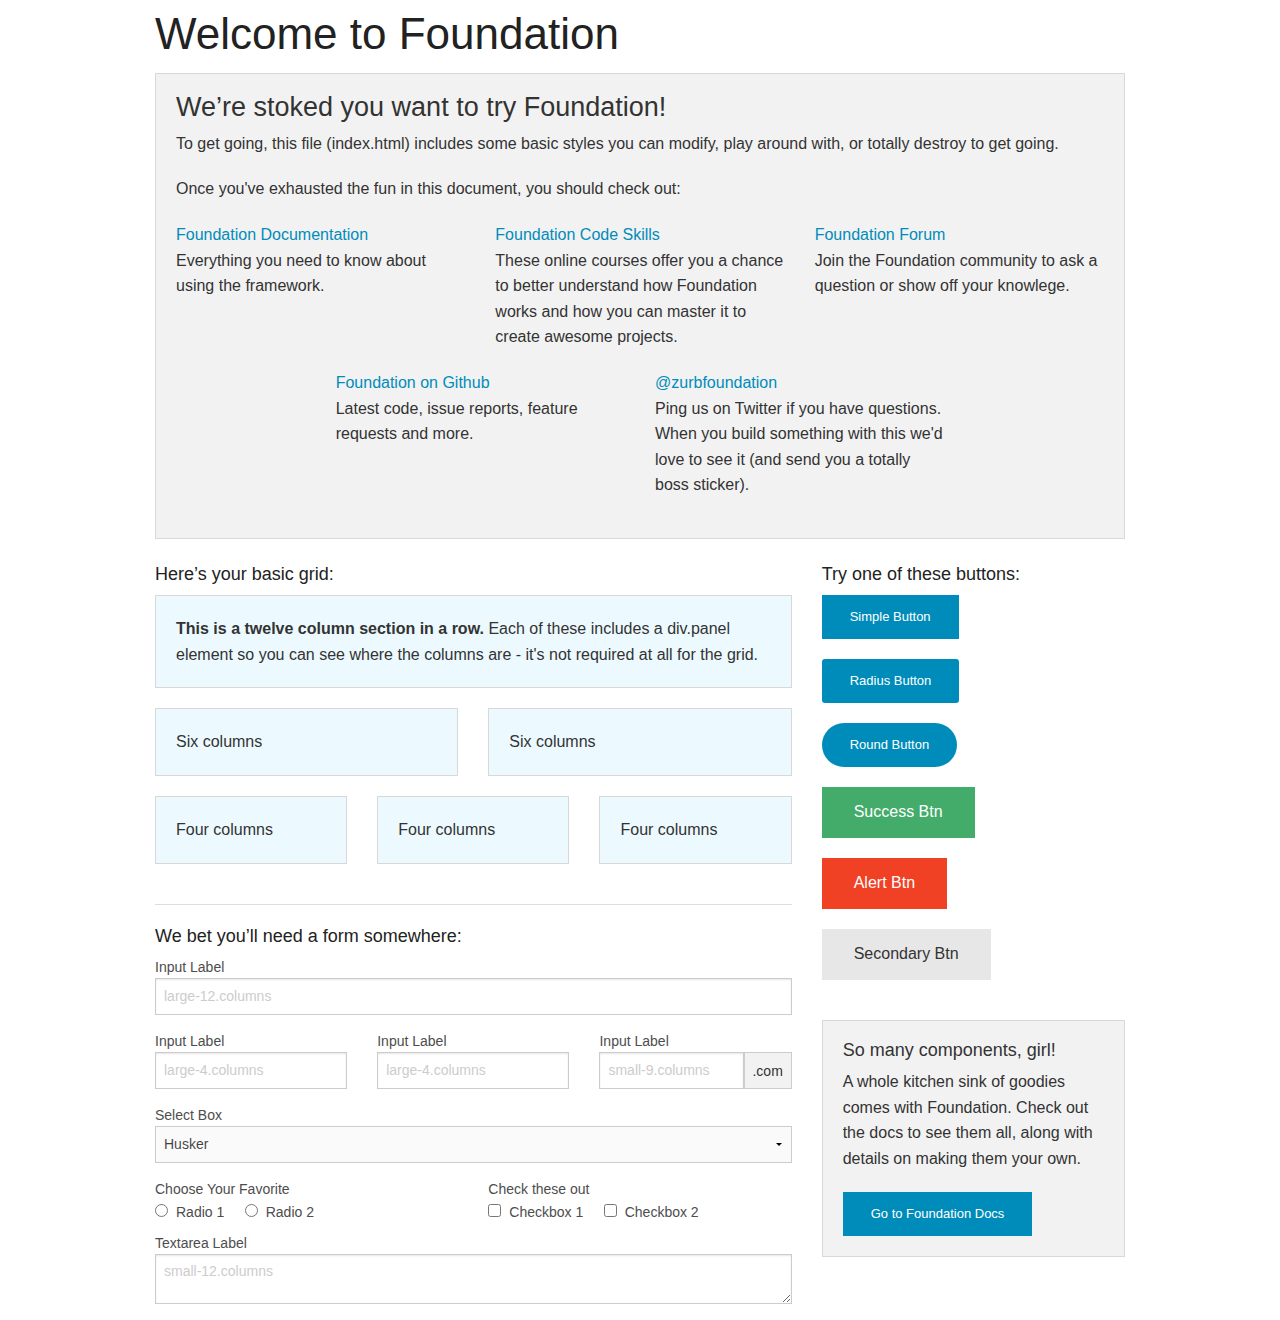
==== index.html @ 177cce9c "Generated based on abcced89edb61156fd3d760d5219ce9671f75e89" ====
<!doctype html>
<html class="no-js" lang="en">
  <head>
    <meta charset="utf-8" />
    <meta name="viewport" content="width=device-width, initial-scale=1.0" />
    <title>Foundation</title>
    <link rel="stylesheet" href="stylesheets/app.css" />
    <script src="bower_components/modernizr/modernizr.js"></script>
  </head>
  <body>
    <div class="row">
      <div class="large-12 columns">
        <h1>Welcome to Foundation</h1>
      </div>
    </div>
    
    <div class="row">
      <div class="large-12 columns">
        <div class="panel">
          <h3>We&rsquo;re stoked you want to try Foundation! </h3>
          <p>To get going, this file (index.html) includes some basic styles you can modify, play around with, or totally destroy to get going.</p>
          <p>Once you've exhausted the fun in this document, you should check out:</p>
          <div class="row">
            <div class="large-4 medium-4 columns">
              <p><a href="http://foundation.zurb.com/docs">Foundation Documentation</a><br />Everything you need to know about using the framework.</p>
            </div>
            <div class="large-4 medium-4 columns">
              <p><a href="http://zurb.com/university/code-skills">Foundation Code Skills</a><br />These online courses offer you a chance to better understand how Foundation works and how you can master it to create awesome projects.</p>
            </div>
            <div class="large-4 medium-4 columns">
              <p><a href="http://foundation.zurb.com/forum">Foundation Forum</a><br />Join the Foundation community to ask a question or show off your knowlege.</p>
            </div>
          </div>
          <div class="row">
            <div class="large-4 medium-4 medium-push-2 columns">
              <p><a href="http://github.com/zurb/foundation">Foundation on Github</a><br />Latest code, issue reports, feature requests and more.</p>
            </div>
            <div class="large-4 medium-4 medium-pull-2 columns">
              <p><a href="https://twitter.com/ZURBfoundation">@zurbfoundation</a><br />Ping us on Twitter if you have questions. When you build something with this we'd love to see it (and send you a totally boss sticker).</p>
            </div>        
          </div>
        </div>
      </div>
    </div>

    <div class="row">
      <div class="large-8 medium-8 columns">
        <h5>Here&rsquo;s your basic grid:</h5>
        <!-- Grid Example -->

        <div class="row">
          <div class="large-12 columns">
            <div class="callout panel">
              <p><strong>This is a twelve column section in a row.</strong> Each of these includes a div.panel element so you can see where the columns are - it's not required at all for the grid.</p>
            </div>
          </div>
        </div>
        <div class="row">
          <div class="large-6 medium-6 columns">
            <div class="callout panel">
              <p>Six columns</p>
            </div>
          </div>
          <div class="large-6 medium-6 columns">
            <div class="callout panel">
              <p>Six columns</p>
            </div>
          </div>
        </div>
        <div class="row">
          <div class="large-4 medium-4 small-4 columns">
            <div class="callout panel">
              <p>Four columns</p>
            </div>
          </div>
          <div class="large-4 medium-4 small-4 columns">
            <div class="callout panel">
              <p>Four columns</p>
            </div>
          </div>
          <div class="large-4 medium-4 small-4 columns">
            <div class="callout panel">
              <p>Four columns</p>
            </div>
          </div>
        </div>
        
        <hr />
                
        <h5>We bet you&rsquo;ll need a form somewhere:</h5>
        <form>
          <div class="row">
            <div class="large-12 columns">
              <label>Input Label</label>
              <input type="text" placeholder="large-12.columns" />
            </div>
          </div>
          <div class="row">
            <div class="large-4 medium-4 columns">
              <label>Input Label</label>
              <input type="text" placeholder="large-4.columns" />
            </div>
            <div class="large-4 medium-4 columns">
              <label>Input Label</label>
              <input type="text" placeholder="large-4.columns" />
            </div>
            <div class="large-4 medium-4 columns">
              <div class="row collapse">
                <label>Input Label</label>
                <div class="small-9 columns">
                  <input type="text" placeholder="small-9.columns" />
                </div>
                <div class="small-3 columns">
                  <span class="postfix">.com</span>
                </div>
              </div>
            </div>
          </div>
          <div class="row">
            <div class="large-12 columns">
              <label>Select Box</label>
              <select>
                <option value="husker">Husker</option>
                <option value="starbuck">Starbuck</option>
                <option value="hotdog">Hot Dog</option>
                <option value="apollo">Apollo</option>
              </select>
            </div>
          </div>
          <div class="row">
            <div class="large-6 medium-6 columns">
              <label>Choose Your Favorite</label>
              <input type="radio" name="pokemon" value="Red" id="pokemonRed"><label for="pokemonRed">Radio 1</label>
              <input type="radio" name="pokemon" value="Blue" id="pokemonBlue"><label for="pokemonBlue">Radio 2</label>
            </div>
            <div class="large-6 medium-6 columns">
              <label>Check these out</label>
              <input id="checkbox1" type="checkbox"><label for="checkbox1">Checkbox 1</label>
              <input id="checkbox2" type="checkbox"><label for="checkbox2">Checkbox 2</label>
            </div>
          </div>
          <div class="row">
            <div class="large-12 columns">
              <label>Textarea Label</label>
              <textarea placeholder="small-12.columns"></textarea>
            </div>
          </div>
        </form>
      </div>     

      <div class="large-4 medium-4 columns">
        <h5>Try one of these buttons:</h5>
        <p><a href="#" class="small button">Simple Button</a><br/>
        <a href="#" class="small radius button">Radius Button</a><br/>
        <a href="#" class="small round button">Round Button</a><br/>            
        <a href="#" class="medium success button">Success Btn</a><br/>
        <a href="#" class="medium alert button">Alert Btn</a><br/>
        <a href="#" class="medium secondary button">Secondary Btn</a></p>           
        <div class="panel">
          <h5>So many components, girl!</h5>
          <p>A whole kitchen sink of goodies comes with Foundation. Check out the docs to see them all, along with details on making them your own.</p>
          <a href="http://foundation.zurb.com/docs/" class="small button">Go to Foundation Docs</a>          
        </div>
      </div>
    </div>

    <script src="bower_components/jquery/dist/jquery.min.js"></script>
    <script src="bower_components/foundation/js/foundation.min.js"></script>
    <script src="js/app.js"></script>
  </body>
</html>
---- stylesheets/app.css ----
/* line 364, ../bower_components/foundation/scss/foundation/components/_global.scss */
meta.foundation-version {
  font-family: "/5.5.2/";
}

/* line 368, ../bower_components/foundation/scss/foundation/components/_global.scss */
meta.foundation-mq-small {
  font-family: "/only screen/";
  width: 0;
}

/* line 373, ../bower_components/foundation/scss/foundation/components/_global.scss */
meta.foundation-mq-small-only {
  font-family: "/only screen and (max-width: 40em)/";
  width: 0;
}

/* line 378, ../bower_components/foundation/scss/foundation/components/_global.scss */
meta.foundation-mq-medium {
  font-family: "/only screen and (min-width:40.0625em)/";
  width: 40.0625em;
}

/* line 383, ../bower_components/foundation/scss/foundation/components/_global.scss */
meta.foundation-mq-medium-only {
  font-family: "/only screen and (min-width:40.0625em) and (max-width:64em)/";
  width: 40.0625em;
}

/* line 388, ../bower_components/foundation/scss/foundation/components/_global.scss */
meta.foundation-mq-large {
  font-family: "/only screen and (min-width:64.0625em)/";
  width: 64.0625em;
}

/* line 393, ../bower_components/foundation/scss/foundation/components/_global.scss */
meta.foundation-mq-large-only {
  font-family: "/only screen and (min-width:64.0625em) and (max-width:90em)/";
  width: 64.0625em;
}

/* line 398, ../bower_components/foundation/scss/foundation/components/_global.scss */
meta.foundation-mq-xlarge {
  font-family: "/only screen and (min-width:90.0625em)/";
  width: 90.0625em;
}

/* line 403, ../bower_components/foundation/scss/foundation/components/_global.scss */
meta.foundation-mq-xlarge-only {
  font-family: "/only screen and (min-width:90.0625em) and (max-width:120em)/";
  width: 90.0625em;
}

/* line 408, ../bower_components/foundation/scss/foundation/components/_global.scss */
meta.foundation-mq-xxlarge {
  font-family: "/only screen and (min-width:120.0625em)/";
  width: 120.0625em;
}

/* line 413, ../bower_components/foundation/scss/foundation/components/_global.scss */
meta.foundation-data-attribute-namespace {
  font-family: false;
}

/* line 422, ../bower_components/foundation/scss/foundation/components/_global.scss */
html, body {
  height: 100%;
}

/* line 425, ../bower_components/foundation/scss/foundation/components/_global.scss */
html {
  box-sizing: border-box;
}

/* line 428, ../bower_components/foundation/scss/foundation/components/_global.scss */
*,
*:before,
*:after {
  -webkit-box-sizing: inherit;
  -moz-box-sizing: inherit;
  box-sizing: inherit;
}

/* line 434, ../bower_components/foundation/scss/foundation/components/_global.scss */
html,
body {
  font-size: 100%;
}

/* line 438, ../bower_components/foundation/scss/foundation/components/_global.scss */
body {
  background: #fff;
  color: #222;
  cursor: auto;
  font-family: "Helvetica Neue", Helvetica, Roboto, Arial, sans-serif;
  font-style: normal;
  font-weight: normal;
  line-height: 1.5;
  margin: 0;
  padding: 0;
  position: relative;
}

/* line 451, ../bower_components/foundation/scss/foundation/components/_global.scss */
a:hover {
  cursor: pointer;
}

/* line 454, ../bower_components/foundation/scss/foundation/components/_global.scss */
img {
  max-width: 100%;
  height: auto;
}

/* line 456, ../bower_components/foundation/scss/foundation/components/_global.scss */
img {
  -ms-interpolation-mode: bicubic;
}

/* line 461, ../bower_components/foundation/scss/foundation/components/_global.scss */
#map_canvas img,
#map_canvas embed,
#map_canvas object,
.map_canvas img,
.map_canvas embed,
.map_canvas object,
.mqa-display img,
.mqa-display embed,
.mqa-display object {
  max-width: none !important;
}

/* line 468, ../bower_components/foundation/scss/foundation/components/_global.scss */
.left {
  float: left !important;
}

/* line 469, ../bower_components/foundation/scss/foundation/components/_global.scss */
.right {
  float: right !important;
}

/* line 172, ../bower_components/foundation/scss/foundation/components/_global.scss */
.clearfix:before, .clearfix:after {
  content: " ";
  display: table;
}
/* line 173, ../bower_components/foundation/scss/foundation/components/_global.scss */
.clearfix:after {
  clear: both;
}

/* line 473, ../bower_components/foundation/scss/foundation/components/_global.scss */
.hide {
  display: none;
}

/* line 478, ../bower_components/foundation/scss/foundation/components/_global.scss */
.invisible {
  visibility: hidden;
}

/* line 484, ../bower_components/foundation/scss/foundation/components/_global.scss */
.antialiased {
  -webkit-font-smoothing: antialiased;
  -moz-osx-font-smoothing: grayscale;
}

/* line 487, ../bower_components/foundation/scss/foundation/components/_global.scss */
img {
  display: inline-block;
  vertical-align: middle;
}

/* line 497, ../bower_components/foundation/scss/foundation/components/_global.scss */
textarea {
  height: auto;
  min-height: 50px;
}

/* line 500, ../bower_components/foundation/scss/foundation/components/_global.scss */
select {
  width: 100%;
}

/* line 228, ../bower_components/foundation/scss/foundation/components/_grid.scss */
.row {
  margin: 0 auto;
  max-width: 62.5rem;
  width: 100%;
}
/* line 172, ../bower_components/foundation/scss/foundation/components/_global.scss */
.row:before, .row:after {
  content: " ";
  display: table;
}
/* line 173, ../bower_components/foundation/scss/foundation/components/_global.scss */
.row:after {
  clear: both;
}
/* line 232, ../bower_components/foundation/scss/foundation/components/_grid.scss */
.row.collapse > .column,
.row.collapse > .columns {
  padding-left: 0;
  padding-right: 0;
}
/* line 235, ../bower_components/foundation/scss/foundation/components/_grid.scss */
.row.collapse .row {
  margin-left: 0;
  margin-right: 0;
}
/* line 238, ../bower_components/foundation/scss/foundation/components/_grid.scss */
.row .row {
  margin: 0 -0.9375rem;
  max-width: none;
  width: auto;
}
/* line 172, ../bower_components/foundation/scss/foundation/components/_global.scss */
.row .row:before, .row .row:after {
  content: " ";
  display: table;
}
/* line 173, ../bower_components/foundation/scss/foundation/components/_global.scss */
.row .row:after {
  clear: both;
}
/* line 239, ../bower_components/foundation/scss/foundation/components/_grid.scss */
.row .row.collapse {
  margin: 0;
  max-width: none;
  width: auto;
}
/* line 172, ../bower_components/foundation/scss/foundation/components/_global.scss */
.row .row.collapse:before, .row .row.collapse:after {
  content: " ";
  display: table;
}
/* line 173, ../bower_components/foundation/scss/foundation/components/_global.scss */
.row .row.collapse:after {
  clear: both;
}

/* line 243, ../bower_components/foundation/scss/foundation/components/_grid.scss */
.column,
.columns {
  padding-left: 0.9375rem;
  padding-right: 0.9375rem;
  width: 100%;
  float: left;
}

/* line 248, ../bower_components/foundation/scss/foundation/components/_grid.scss */
.column + .column:last-child,
.columns + .column:last-child, .column +
.columns:last-child,
.columns +
.columns:last-child {
  float: right;
}
/* line 251, ../bower_components/foundation/scss/foundation/components/_grid.scss */
.column + .column.end,
.columns + .column.end, .column +
.columns.end,
.columns +
.columns.end {
  float: left;
}

@media only screen {
  /* line 155, ../bower_components/foundation/scss/foundation/components/_grid.scss */
  .small-push-0 {
    position: relative;
    left: 0;
    right: auto;
  }

  /* line 158, ../bower_components/foundation/scss/foundation/components/_grid.scss */
  .small-pull-0 {
    position: relative;
    right: 0;
    left: auto;
  }

  /* line 155, ../bower_components/foundation/scss/foundation/components/_grid.scss */
  .small-push-1 {
    position: relative;
    left: 8.33333%;
    right: auto;
  }

  /* line 158, ../bower_components/foundation/scss/foundation/components/_grid.scss */
  .small-pull-1 {
    position: relative;
    right: 8.33333%;
    left: auto;
  }

  /* line 155, ../bower_components/foundation/scss/foundation/components/_grid.scss */
  .small-push-2 {
    position: relative;
    left: 16.66667%;
    right: auto;
  }

  /* line 158, ../bower_components/foundation/scss/foundation/components/_grid.scss */
  .small-pull-2 {
    position: relative;
    right: 16.66667%;
    left: auto;
  }

  /* line 155, ../bower_components/foundation/scss/foundation/components/_grid.scss */
  .small-push-3 {
    position: relative;
    left: 25%;
    right: auto;
  }

  /* line 158, ../bower_components/foundation/scss/foundation/components/_grid.scss */
  .small-pull-3 {
    position: relative;
    right: 25%;
    left: auto;
  }

  /* line 155, ../bower_components/foundation/scss/foundation/components/_grid.scss */
  .small-push-4 {
    position: relative;
    left: 33.33333%;
    right: auto;
  }

  /* line 158, ../bower_components/foundation/scss/foundation/components/_grid.scss */
  .small-pull-4 {
    position: relative;
    right: 33.33333%;
    left: auto;
  }

  /* line 155, ../bower_components/foundation/scss/foundation/components/_grid.scss */
  .small-push-5 {
    position: relative;
    left: 41.66667%;
    right: auto;
  }

  /* line 158, ../bower_components/foundation/scss/foundation/components/_grid.scss */
  .small-pull-5 {
    position: relative;
    right: 41.66667%;
    left: auto;
  }

  /* line 155, ../bower_components/foundation/scss/foundation/components/_grid.scss */
  .small-push-6 {
    position: relative;
    left: 50%;
    right: auto;
  }

  /* line 158, ../bower_components/foundation/scss/foundation/components/_grid.scss */
  .small-pull-6 {
    position: relative;
    right: 50%;
    left: auto;
  }

  /* line 155, ../bower_components/foundation/scss/foundation/components/_grid.scss */
  .small-push-7 {
    position: relative;
    left: 58.33333%;
    right: auto;
  }

  /* line 158, ../bower_components/foundation/scss/foundation/components/_grid.scss */
  .small-pull-7 {
    position: relative;
    right: 58.33333%;
    left: auto;
  }

  /* line 155, ../bower_components/foundation/scss/foundation/components/_grid.scss */
  .small-push-8 {
    position: relative;
    left: 66.66667%;
    right: auto;
  }

  /* line 158, ../bower_components/foundation/scss/foundation/components/_grid.scss */
  .small-pull-8 {
    position: relative;
    right: 66.66667%;
    left: auto;
  }

  /* line 155, ../bower_components/foundation/scss/foundation/components/_grid.scss */
  .small-push-9 {
    position: relative;
    left: 75%;
    right: auto;
  }

  /* line 158, ../bower_components/foundation/scss/foundation/components/_grid.scss */
  .small-pull-9 {
    position: relative;
    right: 75%;
    left: auto;
  }

  /* line 155, ../bower_components/foundation/scss/foundation/components/_grid.scss */
  .small-push-10 {
    position: relative;
    left: 83.33333%;
    right: auto;
  }

  /* line 158, ../bower_components/foundation/scss/foundation/components/_grid.scss */
  .small-pull-10 {
    position: relative;
    right: 83.33333%;
    left: auto;
  }

  /* line 155, ../bower_components/foundation/scss/foundation/components/_grid.scss */
  .small-push-11 {
    position: relative;
    left: 91.66667%;
    right: auto;
  }

  /* line 158, ../bower_components/foundation/scss/foundation/components/_grid.scss */
  .small-pull-11 {
    position: relative;
    right: 91.66667%;
    left: auto;
  }

  /* line 163, ../bower_components/foundation/scss/foundation/components/_grid.scss */
  .column,
  .columns {
    position: relative;
    padding-left: 0.9375rem;
    padding-right: 0.9375rem;
    float: left;
  }

  /* line 168, ../bower_components/foundation/scss/foundation/components/_grid.scss */
  .small-1 {
    width: 8.33333%;
  }

  /* line 168, ../bower_components/foundation/scss/foundation/components/_grid.scss */
  .small-2 {
    width: 16.66667%;
  }

  /* line 168, ../bower_components/foundation/scss/foundation/components/_grid.scss */
  .small-3 {
    width: 25%;
  }

  /* line 168, ../bower_components/foundation/scss/foundation/components/_grid.scss */
  .small-4 {
    width: 33.33333%;
  }

  /* line 168, ../bower_components/foundation/scss/foundation/components/_grid.scss */
  .small-5 {
    width: 41.66667%;
  }

  /* line 168, ../bower_components/foundation/scss/foundation/components/_grid.scss */
  .small-6 {
    width: 50%;
  }

  /* line 168, ../bower_components/foundation/scss/foundation/components/_grid.scss */
  .small-7 {
    width: 58.33333%;
  }

  /* line 168, ../bower_components/foundation/scss/foundation/components/_grid.scss */
  .small-8 {
    width: 66.66667%;
  }

  /* line 168, ../bower_components/foundation/scss/foundation/components/_grid.scss */
  .small-9 {
    width: 75%;
  }

  /* line 168, ../bower_components/foundation/scss/foundation/components/_grid.scss */
  .small-10 {
    width: 83.33333%;
  }

  /* line 168, ../bower_components/foundation/scss/foundation/components/_grid.scss */
  .small-11 {
    width: 91.66667%;
  }

  /* line 168, ../bower_components/foundation/scss/foundation/components/_grid.scss */
  .small-12 {
    width: 100%;
  }

  /* line 172, ../bower_components/foundation/scss/foundation/components/_grid.scss */
  .small-offset-0 {
    margin-left: 0 !important;
  }

  /* line 172, ../bower_components/foundation/scss/foundation/components/_grid.scss */
  .small-offset-1 {
    margin-left: 8.33333% !important;
  }

  /* line 172, ../bower_components/foundation/scss/foundation/components/_grid.scss */
  .small-offset-2 {
    margin-left: 16.66667% !important;
  }

  /* line 172, ../bower_components/foundation/scss/foundation/components/_grid.scss */
  .small-offset-3 {
    margin-left: 25% !important;
  }

  /* line 172, ../bower_components/foundation/scss/foundation/components/_grid.scss */
  .small-offset-4 {
    margin-left: 33.33333% !important;
  }

  /* line 172, ../bower_components/foundation/scss/foundation/components/_grid.scss */
  .small-offset-5 {
    margin-left: 41.66667% !important;
  }

  /* line 172, ../bower_components/foundation/scss/foundation/components/_grid.scss */
  .small-offset-6 {
    margin-left: 50% !important;
  }

  /* line 172, ../bower_components/foundation/scss/foundation/components/_grid.scss */
  .small-offset-7 {
    margin-left: 58.33333% !important;
  }

  /* line 172, ../bower_components/foundation/scss/foundation/components/_grid.scss */
  .small-offset-8 {
    margin-left: 66.66667% !important;
  }

  /* line 172, ../bower_components/foundation/scss/foundation/components/_grid.scss */
  .small-offset-9 {
    margin-left: 75% !important;
  }

  /* line 172, ../bower_components/foundation/scss/foundation/components/_grid.scss */
  .small-offset-10 {
    margin-left: 83.33333% !important;
  }

  /* line 172, ../bower_components/foundation/scss/foundation/components/_grid.scss */
  .small-offset-11 {
    margin-left: 91.66667% !important;
  }

  /* line 175, ../bower_components/foundation/scss/foundation/components/_grid.scss */
  .small-reset-order {
    float: left;
    left: auto;
    margin-left: 0;
    margin-right: 0;
    right: auto;
  }

  /* line 183, ../bower_components/foundation/scss/foundation/components/_grid.scss */
  .column.small-centered,
  .columns.small-centered {
    margin-left: auto;
    margin-right: auto;
    float: none;
  }

  /* line 186, ../bower_components/foundation/scss/foundation/components/_grid.scss */
  .column.small-uncentered,
  .columns.small-uncentered {
    float: left;
    margin-left: 0;
    margin-right: 0;
  }

  /* line 194, ../bower_components/foundation/scss/foundation/components/_grid.scss */
  .column.small-centered:last-child,
  .columns.small-centered:last-child {
    float: none;
  }

  /* line 200, ../bower_components/foundation/scss/foundation/components/_grid.scss */
  .column.small-uncentered:last-child,
  .columns.small-uncentered:last-child {
    float: left;
  }

  /* line 205, ../bower_components/foundation/scss/foundation/components/_grid.scss */
  .column.small-uncentered.opposite,
  .columns.small-uncentered.opposite {
    float: right;
  }

  /* line 212, ../bower_components/foundation/scss/foundation/components/_grid.scss */
  .row.small-collapse > .column,
  .row.small-collapse > .columns {
    padding-left: 0;
    padding-right: 0;
  }
  /* line 215, ../bower_components/foundation/scss/foundation/components/_grid.scss */
  .row.small-collapse .row {
    margin-left: 0;
    margin-right: 0;
  }
  /* line 218, ../bower_components/foundation/scss/foundation/components/_grid.scss */
  .row.small-uncollapse > .column,
  .row.small-uncollapse > .columns {
    padding-left: 0.9375rem;
    padding-right: 0.9375rem;
    float: left;
  }
}
@media only screen and (min-width: 40.0625em) {
  /* line 155, ../bower_components/foundation/scss/foundation/components/_grid.scss */
  .medium-push-0 {
    position: relative;
    left: 0;
    right: auto;
  }

  /* line 158, ../bower_components/foundation/scss/foundation/components/_grid.scss */
  .medium-pull-0 {
    position: relative;
    right: 0;
    left: auto;
  }

  /* line 155, ../bower_components/foundation/scss/foundation/components/_grid.scss */
  .medium-push-1 {
    position: relative;
    left: 8.33333%;
    right: auto;
  }

  /* line 158, ../bower_components/foundation/scss/foundation/components/_grid.scss */
  .medium-pull-1 {
    position: relative;
    right: 8.33333%;
    left: auto;
  }

  /* line 155, ../bower_components/foundation/scss/foundation/components/_grid.scss */
  .medium-push-2 {
    position: relative;
    left: 16.66667%;
    right: auto;
  }

  /* line 158, ../bower_components/foundation/scss/foundation/components/_grid.scss */
  .medium-pull-2 {
    position: relative;
    right: 16.66667%;
    left: auto;
  }

  /* line 155, ../bower_components/foundation/scss/foundation/components/_grid.scss */
  .medium-push-3 {
    position: relative;
    left: 25%;
    right: auto;
  }

  /* line 158, ../bower_components/foundation/scss/foundation/components/_grid.scss */
  .medium-pull-3 {
    position: relative;
    right: 25%;
    left: auto;
  }

  /* line 155, ../bower_components/foundation/scss/foundation/components/_grid.scss */
  .medium-push-4 {
    position: relative;
    left: 33.33333%;
    right: auto;
  }

  /* line 158, ../bower_components/foundation/scss/foundation/components/_grid.scss */
  .medium-pull-4 {
    position: relative;
    right: 33.33333%;
    left: auto;
  }

  /* line 155, ../bower_components/foundation/scss/foundation/components/_grid.scss */
  .medium-push-5 {
    position: relative;
    left: 41.66667%;
    right: auto;
  }

  /* line 158, ../bower_components/foundation/scss/foundation/components/_grid.scss */
  .medium-pull-5 {
    position: relative;
    right: 41.66667%;
    left: auto;
  }

  /* line 155, ../bower_components/foundation/scss/foundation/components/_grid.scss */
  .medium-push-6 {
    position: relative;
    left: 50%;
    right: auto;
  }

  /* line 158, ../bower_components/foundation/scss/foundation/components/_grid.scss */
  .medium-pull-6 {
    position: relative;
    right: 50%;
    left: auto;
  }

  /* line 155, ../bower_components/foundation/scss/foundation/components/_grid.scss */
  .medium-push-7 {
    position: relative;
    left: 58.33333%;
    right: auto;
  }

  /* line 158, ../bower_components/foundation/scss/foundation/components/_grid.scss */
  .medium-pull-7 {
    position: relative;
    right: 58.33333%;
    left: auto;
  }

  /* line 155, ../bower_components/foundation/scss/foundation/components/_grid.scss */
  .medium-push-8 {
    position: relative;
    left: 66.66667%;
    right: auto;
  }

  /* line 158, ../bower_components/foundation/scss/foundation/components/_grid.scss */
  .medium-pull-8 {
    position: relative;
    right: 66.66667%;
    left: auto;
  }

  /* line 155, ../bower_components/foundation/scss/foundation/components/_grid.scss */
  .medium-push-9 {
    position: relative;
    left: 75%;
    right: auto;
  }

  /* line 158, ../bower_components/foundation/scss/foundation/components/_grid.scss */
  .medium-pull-9 {
    position: relative;
    right: 75%;
    left: auto;
  }

  /* line 155, ../bower_components/foundation/scss/foundation/components/_grid.scss */
  .medium-push-10 {
    position: relative;
    left: 83.33333%;
    right: auto;
  }

  /* line 158, ../bower_components/foundation/scss/foundation/components/_grid.scss */
  .medium-pull-10 {
    position: relative;
    right: 83.33333%;
    left: auto;
  }

  /* line 155, ../bower_components/foundation/scss/foundation/components/_grid.scss */
  .medium-push-11 {
    position: relative;
    left: 91.66667%;
    right: auto;
  }

  /* line 158, ../bower_components/foundation/scss/foundation/components/_grid.scss */
  .medium-pull-11 {
    position: relative;
    right: 91.66667%;
    left: auto;
  }

  /* line 163, ../bower_components/foundation/scss/foundation/components/_grid.scss */
  .column,
  .columns {
    position: relative;
    padding-left: 0.9375rem;
    padding-right: 0.9375rem;
    float: left;
  }

  /* line 168, ../bower_components/foundation/scss/foundation/components/_grid.scss */
  .medium-1 {
    width: 8.33333%;
  }

  /* line 168, ../bower_components/foundation/scss/foundation/components/_grid.scss */
  .medium-2 {
    width: 16.66667%;
  }

  /* line 168, ../bower_components/foundation/scss/foundation/components/_grid.scss */
  .medium-3 {
    width: 25%;
  }

  /* line 168, ../bower_components/foundation/scss/foundation/components/_grid.scss */
  .medium-4 {
    width: 33.33333%;
  }

  /* line 168, ../bower_components/foundation/scss/foundation/components/_grid.scss */
  .medium-5 {
    width: 41.66667%;
  }

  /* line 168, ../bower_components/foundation/scss/foundation/components/_grid.scss */
  .medium-6 {
    width: 50%;
  }

  /* line 168, ../bower_components/foundation/scss/foundation/components/_grid.scss */
  .medium-7 {
    width: 58.33333%;
  }

  /* line 168, ../bower_components/foundation/scss/foundation/components/_grid.scss */
  .medium-8 {
    width: 66.66667%;
  }

  /* line 168, ../bower_components/foundation/scss/foundation/components/_grid.scss */
  .medium-9 {
    width: 75%;
  }

  /* line 168, ../bower_components/foundation/scss/foundation/components/_grid.scss */
  .medium-10 {
    width: 83.33333%;
  }

  /* line 168, ../bower_components/foundation/scss/foundation/components/_grid.scss */
  .medium-11 {
    width: 91.66667%;
  }

  /* line 168, ../bower_components/foundation/scss/foundation/components/_grid.scss */
  .medium-12 {
    width: 100%;
  }

  /* line 172, ../bower_components/foundation/scss/foundation/components/_grid.scss */
  .medium-offset-0 {
    margin-left: 0 !important;
  }

  /* line 172, ../bower_components/foundation/scss/foundation/components/_grid.scss */
  .medium-offset-1 {
    margin-left: 8.33333% !important;
  }

  /* line 172, ../bower_components/foundation/scss/foundation/components/_grid.scss */
  .medium-offset-2 {
    margin-left: 16.66667% !important;
  }

  /* line 172, ../bower_components/foundation/scss/foundation/components/_grid.scss */
  .medium-offset-3 {
    margin-left: 25% !important;
  }

  /* line 172, ../bower_components/foundation/scss/foundation/components/_grid.scss */
  .medium-offset-4 {
    margin-left: 33.33333% !important;
  }

  /* line 172, ../bower_components/foundation/scss/foundation/components/_grid.scss */
  .medium-offset-5 {
    margin-left: 41.66667% !important;
  }

  /* line 172, ../bower_components/foundation/scss/foundation/components/_grid.scss */
  .medium-offset-6 {
    margin-left: 50% !important;
  }

  /* line 172, ../bower_components/foundation/scss/foundation/components/_grid.scss */
  .medium-offset-7 {
    margin-left: 58.33333% !important;
  }

  /* line 172, ../bower_components/foundation/scss/foundation/components/_grid.scss */
  .medium-offset-8 {
    margin-left: 66.66667% !important;
  }

  /* line 172, ../bower_components/foundation/scss/foundation/components/_grid.scss */
  .medium-offset-9 {
    margin-left: 75% !important;
  }

  /* line 172, ../bower_components/foundation/scss/foundation/components/_grid.scss */
  .medium-offset-10 {
    margin-left: 83.33333% !important;
  }

  /* line 172, ../bower_components/foundation/scss/foundation/components/_grid.scss */
  .medium-offset-11 {
    margin-left: 91.66667% !important;
  }

  /* line 175, ../bower_components/foundation/scss/foundation/components/_grid.scss */
  .medium-reset-order {
    float: left;
    left: auto;
    margin-left: 0;
    margin-right: 0;
    right: auto;
  }

  /* line 183, ../bower_components/foundation/scss/foundation/components/_grid.scss */
  .column.medium-centered,
  .columns.medium-centered {
    margin-left: auto;
    margin-right: auto;
    float: none;
  }

  /* line 186, ../bower_components/foundation/scss/foundation/components/_grid.scss */
  .column.medium-uncentered,
  .columns.medium-uncentered {
    float: left;
    margin-left: 0;
    margin-right: 0;
  }

  /* line 194, ../bower_components/foundation/scss/foundation/components/_grid.scss */
  .column.medium-centered:last-child,
  .columns.medium-centered:last-child {
    float: none;
  }

  /* line 200, ../bower_components/foundation/scss/foundation/components/_grid.scss */
  .column.medium-uncentered:last-child,
  .columns.medium-uncentered:last-child {
    float: left;
  }

  /* line 205, ../bower_components/foundation/scss/foundation/components/_grid.scss */
  .column.medium-uncentered.opposite,
  .columns.medium-uncentered.opposite {
    float: right;
  }

  /* line 212, ../bower_components/foundation/scss/foundation/components/_grid.scss */
  .row.medium-collapse > .column,
  .row.medium-collapse > .columns {
    padding-left: 0;
    padding-right: 0;
  }
  /* line 215, ../bower_components/foundation/scss/foundation/components/_grid.scss */
  .row.medium-collapse .row {
    margin-left: 0;
    margin-right: 0;
  }
  /* line 218, ../bower_components/foundation/scss/foundation/components/_grid.scss */
  .row.medium-uncollapse > .column,
  .row.medium-uncollapse > .columns {
    padding-left: 0.9375rem;
    padding-right: 0.9375rem;
    float: left;
  }

  /* line 264, ../bower_components/foundation/scss/foundation/components/_grid.scss */
  .push-0 {
    position: relative;
    left: 0;
    right: auto;
  }

  /* line 267, ../bower_components/foundation/scss/foundation/components/_grid.scss */
  .pull-0 {
    position: relative;
    right: 0;
    left: auto;
  }

  /* line 264, ../bower_components/foundation/scss/foundation/components/_grid.scss */
  .push-1 {
    position: relative;
    left: 8.33333%;
    right: auto;
  }

  /* line 267, ../bower_components/foundation/scss/foundation/components/_grid.scss */
  .pull-1 {
    position: relative;
    right: 8.33333%;
    left: auto;
  }

  /* line 264, ../bower_components/foundation/scss/foundation/components/_grid.scss */
  .push-2 {
    position: relative;
    left: 16.66667%;
    right: auto;
  }

  /* line 267, ../bower_components/foundation/scss/foundation/components/_grid.scss */
  .pull-2 {
    position: relative;
    right: 16.66667%;
    left: auto;
  }

  /* line 264, ../bower_components/foundation/scss/foundation/components/_grid.scss */
  .push-3 {
    position: relative;
    left: 25%;
    right: auto;
  }

  /* line 267, ../bower_components/foundation/scss/foundation/components/_grid.scss */
  .pull-3 {
    position: relative;
    right: 25%;
    left: auto;
  }

  /* line 264, ../bower_components/foundation/scss/foundation/components/_grid.scss */
  .push-4 {
    position: relative;
    left: 33.33333%;
    right: auto;
  }

  /* line 267, ../bower_components/foundation/scss/foundation/components/_grid.scss */
  .pull-4 {
    position: relative;
    right: 33.33333%;
    left: auto;
  }

  /* line 264, ../bower_components/foundation/scss/foundation/components/_grid.scss */
  .push-5 {
    position: relative;
    left: 41.66667%;
    right: auto;
  }

  /* line 267, ../bower_components/foundation/scss/foundation/components/_grid.scss */
  .pull-5 {
    position: relative;
    right: 41.66667%;
    left: auto;
  }

  /* line 264, ../bower_components/foundation/scss/foundation/components/_grid.scss */
  .push-6 {
    position: relative;
    left: 50%;
    right: auto;
  }

  /* line 267, ../bower_components/foundation/scss/foundation/components/_grid.scss */
  .pull-6 {
    position: relative;
    right: 50%;
    left: auto;
  }

  /* line 264, ../bower_components/foundation/scss/foundation/components/_grid.scss */
  .push-7 {
    position: relative;
    left: 58.33333%;
    right: auto;
  }

  /* line 267, ../bower_components/foundation/scss/foundation/components/_grid.scss */
  .pull-7 {
    position: relative;
    right: 58.33333%;
    left: auto;
  }

  /* line 264, ../bower_components/foundation/scss/foundation/components/_grid.scss */
  .push-8 {
    position: relative;
    left: 66.66667%;
    right: auto;
  }

  /* line 267, ../bower_components/foundation/scss/foundation/components/_grid.scss */
  .pull-8 {
    position: relative;
    right: 66.66667%;
    left: auto;
  }

  /* line 264, ../bower_components/foundation/scss/foundation/components/_grid.scss */
  .push-9 {
    position: relative;
    left: 75%;
    right: auto;
  }

  /* line 267, ../bower_components/foundation/scss/foundation/components/_grid.scss */
  .pull-9 {
    position: relative;
    right: 75%;
    left: auto;
  }

  /* line 264, ../bower_components/foundation/scss/foundation/components/_grid.scss */
  .push-10 {
    position: relative;
    left: 83.33333%;
    right: auto;
  }

  /* line 267, ../bower_components/foundation/scss/foundation/components/_grid.scss */
  .pull-10 {
    position: relative;
    right: 83.33333%;
    left: auto;
  }

  /* line 264, ../bower_components/foundation/scss/foundation/components/_grid.scss */
  .push-11 {
    position: relative;
    left: 91.66667%;
    right: auto;
  }

  /* line 267, ../bower_components/foundation/scss/foundation/components/_grid.scss */
  .pull-11 {
    position: relative;
    right: 91.66667%;
    left: auto;
  }
}
@media only screen and (min-width: 64.0625em) {
  /* line 155, ../bower_components/foundation/scss/foundation/components/_grid.scss */
  .large-push-0 {
    position: relative;
    left: 0;
    right: auto;
  }

  /* line 158, ../bower_components/foundation/scss/foundation/components/_grid.scss */
  .large-pull-0 {
    position: relative;
    right: 0;
    left: auto;
  }

  /* line 155, ../bower_components/foundation/scss/foundation/components/_grid.scss */
  .large-push-1 {
    position: relative;
    left: 8.33333%;
    right: auto;
  }

  /* line 158, ../bower_components/foundation/scss/foundation/components/_grid.scss */
  .large-pull-1 {
    position: relative;
    right: 8.33333%;
    left: auto;
  }

  /* line 155, ../bower_components/foundation/scss/foundation/components/_grid.scss */
  .large-push-2 {
    position: relative;
    left: 16.66667%;
    right: auto;
  }

  /* line 158, ../bower_components/foundation/scss/foundation/components/_grid.scss */
  .large-pull-2 {
    position: relative;
    right: 16.66667%;
    left: auto;
  }

  /* line 155, ../bower_components/foundation/scss/foundation/components/_grid.scss */
  .large-push-3 {
    position: relative;
    left: 25%;
    right: auto;
  }

  /* line 158, ../bower_components/foundation/scss/foundation/components/_grid.scss */
  .large-pull-3 {
    position: relative;
    right: 25%;
    left: auto;
  }

  /* line 155, ../bower_components/foundation/scss/foundation/components/_grid.scss */
  .large-push-4 {
    position: relative;
    left: 33.33333%;
    right: auto;
  }

  /* line 158, ../bower_components/foundation/scss/foundation/components/_grid.scss */
  .large-pull-4 {
    position: relative;
    right: 33.33333%;
    left: auto;
  }

  /* line 155, ../bower_components/foundation/scss/foundation/components/_grid.scss */
  .large-push-5 {
    position: relative;
    left: 41.66667%;
    right: auto;
  }

  /* line 158, ../bower_components/foundation/scss/foundation/components/_grid.scss */
  .large-pull-5 {
    position: relative;
    right: 41.66667%;
    left: auto;
  }

  /* line 155, ../bower_components/foundation/scss/foundation/components/_grid.scss */
  .large-push-6 {
    position: relative;
    left: 50%;
    right: auto;
  }

  /* line 158, ../bower_components/foundation/scss/foundation/components/_grid.scss */
  .large-pull-6 {
    position: relative;
    right: 50%;
    left: auto;
  }

  /* line 155, ../bower_components/foundation/scss/foundation/components/_grid.scss */
  .large-push-7 {
    position: relative;
    left: 58.33333%;
    right: auto;
  }

  /* line 158, ../bower_components/foundation/scss/foundation/components/_grid.scss */
  .large-pull-7 {
    position: relative;
    right: 58.33333%;
    left: auto;
  }

  /* line 155, ../bower_components/foundation/scss/foundation/components/_grid.scss */
  .large-push-8 {
    position: relative;
    left: 66.66667%;
    right: auto;
  }

  /* line 158, ../bower_components/foundation/scss/foundation/components/_grid.scss */
  .large-pull-8 {
    position: relative;
    right: 66.66667%;
    left: auto;
  }

  /* line 155, ../bower_components/foundation/scss/foundation/components/_grid.scss */
  .large-push-9 {
    position: relative;
    left: 75%;
    right: auto;
  }

  /* line 158, ../bower_components/foundation/scss/foundation/components/_grid.scss */
  .large-pull-9 {
    position: relative;
    right: 75%;
    left: auto;
  }

  /* line 155, ../bower_components/foundation/scss/foundation/components/_grid.scss */
  .large-push-10 {
    position: relative;
    left: 83.33333%;
    right: auto;
  }

  /* line 158, ../bower_components/foundation/scss/foundation/components/_grid.scss */
  .large-pull-10 {
    position: relative;
    right: 83.33333%;
    left: auto;
  }

  /* line 155, ../bower_components/foundation/scss/foundation/components/_grid.scss */
  .large-push-11 {
    position: relative;
    left: 91.66667%;
    right: auto;
  }

  /* line 158, ../bower_components/foundation/scss/foundation/components/_grid.scss */
  .large-pull-11 {
    position: relative;
    right: 91.66667%;
    left: auto;
  }

  /* line 163, ../bower_components/foundation/scss/foundation/components/_grid.scss */
  .column,
  .columns {
    position: relative;
    padding-left: 0.9375rem;
    padding-right: 0.9375rem;
    float: left;
  }

  /* line 168, ../bower_components/foundation/scss/foundation/components/_grid.scss */
  .large-1 {
    width: 8.33333%;
  }

  /* line 168, ../bower_components/foundation/scss/foundation/components/_grid.scss */
  .large-2 {
    width: 16.66667%;
  }

  /* line 168, ../bower_components/foundation/scss/foundation/components/_grid.scss */
  .large-3 {
    width: 25%;
  }

  /* line 168, ../bower_components/foundation/scss/foundation/components/_grid.scss */
  .large-4 {
    width: 33.33333%;
  }

  /* line 168, ../bower_components/foundation/scss/foundation/components/_grid.scss */
  .large-5 {
    width: 41.66667%;
  }

  /* line 168, ../bower_components/foundation/scss/foundation/components/_grid.scss */
  .large-6 {
    width: 50%;
  }

  /* line 168, ../bower_components/foundation/scss/foundation/components/_grid.scss */
  .large-7 {
    width: 58.33333%;
  }

  /* line 168, ../bower_components/foundation/scss/foundation/components/_grid.scss */
  .large-8 {
    width: 66.66667%;
  }

  /* line 168, ../bower_components/foundation/scss/foundation/components/_grid.scss */
  .large-9 {
    width: 75%;
  }

  /* line 168, ../bower_components/foundation/scss/foundation/components/_grid.scss */
  .large-10 {
    width: 83.33333%;
  }

  /* line 168, ../bower_components/foundation/scss/foundation/components/_grid.scss */
  .large-11 {
    width: 91.66667%;
  }

  /* line 168, ../bower_components/foundation/scss/foundation/components/_grid.scss */
  .large-12 {
    width: 100%;
  }

  /* line 172, ../bower_components/foundation/scss/foundation/components/_grid.scss */
  .large-offset-0 {
    margin-left: 0 !important;
  }

  /* line 172, ../bower_components/foundation/scss/foundation/components/_grid.scss */
  .large-offset-1 {
    margin-left: 8.33333% !important;
  }

  /* line 172, ../bower_components/foundation/scss/foundation/components/_grid.scss */
  .large-offset-2 {
    margin-left: 16.66667% !important;
  }

  /* line 172, ../bower_components/foundation/scss/foundation/components/_grid.scss */
  .large-offset-3 {
    margin-left: 25% !important;
  }

  /* line 172, ../bower_components/foundation/scss/foundation/components/_grid.scss */
  .large-offset-4 {
    margin-left: 33.33333% !important;
  }

  /* line 172, ../bower_components/foundation/scss/foundation/components/_grid.scss */
  .large-offset-5 {
    margin-left: 41.66667% !important;
  }

  /* line 172, ../bower_components/foundation/scss/foundation/components/_grid.scss */
  .large-offset-6 {
    margin-left: 50% !important;
  }

  /* line 172, ../bower_components/foundation/scss/foundation/components/_grid.scss */
  .large-offset-7 {
    margin-left: 58.33333% !important;
  }

  /* line 172, ../bower_components/foundation/scss/foundation/components/_grid.scss */
  .large-offset-8 {
    margin-left: 66.66667% !important;
  }

  /* line 172, ../bower_components/foundation/scss/foundation/components/_grid.scss */
  .large-offset-9 {
    margin-left: 75% !important;
  }

  /* line 172, ../bower_components/foundation/scss/foundation/components/_grid.scss */
  .large-offset-10 {
    margin-left: 83.33333% !important;
  }

  /* line 172, ../bower_components/foundation/scss/foundation/components/_grid.scss */
  .large-offset-11 {
    margin-left: 91.66667% !important;
  }

  /* line 175, ../bower_components/foundation/scss/foundation/components/_grid.scss */
  .large-reset-order {
    float: left;
    left: auto;
    margin-left: 0;
    margin-right: 0;
    right: auto;
  }

  /* line 183, ../bower_components/foundation/scss/foundation/components/_grid.scss */
  .column.large-centered,
  .columns.large-centered {
    margin-left: auto;
    margin-right: auto;
    float: none;
  }

  /* line 186, ../bower_components/foundation/scss/foundation/components/_grid.scss */
  .column.large-uncentered,
  .columns.large-uncentered {
    float: left;
    margin-left: 0;
    margin-right: 0;
  }

  /* line 194, ../bower_components/foundation/scss/foundation/components/_grid.scss */
  .column.large-centered:last-child,
  .columns.large-centered:last-child {
    float: none;
  }

  /* line 200, ../bower_components/foundation/scss/foundation/components/_grid.scss */
  .column.large-uncentered:last-child,
  .columns.large-uncentered:last-child {
    float: left;
  }

  /* line 205, ../bower_components/foundation/scss/foundation/components/_grid.scss */
  .column.large-uncentered.opposite,
  .columns.large-uncentered.opposite {
    float: right;
  }

  /* line 212, ../bower_components/foundation/scss/foundation/components/_grid.scss */
  .row.large-collapse > .column,
  .row.large-collapse > .columns {
    padding-left: 0;
    padding-right: 0;
  }
  /* line 215, ../bower_components/foundation/scss/foundation/components/_grid.scss */
  .row.large-collapse .row {
    margin-left: 0;
    margin-right: 0;
  }
  /* line 218, ../bower_components/foundation/scss/foundation/components/_grid.scss */
  .row.large-uncollapse > .column,
  .row.large-uncollapse > .columns {
    padding-left: 0.9375rem;
    padding-right: 0.9375rem;
    float: left;
  }

  /* line 275, ../bower_components/foundation/scss/foundation/components/_grid.scss */
  .push-0 {
    position: relative;
    left: 0;
    right: auto;
  }

  /* line 278, ../bower_components/foundation/scss/foundation/components/_grid.scss */
  .pull-0 {
    position: relative;
    right: 0;
    left: auto;
  }

  /* line 275, ../bower_components/foundation/scss/foundation/components/_grid.scss */
  .push-1 {
    position: relative;
    left: 8.33333%;
    right: auto;
  }

  /* line 278, ../bower_components/foundation/scss/foundation/components/_grid.scss */
  .pull-1 {
    position: relative;
    right: 8.33333%;
    left: auto;
  }

  /* line 275, ../bower_components/foundation/scss/foundation/components/_grid.scss */
  .push-2 {
    position: relative;
    left: 16.66667%;
    right: auto;
  }

  /* line 278, ../bower_components/foundation/scss/foundation/components/_grid.scss */
  .pull-2 {
    position: relative;
    right: 16.66667%;
    left: auto;
  }

  /* line 275, ../bower_components/foundation/scss/foundation/components/_grid.scss */
  .push-3 {
    position: relative;
    left: 25%;
    right: auto;
  }

  /* line 278, ../bower_components/foundation/scss/foundation/components/_grid.scss */
  .pull-3 {
    position: relative;
    right: 25%;
    left: auto;
  }

  /* line 275, ../bower_components/foundation/scss/foundation/components/_grid.scss */
  .push-4 {
    position: relative;
    left: 33.33333%;
    right: auto;
  }

  /* line 278, ../bower_components/foundation/scss/foundation/components/_grid.scss */
  .pull-4 {
    position: relative;
    right: 33.33333%;
    left: auto;
  }

  /* line 275, ../bower_components/foundation/scss/foundation/components/_grid.scss */
  .push-5 {
    position: relative;
    left: 41.66667%;
    right: auto;
  }

  /* line 278, ../bower_components/foundation/scss/foundation/components/_grid.scss */
  .pull-5 {
    position: relative;
    right: 41.66667%;
    left: auto;
  }

  /* line 275, ../bower_components/foundation/scss/foundation/components/_grid.scss */
  .push-6 {
    position: relative;
    left: 50%;
    right: auto;
  }

  /* line 278, ../bower_components/foundation/scss/foundation/components/_grid.scss */
  .pull-6 {
    position: relative;
    right: 50%;
    left: auto;
  }

  /* line 275, ../bower_components/foundation/scss/foundation/components/_grid.scss */
  .push-7 {
    position: relative;
    left: 58.33333%;
    right: auto;
  }

  /* line 278, ../bower_components/foundation/scss/foundation/components/_grid.scss */
  .pull-7 {
    position: relative;
    right: 58.33333%;
    left: auto;
  }

  /* line 275, ../bower_components/foundation/scss/foundation/components/_grid.scss */
  .push-8 {
    position: relative;
    left: 66.66667%;
    right: auto;
  }

  /* line 278, ../bower_components/foundation/scss/foundation/components/_grid.scss */
  .pull-8 {
    position: relative;
    right: 66.66667%;
    left: auto;
  }

  /* line 275, ../bower_components/foundation/scss/foundation/components/_grid.scss */
  .push-9 {
    position: relative;
    left: 75%;
    right: auto;
  }

  /* line 278, ../bower_components/foundation/scss/foundation/components/_grid.scss */
  .pull-9 {
    position: relative;
    right: 75%;
    left: auto;
  }

  /* line 275, ../bower_components/foundation/scss/foundation/components/_grid.scss */
  .push-10 {
    position: relative;
    left: 83.33333%;
    right: auto;
  }

  /* line 278, ../bower_components/foundation/scss/foundation/components/_grid.scss */
  .pull-10 {
    position: relative;
    right: 83.33333%;
    left: auto;
  }

  /* line 275, ../bower_components/foundation/scss/foundation/components/_grid.scss */
  .push-11 {
    position: relative;
    left: 91.66667%;
    right: auto;
  }

  /* line 278, ../bower_components/foundation/scss/foundation/components/_grid.scss */
  .pull-11 {
    position: relative;
    right: 91.66667%;
    left: auto;
  }
}
/* line 129, ../bower_components/foundation/scss/foundation/components/_accordion.scss */
.accordion {
  margin-bottom: 0;
}
/* line 172, ../bower_components/foundation/scss/foundation/components/_global.scss */
.accordion:before, .accordion:after {
  content: " ";
  display: table;
}
/* line 173, ../bower_components/foundation/scss/foundation/components/_global.scss */
.accordion:after {
  clear: both;
}
/* line 132, ../bower_components/foundation/scss/foundation/components/_accordion.scss */
.accordion .accordion-navigation, .accordion dd {
  display: block;
  margin-bottom: 0 !important;
}
/* line 135, ../bower_components/foundation/scss/foundation/components/_accordion.scss */
.accordion .accordion-navigation.active > a, .accordion dd.active > a {
  background: #e8e8e8;
}
/* line 136, ../bower_components/foundation/scss/foundation/components/_accordion.scss */
.accordion .accordion-navigation > a, .accordion dd > a {
  background: #EFEFEF;
  color: #222222;
  display: block;
  font-family: "Helvetica Neue", Helvetica, Roboto, Arial, sans-serif;
  font-size: 1rem;
  padding: 1rem;
}
/* line 143, ../bower_components/foundation/scss/foundation/components/_accordion.scss */
.accordion .accordion-navigation > a:hover, .accordion dd > a:hover {
  background: #e3e3e3;
}
/* line 146, ../bower_components/foundation/scss/foundation/components/_accordion.scss */
.accordion .accordion-navigation > .content, .accordion dd > .content {
  display: none;
  padding: 0.9375rem;
}
/* line 149, ../bower_components/foundation/scss/foundation/components/_accordion.scss */
.accordion .accordion-navigation > .content.active, .accordion dd > .content.active {
  background: #FFFFFF;
  display: block;
}

/* line 112, ../bower_components/foundation/scss/foundation/components/_alert-boxes.scss */
.alert-box {
  border-style: solid;
  border-width: 1px;
  display: block;
  font-size: 0.8125rem;
  font-weight: normal;
  margin-bottom: 1.25rem;
  padding: 0.875rem 1.5rem 0.875rem 0.875rem;
  position: relative;
  transition: opacity 300ms ease-out;
  background-color: #008CBA;
  border-color: #0078a0;
  color: #FFFFFF;
}
/* line 115, ../bower_components/foundation/scss/foundation/components/_alert-boxes.scss */
.alert-box .close {
  right: 0.25rem;
  background: inherit;
  color: #333333;
  font-size: 1.375rem;
  line-height: .9;
  margin-top: -0.6875rem;
  opacity: 0.3;
  padding: 0 6px 4px;
  position: absolute;
  top: 50%;
}
/* line 96, ../bower_components/foundation/scss/foundation/components/_alert-boxes.scss */
.alert-box .close:hover, .alert-box .close:focus {
  opacity: 0.5;
}
/* line 117, ../bower_components/foundation/scss/foundation/components/_alert-boxes.scss */
.alert-box.radius {
  border-radius: 3px;
}
/* line 118, ../bower_components/foundation/scss/foundation/components/_alert-boxes.scss */
.alert-box.round {
  border-radius: 1000px;
}
/* line 120, ../bower_components/foundation/scss/foundation/components/_alert-boxes.scss */
.alert-box.success {
  background-color: #43AC6A;
  border-color: #3a945b;
  color: #FFFFFF;
}
/* line 121, ../bower_components/foundation/scss/foundation/components/_alert-boxes.scss */
.alert-box.alert {
  background-color: #f04124;
  border-color: #de2d0f;
  color: #FFFFFF;
}
/* line 122, ../bower_components/foundation/scss/foundation/components/_alert-boxes.scss */
.alert-box.secondary {
  background-color: #e7e7e7;
  border-color: #c7c7c7;
  color: #4f4f4f;
}
/* line 123, ../bower_components/foundation/scss/foundation/components/_alert-boxes.scss */
.alert-box.warning {
  background-color: #f08a24;
  border-color: #de770f;
  color: #FFFFFF;
}
/* line 124, ../bower_components/foundation/scss/foundation/components/_alert-boxes.scss */
.alert-box.info {
  background-color: #a0d3e8;
  border-color: #74bfdd;
  color: #4f4f4f;
}
/* line 125, ../bower_components/foundation/scss/foundation/components/_alert-boxes.scss */
.alert-box.alert-close {
  opacity: 0;
}

/* line 107, ../bower_components/foundation/scss/foundation/components/_block-grid.scss */
[class*="block-grid-"] {
  display: block;
  padding: 0;
  margin: 0 -0.625rem;
}
/* line 172, ../bower_components/foundation/scss/foundation/components/_global.scss */
[class*="block-grid-"]:before, [class*="block-grid-"]:after {
  content: " ";
  display: table;
}
/* line 173, ../bower_components/foundation/scss/foundation/components/_global.scss */
[class*="block-grid-"]:after {
  clear: both;
}
/* line 51, ../bower_components/foundation/scss/foundation/components/_block-grid.scss */
[class*="block-grid-"] > li {
  display: block;
  float: left;
  height: auto;
  padding: 0 0.625rem 1.25rem;
}

@media only screen {
  /* line 62, ../bower_components/foundation/scss/foundation/components/_block-grid.scss */
  .small-block-grid-1 > li {
    list-style: none;
    width: 100%;
  }
  /* line 69, ../bower_components/foundation/scss/foundation/components/_block-grid.scss */
  .small-block-grid-1 > li:nth-of-type(1n) {
    clear: none;
  }
  /* line 70, ../bower_components/foundation/scss/foundation/components/_block-grid.scss */
  .small-block-grid-1 > li:nth-of-type(1n+1) {
    clear: both;
  }

  /* line 62, ../bower_components/foundation/scss/foundation/components/_block-grid.scss */
  .small-block-grid-2 > li {
    list-style: none;
    width: 50%;
  }
  /* line 69, ../bower_components/foundation/scss/foundation/components/_block-grid.scss */
  .small-block-grid-2 > li:nth-of-type(1n) {
    clear: none;
  }
  /* line 70, ../bower_components/foundation/scss/foundation/components/_block-grid.scss */
  .small-block-grid-2 > li:nth-of-type(2n+1) {
    clear: both;
  }

  /* line 62, ../bower_components/foundation/scss/foundation/components/_block-grid.scss */
  .small-block-grid-3 > li {
    list-style: none;
    width: 33.33333%;
  }
  /* line 69, ../bower_components/foundation/scss/foundation/components/_block-grid.scss */
  .small-block-grid-3 > li:nth-of-type(1n) {
    clear: none;
  }
  /* line 70, ../bower_components/foundation/scss/foundation/components/_block-grid.scss */
  .small-block-grid-3 > li:nth-of-type(3n+1) {
    clear: both;
  }

  /* line 62, ../bower_components/foundation/scss/foundation/components/_block-grid.scss */
  .small-block-grid-4 > li {
    list-style: none;
    width: 25%;
  }
  /* line 69, ../bower_components/foundation/scss/foundation/components/_block-grid.scss */
  .small-block-grid-4 > li:nth-of-type(1n) {
    clear: none;
  }
  /* line 70, ../bower_components/foundation/scss/foundation/components/_block-grid.scss */
  .small-block-grid-4 > li:nth-of-type(4n+1) {
    clear: both;
  }

  /* line 62, ../bower_components/foundation/scss/foundation/components/_block-grid.scss */
  .small-block-grid-5 > li {
    list-style: none;
    width: 20%;
  }
  /* line 69, ../bower_components/foundation/scss/foundation/components/_block-grid.scss */
  .small-block-grid-5 > li:nth-of-type(1n) {
    clear: none;
  }
  /* line 70, ../bower_components/foundation/scss/foundation/components/_block-grid.scss */
  .small-block-grid-5 > li:nth-of-type(5n+1) {
    clear: both;
  }

  /* line 62, ../bower_components/foundation/scss/foundation/components/_block-grid.scss */
  .small-block-grid-6 > li {
    list-style: none;
    width: 16.66667%;
  }
  /* line 69, ../bower_components/foundation/scss/foundation/components/_block-grid.scss */
  .small-block-grid-6 > li:nth-of-type(1n) {
    clear: none;
  }
  /* line 70, ../bower_components/foundation/scss/foundation/components/_block-grid.scss */
  .small-block-grid-6 > li:nth-of-type(6n+1) {
    clear: both;
  }

  /* line 62, ../bower_components/foundation/scss/foundation/components/_block-grid.scss */
  .small-block-grid-7 > li {
    list-style: none;
    width: 14.28571%;
  }
  /* line 69, ../bower_components/foundation/scss/foundation/components/_block-grid.scss */
  .small-block-grid-7 > li:nth-of-type(1n) {
    clear: none;
  }
  /* line 70, ../bower_components/foundation/scss/foundation/components/_block-grid.scss */
  .small-block-grid-7 > li:nth-of-type(7n+1) {
    clear: both;
  }

  /* line 62, ../bower_components/foundation/scss/foundation/components/_block-grid.scss */
  .small-block-grid-8 > li {
    list-style: none;
    width: 12.5%;
  }
  /* line 69, ../bower_components/foundation/scss/foundation/components/_block-grid.scss */
  .small-block-grid-8 > li:nth-of-type(1n) {
    clear: none;
  }
  /* line 70, ../bower_components/foundation/scss/foundation/components/_block-grid.scss */
  .small-block-grid-8 > li:nth-of-type(8n+1) {
    clear: both;
  }

  /* line 62, ../bower_components/foundation/scss/foundation/components/_block-grid.scss */
  .small-block-grid-9 > li {
    list-style: none;
    width: 11.11111%;
  }
  /* line 69, ../bower_components/foundation/scss/foundation/components/_block-grid.scss */
  .small-block-grid-9 > li:nth-of-type(1n) {
    clear: none;
  }
  /* line 70, ../bower_components/foundation/scss/foundation/components/_block-grid.scss */
  .small-block-grid-9 > li:nth-of-type(9n+1) {
    clear: both;
  }

  /* line 62, ../bower_components/foundation/scss/foundation/components/_block-grid.scss */
  .small-block-grid-10 > li {
    list-style: none;
    width: 10%;
  }
  /* line 69, ../bower_components/foundation/scss/foundation/components/_block-grid.scss */
  .small-block-grid-10 > li:nth-of-type(1n) {
    clear: none;
  }
  /* line 70, ../bower_components/foundation/scss/foundation/components/_block-grid.scss */
  .small-block-grid-10 > li:nth-of-type(10n+1) {
    clear: both;
  }

  /* line 62, ../bower_components/foundation/scss/foundation/components/_block-grid.scss */
  .small-block-grid-11 > li {
    list-style: none;
    width: 9.09091%;
  }
  /* line 69, ../bower_components/foundation/scss/foundation/components/_block-grid.scss */
  .small-block-grid-11 > li:nth-of-type(1n) {
    clear: none;
  }
  /* line 70, ../bower_components/foundation/scss/foundation/components/_block-grid.scss */
  .small-block-grid-11 > li:nth-of-type(11n+1) {
    clear: both;
  }

  /* line 62, ../bower_components/foundation/scss/foundation/components/_block-grid.scss */
  .small-block-grid-12 > li {
    list-style: none;
    width: 8.33333%;
  }
  /* line 69, ../bower_components/foundation/scss/foundation/components/_block-grid.scss */
  .small-block-grid-12 > li:nth-of-type(1n) {
    clear: none;
  }
  /* line 70, ../bower_components/foundation/scss/foundation/components/_block-grid.scss */
  .small-block-grid-12 > li:nth-of-type(12n+1) {
    clear: both;
  }
}
@media only screen and (min-width: 40.0625em) {
  /* line 62, ../bower_components/foundation/scss/foundation/components/_block-grid.scss */
  .medium-block-grid-1 > li {
    list-style: none;
    width: 100%;
  }
  /* line 69, ../bower_components/foundation/scss/foundation/components/_block-grid.scss */
  .medium-block-grid-1 > li:nth-of-type(1n) {
    clear: none;
  }
  /* line 70, ../bower_components/foundation/scss/foundation/components/_block-grid.scss */
  .medium-block-grid-1 > li:nth-of-type(1n+1) {
    clear: both;
  }

  /* line 62, ../bower_components/foundation/scss/foundation/components/_block-grid.scss */
  .medium-block-grid-2 > li {
    list-style: none;
    width: 50%;
  }
  /* line 69, ../bower_components/foundation/scss/foundation/components/_block-grid.scss */
  .medium-block-grid-2 > li:nth-of-type(1n) {
    clear: none;
  }
  /* line 70, ../bower_components/foundation/scss/foundation/components/_block-grid.scss */
  .medium-block-grid-2 > li:nth-of-type(2n+1) {
    clear: both;
  }

  /* line 62, ../bower_components/foundation/scss/foundation/components/_block-grid.scss */
  .medium-block-grid-3 > li {
    list-style: none;
    width: 33.33333%;
  }
  /* line 69, ../bower_components/foundation/scss/foundation/components/_block-grid.scss */
  .medium-block-grid-3 > li:nth-of-type(1n) {
    clear: none;
  }
  /* line 70, ../bower_components/foundation/scss/foundation/components/_block-grid.scss */
  .medium-block-grid-3 > li:nth-of-type(3n+1) {
    clear: both;
  }

  /* line 62, ../bower_components/foundation/scss/foundation/components/_block-grid.scss */
  .medium-block-grid-4 > li {
    list-style: none;
    width: 25%;
  }
  /* line 69, ../bower_components/foundation/scss/foundation/components/_block-grid.scss */
  .medium-block-grid-4 > li:nth-of-type(1n) {
    clear: none;
  }
  /* line 70, ../bower_components/foundation/scss/foundation/components/_block-grid.scss */
  .medium-block-grid-4 > li:nth-of-type(4n+1) {
    clear: both;
  }

  /* line 62, ../bower_components/foundation/scss/foundation/components/_block-grid.scss */
  .medium-block-grid-5 > li {
    list-style: none;
    width: 20%;
  }
  /* line 69, ../bower_components/foundation/scss/foundation/components/_block-grid.scss */
  .medium-block-grid-5 > li:nth-of-type(1n) {
    clear: none;
  }
  /* line 70, ../bower_components/foundation/scss/foundation/components/_block-grid.scss */
  .medium-block-grid-5 > li:nth-of-type(5n+1) {
    clear: both;
  }

  /* line 62, ../bower_components/foundation/scss/foundation/components/_block-grid.scss */
  .medium-block-grid-6 > li {
    list-style: none;
    width: 16.66667%;
  }
  /* line 69, ../bower_components/foundation/scss/foundation/components/_block-grid.scss */
  .medium-block-grid-6 > li:nth-of-type(1n) {
    clear: none;
  }
  /* line 70, ../bower_components/foundation/scss/foundation/components/_block-grid.scss */
  .medium-block-grid-6 > li:nth-of-type(6n+1) {
    clear: both;
  }

  /* line 62, ../bower_components/foundation/scss/foundation/components/_block-grid.scss */
  .medium-block-grid-7 > li {
    list-style: none;
    width: 14.28571%;
  }
  /* line 69, ../bower_components/foundation/scss/foundation/components/_block-grid.scss */
  .medium-block-grid-7 > li:nth-of-type(1n) {
    clear: none;
  }
  /* line 70, ../bower_components/foundation/scss/foundation/components/_block-grid.scss */
  .medium-block-grid-7 > li:nth-of-type(7n+1) {
    clear: both;
  }

  /* line 62, ../bower_components/foundation/scss/foundation/components/_block-grid.scss */
  .medium-block-grid-8 > li {
    list-style: none;
    width: 12.5%;
  }
  /* line 69, ../bower_components/foundation/scss/foundation/components/_block-grid.scss */
  .medium-block-grid-8 > li:nth-of-type(1n) {
    clear: none;
  }
  /* line 70, ../bower_components/foundation/scss/foundation/components/_block-grid.scss */
  .medium-block-grid-8 > li:nth-of-type(8n+1) {
    clear: both;
  }

  /* line 62, ../bower_components/foundation/scss/foundation/components/_block-grid.scss */
  .medium-block-grid-9 > li {
    list-style: none;
    width: 11.11111%;
  }
  /* line 69, ../bower_components/foundation/scss/foundation/components/_block-grid.scss */
  .medium-block-grid-9 > li:nth-of-type(1n) {
    clear: none;
  }
  /* line 70, ../bower_components/foundation/scss/foundation/components/_block-grid.scss */
  .medium-block-grid-9 > li:nth-of-type(9n+1) {
    clear: both;
  }

  /* line 62, ../bower_components/foundation/scss/foundation/components/_block-grid.scss */
  .medium-block-grid-10 > li {
    list-style: none;
    width: 10%;
  }
  /* line 69, ../bower_components/foundation/scss/foundation/components/_block-grid.scss */
  .medium-block-grid-10 > li:nth-of-type(1n) {
    clear: none;
  }
  /* line 70, ../bower_components/foundation/scss/foundation/components/_block-grid.scss */
  .medium-block-grid-10 > li:nth-of-type(10n+1) {
    clear: both;
  }

  /* line 62, ../bower_components/foundation/scss/foundation/components/_block-grid.scss */
  .medium-block-grid-11 > li {
    list-style: none;
    width: 9.09091%;
  }
  /* line 69, ../bower_components/foundation/scss/foundation/components/_block-grid.scss */
  .medium-block-grid-11 > li:nth-of-type(1n) {
    clear: none;
  }
  /* line 70, ../bower_components/foundation/scss/foundation/components/_block-grid.scss */
  .medium-block-grid-11 > li:nth-of-type(11n+1) {
    clear: both;
  }

  /* line 62, ../bower_components/foundation/scss/foundation/components/_block-grid.scss */
  .medium-block-grid-12 > li {
    list-style: none;
    width: 8.33333%;
  }
  /* line 69, ../bower_components/foundation/scss/foundation/components/_block-grid.scss */
  .medium-block-grid-12 > li:nth-of-type(1n) {
    clear: none;
  }
  /* line 70, ../bower_components/foundation/scss/foundation/components/_block-grid.scss */
  .medium-block-grid-12 > li:nth-of-type(12n+1) {
    clear: both;
  }
}
@media only screen and (min-width: 64.0625em) {
  /* line 62, ../bower_components/foundation/scss/foundation/components/_block-grid.scss */
  .large-block-grid-1 > li {
    list-style: none;
    width: 100%;
  }
  /* line 69, ../bower_components/foundation/scss/foundation/components/_block-grid.scss */
  .large-block-grid-1 > li:nth-of-type(1n) {
    clear: none;
  }
  /* line 70, ../bower_components/foundation/scss/foundation/components/_block-grid.scss */
  .large-block-grid-1 > li:nth-of-type(1n+1) {
    clear: both;
  }

  /* line 62, ../bower_components/foundation/scss/foundation/components/_block-grid.scss */
  .large-block-grid-2 > li {
    list-style: none;
    width: 50%;
  }
  /* line 69, ../bower_components/foundation/scss/foundation/components/_block-grid.scss */
  .large-block-grid-2 > li:nth-of-type(1n) {
    clear: none;
  }
  /* line 70, ../bower_components/foundation/scss/foundation/components/_block-grid.scss */
  .large-block-grid-2 > li:nth-of-type(2n+1) {
    clear: both;
  }

  /* line 62, ../bower_components/foundation/scss/foundation/components/_block-grid.scss */
  .large-block-grid-3 > li {
    list-style: none;
    width: 33.33333%;
  }
  /* line 69, ../bower_components/foundation/scss/foundation/components/_block-grid.scss */
  .large-block-grid-3 > li:nth-of-type(1n) {
    clear: none;
  }
  /* line 70, ../bower_components/foundation/scss/foundation/components/_block-grid.scss */
  .large-block-grid-3 > li:nth-of-type(3n+1) {
    clear: both;
  }

  /* line 62, ../bower_components/foundation/scss/foundation/components/_block-grid.scss */
  .large-block-grid-4 > li {
    list-style: none;
    width: 25%;
  }
  /* line 69, ../bower_components/foundation/scss/foundation/components/_block-grid.scss */
  .large-block-grid-4 > li:nth-of-type(1n) {
    clear: none;
  }
  /* line 70, ../bower_components/foundation/scss/foundation/components/_block-grid.scss */
  .large-block-grid-4 > li:nth-of-type(4n+1) {
    clear: both;
  }

  /* line 62, ../bower_components/foundation/scss/foundation/components/_block-grid.scss */
  .large-block-grid-5 > li {
    list-style: none;
    width: 20%;
  }
  /* line 69, ../bower_components/foundation/scss/foundation/components/_block-grid.scss */
  .large-block-grid-5 > li:nth-of-type(1n) {
    clear: none;
  }
  /* line 70, ../bower_components/foundation/scss/foundation/components/_block-grid.scss */
  .large-block-grid-5 > li:nth-of-type(5n+1) {
    clear: both;
  }

  /* line 62, ../bower_components/foundation/scss/foundation/components/_block-grid.scss */
  .large-block-grid-6 > li {
    list-style: none;
    width: 16.66667%;
  }
  /* line 69, ../bower_components/foundation/scss/foundation/components/_block-grid.scss */
  .large-block-grid-6 > li:nth-of-type(1n) {
    clear: none;
  }
  /* line 70, ../bower_components/foundation/scss/foundation/components/_block-grid.scss */
  .large-block-grid-6 > li:nth-of-type(6n+1) {
    clear: both;
  }

  /* line 62, ../bower_components/foundation/scss/foundation/components/_block-grid.scss */
  .large-block-grid-7 > li {
    list-style: none;
    width: 14.28571%;
  }
  /* line 69, ../bower_components/foundation/scss/foundation/components/_block-grid.scss */
  .large-block-grid-7 > li:nth-of-type(1n) {
    clear: none;
  }
  /* line 70, ../bower_components/foundation/scss/foundation/components/_block-grid.scss */
  .large-block-grid-7 > li:nth-of-type(7n+1) {
    clear: both;
  }

  /* line 62, ../bower_components/foundation/scss/foundation/components/_block-grid.scss */
  .large-block-grid-8 > li {
    list-style: none;
    width: 12.5%;
  }
  /* line 69, ../bower_components/foundation/scss/foundation/components/_block-grid.scss */
  .large-block-grid-8 > li:nth-of-type(1n) {
    clear: none;
  }
  /* line 70, ../bower_components/foundation/scss/foundation/components/_block-grid.scss */
  .large-block-grid-8 > li:nth-of-type(8n+1) {
    clear: both;
  }

  /* line 62, ../bower_components/foundation/scss/foundation/components/_block-grid.scss */
  .large-block-grid-9 > li {
    list-style: none;
    width: 11.11111%;
  }
  /* line 69, ../bower_components/foundation/scss/foundation/components/_block-grid.scss */
  .large-block-grid-9 > li:nth-of-type(1n) {
    clear: none;
  }
  /* line 70, ../bower_components/foundation/scss/foundation/components/_block-grid.scss */
  .large-block-grid-9 > li:nth-of-type(9n+1) {
    clear: both;
  }

  /* line 62, ../bower_components/foundation/scss/foundation/components/_block-grid.scss */
  .large-block-grid-10 > li {
    list-style: none;
    width: 10%;
  }
  /* line 69, ../bower_components/foundation/scss/foundation/components/_block-grid.scss */
  .large-block-grid-10 > li:nth-of-type(1n) {
    clear: none;
  }
  /* line 70, ../bower_components/foundation/scss/foundation/components/_block-grid.scss */
  .large-block-grid-10 > li:nth-of-type(10n+1) {
    clear: both;
  }

  /* line 62, ../bower_components/foundation/scss/foundation/components/_block-grid.scss */
  .large-block-grid-11 > li {
    list-style: none;
    width: 9.09091%;
  }
  /* line 69, ../bower_components/foundation/scss/foundation/components/_block-grid.scss */
  .large-block-grid-11 > li:nth-of-type(1n) {
    clear: none;
  }
  /* line 70, ../bower_components/foundation/scss/foundation/components/_block-grid.scss */
  .large-block-grid-11 > li:nth-of-type(11n+1) {
    clear: both;
  }

  /* line 62, ../bower_components/foundation/scss/foundation/components/_block-grid.scss */
  .large-block-grid-12 > li {
    list-style: none;
    width: 8.33333%;
  }
  /* line 69, ../bower_components/foundation/scss/foundation/components/_block-grid.scss */
  .large-block-grid-12 > li:nth-of-type(1n) {
    clear: none;
  }
  /* line 70, ../bower_components/foundation/scss/foundation/components/_block-grid.scss */
  .large-block-grid-12 > li:nth-of-type(12n+1) {
    clear: both;
  }
}
/* line 118, ../bower_components/foundation/scss/foundation/components/_breadcrumbs.scss */
.breadcrumbs {
  border-style: solid;
  border-width: 1px;
  display: block;
  list-style: none;
  margin-left: 0;
  overflow: hidden;
  padding: 0.5625rem 0.875rem 0.5625rem;
  background-color: #f4f4f4;
  border-color: gainsboro;
  border-radius: 3px;
}
/* line 122, ../bower_components/foundation/scss/foundation/components/_breadcrumbs.scss */
.breadcrumbs > * {
  color: #008CBA;
  float: left;
  font-size: 0.6875rem;
  line-height: 0.6875rem;
  margin: 0;
  text-transform: uppercase;
}
/* line 68, ../bower_components/foundation/scss/foundation/components/_breadcrumbs.scss */
.breadcrumbs > *:hover a, .breadcrumbs > *:focus a {
  text-decoration: underline;
}
/* line 70, ../bower_components/foundation/scss/foundation/components/_breadcrumbs.scss */
.breadcrumbs > * a {
  color: #008CBA;
}
/* line 75, ../bower_components/foundation/scss/foundation/components/_breadcrumbs.scss */
.breadcrumbs > *.current {
  color: #333333;
  cursor: default;
}
/* line 78, ../bower_components/foundation/scss/foundation/components/_breadcrumbs.scss */
.breadcrumbs > *.current a {
  color: #333333;
  cursor: default;
}
/* line 83, ../bower_components/foundation/scss/foundation/components/_breadcrumbs.scss */
.breadcrumbs > *.current:hover, .breadcrumbs > *.current:hover a, .breadcrumbs > *.current:focus, .breadcrumbs > *.current:focus a {
  text-decoration: none;
}
/* line 88, ../bower_components/foundation/scss/foundation/components/_breadcrumbs.scss */
.breadcrumbs > *.unavailable {
  color: #999999;
}
/* line 90, ../bower_components/foundation/scss/foundation/components/_breadcrumbs.scss */
.breadcrumbs > *.unavailable a {
  color: #999999;
}
/* line 92, ../bower_components/foundation/scss/foundation/components/_breadcrumbs.scss */
.breadcrumbs > *.unavailable:hover, .breadcrumbs > *.unavailable:hover a, .breadcrumbs > *.unavailable:focus,
.breadcrumbs > *.unavailable a:focus {
  color: #999999;
  cursor: not-allowed;
  text-decoration: none;
}
/* line 102, ../bower_components/foundation/scss/foundation/components/_breadcrumbs.scss */
.breadcrumbs > *:before {
  color: #AAAAAA;
  content: "/";
  margin: 0 0.75rem;
  position: relative;
  top: 1px;
}
/* line 110, ../bower_components/foundation/scss/foundation/components/_breadcrumbs.scss */
.breadcrumbs > *:first-child:before {
  content: " ";
  margin: 0;
}

/* Accessibility - hides the forward slash */
/* line 127, ../bower_components/foundation/scss/foundation/components/_breadcrumbs.scss */
[aria-label="breadcrumbs"] [aria-hidden="true"]:after {
  content: "/";
}

/* line 213, ../bower_components/foundation/scss/foundation/components/_buttons.scss */
button, .button {
  -webkit-appearance: none;
  -moz-appearance: none;
  border-radius: 0;
  border-style: solid;
  border-width: 0;
  cursor: pointer;
  font-family: "Helvetica Neue", Helvetica, Roboto, Arial, sans-serif;
  font-weight: normal;
  line-height: normal;
  margin: 0 0 1.25rem;
  position: relative;
  text-align: center;
  text-decoration: none;
  display: inline-block;
  padding: 1rem 2rem 1.0625rem 2rem;
  font-size: 1rem;
  background-color: #008CBA;
  border-color: #007095;
  color: #FFFFFF;
  transition: background-color 300ms ease-out;
}
/* line 158, ../bower_components/foundation/scss/foundation/components/_buttons.scss */
button:hover, button:focus, .button:hover, .button:focus {
  background-color: #007095;
}
/* line 164, ../bower_components/foundation/scss/foundation/components/_buttons.scss */
button:hover, button:focus, .button:hover, .button:focus {
  color: #FFFFFF;
}
/* line 220, ../bower_components/foundation/scss/foundation/components/_buttons.scss */
button.secondary, .button.secondary {
  background-color: #e7e7e7;
  border-color: #b9b9b9;
  color: #333333;
}
/* line 158, ../bower_components/foundation/scss/foundation/components/_buttons.scss */
button.secondary:hover, button.secondary:focus, .button.secondary:hover, .button.secondary:focus {
  background-color: #b9b9b9;
}
/* line 164, ../bower_components/foundation/scss/foundation/components/_buttons.scss */
button.secondary:hover, button.secondary:focus, .button.secondary:hover, .button.secondary:focus {
  color: #333333;
}
/* line 221, ../bower_components/foundation/scss/foundation/components/_buttons.scss */
button.success, .button.success {
  background-color: #43AC6A;
  border-color: #368a55;
  color: #FFFFFF;
}
/* line 158, ../bower_components/foundation/scss/foundation/components/_buttons.scss */
button.success:hover, button.success:focus, .button.success:hover, .button.success:focus {
  background-color: #368a55;
}
/* line 164, ../bower_components/foundation/scss/foundation/components/_buttons.scss */
button.success:hover, button.success:focus, .button.success:hover, .button.success:focus {
  color: #FFFFFF;
}
/* line 222, ../bower_components/foundation/scss/foundation/components/_buttons.scss */
button.alert, .button.alert {
  background-color: #f04124;
  border-color: #cf2a0e;
  color: #FFFFFF;
}
/* line 158, ../bower_components/foundation/scss/foundation/components/_buttons.scss */
button.alert:hover, button.alert:focus, .button.alert:hover, .button.alert:focus {
  background-color: #cf2a0e;
}
/* line 164, ../bower_components/foundation/scss/foundation/components/_buttons.scss */
button.alert:hover, button.alert:focus, .button.alert:hover, .button.alert:focus {
  color: #FFFFFF;
}
/* line 223, ../bower_components/foundation/scss/foundation/components/_buttons.scss */
button.warning, .button.warning {
  background-color: #f08a24;
  border-color: #cf6e0e;
  color: #FFFFFF;
}
/* line 158, ../bower_components/foundation/scss/foundation/components/_buttons.scss */
button.warning:hover, button.warning:focus, .button.warning:hover, .button.warning:focus {
  background-color: #cf6e0e;
}
/* line 164, ../bower_components/foundation/scss/foundation/components/_buttons.scss */
button.warning:hover, button.warning:focus, .button.warning:hover, .button.warning:focus {
  color: #FFFFFF;
}
/* line 224, ../bower_components/foundation/scss/foundation/components/_buttons.scss */
button.info, .button.info {
  background-color: #a0d3e8;
  border-color: #61b6d9;
  color: #333333;
}
/* line 158, ../bower_components/foundation/scss/foundation/components/_buttons.scss */
button.info:hover, button.info:focus, .button.info:hover, .button.info:focus {
  background-color: #61b6d9;
}
/* line 164, ../bower_components/foundation/scss/foundation/components/_buttons.scss */
button.info:hover, button.info:focus, .button.info:hover, .button.info:focus {
  color: #FFFFFF;
}
/* line 226, ../bower_components/foundation/scss/foundation/components/_buttons.scss */
button.large, .button.large {
  padding: 1.125rem 2.25rem 1.1875rem 2.25rem;
  font-size: 1.25rem;
}
/* line 227, ../bower_components/foundation/scss/foundation/components/_buttons.scss */
button.small, .button.small {
  padding: 0.875rem 1.75rem 0.9375rem 1.75rem;
  font-size: 0.8125rem;
}
/* line 228, ../bower_components/foundation/scss/foundation/components/_buttons.scss */
button.tiny, .button.tiny {
  padding: 0.625rem 1.25rem 0.6875rem 1.25rem;
  font-size: 0.6875rem;
}
/* line 229, ../bower_components/foundation/scss/foundation/components/_buttons.scss */
button.expand, .button.expand {
  padding-left: 0;
  padding-right: 0;
  width: 100%;
}
/* line 231, ../bower_components/foundation/scss/foundation/components/_buttons.scss */
button.left-align, .button.left-align {
  text-align: left;
  text-indent: 0.75rem;
}
/* line 232, ../bower_components/foundation/scss/foundation/components/_buttons.scss */
button.right-align, .button.right-align {
  text-align: right;
  padding-right: 0.75rem;
}
/* line 234, ../bower_components/foundation/scss/foundation/components/_buttons.scss */
button.radius, .button.radius {
  border-radius: 3px;
}
/* line 235, ../bower_components/foundation/scss/foundation/components/_buttons.scss */
button.round, .button.round {
  border-radius: 1000px;
}
/* line 237, ../bower_components/foundation/scss/foundation/components/_buttons.scss */
button.disabled, button[disabled], .button.disabled, .button[disabled] {
  background-color: #008CBA;
  border-color: #007095;
  color: #FFFFFF;
  box-shadow: none;
  cursor: default;
  opacity: 0.7;
}
/* line 158, ../bower_components/foundation/scss/foundation/components/_buttons.scss */
button.disabled:hover, button.disabled:focus, button[disabled]:hover, button[disabled]:focus, .button.disabled:hover, .button.disabled:focus, .button[disabled]:hover, .button[disabled]:focus {
  background-color: #007095;
}
/* line 164, ../bower_components/foundation/scss/foundation/components/_buttons.scss */
button.disabled:hover, button.disabled:focus, button[disabled]:hover, button[disabled]:focus, .button.disabled:hover, .button.disabled:focus, .button[disabled]:hover, .button[disabled]:focus {
  color: #FFFFFF;
}
/* line 175, ../bower_components/foundation/scss/foundation/components/_buttons.scss */
button.disabled:hover, button.disabled:focus, button[disabled]:hover, button[disabled]:focus, .button.disabled:hover, .button.disabled:focus, .button[disabled]:hover, .button[disabled]:focus {
  background-color: #008CBA;
}
/* line 238, ../bower_components/foundation/scss/foundation/components/_buttons.scss */
button.disabled.secondary, button[disabled].secondary, .button.disabled.secondary, .button[disabled].secondary {
  background-color: #e7e7e7;
  border-color: #b9b9b9;
  color: #333333;
  box-shadow: none;
  cursor: default;
  opacity: 0.7;
}
/* line 158, ../bower_components/foundation/scss/foundation/components/_buttons.scss */
button.disabled.secondary:hover, button.disabled.secondary:focus, button[disabled].secondary:hover, button[disabled].secondary:focus, .button.disabled.secondary:hover, .button.disabled.secondary:focus, .button[disabled].secondary:hover, .button[disabled].secondary:focus {
  background-color: #b9b9b9;
}
/* line 164, ../bower_components/foundation/scss/foundation/components/_buttons.scss */
button.disabled.secondary:hover, button.disabled.secondary:focus, button[disabled].secondary:hover, button[disabled].secondary:focus, .button.disabled.secondary:hover, .button.disabled.secondary:focus, .button[disabled].secondary:hover, .button[disabled].secondary:focus {
  color: #333333;
}
/* line 175, ../bower_components/foundation/scss/foundation/components/_buttons.scss */
button.disabled.secondary:hover, button.disabled.secondary:focus, button[disabled].secondary:hover, button[disabled].secondary:focus, .button.disabled.secondary:hover, .button.disabled.secondary:focus, .button[disabled].secondary:hover, .button[disabled].secondary:focus {
  background-color: #e7e7e7;
}
/* line 239, ../bower_components/foundation/scss/foundation/components/_buttons.scss */
button.disabled.success, button[disabled].success, .button.disabled.success, .button[disabled].success {
  background-color: #43AC6A;
  border-color: #368a55;
  color: #FFFFFF;
  box-shadow: none;
  cursor: default;
  opacity: 0.7;
}
/* line 158, ../bower_components/foundation/scss/foundation/components/_buttons.scss */
button.disabled.success:hover, button.disabled.success:focus, button[disabled].success:hover, button[disabled].success:focus, .button.disabled.success:hover, .button.disabled.success:focus, .button[disabled].success:hover, .button[disabled].success:focus {
  background-color: #368a55;
}
/* line 164, ../bower_components/foundation/scss/foundation/components/_buttons.scss */
button.disabled.success:hover, button.disabled.success:focus, button[disabled].success:hover, button[disabled].success:focus, .button.disabled.success:hover, .button.disabled.success:focus, .button[disabled].success:hover, .button[disabled].success:focus {
  color: #FFFFFF;
}
/* line 175, ../bower_components/foundation/scss/foundation/components/_buttons.scss */
button.disabled.success:hover, button.disabled.success:focus, button[disabled].success:hover, button[disabled].success:focus, .button.disabled.success:hover, .button.disabled.success:focus, .button[disabled].success:hover, .button[disabled].success:focus {
  background-color: #43AC6A;
}
/* line 240, ../bower_components/foundation/scss/foundation/components/_buttons.scss */
button.disabled.alert, button[disabled].alert, .button.disabled.alert, .button[disabled].alert {
  background-color: #f04124;
  border-color: #cf2a0e;
  color: #FFFFFF;
  box-shadow: none;
  cursor: default;
  opacity: 0.7;
}
/* line 158, ../bower_components/foundation/scss/foundation/components/_buttons.scss */
button.disabled.alert:hover, button.disabled.alert:focus, button[disabled].alert:hover, button[disabled].alert:focus, .button.disabled.alert:hover, .button.disabled.alert:focus, .button[disabled].alert:hover, .button[disabled].alert:focus {
  background-color: #cf2a0e;
}
/* line 164, ../bower_components/foundation/scss/foundation/components/_buttons.scss */
button.disabled.alert:hover, button.disabled.alert:focus, button[disabled].alert:hover, button[disabled].alert:focus, .button.disabled.alert:hover, .button.disabled.alert:focus, .button[disabled].alert:hover, .button[disabled].alert:focus {
  color: #FFFFFF;
}
/* line 175, ../bower_components/foundation/scss/foundation/components/_buttons.scss */
button.disabled.alert:hover, button.disabled.alert:focus, button[disabled].alert:hover, button[disabled].alert:focus, .button.disabled.alert:hover, .button.disabled.alert:focus, .button[disabled].alert:hover, .button[disabled].alert:focus {
  background-color: #f04124;
}
/* line 241, ../bower_components/foundation/scss/foundation/components/_buttons.scss */
button.disabled.warning, button[disabled].warning, .button.disabled.warning, .button[disabled].warning {
  background-color: #f08a24;
  border-color: #cf6e0e;
  color: #FFFFFF;
  box-shadow: none;
  cursor: default;
  opacity: 0.7;
}
/* line 158, ../bower_components/foundation/scss/foundation/components/_buttons.scss */
button.disabled.warning:hover, button.disabled.warning:focus, button[disabled].warning:hover, button[disabled].warning:focus, .button.disabled.warning:hover, .button.disabled.warning:focus, .button[disabled].warning:hover, .button[disabled].warning:focus {
  background-color: #cf6e0e;
}
/* line 164, ../bower_components/foundation/scss/foundation/components/_buttons.scss */
button.disabled.warning:hover, button.disabled.warning:focus, button[disabled].warning:hover, button[disabled].warning:focus, .button.disabled.warning:hover, .button.disabled.warning:focus, .button[disabled].warning:hover, .button[disabled].warning:focus {
  color: #FFFFFF;
}
/* line 175, ../bower_components/foundation/scss/foundation/components/_buttons.scss */
button.disabled.warning:hover, button.disabled.warning:focus, button[disabled].warning:hover, button[disabled].warning:focus, .button.disabled.warning:hover, .button.disabled.warning:focus, .button[disabled].warning:hover, .button[disabled].warning:focus {
  background-color: #f08a24;
}
/* line 242, ../bower_components/foundation/scss/foundation/components/_buttons.scss */
button.disabled.info, button[disabled].info, .button.disabled.info, .button[disabled].info {
  background-color: #a0d3e8;
  border-color: #61b6d9;
  color: #333333;
  box-shadow: none;
  cursor: default;
  opacity: 0.7;
}
/* line 158, ../bower_components/foundation/scss/foundation/components/_buttons.scss */
button.disabled.info:hover, button.disabled.info:focus, button[disabled].info:hover, button[disabled].info:focus, .button.disabled.info:hover, .button.disabled.info:focus, .button[disabled].info:hover, .button[disabled].info:focus {
  background-color: #61b6d9;
}
/* line 164, ../bower_components/foundation/scss/foundation/components/_buttons.scss */
button.disabled.info:hover, button.disabled.info:focus, button[disabled].info:hover, button[disabled].info:focus, .button.disabled.info:hover, .button.disabled.info:focus, .button[disabled].info:hover, .button[disabled].info:focus {
  color: #FFFFFF;
}
/* line 175, ../bower_components/foundation/scss/foundation/components/_buttons.scss */
button.disabled.info:hover, button.disabled.info:focus, button[disabled].info:hover, button[disabled].info:focus, .button.disabled.info:hover, .button.disabled.info:focus, .button[disabled].info:hover, .button[disabled].info:focus {
  background-color: #a0d3e8;
}

/* line 247, ../bower_components/foundation/scss/foundation/components/_buttons.scss */
button::-moz-focus-inner {
  border: 0;
  padding: 0;
}

@media only screen and (min-width: 40.0625em) {
  /* line 250, ../bower_components/foundation/scss/foundation/components/_buttons.scss */
  button, .button {
    display: inline-block;
  }
}
/* line 158, ../bower_components/foundation/scss/foundation/components/_button-groups.scss */
.button-group {
  list-style: none;
  margin: 0;
  left: 0;
}
/* line 172, ../bower_components/foundation/scss/foundation/components/_global.scss */
.button-group:before, .button-group:after {
  content: " ";
  display: table;
}
/* line 173, ../bower_components/foundation/scss/foundation/components/_global.scss */
.button-group:after {
  clear: both;
}
/* line 161, ../bower_components/foundation/scss/foundation/components/_button-groups.scss */
.button-group.even-2 li {
  display: inline-block;
  margin: 0 -2px;
  width: 50%;
}
/* line 39, ../bower_components/foundation/scss/foundation/components/_button-groups.scss */
.button-group.even-2 li > button, .button-group.even-2 li .button {
  border-left: 1px solid;
  border-color: rgba(255, 255, 255, 0.5);
}
/* line 45, ../bower_components/foundation/scss/foundation/components/_button-groups.scss */
.button-group.even-2 li:first-child button, .button-group.even-2 li:first-child .button {
  border-left: 0;
}
/* line 152, ../bower_components/foundation/scss/foundation/components/_button-groups.scss */
.button-group.even-2 li button, .button-group.even-2 li .button {
  width: 100%;
}
/* line 161, ../bower_components/foundation/scss/foundation/components/_button-groups.scss */
.button-group.even-3 li {
  display: inline-block;
  margin: 0 -2px;
  width: 33.33333%;
}
/* line 39, ../bower_components/foundation/scss/foundation/components/_button-groups.scss */
.button-group.even-3 li > button, .button-group.even-3 li .button {
  border-left: 1px solid;
  border-color: rgba(255, 255, 255, 0.5);
}
/* line 45, ../bower_components/foundation/scss/foundation/components/_button-groups.scss */
.button-group.even-3 li:first-child button, .button-group.even-3 li:first-child .button {
  border-left: 0;
}
/* line 152, ../bower_components/foundation/scss/foundation/components/_button-groups.scss */
.button-group.even-3 li button, .button-group.even-3 li .button {
  width: 100%;
}
/* line 161, ../bower_components/foundation/scss/foundation/components/_button-groups.scss */
.button-group.even-4 li {
  display: inline-block;
  margin: 0 -2px;
  width: 25%;
}
/* line 39, ../bower_components/foundation/scss/foundation/components/_button-groups.scss */
.button-group.even-4 li > button, .button-group.even-4 li .button {
  border-left: 1px solid;
  border-color: rgba(255, 255, 255, 0.5);
}
/* line 45, ../bower_components/foundation/scss/foundation/components/_button-groups.scss */
.button-group.even-4 li:first-child button, .button-group.even-4 li:first-child .button {
  border-left: 0;
}
/* line 152, ../bower_components/foundation/scss/foundation/components/_button-groups.scss */
.button-group.even-4 li button, .button-group.even-4 li .button {
  width: 100%;
}
/* line 161, ../bower_components/foundation/scss/foundation/components/_button-groups.scss */
.button-group.even-5 li {
  display: inline-block;
  margin: 0 -2px;
  width: 20%;
}
/* line 39, ../bower_components/foundation/scss/foundation/components/_button-groups.scss */
.button-group.even-5 li > button, .button-group.even-5 li .button {
  border-left: 1px solid;
  border-color: rgba(255, 255, 255, 0.5);
}
/* line 45, ../bower_components/foundation/scss/foundation/components/_button-groups.scss */
.button-group.even-5 li:first-child button, .button-group.even-5 li:first-child .button {
  border-left: 0;
}
/* line 152, ../bower_components/foundation/scss/foundation/components/_button-groups.scss */
.button-group.even-5 li button, .button-group.even-5 li .button {
  width: 100%;
}
/* line 161, ../bower_components/foundation/scss/foundation/components/_button-groups.scss */
.button-group.even-6 li {
  display: inline-block;
  margin: 0 -2px;
  width: 16.66667%;
}
/* line 39, ../bower_components/foundation/scss/foundation/components/_button-groups.scss */
.button-group.even-6 li > button, .button-group.even-6 li .button {
  border-left: 1px solid;
  border-color: rgba(255, 255, 255, 0.5);
}
/* line 45, ../bower_components/foundation/scss/foundation/components/_button-groups.scss */
.button-group.even-6 li:first-child button, .button-group.even-6 li:first-child .button {
  border-left: 0;
}
/* line 152, ../bower_components/foundation/scss/foundation/components/_button-groups.scss */
.button-group.even-6 li button, .button-group.even-6 li .button {
  width: 100%;
}
/* line 161, ../bower_components/foundation/scss/foundation/components/_button-groups.scss */
.button-group.even-7 li {
  display: inline-block;
  margin: 0 -2px;
  width: 14.28571%;
}
/* line 39, ../bower_components/foundation/scss/foundation/components/_button-groups.scss */
.button-group.even-7 li > button, .button-group.even-7 li .button {
  border-left: 1px solid;
  border-color: rgba(255, 255, 255, 0.5);
}
/* line 45, ../bower_components/foundation/scss/foundation/components/_button-groups.scss */
.button-group.even-7 li:first-child button, .button-group.even-7 li:first-child .button {
  border-left: 0;
}
/* line 152, ../bower_components/foundation/scss/foundation/components/_button-groups.scss */
.button-group.even-7 li button, .button-group.even-7 li .button {
  width: 100%;
}
/* line 161, ../bower_components/foundation/scss/foundation/components/_button-groups.scss */
.button-group.even-8 li {
  display: inline-block;
  margin: 0 -2px;
  width: 12.5%;
}
/* line 39, ../bower_components/foundation/scss/foundation/components/_button-groups.scss */
.button-group.even-8 li > button, .button-group.even-8 li .button {
  border-left: 1px solid;
  border-color: rgba(255, 255, 255, 0.5);
}
/* line 45, ../bower_components/foundation/scss/foundation/components/_button-groups.scss */
.button-group.even-8 li:first-child button, .button-group.even-8 li:first-child .button {
  border-left: 0;
}
/* line 152, ../bower_components/foundation/scss/foundation/components/_button-groups.scss */
.button-group.even-8 li button, .button-group.even-8 li .button {
  width: 100%;
}
/* line 164, ../bower_components/foundation/scss/foundation/components/_button-groups.scss */
.button-group > li {
  display: inline-block;
  margin: 0 -2px;
}
/* line 39, ../bower_components/foundation/scss/foundation/components/_button-groups.scss */
.button-group > li > button, .button-group > li .button {
  border-left: 1px solid;
  border-color: rgba(255, 255, 255, 0.5);
}
/* line 45, ../bower_components/foundation/scss/foundation/components/_button-groups.scss */
.button-group > li:first-child button, .button-group > li:first-child .button {
  border-left: 0;
}
/* line 167, ../bower_components/foundation/scss/foundation/components/_button-groups.scss */
.button-group.stack > li {
  display: block;
  margin: 0;
  float: none;
}
/* line 39, ../bower_components/foundation/scss/foundation/components/_button-groups.scss */
.button-group.stack > li > button, .button-group.stack > li .button {
  border-left: 1px solid;
  border-color: rgba(255, 255, 255, 0.5);
}
/* line 45, ../bower_components/foundation/scss/foundation/components/_button-groups.scss */
.button-group.stack > li:first-child button, .button-group.stack > li:first-child .button {
  border-left: 0;
}
/* line 69, ../bower_components/foundation/scss/foundation/components/_button-groups.scss */
.button-group.stack > li > button, .button-group.stack > li .button {
  border-color: rgba(255, 255, 255, 0.5);
  border-left-width: 0;
  border-top: 1px solid;
  display: block;
  margin: 0;
}
/* line 76, ../bower_components/foundation/scss/foundation/components/_button-groups.scss */
.button-group.stack > li > button {
  width: 100%;
}
/* line 81, ../bower_components/foundation/scss/foundation/components/_button-groups.scss */
.button-group.stack > li:first-child button, .button-group.stack > li:first-child .button {
  border-top: 0;
}
/* line 171, ../bower_components/foundation/scss/foundation/components/_button-groups.scss */
.button-group.stack-for-small > li {
  display: inline-block;
  margin: 0 -2px;
}
/* line 39, ../bower_components/foundation/scss/foundation/components/_button-groups.scss */
.button-group.stack-for-small > li > button, .button-group.stack-for-small > li .button {
  border-left: 1px solid;
  border-color: rgba(255, 255, 255, 0.5);
}
/* line 45, ../bower_components/foundation/scss/foundation/components/_button-groups.scss */
.button-group.stack-for-small > li:first-child button, .button-group.stack-for-small > li:first-child .button {
  border-left: 0;
}
@media only screen and (max-width: 40em) {
  /* line 171, ../bower_components/foundation/scss/foundation/components/_button-groups.scss */
  .button-group.stack-for-small > li {
    display: block;
    margin: 0;
  }
  /* line 39, ../bower_components/foundation/scss/foundation/components/_button-groups.scss */
  .button-group.stack-for-small > li > button, .button-group.stack-for-small > li .button {
    border-left: 1px solid;
    border-color: rgba(255, 255, 255, 0.5);
  }
  /* line 45, ../bower_components/foundation/scss/foundation/components/_button-groups.scss */
  .button-group.stack-for-small > li:first-child button, .button-group.stack-for-small > li:first-child .button {
    border-left: 0;
  }
  /* line 69, ../bower_components/foundation/scss/foundation/components/_button-groups.scss */
  .button-group.stack-for-small > li > button, .button-group.stack-for-small > li .button {
    border-color: rgba(255, 255, 255, 0.5);
    border-left-width: 0;
    border-top: 1px solid;
    display: block;
    margin: 0;
  }
  /* line 76, ../bower_components/foundation/scss/foundation/components/_button-groups.scss */
  .button-group.stack-for-small > li > button {
    width: 100%;
  }
  /* line 81, ../bower_components/foundation/scss/foundation/components/_button-groups.scss */
  .button-group.stack-for-small > li:first-child button, .button-group.stack-for-small > li:first-child .button {
    border-top: 0;
  }
}
/* line 179, ../bower_components/foundation/scss/foundation/components/_button-groups.scss */
.button-group.radius > * {
  display: inline-block;
  margin: 0 -2px;
}
/* line 39, ../bower_components/foundation/scss/foundation/components/_button-groups.scss */
.button-group.radius > * > button, .button-group.radius > * .button {
  border-left: 1px solid;
  border-color: rgba(255, 255, 255, 0.5);
}
/* line 45, ../bower_components/foundation/scss/foundation/components/_button-groups.scss */
.button-group.radius > *:first-child button, .button-group.radius > *:first-child .button {
  border-left: 0;
}
/* line 121, ../bower_components/foundation/scss/foundation/components/_button-groups.scss */
.button-group.radius > *,
.button-group.radius > * > a,
.button-group.radius > * > button,
.button-group.radius > * > .button {
  border-radius: 0;
}
/* line 125, ../bower_components/foundation/scss/foundation/components/_button-groups.scss */
.button-group.radius > *:first-child, .button-group.radius > *:first-child > a, .button-group.radius > *:first-child > button, .button-group.radius > *:first-child > .button {
  -webkit-border-bottom-left-radius: 3px;
  -webkit-border-top-left-radius: 3px;
  border-bottom-left-radius: 3px;
  border-top-left-radius: 3px;
}
/* line 136, ../bower_components/foundation/scss/foundation/components/_button-groups.scss */
.button-group.radius > *:last-child, .button-group.radius > *:last-child > a, .button-group.radius > *:last-child > button, .button-group.radius > *:last-child > .button {
  -webkit-border-bottom-right-radius: 3px;
  -webkit-border-top-right-radius: 3px;
  border-bottom-right-radius: 3px;
  border-top-right-radius: 3px;
}
/* line 180, ../bower_components/foundation/scss/foundation/components/_button-groups.scss */
.button-group.radius.stack > * {
  display: block;
  margin: 0;
}
/* line 39, ../bower_components/foundation/scss/foundation/components/_button-groups.scss */
.button-group.radius.stack > * > button, .button-group.radius.stack > * .button {
  border-left: 1px solid;
  border-color: rgba(255, 255, 255, 0.5);
}
/* line 45, ../bower_components/foundation/scss/foundation/components/_button-groups.scss */
.button-group.radius.stack > *:first-child button, .button-group.radius.stack > *:first-child .button {
  border-left: 0;
}
/* line 69, ../bower_components/foundation/scss/foundation/components/_button-groups.scss */
.button-group.radius.stack > * > button, .button-group.radius.stack > * .button {
  border-color: rgba(255, 255, 255, 0.5);
  border-left-width: 0;
  border-top: 1px solid;
  display: block;
  margin: 0;
}
/* line 76, ../bower_components/foundation/scss/foundation/components/_button-groups.scss */
.button-group.radius.stack > * > button {
  width: 100%;
}
/* line 81, ../bower_components/foundation/scss/foundation/components/_button-groups.scss */
.button-group.radius.stack > *:first-child button, .button-group.radius.stack > *:first-child .button {
  border-top: 0;
}
/* line 121, ../bower_components/foundation/scss/foundation/components/_button-groups.scss */
.button-group.radius.stack > *,
.button-group.radius.stack > * > a,
.button-group.radius.stack > * > button,
.button-group.radius.stack > * > .button {
  border-radius: 0;
}
/* line 125, ../bower_components/foundation/scss/foundation/components/_button-groups.scss */
.button-group.radius.stack > *:first-child, .button-group.radius.stack > *:first-child > a, .button-group.radius.stack > *:first-child > button, .button-group.radius.stack > *:first-child > .button {
  -webkit-top-left-radius: 3px;
  -webkit-top-right-radius: 3px;
  border-top-left-radius: 3px;
  border-top-right-radius: 3px;
}
/* line 136, ../bower_components/foundation/scss/foundation/components/_button-groups.scss */
.button-group.radius.stack > *:last-child, .button-group.radius.stack > *:last-child > a, .button-group.radius.stack > *:last-child > button, .button-group.radius.stack > *:last-child > .button {
  -webkit-bottom-left-radius: 3px;
  -webkit-bottom-right-radius: 3px;
  border-bottom-left-radius: 3px;
  border-bottom-right-radius: 3px;
}
@media only screen and (min-width: 40.0625em) {
  /* line 181, ../bower_components/foundation/scss/foundation/components/_button-groups.scss */
  .button-group.radius.stack-for-small > * {
    display: inline-block;
    margin: 0 -2px;
  }
  /* line 39, ../bower_components/foundation/scss/foundation/components/_button-groups.scss */
  .button-group.radius.stack-for-small > * > button, .button-group.radius.stack-for-small > * .button {
    border-left: 1px solid;
    border-color: rgba(255, 255, 255, 0.5);
  }
  /* line 45, ../bower_components/foundation/scss/foundation/components/_button-groups.scss */
  .button-group.radius.stack-for-small > *:first-child button, .button-group.radius.stack-for-small > *:first-child .button {
    border-left: 0;
  }
  /* line 121, ../bower_components/foundation/scss/foundation/components/_button-groups.scss */
  .button-group.radius.stack-for-small > *,
  .button-group.radius.stack-for-small > * > a,
  .button-group.radius.stack-for-small > * > button,
  .button-group.radius.stack-for-small > * > .button {
    border-radius: 0;
  }
  /* line 125, ../bower_components/foundation/scss/foundation/components/_button-groups.scss */
  .button-group.radius.stack-for-small > *:first-child, .button-group.radius.stack-for-small > *:first-child > a, .button-group.radius.stack-for-small > *:first-child > button, .button-group.radius.stack-for-small > *:first-child > .button {
    -webkit-border-bottom-left-radius: 3px;
    -webkit-border-top-left-radius: 3px;
    border-bottom-left-radius: 3px;
    border-top-left-radius: 3px;
  }
  /* line 136, ../bower_components/foundation/scss/foundation/components/_button-groups.scss */
  .button-group.radius.stack-for-small > *:last-child, .button-group.radius.stack-for-small > *:last-child > a, .button-group.radius.stack-for-small > *:last-child > button, .button-group.radius.stack-for-small > *:last-child > .button {
    -webkit-border-bottom-right-radius: 3px;
    -webkit-border-top-right-radius: 3px;
    border-bottom-right-radius: 3px;
    border-top-right-radius: 3px;
  }
}
@media only screen and (max-width: 40em) {
  /* line 181, ../bower_components/foundation/scss/foundation/components/_button-groups.scss */
  .button-group.radius.stack-for-small > * {
    display: block;
    margin: 0;
  }
  /* line 39, ../bower_components/foundation/scss/foundation/components/_button-groups.scss */
  .button-group.radius.stack-for-small > * > button, .button-group.radius.stack-for-small > * .button {
    border-left: 1px solid;
    border-color: rgba(255, 255, 255, 0.5);
  }
  /* line 45, ../bower_components/foundation/scss/foundation/components/_button-groups.scss */
  .button-group.radius.stack-for-small > *:first-child button, .button-group.radius.stack-for-small > *:first-child .button {
    border-left: 0;
  }
  /* line 69, ../bower_components/foundation/scss/foundation/components/_button-groups.scss */
  .button-group.radius.stack-for-small > * > button, .button-group.radius.stack-for-small > * .button {
    border-color: rgba(255, 255, 255, 0.5);
    border-left-width: 0;
    border-top: 1px solid;
    display: block;
    margin: 0;
  }
  /* line 76, ../bower_components/foundation/scss/foundation/components/_button-groups.scss */
  .button-group.radius.stack-for-small > * > button {
    width: 100%;
  }
  /* line 81, ../bower_components/foundation/scss/foundation/components/_button-groups.scss */
  .button-group.radius.stack-for-small > *:first-child button, .button-group.radius.stack-for-small > *:first-child .button {
    border-top: 0;
  }
  /* line 121, ../bower_components/foundation/scss/foundation/components/_button-groups.scss */
  .button-group.radius.stack-for-small > *,
  .button-group.radius.stack-for-small > * > a,
  .button-group.radius.stack-for-small > * > button,
  .button-group.radius.stack-for-small > * > .button {
    border-radius: 0;
  }
  /* line 125, ../bower_components/foundation/scss/foundation/components/_button-groups.scss */
  .button-group.radius.stack-for-small > *:first-child, .button-group.radius.stack-for-small > *:first-child > a, .button-group.radius.stack-for-small > *:first-child > button, .button-group.radius.stack-for-small > *:first-child > .button {
    -webkit-top-left-radius: 3px;
    -webkit-top-right-radius: 3px;
    border-top-left-radius: 3px;
    border-top-right-radius: 3px;
  }
  /* line 136, ../bower_components/foundation/scss/foundation/components/_button-groups.scss */
  .button-group.radius.stack-for-small > *:last-child, .button-group.radius.stack-for-small > *:last-child > a, .button-group.radius.stack-for-small > *:last-child > button, .button-group.radius.stack-for-small > *:last-child > .button {
    -webkit-bottom-left-radius: 3px;
    -webkit-bottom-right-radius: 3px;
    border-bottom-left-radius: 3px;
    border-bottom-right-radius: 3px;
  }
}
/* line 190, ../bower_components/foundation/scss/foundation/components/_button-groups.scss */
.button-group.round > * {
  display: inline-block;
  margin: 0 -2px;
}
/* line 39, ../bower_components/foundation/scss/foundation/components/_button-groups.scss */
.button-group.round > * > button, .button-group.round > * .button {
  border-left: 1px solid;
  border-color: rgba(255, 255, 255, 0.5);
}
/* line 45, ../bower_components/foundation/scss/foundation/components/_button-groups.scss */
.button-group.round > *:first-child button, .button-group.round > *:first-child .button {
  border-left: 0;
}
/* line 121, ../bower_components/foundation/scss/foundation/components/_button-groups.scss */
.button-group.round > *,
.button-group.round > * > a,
.button-group.round > * > button,
.button-group.round > * > .button {
  border-radius: 0;
}
/* line 125, ../bower_components/foundation/scss/foundation/components/_button-groups.scss */
.button-group.round > *:first-child, .button-group.round > *:first-child > a, .button-group.round > *:first-child > button, .button-group.round > *:first-child > .button {
  -webkit-border-bottom-left-radius: 1000px;
  -webkit-border-top-left-radius: 1000px;
  border-bottom-left-radius: 1000px;
  border-top-left-radius: 1000px;
}
/* line 136, ../bower_components/foundation/scss/foundation/components/_button-groups.scss */
.button-group.round > *:last-child, .button-group.round > *:last-child > a, .button-group.round > *:last-child > button, .button-group.round > *:last-child > .button {
  -webkit-border-bottom-right-radius: 1000px;
  -webkit-border-top-right-radius: 1000px;
  border-bottom-right-radius: 1000px;
  border-top-right-radius: 1000px;
}
/* line 191, ../bower_components/foundation/scss/foundation/components/_button-groups.scss */
.button-group.round.stack > * {
  display: block;
  margin: 0;
}
/* line 39, ../bower_components/foundation/scss/foundation/components/_button-groups.scss */
.button-group.round.stack > * > button, .button-group.round.stack > * .button {
  border-left: 1px solid;
  border-color: rgba(255, 255, 255, 0.5);
}
/* line 45, ../bower_components/foundation/scss/foundation/components/_button-groups.scss */
.button-group.round.stack > *:first-child button, .button-group.round.stack > *:first-child .button {
  border-left: 0;
}
/* line 69, ../bower_components/foundation/scss/foundation/components/_button-groups.scss */
.button-group.round.stack > * > button, .button-group.round.stack > * .button {
  border-color: rgba(255, 255, 255, 0.5);
  border-left-width: 0;
  border-top: 1px solid;
  display: block;
  margin: 0;
}
/* line 76, ../bower_components/foundation/scss/foundation/components/_button-groups.scss */
.button-group.round.stack > * > button {
  width: 100%;
}
/* line 81, ../bower_components/foundation/scss/foundation/components/_button-groups.scss */
.button-group.round.stack > *:first-child button, .button-group.round.stack > *:first-child .button {
  border-top: 0;
}
/* line 121, ../bower_components/foundation/scss/foundation/components/_button-groups.scss */
.button-group.round.stack > *,
.button-group.round.stack > * > a,
.button-group.round.stack > * > button,
.button-group.round.stack > * > .button {
  border-radius: 0;
}
/* line 125, ../bower_components/foundation/scss/foundation/components/_button-groups.scss */
.button-group.round.stack > *:first-child, .button-group.round.stack > *:first-child > a, .button-group.round.stack > *:first-child > button, .button-group.round.stack > *:first-child > .button {
  -webkit-top-left-radius: 1rem;
  -webkit-top-right-radius: 1rem;
  border-top-left-radius: 1rem;
  border-top-right-radius: 1rem;
}
/* line 136, ../bower_components/foundation/scss/foundation/components/_button-groups.scss */
.button-group.round.stack > *:last-child, .button-group.round.stack > *:last-child > a, .button-group.round.stack > *:last-child > button, .button-group.round.stack > *:last-child > .button {
  -webkit-bottom-left-radius: 1rem;
  -webkit-bottom-right-radius: 1rem;
  border-bottom-left-radius: 1rem;
  border-bottom-right-radius: 1rem;
}
@media only screen and (min-width: 40.0625em) {
  /* line 192, ../bower_components/foundation/scss/foundation/components/_button-groups.scss */
  .button-group.round.stack-for-small > * {
    display: inline-block;
    margin: 0 -2px;
  }
  /* line 39, ../bower_components/foundation/scss/foundation/components/_button-groups.scss */
  .button-group.round.stack-for-small > * > button, .button-group.round.stack-for-small > * .button {
    border-left: 1px solid;
    border-color: rgba(255, 255, 255, 0.5);
  }
  /* line 45, ../bower_components/foundation/scss/foundation/components/_button-groups.scss */
  .button-group.round.stack-for-small > *:first-child button, .button-group.round.stack-for-small > *:first-child .button {
    border-left: 0;
  }
  /* line 121, ../bower_components/foundation/scss/foundation/components/_button-groups.scss */
  .button-group.round.stack-for-small > *,
  .button-group.round.stack-for-small > * > a,
  .button-group.round.stack-for-small > * > button,
  .button-group.round.stack-for-small > * > .button {
    border-radius: 0;
  }
  /* line 125, ../bower_components/foundation/scss/foundation/components/_button-groups.scss */
  .button-group.round.stack-for-small > *:first-child, .button-group.round.stack-for-small > *:first-child > a, .button-group.round.stack-for-small > *:first-child > button, .button-group.round.stack-for-small > *:first-child > .button {
    -webkit-border-bottom-left-radius: 1000px;
    -webkit-border-top-left-radius: 1000px;
    border-bottom-left-radius: 1000px;
    border-top-left-radius: 1000px;
  }
  /* line 136, ../bower_components/foundation/scss/foundation/components/_button-groups.scss */
  .button-group.round.stack-for-small > *:last-child, .button-group.round.stack-for-small > *:last-child > a, .button-group.round.stack-for-small > *:last-child > button, .button-group.round.stack-for-small > *:last-child > .button {
    -webkit-border-bottom-right-radius: 1000px;
    -webkit-border-top-right-radius: 1000px;
    border-bottom-right-radius: 1000px;
    border-top-right-radius: 1000px;
  }
}
@media only screen and (max-width: 40em) {
  /* line 192, ../bower_components/foundation/scss/foundation/components/_button-groups.scss */
  .button-group.round.stack-for-small > * {
    display: block;
    margin: 0;
  }
  /* line 39, ../bower_components/foundation/scss/foundation/components/_button-groups.scss */
  .button-group.round.stack-for-small > * > button, .button-group.round.stack-for-small > * .button {
    border-left: 1px solid;
    border-color: rgba(255, 255, 255, 0.5);
  }
  /* line 45, ../bower_components/foundation/scss/foundation/components/_button-groups.scss */
  .button-group.round.stack-for-small > *:first-child button, .button-group.round.stack-for-small > *:first-child .button {
    border-left: 0;
  }
  /* line 69, ../bower_components/foundation/scss/foundation/components/_button-groups.scss */
  .button-group.round.stack-for-small > * > button, .button-group.round.stack-for-small > * .button {
    border-color: rgba(255, 255, 255, 0.5);
    border-left-width: 0;
    border-top: 1px solid;
    display: block;
    margin: 0;
  }
  /* line 76, ../bower_components/foundation/scss/foundation/components/_button-groups.scss */
  .button-group.round.stack-for-small > * > button {
    width: 100%;
  }
  /* line 81, ../bower_components/foundation/scss/foundation/components/_button-groups.scss */
  .button-group.round.stack-for-small > *:first-child button, .button-group.round.stack-for-small > *:first-child .button {
    border-top: 0;
  }
  /* line 121, ../bower_components/foundation/scss/foundation/components/_button-groups.scss */
  .button-group.round.stack-for-small > *,
  .button-group.round.stack-for-small > * > a,
  .button-group.round.stack-for-small > * > button,
  .button-group.round.stack-for-small > * > .button {
    border-radius: 0;
  }
  /* line 125, ../bower_components/foundation/scss/foundation/components/_button-groups.scss */
  .button-group.round.stack-for-small > *:first-child, .button-group.round.stack-for-small > *:first-child > a, .button-group.round.stack-for-small > *:first-child > button, .button-group.round.stack-for-small > *:first-child > .button {
    -webkit-top-left-radius: 1rem;
    -webkit-top-right-radius: 1rem;
    border-top-left-radius: 1rem;
    border-top-right-radius: 1rem;
  }
  /* line 136, ../bower_components/foundation/scss/foundation/components/_button-groups.scss */
  .button-group.round.stack-for-small > *:last-child, .button-group.round.stack-for-small > *:last-child > a, .button-group.round.stack-for-small > *:last-child > button, .button-group.round.stack-for-small > *:last-child > .button {
    -webkit-bottom-left-radius: 1rem;
    -webkit-bottom-right-radius: 1rem;
    border-bottom-left-radius: 1rem;
    border-bottom-right-radius: 1rem;
  }
}

/* line 172, ../bower_components/foundation/scss/foundation/components/_global.scss */
.button-bar:before, .button-bar:after {
  content: " ";
  display: table;
}
/* line 173, ../bower_components/foundation/scss/foundation/components/_global.scss */
.button-bar:after {
  clear: both;
}
/* line 204, ../bower_components/foundation/scss/foundation/components/_button-groups.scss */
.button-bar .button-group {
  float: left;
  margin-right: 0.625rem;
}
/* line 32, ../bower_components/foundation/scss/foundation/components/_button-groups.scss */
.button-bar .button-group div {
  overflow: hidden;
}

/* Clearing Styles */
/* line 44, ../bower_components/foundation/scss/foundation/components/_clearing.scss */
.clearing-thumbs, [data-clearing] {
  list-style: none;
  margin-left: 0;
  margin-bottom: 0;
}
/* line 172, ../bower_components/foundation/scss/foundation/components/_global.scss */
.clearing-thumbs:before, .clearing-thumbs:after, [data-clearing]:before, [data-clearing]:after {
  content: " ";
  display: table;
}
/* line 173, ../bower_components/foundation/scss/foundation/components/_global.scss */
.clearing-thumbs:after, [data-clearing]:after {
  clear: both;
}
/* line 50, ../bower_components/foundation/scss/foundation/components/_clearing.scss */
.clearing-thumbs li, [data-clearing] li {
  float: left;
  margin-right: 10px;
}
/* line 55, ../bower_components/foundation/scss/foundation/components/_clearing.scss */
.clearing-thumbs[class*="block-grid-"] li, [data-clearing][class*="block-grid-"] li {
  margin-right: 0;
}

/* line 60, ../bower_components/foundation/scss/foundation/components/_clearing.scss */
.clearing-blackout {
  background: #333333;
  height: 100%;
  position: fixed;
  top: 0;
  width: 100%;
  z-index: 998;
  left: 0;
}
/* line 69, ../bower_components/foundation/scss/foundation/components/_clearing.scss */
.clearing-blackout .clearing-close {
  display: block;
}

/* line 72, ../bower_components/foundation/scss/foundation/components/_clearing.scss */
.clearing-container {
  height: 100%;
  margin: 0;
  overflow: hidden;
  position: relative;
  z-index: 998;
}

/* line 80, ../bower_components/foundation/scss/foundation/components/_clearing.scss */
.clearing-touch-label {
  color: #AAAAAA;
  font-size: .6em;
  left: 50%;
  position: absolute;
  top: 50%;
}

/* line 88, ../bower_components/foundation/scss/foundation/components/_clearing.scss */
.visible-img {
  height: 95%;
  position: relative;
}
/* line 92, ../bower_components/foundation/scss/foundation/components/_clearing.scss */
.visible-img img {
  position: absolute;
  left: 50%;
  top: 50%;
  -webkit-transform: translateY(-50%) translateX(-50%);
  -moz-transform: translateY(-50%) translateX(-50%);
  -ms-transform: translateY(-50%) translateX(-50%);
  -o-transform: translateY(-50%) translateX(-50%);
  transform: translateY(-50%) translateX(-50%);
  max-height: 100%;
  max-width: 100%;
}

/* line 115, ../bower_components/foundation/scss/foundation/components/_clearing.scss */
.clearing-caption {
  background: #333333;
  bottom: 0;
  color: #CCCCCC;
  font-size: 0.875em;
  line-height: 1.3;
  margin-bottom: 0;
  padding: 10px 30px 20px;
  position: absolute;
  text-align: center;
  width: 100%;
  left: 0;
}

/* line 129, ../bower_components/foundation/scss/foundation/components/_clearing.scss */
.clearing-close {
  color: #CCCCCC;
  display: none;
  font-size: 30px;
  line-height: 1;
  padding-left: 20px;
  padding-top: 10px;
  z-index: 999;
}
/* line 138, ../bower_components/foundation/scss/foundation/components/_clearing.scss */
.clearing-close:hover, .clearing-close:focus {
  color: #CCCCCC;
}

/* line 142, ../bower_components/foundation/scss/foundation/components/_clearing.scss */
.clearing-assembled .clearing-container {
  height: 100%;
}
/* line 143, ../bower_components/foundation/scss/foundation/components/_clearing.scss */
.clearing-assembled .clearing-container .carousel > ul {
  display: none;
}

/* line 147, ../bower_components/foundation/scss/foundation/components/_clearing.scss */
.clearing-feature li {
  display: none;
}
/* line 149, ../bower_components/foundation/scss/foundation/components/_clearing.scss */
.clearing-feature li.clearing-featured-img {
  display: block;
}

@media only screen and (min-width: 40.0625em) {
  /* line 156, ../bower_components/foundation/scss/foundation/components/_clearing.scss */
  .clearing-main-prev,
  .clearing-main-next {
    height: 100%;
    position: absolute;
    top: 0;
    width: 40px;
  }
  /* line 162, ../bower_components/foundation/scss/foundation/components/_clearing.scss */
  .clearing-main-prev > span,
  .clearing-main-next > span {
    border: solid 12px;
    display: block;
    height: 0;
    position: absolute;
    top: 50%;
    width: 0;
  }
  /* line 169, ../bower_components/foundation/scss/foundation/components/_clearing.scss */
  .clearing-main-prev > span:hover,
  .clearing-main-next > span:hover {
    opacity: .8;
  }

  /* line 172, ../bower_components/foundation/scss/foundation/components/_clearing.scss */
  .clearing-main-prev {
    left: 0;
  }
  /* line 174, ../bower_components/foundation/scss/foundation/components/_clearing.scss */
  .clearing-main-prev > span {
    left: 5px;
    border-color: transparent;
    border-right-color: #CCCCCC;
  }

  /* line 180, ../bower_components/foundation/scss/foundation/components/_clearing.scss */
  .clearing-main-next {
    right: 0;
  }
  /* line 182, ../bower_components/foundation/scss/foundation/components/_clearing.scss */
  .clearing-main-next > span {
    border-color: transparent;
    border-left-color: #CCCCCC;
  }

  /* line 188, ../bower_components/foundation/scss/foundation/components/_clearing.scss */
  .clearing-main-prev.disabled,
  .clearing-main-next.disabled {
    opacity: .3;
  }

  /* line 193, ../bower_components/foundation/scss/foundation/components/_clearing.scss */
  .clearing-assembled .clearing-container .carousel {
    background: rgba(51, 51, 51, 0.8);
    height: 120px;
    margin-top: 10px;
    text-align: center;
  }
  /* line 199, ../bower_components/foundation/scss/foundation/components/_clearing.scss */
  .clearing-assembled .clearing-container .carousel > ul {
    display: inline-block;
    z-index: 999;
    height: 100%;
    position: relative;
    float: none;
  }
  /* line 206, ../bower_components/foundation/scss/foundation/components/_clearing.scss */
  .clearing-assembled .clearing-container .carousel > ul li {
    clear: none;
    cursor: pointer;
    display: block;
    float: left;
    margin-right: 0;
    min-height: inherit;
    opacity: .4;
    overflow: hidden;
    padding: 0;
    position: relative;
    width: 120px;
  }
  /* line 220, ../bower_components/foundation/scss/foundation/components/_clearing.scss */
  .clearing-assembled .clearing-container .carousel > ul li.fix-height img {
    height: 100%;
    max-width: none;
  }
  /* line 226, ../bower_components/foundation/scss/foundation/components/_clearing.scss */
  .clearing-assembled .clearing-container .carousel > ul li a.th {
    border: none;
    box-shadow: none;
    display: block;
  }
  /* line 232, ../bower_components/foundation/scss/foundation/components/_clearing.scss */
  .clearing-assembled .clearing-container .carousel > ul li img {
    cursor: pointer !important;
    width: 100% !important;
  }
  /* line 237, ../bower_components/foundation/scss/foundation/components/_clearing.scss */
  .clearing-assembled .clearing-container .carousel > ul li.visible {
    opacity: 1;
  }
  /* line 238, ../bower_components/foundation/scss/foundation/components/_clearing.scss */
  .clearing-assembled .clearing-container .carousel > ul li:hover {
    opacity: .8;
  }
  /* line 243, ../bower_components/foundation/scss/foundation/components/_clearing.scss */
  .clearing-assembled .clearing-container .visible-img {
    background: #333333;
    height: 85%;
    overflow: hidden;
  }

  /* line 250, ../bower_components/foundation/scss/foundation/components/_clearing.scss */
  .clearing-close {
    padding-left: 0;
    padding-top: 0;
    position: absolute;
    top: 10px;
    right: 20px;
  }
}
/* Foundation Dropdowns */
/* line 231, ../bower_components/foundation/scss/foundation/components/_dropdown.scss */
.f-dropdown {
  display: none;
  left: -9999px;
  list-style: none;
  margin-left: 0;
  position: absolute;
  background: #FFFFFF;
  border: solid 1px #cccccc;
  font-size: 0.875rem;
  height: auto;
  max-height: none;
  width: 100%;
  z-index: 89;
  margin-top: 2px;
  max-width: 200px;
}
/* line 73, ../bower_components/foundation/scss/foundation/components/_dropdown.scss */
.f-dropdown.open {
  display: block;
}
/* line 77, ../bower_components/foundation/scss/foundation/components/_dropdown.scss */
.f-dropdown > *:first-child {
  margin-top: 0;
}
/* line 78, ../bower_components/foundation/scss/foundation/components/_dropdown.scss */
.f-dropdown > *:last-child {
  margin-bottom: 0;
}
/* line 105, ../bower_components/foundation/scss/foundation/components/_dropdown.scss */
.f-dropdown:before {
  border: inset 6px;
  content: "";
  display: block;
  height: 0;
  width: 0;
  border-color: transparent transparent #FFFFFF transparent;
  border-bottom-style: solid;
  position: absolute;
  top: -12px;
  left: 10px;
  z-index: 89;
}
/* line 112, ../bower_components/foundation/scss/foundation/components/_dropdown.scss */
.f-dropdown:after {
  border: inset 7px;
  content: "";
  display: block;
  height: 0;
  width: 0;
  border-color: transparent transparent #cccccc transparent;
  border-bottom-style: solid;
  position: absolute;
  top: -14px;
  left: 9px;
  z-index: 88;
}
/* line 120, ../bower_components/foundation/scss/foundation/components/_dropdown.scss */
.f-dropdown.right:before {
  left: auto;
  right: 10px;
}
/* line 124, ../bower_components/foundation/scss/foundation/components/_dropdown.scss */
.f-dropdown.right:after {
  left: auto;
  right: 9px;
}
/* line 234, ../bower_components/foundation/scss/foundation/components/_dropdown.scss */
.f-dropdown.drop-right {
  display: none;
  left: -9999px;
  list-style: none;
  margin-left: 0;
  position: absolute;
  background: #FFFFFF;
  border: solid 1px #cccccc;
  font-size: 0.875rem;
  height: auto;
  max-height: none;
  width: 100%;
  z-index: 89;
  margin-top: 0;
  margin-left: 2px;
  max-width: 200px;
}
/* line 73, ../bower_components/foundation/scss/foundation/components/_dropdown.scss */
.f-dropdown.drop-right.open {
  display: block;
}
/* line 77, ../bower_components/foundation/scss/foundation/components/_dropdown.scss */
.f-dropdown.drop-right > *:first-child {
  margin-top: 0;
}
/* line 78, ../bower_components/foundation/scss/foundation/components/_dropdown.scss */
.f-dropdown.drop-right > *:last-child {
  margin-bottom: 0;
}
/* line 135, ../bower_components/foundation/scss/foundation/components/_dropdown.scss */
.f-dropdown.drop-right:before {
  border: inset 6px;
  content: "";
  display: block;
  height: 0;
  width: 0;
  border-color: transparent #FFFFFF transparent transparent;
  border-right-style: solid;
  position: absolute;
  top: 10px;
  left: -12px;
  z-index: 89;
}
/* line 142, ../bower_components/foundation/scss/foundation/components/_dropdown.scss */
.f-dropdown.drop-right:after {
  border: inset 7px;
  content: "";
  display: block;
  height: 0;
  width: 0;
  border-color: transparent #cccccc transparent transparent;
  border-right-style: solid;
  position: absolute;
  top: 9px;
  left: -14px;
  z-index: 88;
}
/* line 238, ../bower_components/foundation/scss/foundation/components/_dropdown.scss */
.f-dropdown.drop-left {
  display: none;
  left: -9999px;
  list-style: none;
  margin-left: 0;
  position: absolute;
  background: #FFFFFF;
  border: solid 1px #cccccc;
  font-size: 0.875rem;
  height: auto;
  max-height: none;
  width: 100%;
  z-index: 89;
  margin-top: 0;
  margin-left: -2px;
  max-width: 200px;
}
/* line 73, ../bower_components/foundation/scss/foundation/components/_dropdown.scss */
.f-dropdown.drop-left.open {
  display: block;
}
/* line 77, ../bower_components/foundation/scss/foundation/components/_dropdown.scss */
.f-dropdown.drop-left > *:first-child {
  margin-top: 0;
}
/* line 78, ../bower_components/foundation/scss/foundation/components/_dropdown.scss */
.f-dropdown.drop-left > *:last-child {
  margin-bottom: 0;
}
/* line 156, ../bower_components/foundation/scss/foundation/components/_dropdown.scss */
.f-dropdown.drop-left:before {
  border: inset 6px;
  content: "";
  display: block;
  height: 0;
  width: 0;
  border-color: transparent transparent transparent #FFFFFF;
  border-left-style: solid;
  position: absolute;
  top: 10px;
  right: -12px;
  left: auto;
  z-index: 89;
}
/* line 164, ../bower_components/foundation/scss/foundation/components/_dropdown.scss */
.f-dropdown.drop-left:after {
  border: inset 7px;
  content: "";
  display: block;
  height: 0;
  width: 0;
  border-color: transparent transparent transparent #cccccc;
  border-left-style: solid;
  position: absolute;
  top: 9px;
  right: -14px;
  left: auto;
  z-index: 88;
}
/* line 242, ../bower_components/foundation/scss/foundation/components/_dropdown.scss */
.f-dropdown.drop-top {
  display: none;
  left: -9999px;
  list-style: none;
  margin-left: 0;
  position: absolute;
  background: #FFFFFF;
  border: solid 1px #cccccc;
  font-size: 0.875rem;
  height: auto;
  max-height: none;
  width: 100%;
  z-index: 89;
  margin-left: 0;
  margin-top: -2px;
  max-width: 200px;
}
/* line 73, ../bower_components/foundation/scss/foundation/components/_dropdown.scss */
.f-dropdown.drop-top.open {
  display: block;
}
/* line 77, ../bower_components/foundation/scss/foundation/components/_dropdown.scss */
.f-dropdown.drop-top > *:first-child {
  margin-top: 0;
}
/* line 78, ../bower_components/foundation/scss/foundation/components/_dropdown.scss */
.f-dropdown.drop-top > *:last-child {
  margin-bottom: 0;
}
/* line 179, ../bower_components/foundation/scss/foundation/components/_dropdown.scss */
.f-dropdown.drop-top:before {
  border: inset 6px;
  content: "";
  display: block;
  height: 0;
  width: 0;
  border-color: #FFFFFF transparent transparent transparent;
  border-top-style: solid;
  bottom: -12px;
  position: absolute;
  top: auto;
  left: 10px;
  right: auto;
  z-index: 89;
}
/* line 188, ../bower_components/foundation/scss/foundation/components/_dropdown.scss */
.f-dropdown.drop-top:after {
  border: inset 7px;
  content: "";
  display: block;
  height: 0;
  width: 0;
  border-color: #cccccc transparent transparent transparent;
  border-top-style: solid;
  bottom: -14px;
  position: absolute;
  top: auto;
  left: 9px;
  right: auto;
  z-index: 88;
}
/* line 247, ../bower_components/foundation/scss/foundation/components/_dropdown.scss */
.f-dropdown li {
  cursor: pointer;
  font-size: 0.875rem;
  line-height: 1.125rem;
  margin: 0;
}
/* line 215, ../bower_components/foundation/scss/foundation/components/_dropdown.scss */
.f-dropdown li:hover, .f-dropdown li:focus {
  background: #EEEEEE;
}
/* line 218, ../bower_components/foundation/scss/foundation/components/_dropdown.scss */
.f-dropdown li.radius {
  border-radius: 3px;
}
/* line 220, ../bower_components/foundation/scss/foundation/components/_dropdown.scss */
.f-dropdown li a {
  display: block;
  padding: 0.5rem;
  color: #555555;
}
/* line 250, ../bower_components/foundation/scss/foundation/components/_dropdown.scss */
.f-dropdown.content {
  display: none;
  left: -9999px;
  list-style: none;
  margin-left: 0;
  position: absolute;
  background: #FFFFFF;
  border: solid 1px #cccccc;
  font-size: 0.875rem;
  height: auto;
  max-height: none;
  padding: 1.25rem;
  width: 100%;
  z-index: 89;
  max-width: 200px;
}
/* line 73, ../bower_components/foundation/scss/foundation/components/_dropdown.scss */
.f-dropdown.content.open {
  display: block;
}
/* line 77, ../bower_components/foundation/scss/foundation/components/_dropdown.scss */
.f-dropdown.content > *:first-child {
  margin-top: 0;
}
/* line 78, ../bower_components/foundation/scss/foundation/components/_dropdown.scss */
.f-dropdown.content > *:last-child {
  margin-bottom: 0;
}
/* line 253, ../bower_components/foundation/scss/foundation/components/_dropdown.scss */
.f-dropdown.tiny {
  max-width: 200px;
}
/* line 254, ../bower_components/foundation/scss/foundation/components/_dropdown.scss */
.f-dropdown.small {
  max-width: 300px;
}
/* line 255, ../bower_components/foundation/scss/foundation/components/_dropdown.scss */
.f-dropdown.medium {
  max-width: 500px;
}
/* line 256, ../bower_components/foundation/scss/foundation/components/_dropdown.scss */
.f-dropdown.large {
  max-width: 800px;
}
/* line 257, ../bower_components/foundation/scss/foundation/components/_dropdown.scss */
.f-dropdown.mega {
  width: 100% !important;
  max-width: 100% !important;
}
/* line 261, ../bower_components/foundation/scss/foundation/components/_dropdown.scss */
.f-dropdown.mega.open {
  left: 0 !important;
}

/* line 123, ../bower_components/foundation/scss/foundation/components/_dropdown-buttons.scss */
.dropdown.button, button.dropdown {
  position: relative;
  padding-right: 3.5625rem;
}
/* line 63, ../bower_components/foundation/scss/foundation/components/_dropdown-buttons.scss */
.dropdown.button::after, button.dropdown::after {
  border-color: #FFFFFF transparent transparent transparent;
  border-style: solid;
  content: "";
  display: block;
  height: 0;
  position: absolute;
  top: 50%;
  width: 0;
}
/* line 98, ../bower_components/foundation/scss/foundation/components/_dropdown-buttons.scss */
.dropdown.button::after, button.dropdown::after {
  border-width: 0.375rem;
  right: 1.40625rem;
  margin-top: -0.15625rem;
}
/* line 117, ../bower_components/foundation/scss/foundation/components/_dropdown-buttons.scss */
.dropdown.button::after, button.dropdown::after {
  border-color: #FFFFFF transparent transparent transparent;
}
/* line 124, ../bower_components/foundation/scss/foundation/components/_dropdown-buttons.scss */
.dropdown.button.tiny, button.dropdown.tiny {
  padding-right: 2.625rem;
}
/* line 78, ../bower_components/foundation/scss/foundation/components/_dropdown-buttons.scss */
.dropdown.button.tiny:after, button.dropdown.tiny:after {
  border-width: 0.375rem;
  right: 1.125rem;
  margin-top: -0.125rem;
}
/* line 117, ../bower_components/foundation/scss/foundation/components/_dropdown-buttons.scss */
.dropdown.button.tiny::after, button.dropdown.tiny::after {
  border-color: #FFFFFF transparent transparent transparent;
}
/* line 125, ../bower_components/foundation/scss/foundation/components/_dropdown-buttons.scss */
.dropdown.button.small, button.dropdown.small {
  padding-right: 3.0625rem;
}
/* line 88, ../bower_components/foundation/scss/foundation/components/_dropdown-buttons.scss */
.dropdown.button.small::after, button.dropdown.small::after {
  border-width: 0.4375rem;
  right: 1.3125rem;
  margin-top: -0.15625rem;
}
/* line 117, ../bower_components/foundation/scss/foundation/components/_dropdown-buttons.scss */
.dropdown.button.small::after, button.dropdown.small::after {
  border-color: #FFFFFF transparent transparent transparent;
}
/* line 126, ../bower_components/foundation/scss/foundation/components/_dropdown-buttons.scss */
.dropdown.button.large, button.dropdown.large {
  padding-right: 3.625rem;
}
/* line 108, ../bower_components/foundation/scss/foundation/components/_dropdown-buttons.scss */
.dropdown.button.large::after, button.dropdown.large::after {
  border-width: 0.3125rem;
  right: 1.71875rem;
  margin-top: -0.15625rem;
}
/* line 117, ../bower_components/foundation/scss/foundation/components/_dropdown-buttons.scss */
.dropdown.button.large::after, button.dropdown.large::after {
  border-color: #FFFFFF transparent transparent transparent;
}
/* line 127, ../bower_components/foundation/scss/foundation/components/_dropdown-buttons.scss */
.dropdown.button.secondary:after, button.dropdown.secondary:after {
  border-color: #333333 transparent transparent transparent;
}

/* line 49, ../bower_components/foundation/scss/foundation/components/_flex-video.scss */
.flex-video {
  height: 0;
  margin-bottom: 1rem;
  overflow: hidden;
  padding-bottom: 67.5%;
  padding-top: 1.5625rem;
  position: relative;
}
/* line 32, ../bower_components/foundation/scss/foundation/components/_flex-video.scss */
.flex-video.widescreen {
  padding-bottom: 56.34%;
}
/* line 33, ../bower_components/foundation/scss/foundation/components/_flex-video.scss */
.flex-video.vimeo {
  padding-top: 0;
}
/* line 35, ../bower_components/foundation/scss/foundation/components/_flex-video.scss */
.flex-video iframe,
.flex-video object,
.flex-video embed,
.flex-video video {
  height: 100%;
  position: absolute;
  top: 0;
  width: 100%;
  left: 0;
}

/* Standard Forms */
/* line 387, ../bower_components/foundation/scss/foundation/components/_forms.scss */
form {
  margin: 0 0 1rem;
}

/* Using forms within rows, we need to set some defaults */
/* line 92, ../bower_components/foundation/scss/foundation/components/_forms.scss */
form .row .row {
  margin: 0 -0.5rem;
}
/* line 94, ../bower_components/foundation/scss/foundation/components/_forms.scss */
form .row .row .column,
form .row .row .columns {
  padding: 0 0.5rem;
}
/* line 98, ../bower_components/foundation/scss/foundation/components/_forms.scss */
form .row .row.collapse {
  margin: 0;
}
/* line 100, ../bower_components/foundation/scss/foundation/components/_forms.scss */
form .row .row.collapse .column,
form .row .row.collapse .columns {
  padding: 0;
}
/* line 102, ../bower_components/foundation/scss/foundation/components/_forms.scss */
form .row .row.collapse input {
  -webkit-border-bottom-right-radius: 0;
  -webkit-border-top-right-radius: 0;
  border-bottom-right-radius: 0;
  border-top-right-radius: 0;
}
/* line 108, ../bower_components/foundation/scss/foundation/components/_forms.scss */
form .row input.column,
form .row input.columns,
form .row textarea.column,
form .row textarea.columns {
  padding-left: 0.5rem;
}

/* Label Styles */
/* line 393, ../bower_components/foundation/scss/foundation/components/_forms.scss */
label {
  color: #4d4d4d;
  cursor: pointer;
  display: block;
  font-size: 0.875rem;
  font-weight: normal;
  line-height: 1.5;
  margin-bottom: 0;
  /* Styles for required inputs */
}
/* line 394, ../bower_components/foundation/scss/foundation/components/_forms.scss */
label.right {
  float: none !important;
  text-align: right;
}
/* line 395, ../bower_components/foundation/scss/foundation/components/_forms.scss */
label.inline {
  margin: 0 0 1rem 0;
  padding: 0.5625rem 0;
}
/* line 397, ../bower_components/foundation/scss/foundation/components/_forms.scss */
label small {
  text-transform: capitalize;
  color: #676767;
}

/* Attach elements to the beginning or end of an input */
/* line 404, ../bower_components/foundation/scss/foundation/components/_forms.scss */
.prefix,
.postfix {
  border-style: solid;
  border-width: 1px;
  display: block;
  font-size: 0.875rem;
  height: 2.3125rem;
  line-height: 2.3125rem;
  overflow: visible;
  padding-bottom: 0;
  padding-top: 0;
  position: relative;
  text-align: center;
  width: 100%;
  z-index: 2;
}

/* Adjust padding, alignment and radius if pre/post element is a button */
/* line 408, ../bower_components/foundation/scss/foundation/components/_forms.scss */
.postfix.button {
  border-color: true;
}

/* line 409, ../bower_components/foundation/scss/foundation/components/_forms.scss */
.prefix.button {
  border: none;
  padding-left: 0;
  padding-right: 0;
  padding-bottom: 0;
  padding-top: 0;
  text-align: center;
}

/* line 411, ../bower_components/foundation/scss/foundation/components/_forms.scss */
.prefix.button.radius {
  border-radius: 0;
  -webkit-border-bottom-left-radius: 3px;
  -webkit-border-top-left-radius: 3px;
  border-bottom-left-radius: 3px;
  border-top-left-radius: 3px;
}

/* line 412, ../bower_components/foundation/scss/foundation/components/_forms.scss */
.postfix.button.radius {
  border-radius: 0;
  -webkit-border-bottom-right-radius: 3px;
  -webkit-border-top-right-radius: 3px;
  border-bottom-right-radius: 3px;
  border-top-right-radius: 3px;
}

/* line 413, ../bower_components/foundation/scss/foundation/components/_forms.scss */
.prefix.button.round {
  border-radius: 0;
  -webkit-border-bottom-left-radius: 1000px;
  -webkit-border-top-left-radius: 1000px;
  border-bottom-left-radius: 1000px;
  border-top-left-radius: 1000px;
}

/* line 414, ../bower_components/foundation/scss/foundation/components/_forms.scss */
.postfix.button.round {
  border-radius: 0;
  -webkit-border-bottom-right-radius: 1000px;
  -webkit-border-top-right-radius: 1000px;
  border-bottom-right-radius: 1000px;
  border-top-right-radius: 1000px;
}

/* Separate prefix and postfix styles when on span or label so buttons keep their own */
/* line 417, ../bower_components/foundation/scss/foundation/components/_forms.scss */
span.prefix, label.prefix {
  background: #f2f2f2;
  border-right: none;
  color: #333333;
  border-color: #cccccc;
}

/* line 418, ../bower_components/foundation/scss/foundation/components/_forms.scss */
span.postfix, label.postfix {
  background: #f2f2f2;
  color: #333333;
  border-color: #cccccc;
}

/* We use this to get basic styling on all basic form elements */
/* line 421, ../bower_components/foundation/scss/foundation/components/_forms.scss */
input[type="text"], input[type="password"], input[type="date"], input[type="datetime"], input[type="datetime-local"], input[type="month"], input[type="week"], input[type="email"], input[type="number"], input[type="search"], input[type="tel"], input[type="time"], input[type="url"], input[type="color"], textarea {
  -webkit-appearance: none;
  -moz-appearance: none;
  border-radius: 0;
  background-color: #FFFFFF;
  border-style: solid;
  border-width: 1px;
  border-color: #cccccc;
  box-shadow: inset 0 1px 2px rgba(0, 0, 0, 0.1);
  color: rgba(0, 0, 0, 0.75);
  display: block;
  font-family: inherit;
  font-size: 0.875rem;
  height: 2.3125rem;
  margin: 0 0 1rem 0;
  padding: 0.5rem;
  width: 100%;
  -webkit-box-sizing: border-box;
  -moz-box-sizing: border-box;
  box-sizing: border-box;
  -webkit-transition: border-color 0.15s linear, background 0.15s linear;
  -moz-transition: border-color 0.15s linear, background 0.15s linear;
  -ms-transition: border-color 0.15s linear, background 0.15s linear;
  -o-transition: border-color 0.15s linear, background 0.15s linear;
  transition: border-color 0.15s linear, background 0.15s linear;
}
/* line 138, ../bower_components/foundation/scss/foundation/components/_forms.scss */
input[type="text"]:focus, input[type="password"]:focus, input[type="date"]:focus, input[type="datetime"]:focus, input[type="datetime-local"]:focus, input[type="month"]:focus, input[type="week"]:focus, input[type="email"]:focus, input[type="number"]:focus, input[type="search"]:focus, input[type="tel"]:focus, input[type="time"]:focus, input[type="url"]:focus, input[type="color"]:focus, textarea:focus {
  background: #fafafa;
  border-color: #999999;
  outline: none;
}
/* line 144, ../bower_components/foundation/scss/foundation/components/_forms.scss */
input[type="text"]:disabled, input[type="password"]:disabled, input[type="date"]:disabled, input[type="datetime"]:disabled, input[type="datetime-local"]:disabled, input[type="month"]:disabled, input[type="week"]:disabled, input[type="email"]:disabled, input[type="number"]:disabled, input[type="search"]:disabled, input[type="tel"]:disabled, input[type="time"]:disabled, input[type="url"]:disabled, input[type="color"]:disabled, textarea:disabled {
  background-color: #DDDDDD;
  cursor: default;
}
/* line 150, ../bower_components/foundation/scss/foundation/components/_forms.scss */
input[type="text"][disabled], input[type="text"][readonly], fieldset[disabled] input[type="text"], input[type="password"][disabled], input[type="password"][readonly], fieldset[disabled] input[type="password"], input[type="date"][disabled], input[type="date"][readonly], fieldset[disabled] input[type="date"], input[type="datetime"][disabled], input[type="datetime"][readonly], fieldset[disabled] input[type="datetime"], input[type="datetime-local"][disabled], input[type="datetime-local"][readonly], fieldset[disabled] input[type="datetime-local"], input[type="month"][disabled], input[type="month"][readonly], fieldset[disabled] input[type="month"], input[type="week"][disabled], input[type="week"][readonly], fieldset[disabled] input[type="week"], input[type="email"][disabled], input[type="email"][readonly], fieldset[disabled] input[type="email"], input[type="number"][disabled], input[type="number"][readonly], fieldset[disabled] input[type="number"], input[type="search"][disabled], input[type="search"][readonly], fieldset[disabled] input[type="search"], input[type="tel"][disabled], input[type="tel"][readonly], fieldset[disabled] input[type="tel"], input[type="time"][disabled], input[type="time"][readonly], fieldset[disabled] input[type="time"], input[type="url"][disabled], input[type="url"][readonly], fieldset[disabled] input[type="url"], input[type="color"][disabled], input[type="color"][readonly], fieldset[disabled] input[type="color"], textarea[disabled], textarea[readonly], fieldset[disabled] textarea {
  background-color: #DDDDDD;
  cursor: default;
}
/* line 433, ../bower_components/foundation/scss/foundation/components/_forms.scss */
input[type="text"].radius, input[type="password"].radius, input[type="date"].radius, input[type="datetime"].radius, input[type="datetime-local"].radius, input[type="month"].radius, input[type="week"].radius, input[type="email"].radius, input[type="number"].radius, input[type="search"].radius, input[type="tel"].radius, input[type="time"].radius, input[type="url"].radius, input[type="color"].radius, textarea.radius {
  border-radius: 3px;
}

/* line 441, ../bower_components/foundation/scss/foundation/components/_forms.scss */
form .row .prefix-radius.row.collapse input,
form .row .prefix-radius.row.collapse textarea,
form .row .prefix-radius.row.collapse select,
form .row .prefix-radius.row.collapse button {
  border-radius: 0;
  -webkit-border-bottom-right-radius: 3px;
  -webkit-border-top-right-radius: 3px;
  border-bottom-right-radius: 3px;
  border-top-right-radius: 3px;
}
/* line 445, ../bower_components/foundation/scss/foundation/components/_forms.scss */
form .row .prefix-radius.row.collapse .prefix {
  border-radius: 0;
  -webkit-border-bottom-left-radius: 3px;
  -webkit-border-top-left-radius: 3px;
  border-bottom-left-radius: 3px;
  border-top-left-radius: 3px;
}
/* line 448, ../bower_components/foundation/scss/foundation/components/_forms.scss */
form .row .postfix-radius.row.collapse input,
form .row .postfix-radius.row.collapse textarea,
form .row .postfix-radius.row.collapse select,
form .row .postfix-radius.row.collapse button {
  border-radius: 0;
  -webkit-border-bottom-left-radius: 3px;
  -webkit-border-top-left-radius: 3px;
  border-bottom-left-radius: 3px;
  border-top-left-radius: 3px;
}
/* line 452, ../bower_components/foundation/scss/foundation/components/_forms.scss */
form .row .postfix-radius.row.collapse .postfix {
  border-radius: 0;
  -webkit-border-bottom-right-radius: 3px;
  -webkit-border-top-right-radius: 3px;
  border-bottom-right-radius: 3px;
  border-top-right-radius: 3px;
}
/* line 455, ../bower_components/foundation/scss/foundation/components/_forms.scss */
form .row .prefix-round.row.collapse input,
form .row .prefix-round.row.collapse textarea,
form .row .prefix-round.row.collapse select,
form .row .prefix-round.row.collapse button {
  border-radius: 0;
  -webkit-border-bottom-right-radius: 1000px;
  -webkit-border-top-right-radius: 1000px;
  border-bottom-right-radius: 1000px;
  border-top-right-radius: 1000px;
}
/* line 459, ../bower_components/foundation/scss/foundation/components/_forms.scss */
form .row .prefix-round.row.collapse .prefix {
  border-radius: 0;
  -webkit-border-bottom-left-radius: 1000px;
  -webkit-border-top-left-radius: 1000px;
  border-bottom-left-radius: 1000px;
  border-top-left-radius: 1000px;
}
/* line 462, ../bower_components/foundation/scss/foundation/components/_forms.scss */
form .row .postfix-round.row.collapse input,
form .row .postfix-round.row.collapse textarea,
form .row .postfix-round.row.collapse select,
form .row .postfix-round.row.collapse button {
  border-radius: 0;
  -webkit-border-bottom-left-radius: 1000px;
  -webkit-border-top-left-radius: 1000px;
  border-bottom-left-radius: 1000px;
  border-top-left-radius: 1000px;
}
/* line 466, ../bower_components/foundation/scss/foundation/components/_forms.scss */
form .row .postfix-round.row.collapse .postfix {
  border-radius: 0;
  -webkit-border-bottom-right-radius: 1000px;
  -webkit-border-top-right-radius: 1000px;
  border-bottom-right-radius: 1000px;
  border-top-right-radius: 1000px;
}

/* line 471, ../bower_components/foundation/scss/foundation/components/_forms.scss */
input[type="submit"] {
  -webkit-appearance: none;
  -moz-appearance: none;
  border-radius: 0;
}

/* Respect enforced amount of rows for textarea */
/* line 478, ../bower_components/foundation/scss/foundation/components/_forms.scss */
textarea[rows] {
  height: auto;
}

/* Not allow resize out of parent */
/* line 483, ../bower_components/foundation/scss/foundation/components/_forms.scss */
textarea {
  max-width: 100%;
}

/* line 488, ../bower_components/foundation/scss/foundation/components/_forms.scss */
::-webkit-input-placeholder {
  color: #cccccc;
}

/* line 492, ../bower_components/foundation/scss/foundation/components/_forms.scss */
:-moz-placeholder {
  /* Firefox 18- */
  color: #cccccc;
}

/* line 496, ../bower_components/foundation/scss/foundation/components/_forms.scss */
::-moz-placeholder {
  /* Firefox 19+ */
  color: #cccccc;
}

/* line 500, ../bower_components/foundation/scss/foundation/components/_forms.scss */
:-ms-input-placeholder {
  color: #cccccc;
}

/* Add height value for select elements to match text input height */
/* line 506, ../bower_components/foundation/scss/foundation/components/_forms.scss */
select {
  -webkit-appearance: none !important;
  -moz-appearance: none !important;
  background-color: #FAFAFA;
  border-radius: 0;
  background-image: url([data-uri]);
  background-position: 100% center;
  background-repeat: no-repeat;
  border-style: solid;
  border-width: 1px;
  border-color: #cccccc;
  color: rgba(0, 0, 0, 0.75);
  font-family: inherit;
  font-size: 0.875rem;
  line-height: normal;
  padding: 0.5rem;
  border-radius: 0;
  height: 2.3125rem;
}
/* line 337, ../bower_components/foundation/scss/foundation/components/_forms.scss */
select::-ms-expand {
  display: none;
}
/* line 360, ../bower_components/foundation/scss/foundation/components/_forms.scss */
select.radius {
  border-radius: 3px;
}
/* line 361, ../bower_components/foundation/scss/foundation/components/_forms.scss */
select:hover {
  background-color: #f3f3f3;
  border-color: #999999;
}
/* line 366, ../bower_components/foundation/scss/foundation/components/_forms.scss */
select:disabled {
  background-color: #DDDDDD;
  cursor: default;
}
/* line 509, ../bower_components/foundation/scss/foundation/components/_forms.scss */
select[multiple] {
  height: auto;
}

/* Adjust margin for form elements below */
/* line 515, ../bower_components/foundation/scss/foundation/components/_forms.scss */
input[type="file"],
input[type="checkbox"],
input[type="radio"],
select {
  margin: 0 0 1rem 0;
}

/* line 522, ../bower_components/foundation/scss/foundation/components/_forms.scss */
input[type="checkbox"] + label,
input[type="radio"] + label {
  display: inline-block;
  margin-left: 0.5rem;
  margin-right: 1rem;
  margin-bottom: 0;
  vertical-align: baseline;
}

/* Normalize file input width */
/* line 532, ../bower_components/foundation/scss/foundation/components/_forms.scss */
input[type="file"] {
  width: 100%;
}

/* HTML5 Number spinners settings */
/* We add basic fieldset styling */
/* line 546, ../bower_components/foundation/scss/foundation/components/_forms.scss */
fieldset {
  border: 1px solid #DDDDDD;
  margin: 1.125rem 0;
  padding: 1.25rem;
}
/* line 279, ../bower_components/foundation/scss/foundation/components/_forms.scss */
fieldset legend {
  background: #FFFFFF;
  font-weight: bold;
  margin-left: -0.1875rem;
  margin: 0;
  padding: 0 0.1875rem;
}

/* Error Handling */
/* line 553, ../bower_components/foundation/scss/foundation/components/_forms.scss */
[data-abide] .error small.error, [data-abide] .error span.error, [data-abide] span.error, [data-abide] small.error {
  display: block;
  font-size: 0.75rem;
  font-style: italic;
  font-weight: normal;
  margin-bottom: 1rem;
  margin-top: -1px;
  padding: 0.375rem 0.5625rem 0.5625rem;
  background: #f04124;
  color: #FFFFFF;
}
/* line 556, ../bower_components/foundation/scss/foundation/components/_forms.scss */
[data-abide] span.error, [data-abide] small.error {
  display: none;
}

/* line 559, ../bower_components/foundation/scss/foundation/components/_forms.scss */
span.error, small.error {
  display: block;
  font-size: 0.75rem;
  font-style: italic;
  font-weight: normal;
  margin-bottom: 1rem;
  margin-top: -1px;
  padding: 0.375rem 0.5625rem 0.5625rem;
  background: #f04124;
  color: #FFFFFF;
}

/* line 564, ../bower_components/foundation/scss/foundation/components/_forms.scss */
.error input,
.error textarea,
.error select {
  margin-bottom: 0;
}
/* line 570, ../bower_components/foundation/scss/foundation/components/_forms.scss */
.error input[type="checkbox"],
.error input[type="radio"] {
  margin-bottom: 1rem;
}
/* line 575, ../bower_components/foundation/scss/foundation/components/_forms.scss */
.error label,
.error label.error {
  color: #f04124;
}
/* line 580, ../bower_components/foundation/scss/foundation/components/_forms.scss */
.error small.error {
  display: block;
  font-size: 0.75rem;
  font-style: italic;
  font-weight: normal;
  margin-bottom: 1rem;
  margin-top: -1px;
  padding: 0.375rem 0.5625rem 0.5625rem;
  background: #f04124;
  color: #FFFFFF;
}
/* line 585, ../bower_components/foundation/scss/foundation/components/_forms.scss */
.error > label > small {
  background: transparent;
  color: #676767;
  display: inline;
  font-size: 60%;
  font-style: normal;
  margin: 0;
  padding: 0;
  text-transform: capitalize;
}
/* line 597, ../bower_components/foundation/scss/foundation/components/_forms.scss */
.error span.error-message {
  display: block;
}

/* line 602, ../bower_components/foundation/scss/foundation/components/_forms.scss */
input.error,
textarea.error,
select.error {
  margin-bottom: 0;
}

/* line 607, ../bower_components/foundation/scss/foundation/components/_forms.scss */
label.error {
  color: #f04124;
}

/* line 347, ../bower_components/foundation/scss/foundation/components/_icon-bar.scss */
.icon-bar {
  display: inline-block;
  font-size: 0;
  width: 100%;
  background: #333333;
}
/* line 45, ../bower_components/foundation/scss/foundation/components/_icon-bar.scss */
.icon-bar > * {
  display: block;
  float: left;
  font-size: 1rem;
  margin: 0 auto;
  padding: 1.25rem;
  text-align: center;
  width: 25%;
}
/* line 54, ../bower_components/foundation/scss/foundation/components/_icon-bar.scss */
.icon-bar > * i, .icon-bar > * img {
  display: block;
  margin: 0 auto;
}
/* line 58, ../bower_components/foundation/scss/foundation/components/_icon-bar.scss */
.icon-bar > * i + label, .icon-bar > * img + label {
  margin-top: .0625rem;
}
/* line 63, ../bower_components/foundation/scss/foundation/components/_icon-bar.scss */
.icon-bar > * i {
  font-size: 1.875rem;
  vertical-align: middle;
}
/* line 68, ../bower_components/foundation/scss/foundation/components/_icon-bar.scss */
.icon-bar > * img {
  height: 1.875rem;
  width: 1.875rem;
}
/* line 76, ../bower_components/foundation/scss/foundation/components/_icon-bar.scss */
.icon-bar.label-right > * i, .icon-bar.label-right > * img {
  display: inline-block;
  margin: 0 .0625rem 0 0;
}
/* line 80, ../bower_components/foundation/scss/foundation/components/_icon-bar.scss */
.icon-bar.label-right > * i + label, .icon-bar.label-right > * img + label {
  margin-top: 0;
}
/* line 85, ../bower_components/foundation/scss/foundation/components/_icon-bar.scss */
.icon-bar.label-right > * label {
  display: inline-block;
}
/* line 88, ../bower_components/foundation/scss/foundation/components/_icon-bar.scss */
.icon-bar.vertical.label-right > * {
  text-align: left;
}
/* line 92, ../bower_components/foundation/scss/foundation/components/_icon-bar.scss */
.icon-bar.vertical, .icon-bar.small-vertical {
  height: 100%;
  width: auto;
}
/* line 96, ../bower_components/foundation/scss/foundation/components/_icon-bar.scss */
.icon-bar.vertical .item, .icon-bar.small-vertical .item {
  float: none;
  margin: auto;
  width: auto;
}
@media only screen and (min-width: 40.0625em) {
  /* line 103, ../bower_components/foundation/scss/foundation/components/_icon-bar.scss */
  .icon-bar.medium-vertical {
    height: 100%;
    width: auto;
  }
  /* line 108, ../bower_components/foundation/scss/foundation/components/_icon-bar.scss */
  .icon-bar.medium-vertical .item {
    float: none;
    margin: auto;
    width: auto;
  }
}
@media only screen and (min-width: 64.0625em) {
  /* line 115, ../bower_components/foundation/scss/foundation/components/_icon-bar.scss */
  .icon-bar.large-vertical {
    height: 100%;
    width: auto;
  }
  /* line 120, ../bower_components/foundation/scss/foundation/components/_icon-bar.scss */
  .icon-bar.large-vertical .item {
    float: none;
    margin: auto;
    width: auto;
  }
}
/* line 137, ../bower_components/foundation/scss/foundation/components/_icon-bar.scss */
.icon-bar > * {
  font-size: 1rem;
  padding: 1.25rem;
}
/* line 143, ../bower_components/foundation/scss/foundation/components/_icon-bar.scss */
.icon-bar > * i + label, .icon-bar > * img + label {
  margin-top: .0625rem;
  font-size: 1rem;
}
/* line 149, ../bower_components/foundation/scss/foundation/components/_icon-bar.scss */
.icon-bar > * i {
  font-size: 1.875rem;
}
/* line 153, ../bower_components/foundation/scss/foundation/components/_icon-bar.scss */
.icon-bar > * img {
  height: 1.875rem;
  width: 1.875rem;
}
/* line 177, ../bower_components/foundation/scss/foundation/components/_icon-bar.scss */
.icon-bar > * label {
  color: #FFFFFF;
}
/* line 179, ../bower_components/foundation/scss/foundation/components/_icon-bar.scss */
.icon-bar > * i {
  color: #FFFFFF;
}
/* line 182, ../bower_components/foundation/scss/foundation/components/_icon-bar.scss */
.icon-bar > a:hover {
  background: #008CBA;
}
/* line 186, ../bower_components/foundation/scss/foundation/components/_icon-bar.scss */
.icon-bar > a:hover label {
  color: #FFFFFF;
}
/* line 188, ../bower_components/foundation/scss/foundation/components/_icon-bar.scss */
.icon-bar > a:hover i {
  color: #FFFFFF;
}
/* line 191, ../bower_components/foundation/scss/foundation/components/_icon-bar.scss */
.icon-bar > a.active {
  background: #008CBA;
}
/* line 195, ../bower_components/foundation/scss/foundation/components/_icon-bar.scss */
.icon-bar > a.active label {
  color: #FFFFFF;
}
/* line 197, ../bower_components/foundation/scss/foundation/components/_icon-bar.scss */
.icon-bar > a.active i {
  color: #FFFFFF;
}
/* line 201, ../bower_components/foundation/scss/foundation/components/_icon-bar.scss */
.icon-bar .item.disabled {
  cursor: not-allowed;
  opacity: 0.7;
  pointer-events: none;
}
/* line 205, ../bower_components/foundation/scss/foundation/components/_icon-bar.scss */
.icon-bar .item.disabled > * {
  opacity: 0.7;
  cursor: not-allowed;
}
/* line 246, ../bower_components/foundation/scss/foundation/components/_icon-bar.scss */
.icon-bar.two-up .item {
  width: 50%;
}
/* line 247, ../bower_components/foundation/scss/foundation/components/_icon-bar.scss */
.icon-bar.two-up.vertical .item, .icon-bar.two-up.small-vertical .item {
  width: auto;
}
@media only screen and (min-width: 40.0625em) {
  /* line 248, ../bower_components/foundation/scss/foundation/components/_icon-bar.scss */
  .icon-bar.two-up.medium-vertical .item {
    width: auto;
  }
}
@media only screen and (min-width: 64.0625em) {
  /* line 253, ../bower_components/foundation/scss/foundation/components/_icon-bar.scss */
  .icon-bar.two-up.large-vertical .item {
    width: auto;
  }
}
/* line 260, ../bower_components/foundation/scss/foundation/components/_icon-bar.scss */
.icon-bar.three-up .item {
  width: 33.3333%;
}
/* line 261, ../bower_components/foundation/scss/foundation/components/_icon-bar.scss */
.icon-bar.three-up.vertical .item, .icon-bar.three-up.small-vertical .item {
  width: auto;
}
@media only screen and (min-width: 40.0625em) {
  /* line 262, ../bower_components/foundation/scss/foundation/components/_icon-bar.scss */
  .icon-bar.three-up.medium-vertical .item {
    width: auto;
  }
}
@media only screen and (min-width: 64.0625em) {
  /* line 267, ../bower_components/foundation/scss/foundation/components/_icon-bar.scss */
  .icon-bar.three-up.large-vertical .item {
    width: auto;
  }
}
/* line 274, ../bower_components/foundation/scss/foundation/components/_icon-bar.scss */
.icon-bar.four-up .item {
  width: 25%;
}
/* line 275, ../bower_components/foundation/scss/foundation/components/_icon-bar.scss */
.icon-bar.four-up.vertical .item, .icon-bar.four-up.small-vertical .item {
  width: auto;
}
@media only screen and (min-width: 40.0625em) {
  /* line 276, ../bower_components/foundation/scss/foundation/components/_icon-bar.scss */
  .icon-bar.four-up.medium-vertical .item {
    width: auto;
  }
}
@media only screen and (min-width: 64.0625em) {
  /* line 281, ../bower_components/foundation/scss/foundation/components/_icon-bar.scss */
  .icon-bar.four-up.large-vertical .item {
    width: auto;
  }
}
/* line 288, ../bower_components/foundation/scss/foundation/components/_icon-bar.scss */
.icon-bar.five-up .item {
  width: 20%;
}
/* line 289, ../bower_components/foundation/scss/foundation/components/_icon-bar.scss */
.icon-bar.five-up.vertical .item, .icon-bar.five-up.small-vertical .item {
  width: auto;
}
@media only screen and (min-width: 40.0625em) {
  /* line 290, ../bower_components/foundation/scss/foundation/components/_icon-bar.scss */
  .icon-bar.five-up.medium-vertical .item {
    width: auto;
  }
}
@media only screen and (min-width: 64.0625em) {
  /* line 295, ../bower_components/foundation/scss/foundation/components/_icon-bar.scss */
  .icon-bar.five-up.large-vertical .item {
    width: auto;
  }
}
/* line 302, ../bower_components/foundation/scss/foundation/components/_icon-bar.scss */
.icon-bar.six-up .item {
  width: 16.66667%;
}
/* line 303, ../bower_components/foundation/scss/foundation/components/_icon-bar.scss */
.icon-bar.six-up.vertical .item, .icon-bar.six-up.small-vertical .item {
  width: auto;
}
@media only screen and (min-width: 40.0625em) {
  /* line 304, ../bower_components/foundation/scss/foundation/components/_icon-bar.scss */
  .icon-bar.six-up.medium-vertical .item {
    width: auto;
  }
}
@media only screen and (min-width: 64.0625em) {
  /* line 309, ../bower_components/foundation/scss/foundation/components/_icon-bar.scss */
  .icon-bar.six-up.large-vertical .item {
    width: auto;
  }
}
/* line 316, ../bower_components/foundation/scss/foundation/components/_icon-bar.scss */
.icon-bar.seven-up .item {
  width: 14.28571%;
}
/* line 317, ../bower_components/foundation/scss/foundation/components/_icon-bar.scss */
.icon-bar.seven-up.vertical .item, .icon-bar.seven-up.small-vertical .item {
  width: auto;
}
@media only screen and (min-width: 40.0625em) {
  /* line 318, ../bower_components/foundation/scss/foundation/components/_icon-bar.scss */
  .icon-bar.seven-up.medium-vertical .item {
    width: auto;
  }
}
@media only screen and (min-width: 64.0625em) {
  /* line 323, ../bower_components/foundation/scss/foundation/components/_icon-bar.scss */
  .icon-bar.seven-up.large-vertical .item {
    width: auto;
  }
}
/* line 330, ../bower_components/foundation/scss/foundation/components/_icon-bar.scss */
.icon-bar.eight-up .item {
  width: 12.5%;
}
/* line 331, ../bower_components/foundation/scss/foundation/components/_icon-bar.scss */
.icon-bar.eight-up.vertical .item, .icon-bar.eight-up.small-vertical .item {
  width: auto;
}
@media only screen and (min-width: 40.0625em) {
  /* line 332, ../bower_components/foundation/scss/foundation/components/_icon-bar.scss */
  .icon-bar.eight-up.medium-vertical .item {
    width: auto;
  }
}
@media only screen and (min-width: 64.0625em) {
  /* line 337, ../bower_components/foundation/scss/foundation/components/_icon-bar.scss */
  .icon-bar.eight-up.large-vertical .item {
    width: auto;
  }
}

/* line 362, ../bower_components/foundation/scss/foundation/components/_icon-bar.scss */
.icon-bar.two-up .item {
  width: 50%;
}
/* line 363, ../bower_components/foundation/scss/foundation/components/_icon-bar.scss */
.icon-bar.two-up.vertical .item, .icon-bar.two-up.small-vertical .item {
  width: auto;
}
@media only screen and (min-width: 40.0625em) {
  /* line 364, ../bower_components/foundation/scss/foundation/components/_icon-bar.scss */
  .icon-bar.two-up.medium-vertical .item {
    width: auto;
  }
}
@media only screen and (min-width: 64.0625em) {
  /* line 369, ../bower_components/foundation/scss/foundation/components/_icon-bar.scss */
  .icon-bar.two-up.large-vertical .item {
    width: auto;
  }
}
/* line 376, ../bower_components/foundation/scss/foundation/components/_icon-bar.scss */
.icon-bar.three-up .item {
  width: 33.3333%;
}
/* line 377, ../bower_components/foundation/scss/foundation/components/_icon-bar.scss */
.icon-bar.three-up.vertical .item, .icon-bar.three-up.small-vertical .item {
  width: auto;
}
@media only screen and (min-width: 40.0625em) {
  /* line 378, ../bower_components/foundation/scss/foundation/components/_icon-bar.scss */
  .icon-bar.three-up.medium-vertical .item {
    width: auto;
  }
}
@media only screen and (min-width: 64.0625em) {
  /* line 383, ../bower_components/foundation/scss/foundation/components/_icon-bar.scss */
  .icon-bar.three-up.large-vertical .item {
    width: auto;
  }
}
/* line 390, ../bower_components/foundation/scss/foundation/components/_icon-bar.scss */
.icon-bar.four-up .item {
  width: 25%;
}
/* line 391, ../bower_components/foundation/scss/foundation/components/_icon-bar.scss */
.icon-bar.four-up.vertical .item, .icon-bar.four-up.small-vertical .item {
  width: auto;
}
@media only screen and (min-width: 40.0625em) {
  /* line 392, ../bower_components/foundation/scss/foundation/components/_icon-bar.scss */
  .icon-bar.four-up.medium-vertical .item {
    width: auto;
  }
}
@media only screen and (min-width: 64.0625em) {
  /* line 397, ../bower_components/foundation/scss/foundation/components/_icon-bar.scss */
  .icon-bar.four-up.large-vertical .item {
    width: auto;
  }
}
/* line 404, ../bower_components/foundation/scss/foundation/components/_icon-bar.scss */
.icon-bar.five-up .item {
  width: 20%;
}
/* line 405, ../bower_components/foundation/scss/foundation/components/_icon-bar.scss */
.icon-bar.five-up.vertical .item, .icon-bar.five-up.small-vertical .item {
  width: auto;
}
@media only screen and (min-width: 40.0625em) {
  /* line 406, ../bower_components/foundation/scss/foundation/components/_icon-bar.scss */
  .icon-bar.five-up.medium-vertical .item {
    width: auto;
  }
}
@media only screen and (min-width: 64.0625em) {
  /* line 411, ../bower_components/foundation/scss/foundation/components/_icon-bar.scss */
  .icon-bar.five-up.large-vertical .item {
    width: auto;
  }
}
/* line 418, ../bower_components/foundation/scss/foundation/components/_icon-bar.scss */
.icon-bar.six-up .item {
  width: 16.66667%;
}
/* line 419, ../bower_components/foundation/scss/foundation/components/_icon-bar.scss */
.icon-bar.six-up.vertical .item, .icon-bar.six-up.small-vertical .item {
  width: auto;
}
@media only screen and (min-width: 40.0625em) {
  /* line 420, ../bower_components/foundation/scss/foundation/components/_icon-bar.scss */
  .icon-bar.six-up.medium-vertical .item {
    width: auto;
  }
}
@media only screen and (min-width: 64.0625em) {
  /* line 425, ../bower_components/foundation/scss/foundation/components/_icon-bar.scss */
  .icon-bar.six-up.large-vertical .item {
    width: auto;
  }
}
/* line 432, ../bower_components/foundation/scss/foundation/components/_icon-bar.scss */
.icon-bar.seven-up .item {
  width: 14.28571%;
}
/* line 433, ../bower_components/foundation/scss/foundation/components/_icon-bar.scss */
.icon-bar.seven-up.vertical .item, .icon-bar.seven-up.small-vertical .item {
  width: auto;
}
@media only screen and (min-width: 40.0625em) {
  /* line 434, ../bower_components/foundation/scss/foundation/components/_icon-bar.scss */
  .icon-bar.seven-up.medium-vertical .item {
    width: auto;
  }
}
@media only screen and (min-width: 64.0625em) {
  /* line 439, ../bower_components/foundation/scss/foundation/components/_icon-bar.scss */
  .icon-bar.seven-up.large-vertical .item {
    width: auto;
  }
}
/* line 446, ../bower_components/foundation/scss/foundation/components/_icon-bar.scss */
.icon-bar.eight-up .item {
  width: 12.5%;
}
/* line 447, ../bower_components/foundation/scss/foundation/components/_icon-bar.scss */
.icon-bar.eight-up.vertical .item, .icon-bar.eight-up.small-vertical .item {
  width: auto;
}
@media only screen and (min-width: 40.0625em) {
  /* line 448, ../bower_components/foundation/scss/foundation/components/_icon-bar.scss */
  .icon-bar.eight-up.medium-vertical .item {
    width: auto;
  }
}
@media only screen and (min-width: 64.0625em) {
  /* line 453, ../bower_components/foundation/scss/foundation/components/_icon-bar.scss */
  .icon-bar.eight-up.large-vertical .item {
    width: auto;
  }
}

/* line 53, ../bower_components/foundation/scss/foundation/components/_inline-lists.scss */
.inline-list {
  list-style: none;
  margin-left: -1.375rem;
  margin-right: 0;
  margin: 0 auto 1.0625rem auto;
  overflow: hidden;
  padding: 0;
}
/* line 42, ../bower_components/foundation/scss/foundation/components/_inline-lists.scss */
.inline-list > li {
  display: block;
  float: left;
  list-style: none;
  margin-left: 1.375rem;
}
/* line 47, ../bower_components/foundation/scss/foundation/components/_inline-lists.scss */
.inline-list > li > * {
  display: block;
}

/* Foundation Joyride */
/* line 48, ../bower_components/foundation/scss/foundation/components/_joyride.scss */
.joyride-list {
  display: none;
}

/* Default styles for the container */
/* line 51, ../bower_components/foundation/scss/foundation/components/_joyride.scss */
.joyride-tip-guide {
  background: #333333;
  color: #FFFFFF;
  display: none;
  font-family: inherit;
  font-weight: normal;
  position: absolute;
  top: 0;
  width: 95%;
  z-index: 101;
  left: 2.5%;
}

/* line 64, ../bower_components/foundation/scss/foundation/components/_joyride.scss */
.lt-ie9 .joyride-tip-guide {
  margin-left: -400px;
  max-width: 800px;
  left: 50%;
}

/* line 70, ../bower_components/foundation/scss/foundation/components/_joyride.scss */
.joyride-content-wrapper {
  padding: 1.125rem 1.25rem 1.5rem;
  width: 100%;
}
/* line 74, ../bower_components/foundation/scss/foundation/components/_joyride.scss */
.joyride-content-wrapper .button {
  margin-bottom: 0 !important;
}
/* line 76, ../bower_components/foundation/scss/foundation/components/_joyride.scss */
.joyride-content-wrapper .joyride-prev-tip {
  margin-right: 10px;
}

/* Add a little css triangle pip, older browser just miss out on the fanciness of it */
/* line 81, ../bower_components/foundation/scss/foundation/components/_joyride.scss */
.joyride-tip-guide .joyride-nub {
  border: 10px solid #333333;
  display: block;
  height: 0;
  position: absolute;
  width: 0;
  left: 22px;
}
/* line 89, ../bower_components/foundation/scss/foundation/components/_joyride.scss */
.joyride-tip-guide .joyride-nub.top {
  border-color: #333333;
  border-top-color: transparent !important;
  border-top-style: solid;
  border-left-color: transparent !important;
  border-right-color: transparent !important;
  top: -20px;
}
/* line 97, ../bower_components/foundation/scss/foundation/components/_joyride.scss */
.joyride-tip-guide .joyride-nub.bottom {
  border-color: #333333 !important;
  border-bottom-color: transparent !important;
  border-bottom-style: solid;
  border-left-color: transparent !important;
  border-right-color: transparent !important;
  bottom: -20px;
}
/* line 106, ../bower_components/foundation/scss/foundation/components/_joyride.scss */
.joyride-tip-guide .joyride-nub.right {
  right: -20px;
}
/* line 107, ../bower_components/foundation/scss/foundation/components/_joyride.scss */
.joyride-tip-guide .joyride-nub.left {
  left: -20px;
}

/* Typography */
/* line 112, ../bower_components/foundation/scss/foundation/components/_joyride.scss */
.joyride-tip-guide h1,
.joyride-tip-guide h2,
.joyride-tip-guide h3,
.joyride-tip-guide h4,
.joyride-tip-guide h5,
.joyride-tip-guide h6 {
  color: #FFFFFF;
  font-weight: bold;
  line-height: 1.25;
  margin: 0;
}

/* line 123, ../bower_components/foundation/scss/foundation/components/_joyride.scss */
.joyride-tip-guide p {
  font-size: 0.875rem;
  line-height: 1.3;
  margin: 0 0 1.125rem 0;
}

/* line 129, ../bower_components/foundation/scss/foundation/components/_joyride.scss */
.joyride-timer-indicator-wrap {
  border: solid 1px #555555;
  bottom: 1rem;
  height: 3px;
  position: absolute;
  width: 50px;
  right: 1.0625rem;
}

/* line 137, ../bower_components/foundation/scss/foundation/components/_joyride.scss */
.joyride-timer-indicator {
  background: #666666;
  display: block;
  height: inherit;
  width: 0;
}

/* line 144, ../bower_components/foundation/scss/foundation/components/_joyride.scss */
.joyride-close-tip {
  color: #777777 !important;
  font-size: 24px;
  font-weight: normal;
  line-height: .5 !important;
  position: absolute;
  text-decoration: none;
  top: 10px;
  right: 12px;
}
/* line 154, ../bower_components/foundation/scss/foundation/components/_joyride.scss */
.joyride-close-tip:hover, .joyride-close-tip:focus {
  color: #EEEEEE !important;
}

/* line 158, ../bower_components/foundation/scss/foundation/components/_joyride.scss */
.joyride-modal-bg {
  background: rgba(0, 0, 0, 0.5);
  cursor: pointer;
  display: none;
  height: 100%;
  position: fixed;
  top: 0;
  width: 100%;
  z-index: 100;
  left: 0;
}

/* line 170, ../bower_components/foundation/scss/foundation/components/_joyride.scss */
.joyride-expose-wrapper {
  background-color: #FFFFFF;
  border-radius: 3px;
  box-shadow: 0 0 15px #FFFFFF;
  position: absolute;
  z-index: 102;
}

/* line 178, ../bower_components/foundation/scss/foundation/components/_joyride.scss */
.joyride-expose-cover {
  background: transparent;
  border-radius: 3px;
  left: 0;
  position: absolute;
  top: 0;
  z-index: 9999;
}

/* Styles for screens that are at least 768px; */
@media only screen and (min-width: 40.0625em) {
  /* line 190, ../bower_components/foundation/scss/foundation/components/_joyride.scss */
  .joyride-tip-guide {
    width: 300px;
    left: inherit;
  }
  /* line 192, ../bower_components/foundation/scss/foundation/components/_joyride.scss */
  .joyride-tip-guide .joyride-nub.bottom {
    border-color: #333333 !important;
    border-bottom-color: transparent !important;
    border-left-color: transparent !important;
    border-right-color: transparent !important;
    bottom: -20px;
  }
  /* line 199, ../bower_components/foundation/scss/foundation/components/_joyride.scss */
  .joyride-tip-guide .joyride-nub.right {
    border-color: #333333 !important;
    border-right-color: transparent !important;
    border-bottom-color: transparent !important;
    border-top-color: transparent !important;
    left: auto;
    right: -20px;
    top: 22px;
  }
  /* line 207, ../bower_components/foundation/scss/foundation/components/_joyride.scss */
  .joyride-tip-guide .joyride-nub.left {
    border-color: #333333 !important;
    border-bottom-color: transparent !important;
    border-left-color: transparent !important;
    border-top-color: transparent !important;
    left: -20px;
    right: auto;
    top: 22px;
  }
}
/* line 54, ../bower_components/foundation/scss/foundation/components/_keystrokes.scss */
.keystroke,
kbd {
  background-color: #ededed;
  border-color: #dddddd;
  color: #222222;
  border-style: solid;
  border-width: 1px;
  font-family: "Consolas", "Menlo", "Courier", monospace;
  font-size: inherit;
  margin: 0;
  padding: 0.125rem 0.25rem 0;
  border-radius: 3px;
}

/* line 91, ../bower_components/foundation/scss/foundation/components/_labels.scss */
.label {
  display: inline-block;
  font-family: "Helvetica Neue", Helvetica, Roboto, Arial, sans-serif;
  font-weight: normal;
  line-height: 1;
  margin-bottom: auto;
  position: relative;
  text-align: center;
  text-decoration: none;
  white-space: nowrap;
  padding: 0.25rem 0.5rem 0.25rem;
  font-size: 0.6875rem;
  background-color: #008CBA;
  color: #FFFFFF;
}
/* line 96, ../bower_components/foundation/scss/foundation/components/_labels.scss */
.label.radius {
  border-radius: 3px;
}
/* line 97, ../bower_components/foundation/scss/foundation/components/_labels.scss */
.label.round {
  border-radius: 1000px;
}
/* line 99, ../bower_components/foundation/scss/foundation/components/_labels.scss */
.label.alert {
  background-color: #f04124;
  color: #FFFFFF;
}
/* line 100, ../bower_components/foundation/scss/foundation/components/_labels.scss */
.label.warning {
  background-color: #f08a24;
  color: #FFFFFF;
}
/* line 101, ../bower_components/foundation/scss/foundation/components/_labels.scss */
.label.success {
  background-color: #43AC6A;
  color: #FFFFFF;
}
/* line 102, ../bower_components/foundation/scss/foundation/components/_labels.scss */
.label.secondary {
  background-color: #e7e7e7;
  color: #333333;
}
/* line 103, ../bower_components/foundation/scss/foundation/components/_labels.scss */
.label.info {
  background-color: #a0d3e8;
  color: #333333;
}

/* line 18, ../bower_components/foundation/scss/foundation/components/_magellan.scss */
[data-magellan-expedition], [data-magellan-expedition-clone] {
  background: #FFFFFF;
  min-width: 100%;
  padding: 10px;
  z-index: 50;
}
/* line 24, ../bower_components/foundation/scss/foundation/components/_magellan.scss */
[data-magellan-expedition] .sub-nav, [data-magellan-expedition-clone] .sub-nav {
  margin-bottom: 0;
}
/* line 26, ../bower_components/foundation/scss/foundation/components/_magellan.scss */
[data-magellan-expedition] .sub-nav dd, [data-magellan-expedition-clone] .sub-nav dd {
  margin-bottom: 0;
}
/* line 27, ../bower_components/foundation/scss/foundation/components/_magellan.scss */
[data-magellan-expedition] .sub-nav a, [data-magellan-expedition-clone] .sub-nav a {
  line-height: 1.8em;
}

@-webkit-keyframes rotate {
  from {
    -webkit-transform: rotate(0deg);
    transform: rotate(0deg);
  }
  to {
    -webkit-transform: rotate(360deg);
    transform: rotate(360deg);
  }
}
@keyframes rotate {
  from {
    -webkit-transform: rotate(0deg);
    -moz-transform: rotate(0deg);
    -ms-transform: rotate(0deg);
    transform: rotate(0deg);
  }
  to {
    -webkit-transform: rotate(360deg);
    -moz-transform: rotate(360deg);
    -ms-transform: rotate(360deg);
    transform: rotate(360deg);
  }
}
/* Orbit Graceful Loading */
/* line 81, ../bower_components/foundation/scss/foundation/components/_orbit.scss */
.slideshow-wrapper {
  position: relative;
}
/* line 84, ../bower_components/foundation/scss/foundation/components/_orbit.scss */
.slideshow-wrapper ul {
  list-style-type: none;
  margin: 0;
}
/* line 90, ../bower_components/foundation/scss/foundation/components/_orbit.scss */
.slideshow-wrapper ul li,
.slideshow-wrapper ul li .orbit-caption {
  display: none;
}
/* line 94, ../bower_components/foundation/scss/foundation/components/_orbit.scss */
.slideshow-wrapper ul li:first-child {
  display: block;
}
/* line 97, ../bower_components/foundation/scss/foundation/components/_orbit.scss */
.slideshow-wrapper .orbit-container {
  background-color: transparent;
}
/* line 100, ../bower_components/foundation/scss/foundation/components/_orbit.scss */
.slideshow-wrapper .orbit-container li {
  display: block;
}
/* line 102, ../bower_components/foundation/scss/foundation/components/_orbit.scss */
.slideshow-wrapper .orbit-container li .orbit-caption {
  display: block;
}
/* line 104, ../bower_components/foundation/scss/foundation/components/_orbit.scss */
.slideshow-wrapper .orbit-container .orbit-bullets li {
  display: inline-block;
}
/* line 110, ../bower_components/foundation/scss/foundation/components/_orbit.scss */
.slideshow-wrapper .preloader {
  border-radius: 1000px;
  animation-duration: 1.5s;
  animation-iteration-count: infinite;
  animation-name: rotate;
  animation-timing-function: linear;
  border-color: #555555 #FFFFFF;
  border: solid 3px;
  display: block;
  height: 40px;
  left: 50%;
  margin-left: -20px;
  margin-top: -20px;
  position: absolute;
  top: 50%;
  width: 40px;
}

/* line 130, ../bower_components/foundation/scss/foundation/components/_orbit.scss */
.orbit-container {
  background: none;
  overflow: hidden;
  position: relative;
  width: 100%;
}
/* line 136, ../bower_components/foundation/scss/foundation/components/_orbit.scss */
.orbit-container .orbit-slides-container {
  list-style: none;
  margin: 0;
  padding: 0;
  position: relative;
  -webkit-transform: translateZ(0);
  -moz-transform: translateZ(0);
  -ms-transform: translateZ(0);
  -o-transform: translateZ(0);
  transform: translateZ(0);
}
/* line 149, ../bower_components/foundation/scss/foundation/components/_orbit.scss */
.orbit-container .orbit-slides-container img {
  display: block;
  max-width: 100%;
}
/* line 151, ../bower_components/foundation/scss/foundation/components/_orbit.scss */
.orbit-container .orbit-slides-container > * {
  position: absolute;
  top: 0;
  width: 100%;
  margin-left: 100%;
}
/* line 162, ../bower_components/foundation/scss/foundation/components/_orbit.scss */
.orbit-container .orbit-slides-container > *:first-child {
  margin-left: 0;
}
/* line 171, ../bower_components/foundation/scss/foundation/components/_orbit.scss */
.orbit-container .orbit-slides-container > * .orbit-caption {
  bottom: 0;
  position: absolute;
  background-color: rgba(51, 51, 51, 0.8);
  color: #FFFFFF;
  font-size: 0.875rem;
  padding: 0.625rem 0.875rem;
  width: 100%;
}
/* line 188, ../bower_components/foundation/scss/foundation/components/_orbit.scss */
.orbit-container .orbit-slide-number {
  left: 10px;
  background: transparent;
  color: #FFFFFF;
  font-size: 12px;
  position: absolute;
  top: 10px;
  z-index: 10;
}
/* line 194, ../bower_components/foundation/scss/foundation/components/_orbit.scss */
.orbit-container .orbit-slide-number span {
  font-weight: 700;
  padding: 0.3125rem;
}
/* line 199, ../bower_components/foundation/scss/foundation/components/_orbit.scss */
.orbit-container .orbit-timer {
  position: absolute;
  top: 12px;
  right: 10px;
  height: 6px;
  width: 100px;
  z-index: 10;
}
/* line 209, ../bower_components/foundation/scss/foundation/components/_orbit.scss */
.orbit-container .orbit-timer .orbit-progress {
  height: 3px;
  background-color: rgba(255, 255, 255, 0.3);
  display: block;
  width: 0;
  position: relative;
  right: 20px;
  top: 5px;
}
/* line 223, ../bower_components/foundation/scss/foundation/components/_orbit.scss */
.orbit-container .orbit-timer > span {
  border: solid 4px #FFFFFF;
  border-bottom: none;
  border-top: none;
  display: none;
  height: 14px;
  position: absolute;
  top: 0;
  width: 11px;
  right: 0;
}
/* line 237, ../bower_components/foundation/scss/foundation/components/_orbit.scss */
.orbit-container .orbit-timer.paused > span {
  top: 0;
  width: 11px;
  height: 14px;
  border: inset 8px;
  border-left-style: solid;
  border-color: transparent;
  border-left-color: #FFFFFF;
  right: -4px;
}
/* line 247, ../bower_components/foundation/scss/foundation/components/_orbit.scss */
.orbit-container .orbit-timer.paused > span.dark {
  border-left-color: #333333;
}
/* line 256, ../bower_components/foundation/scss/foundation/components/_orbit.scss */
.orbit-container:hover .orbit-timer > span {
  display: block;
}
/* line 259, ../bower_components/foundation/scss/foundation/components/_orbit.scss */
.orbit-container .orbit-prev,
.orbit-container .orbit-next {
  background-color: transparent;
  color: white;
  height: 60px;
  line-height: 50px;
  margin-top: -25px;
  position: absolute;
  text-indent: -9999px !important;
  top: 45%;
  width: 36px;
  z-index: 10;
}
/* line 272, ../bower_components/foundation/scss/foundation/components/_orbit.scss */
.orbit-container .orbit-prev:hover,
.orbit-container .orbit-next:hover {
  background-color: rgba(0, 0, 0, 0.3);
}
/* line 276, ../bower_components/foundation/scss/foundation/components/_orbit.scss */
.orbit-container .orbit-prev > span,
.orbit-container .orbit-next > span {
  border: inset 10px;
  display: block;
  height: 0;
  margin-top: -10px;
  position: absolute;
  top: 50%;
  width: 0;
}
/* line 286, ../bower_components/foundation/scss/foundation/components/_orbit.scss */
.orbit-container .orbit-prev {
  left: 0;
}
/* line 287, ../bower_components/foundation/scss/foundation/components/_orbit.scss */
.orbit-container .orbit-prev > span {
  border-right-style: solid;
  border-color: transparent;
  border-right-color: #FFFFFF;
}
/* line 292, ../bower_components/foundation/scss/foundation/components/_orbit.scss */
.orbit-container .orbit-prev:hover > span {
  border-right-color: #FFFFFF;
}
/* line 296, ../bower_components/foundation/scss/foundation/components/_orbit.scss */
.orbit-container .orbit-next {
  right: 0;
}
/* line 297, ../bower_components/foundation/scss/foundation/components/_orbit.scss */
.orbit-container .orbit-next > span {
  border-color: transparent;
  border-left-style: solid;
  border-left-color: #FFFFFF;
  left: 50%;
  margin-left: -4px;
}
/* line 304, ../bower_components/foundation/scss/foundation/components/_orbit.scss */
.orbit-container .orbit-next:hover > span {
  border-left-color: #FFFFFF;
}

/* line 310, ../bower_components/foundation/scss/foundation/components/_orbit.scss */
.orbit-bullets-container {
  text-align: center;
}

/* line 311, ../bower_components/foundation/scss/foundation/components/_orbit.scss */
.orbit-bullets {
  display: block;
  float: none;
  margin: 0 auto 30px auto;
  overflow: hidden;
  position: relative;
  text-align: center;
  top: 10px;
}
/* line 320, ../bower_components/foundation/scss/foundation/components/_orbit.scss */
.orbit-bullets li {
  background: #CCCCCC;
  cursor: pointer;
  display: inline-block;
  float: none;
  height: 0.5625rem;
  margin-right: 6px;
  width: 0.5625rem;
  border-radius: 1000px;
}
/* line 332, ../bower_components/foundation/scss/foundation/components/_orbit.scss */
.orbit-bullets li.active {
  background: #999999;
}
/* line 336, ../bower_components/foundation/scss/foundation/components/_orbit.scss */
.orbit-bullets li:last-child {
  margin-right: 0;
}

/* line 342, ../bower_components/foundation/scss/foundation/components/_orbit.scss */
.touch .orbit-container .orbit-prev,
.touch .orbit-container .orbit-next {
  display: none;
}
/* line 346, ../bower_components/foundation/scss/foundation/components/_orbit.scss */
.touch .orbit-bullets {
  display: none;
}

@media only screen and (min-width: 40.0625em) {
  /* line 354, ../bower_components/foundation/scss/foundation/components/_orbit.scss */
  .touch .orbit-container .orbit-prev,
  .touch .orbit-container .orbit-next {
    display: inherit;
  }
  /* line 358, ../bower_components/foundation/scss/foundation/components/_orbit.scss */
  .touch .orbit-bullets {
    display: block;
  }
}
@media only screen and (max-width: 40em) {
  /* line 365, ../bower_components/foundation/scss/foundation/components/_orbit.scss */
  .orbit-stack-on-small .orbit-slides-container {
    height: auto !important;
  }
  /* line 366, ../bower_components/foundation/scss/foundation/components/_orbit.scss */
  .orbit-stack-on-small .orbit-slides-container > * {
    margin: 0  !important;
    opacity: 1 !important;
    position: relative;
  }
  /* line 372, ../bower_components/foundation/scss/foundation/components/_orbit.scss */
  .orbit-stack-on-small .orbit-slide-number {
    display: none;
  }

  /* line 378, ../bower_components/foundation/scss/foundation/components/_orbit.scss */
  .orbit-timer {
    display: none;
  }

  /* line 381, ../bower_components/foundation/scss/foundation/components/_orbit.scss */
  .orbit-next, .orbit-prev {
    display: none;
  }

  /* line 384, ../bower_components/foundation/scss/foundation/components/_orbit.scss */
  .orbit-bullets {
    display: none;
  }
}
/* line 149, ../bower_components/foundation/scss/foundation/components/_pagination.scss */
ul.pagination {
  display: block;
  margin-left: -0.3125rem;
  min-height: 1.5rem;
}
/* line 104, ../bower_components/foundation/scss/foundation/components/_pagination.scss */
ul.pagination li {
  color: #222222;
  font-size: 0.875rem;
  height: 1.5rem;
  margin-left: 0.3125rem;
}
/* line 110, ../bower_components/foundation/scss/foundation/components/_pagination.scss */
ul.pagination li a, ul.pagination li button {
  border-radius: 3px;
  transition: background-color 300ms ease-out;
  background: none;
  color: #999999;
  display: block;
  font-size: 1em;
  font-weight: normal;
  line-height: inherit;
  padding: 0.0625rem 0.625rem 0.0625rem;
}
/* line 122, ../bower_components/foundation/scss/foundation/components/_pagination.scss */
ul.pagination li:hover a,
ul.pagination li a:focus, ul.pagination li:hover button,
ul.pagination li button:focus {
  background: #e6e6e6;
}
/* line 51, ../bower_components/foundation/scss/foundation/components/_pagination.scss */
ul.pagination li.unavailable a, ul.pagination li.unavailable button {
  cursor: default;
  color: #999999;
}
/* line 55, ../bower_components/foundation/scss/foundation/components/_pagination.scss */
ul.pagination li.unavailable:hover a, ul.pagination li.unavailable a:focus, ul.pagination li.unavailable:hover button, ul.pagination li.unavailable button:focus {
  background: transparent;
}
/* line 68, ../bower_components/foundation/scss/foundation/components/_pagination.scss */
ul.pagination li.current a, ul.pagination li.current button {
  background: #008CBA;
  color: #FFFFFF;
  cursor: default;
  font-weight: bold;
}
/* line 74, ../bower_components/foundation/scss/foundation/components/_pagination.scss */
ul.pagination li.current a:hover, ul.pagination li.current a:focus, ul.pagination li.current button:hover, ul.pagination li.current button:focus {
  background: #008CBA;
}
/* line 136, ../bower_components/foundation/scss/foundation/components/_pagination.scss */
ul.pagination li {
  display: block;
  float: left;
}

/* Pagination centred wrapper */
/* line 154, ../bower_components/foundation/scss/foundation/components/_pagination.scss */
.pagination-centered {
  text-align: center;
}
/* line 136, ../bower_components/foundation/scss/foundation/components/_pagination.scss */
.pagination-centered ul.pagination li {
  display: inline-block;
  float: none;
}

/* Panels */
/* line 86, ../bower_components/foundation/scss/foundation/components/_panels.scss */
.panel {
  border-style: solid;
  border-width: 1px;
  border-color: #d8d8d8;
  margin-bottom: 1.25rem;
  padding: 1.25rem;
  background: #f2f2f2;
  color: #333333;
}
/* line 61, ../bower_components/foundation/scss/foundation/components/_panels.scss */
.panel > :first-child {
  margin-top: 0;
}
/* line 62, ../bower_components/foundation/scss/foundation/components/_panels.scss */
.panel > :last-child {
  margin-bottom: 0;
}
/* line 67, ../bower_components/foundation/scss/foundation/components/_panels.scss */
.panel h1, .panel h2, .panel h3, .panel h4, .panel h5, .panel h6, .panel p, .panel li, .panel dl {
  color: #333333;
}
/* line 74, ../bower_components/foundation/scss/foundation/components/_panels.scss */
.panel h1, .panel h2, .panel h3, .panel h4, .panel h5, .panel h6 {
  line-height: 1;
  margin-bottom: 0.625rem;
}
/* line 76, ../bower_components/foundation/scss/foundation/components/_panels.scss */
.panel h1.subheader, .panel h2.subheader, .panel h3.subheader, .panel h4.subheader, .panel h5.subheader, .panel h6.subheader {
  line-height: 1.4;
}
/* line 88, ../bower_components/foundation/scss/foundation/components/_panels.scss */
.panel.callout {
  border-style: solid;
  border-width: 1px;
  border-color: #d8d8d8;
  margin-bottom: 1.25rem;
  padding: 1.25rem;
  background: #ecfaff;
  color: #333333;
}
/* line 61, ../bower_components/foundation/scss/foundation/components/_panels.scss */
.panel.callout > :first-child {
  margin-top: 0;
}
/* line 62, ../bower_components/foundation/scss/foundation/components/_panels.scss */
.panel.callout > :last-child {
  margin-bottom: 0;
}
/* line 67, ../bower_components/foundation/scss/foundation/components/_panels.scss */
.panel.callout h1, .panel.callout h2, .panel.callout h3, .panel.callout h4, .panel.callout h5, .panel.callout h6, .panel.callout p, .panel.callout li, .panel.callout dl {
  color: #333333;
}
/* line 74, ../bower_components/foundation/scss/foundation/components/_panels.scss */
.panel.callout h1, .panel.callout h2, .panel.callout h3, .panel.callout h4, .panel.callout h5, .panel.callout h6 {
  line-height: 1;
  margin-bottom: 0.625rem;
}
/* line 76, ../bower_components/foundation/scss/foundation/components/_panels.scss */
.panel.callout h1.subheader, .panel.callout h2.subheader, .panel.callout h3.subheader, .panel.callout h4.subheader, .panel.callout h5.subheader, .panel.callout h6.subheader {
  line-height: 1.4;
}
/* line 90, ../bower_components/foundation/scss/foundation/components/_panels.scss */
.panel.callout a:not(.button) {
  color: #008CBA;
}
/* line 93, ../bower_components/foundation/scss/foundation/components/_panels.scss */
.panel.callout a:not(.button):hover, .panel.callout a:not(.button):focus {
  color: #0078a0;
}
/* line 100, ../bower_components/foundation/scss/foundation/components/_panels.scss */
.panel.radius {
  border-radius: 3px;
}

/* Pricing Tables */
/* line 139, ../bower_components/foundation/scss/foundation/components/_pricing-tables.scss */
.pricing-table {
  border: solid 1px #DDDDDD;
  margin-left: 0;
  margin-bottom: 1.25rem;
}
/* line 68, ../bower_components/foundation/scss/foundation/components/_pricing-tables.scss */
.pricing-table * {
  list-style: none;
  line-height: 1;
}
/* line 142, ../bower_components/foundation/scss/foundation/components/_pricing-tables.scss */
.pricing-table .title {
  background-color: #333333;
  color: #EEEEEE;
  font-family: "Helvetica Neue", Helvetica, Roboto, Arial, sans-serif;
  font-size: 1rem;
  font-weight: normal;
  padding: 0.9375rem 1.25rem;
  text-align: center;
}
/* line 143, ../bower_components/foundation/scss/foundation/components/_pricing-tables.scss */
.pricing-table .price {
  background-color: #F6F6F6;
  color: #333333;
  font-family: "Helvetica Neue", Helvetica, Roboto, Arial, sans-serif;
  font-size: 2rem;
  font-weight: normal;
  padding: 0.9375rem 1.25rem;
  text-align: center;
}
/* line 144, ../bower_components/foundation/scss/foundation/components/_pricing-tables.scss */
.pricing-table .description {
  background-color: #FFFFFF;
  border-bottom: dotted 1px #DDDDDD;
  color: #777777;
  font-size: 0.75rem;
  font-weight: normal;
  line-height: 1.4;
  padding: 0.9375rem;
  text-align: center;
}
/* line 145, ../bower_components/foundation/scss/foundation/components/_pricing-tables.scss */
.pricing-table .bullet-item {
  background-color: #FFFFFF;
  border-bottom: dotted 1px #DDDDDD;
  color: #333333;
  font-size: 0.875rem;
  font-weight: normal;
  padding: 0.9375rem;
  text-align: center;
}
/* line 146, ../bower_components/foundation/scss/foundation/components/_pricing-tables.scss */
.pricing-table .cta-button {
  background-color: #FFFFFF;
  padding: 1.25rem 1.25rem 0;
  text-align: center;
}

/* Progress Bar */
/* line 57, ../bower_components/foundation/scss/foundation/components/_progress-bars.scss */
.progress {
  background-color: #F6F6F6;
  border: 1px solid white;
  height: 1.5625rem;
  margin-bottom: 0.625rem;
  padding: 0.125rem;
}
/* line 61, ../bower_components/foundation/scss/foundation/components/_progress-bars.scss */
.progress .meter {
  background: #008CBA;
  display: block;
  height: 100%;
}
/* line 64, ../bower_components/foundation/scss/foundation/components/_progress-bars.scss */
.progress.secondary .meter {
  background: #e7e7e7;
  display: block;
  height: 100%;
}
/* line 65, ../bower_components/foundation/scss/foundation/components/_progress-bars.scss */
.progress.success .meter {
  background: #43AC6A;
  display: block;
  height: 100%;
}
/* line 66, ../bower_components/foundation/scss/foundation/components/_progress-bars.scss */
.progress.alert .meter {
  background: #f04124;
  display: block;
  height: 100%;
}
/* line 68, ../bower_components/foundation/scss/foundation/components/_progress-bars.scss */
.progress.radius {
  border-radius: 3px;
}
/* line 69, ../bower_components/foundation/scss/foundation/components/_progress-bars.scss */
.progress.radius .meter {
  border-radius: 2px;
}
/* line 72, ../bower_components/foundation/scss/foundation/components/_progress-bars.scss */
.progress.round {
  border-radius: 1000px;
}
/* line 73, ../bower_components/foundation/scss/foundation/components/_progress-bars.scss */
.progress.round .meter {
  border-radius: 999px;
}

/* line 131, ../bower_components/foundation/scss/foundation/components/_range-slider.scss */
.range-slider {
  border: 1px solid #DDDDDD;
  margin: 1.25rem 0;
  position: relative;
  -ms-touch-action: none;
  touch-action: none;
  display: block;
  height: 1rem;
  width: 100%;
  background: #FAFAFA;
}
/* line 134, ../bower_components/foundation/scss/foundation/components/_range-slider.scss */
.range-slider.vertical-range {
  border: 1px solid #DDDDDD;
  margin: 1.25rem 0;
  position: relative;
  -ms-touch-action: none;
  touch-action: none;
  display: inline-block;
  height: 12.5rem;
  width: 1rem;
}
/* line 136, ../bower_components/foundation/scss/foundation/components/_range-slider.scss */
.range-slider.vertical-range .range-slider-handle {
  bottom: -10.5rem;
  margin-left: -0.5rem;
  margin-top: 0;
  position: absolute;
}
/* line 142, ../bower_components/foundation/scss/foundation/components/_range-slider.scss */
.range-slider.vertical-range .range-slider-active-segment {
  border-bottom-left-radius: inherit;
  border-bottom-right-radius: inherit;
  border-top-left-radius: initial;
  bottom: 0;
  height: auto;
  width: 0.875rem;
}
/* line 151, ../bower_components/foundation/scss/foundation/components/_range-slider.scss */
.range-slider.radius {
  background: #FAFAFA;
  border-radius: 3px;
}
/* line 153, ../bower_components/foundation/scss/foundation/components/_range-slider.scss */
.range-slider.radius .range-slider-handle {
  background: #008CBA;
  border-radius: 3px;
}
/* line 118, ../bower_components/foundation/scss/foundation/components/_range-slider.scss */
.range-slider.radius .range-slider-handle:hover {
  background: #007ba4;
}
/* line 155, ../bower_components/foundation/scss/foundation/components/_range-slider.scss */
.range-slider.round {
  background: #FAFAFA;
  border-radius: 1000px;
}
/* line 157, ../bower_components/foundation/scss/foundation/components/_range-slider.scss */
.range-slider.round .range-slider-handle {
  background: #008CBA;
  border-radius: 1000px;
}
/* line 118, ../bower_components/foundation/scss/foundation/components/_range-slider.scss */
.range-slider.round .range-slider-handle:hover {
  background: #007ba4;
}
/* line 159, ../bower_components/foundation/scss/foundation/components/_range-slider.scss */
.range-slider.disabled, .range-slider[disabled] {
  background: #FAFAFA;
  cursor: not-allowed;
  opacity: 0.7;
}
/* line 161, ../bower_components/foundation/scss/foundation/components/_range-slider.scss */
.range-slider.disabled .range-slider-handle, .range-slider[disabled] .range-slider-handle {
  background: #008CBA;
  cursor: default;
  opacity: 0.7;
}
/* line 118, ../bower_components/foundation/scss/foundation/components/_range-slider.scss */
.range-slider.disabled .range-slider-handle:hover, .range-slider[disabled] .range-slider-handle:hover {
  background: #007ba4;
}

/* line 164, ../bower_components/foundation/scss/foundation/components/_range-slider.scss */
.range-slider-active-segment {
  background: #e5e5e5;
  border-bottom-left-radius: inherit;
  border-top-left-radius: inherit;
  display: inline-block;
  height: 0.875rem;
  position: absolute;
}

/* line 172, ../bower_components/foundation/scss/foundation/components/_range-slider.scss */
.range-slider-handle {
  border: 1px solid none;
  cursor: pointer;
  display: inline-block;
  height: 1.375rem;
  position: absolute;
  top: -0.3125rem;
  width: 2rem;
  z-index: 1;
  -ms-touch-action: manipulation;
  touch-action: manipulation;
  background: #008CBA;
}
/* line 118, ../bower_components/foundation/scss/foundation/components/_range-slider.scss */
.range-slider-handle:hover {
  background: #007ba4;
}

/* line 169, ../bower_components/foundation/scss/foundation/components/_reveal.scss */
.reveal-modal-bg {
  background: #000000;
  background: rgba(0, 0, 0, 0.45);
  bottom: 0;
  display: none;
  left: 0;
  position: fixed;
  right: 0;
  top: 0;
  z-index: 1004;
  left: 0;
}

/* line 171, ../bower_components/foundation/scss/foundation/components/_reveal.scss */
.reveal-modal {
  border-radius: 3px;
  display: none;
  position: absolute;
  top: 0;
  visibility: hidden;
  width: 100%;
  z-index: 1005;
  left: 0;
  background-color: #FFFFFF;
  padding: 1.875rem;
  border: solid 1px #666666;
  box-shadow: 0 0 10px rgba(0, 0, 0, 0.4);
}
@media only screen and (max-width: 40em) {
  /* line 171, ../bower_components/foundation/scss/foundation/components/_reveal.scss */
  .reveal-modal {
    min-height: 100vh;
  }
}
/* line 89, ../bower_components/foundation/scss/foundation/components/_reveal.scss */
.reveal-modal .column, .reveal-modal .columns {
  min-width: 0;
}
/* line 92, ../bower_components/foundation/scss/foundation/components/_reveal.scss */
.reveal-modal > :first-child {
  margin-top: 0;
}
/* line 94, ../bower_components/foundation/scss/foundation/components/_reveal.scss */
.reveal-modal > :last-child {
  margin-bottom: 0;
}
@media only screen and (min-width: 40.0625em) {
  /* line 171, ../bower_components/foundation/scss/foundation/components/_reveal.scss */
  .reveal-modal {
    left: 0;
    margin: 0 auto;
    max-width: 62.5rem;
    right: 0;
    width: 80%;
  }
}
@media only screen and (min-width: 40.0625em) {
  /* line 171, ../bower_components/foundation/scss/foundation/components/_reveal.scss */
  .reveal-modal {
    top: 6.25rem;
  }
}
/* line 182, ../bower_components/foundation/scss/foundation/components/_reveal.scss */
.reveal-modal.radius {
  border-radius: 3px;
}
/* line 183, ../bower_components/foundation/scss/foundation/components/_reveal.scss */
.reveal-modal.round {
  border-radius: 1000px;
}
/* line 184, ../bower_components/foundation/scss/foundation/components/_reveal.scss */
.reveal-modal.collapse {
  padding: 0;
}
@media only screen and (min-width: 40.0625em) {
  /* line 185, ../bower_components/foundation/scss/foundation/components/_reveal.scss */
  .reveal-modal.tiny {
    left: 0;
    margin: 0 auto;
    max-width: 62.5rem;
    right: 0;
    width: 30%;
  }
}
@media only screen and (min-width: 40.0625em) {
  /* line 186, ../bower_components/foundation/scss/foundation/components/_reveal.scss */
  .reveal-modal.small {
    left: 0;
    margin: 0 auto;
    max-width: 62.5rem;
    right: 0;
    width: 40%;
  }
}
@media only screen and (min-width: 40.0625em) {
  /* line 187, ../bower_components/foundation/scss/foundation/components/_reveal.scss */
  .reveal-modal.medium {
    left: 0;
    margin: 0 auto;
    max-width: 62.5rem;
    right: 0;
    width: 60%;
  }
}
@media only screen and (min-width: 40.0625em) {
  /* line 188, ../bower_components/foundation/scss/foundation/components/_reveal.scss */
  .reveal-modal.large {
    left: 0;
    margin: 0 auto;
    max-width: 62.5rem;
    right: 0;
    width: 70%;
  }
}
@media only screen and (min-width: 40.0625em) {
  /* line 189, ../bower_components/foundation/scss/foundation/components/_reveal.scss */
  .reveal-modal.xlarge {
    left: 0;
    margin: 0 auto;
    max-width: 62.5rem;
    right: 0;
    width: 95%;
  }
}
/* line 190, ../bower_components/foundation/scss/foundation/components/_reveal.scss */
.reveal-modal.full {
  height: 100vh;
  height: 100%;
  left: 0;
  margin-left: 0 !important;
  max-width: none !important;
  min-height: 100vh;
  top: 0;
}
@media only screen and (min-width: 40.0625em) {
  /* line 190, ../bower_components/foundation/scss/foundation/components/_reveal.scss */
  .reveal-modal.full {
    left: 0;
    margin: 0 auto;
    max-width: 62.5rem;
    right: 0;
    width: 100%;
  }
}
/* line 202, ../bower_components/foundation/scss/foundation/components/_reveal.scss */
.reveal-modal.toback {
  z-index: 1003;
}
/* line 206, ../bower_components/foundation/scss/foundation/components/_reveal.scss */
.reveal-modal .close-reveal-modal {
  color: #AAAAAA;
  cursor: pointer;
  font-size: 2.5rem;
  font-weight: bold;
  line-height: 1;
  position: absolute;
  top: 0.625rem;
  right: 1.375rem;
}

/* line 118, ../bower_components/foundation/scss/foundation/components/_side-nav.scss */
.side-nav {
  display: block;
  font-family: "Helvetica Neue", Helvetica, Roboto, Arial, sans-serif;
  list-style-position: outside;
  list-style-type: none;
  margin: 0;
  padding: 0.875rem 0;
}
/* line 71, ../bower_components/foundation/scss/foundation/components/_side-nav.scss */
.side-nav li {
  font-size: 0.875rem;
  font-weight: normal;
  margin: 0 0 0.4375rem 0;
}
/* line 76, ../bower_components/foundation/scss/foundation/components/_side-nav.scss */
.side-nav li a:not(.button) {
  color: #008CBA;
  display: block;
  margin: 0;
  padding: 0.4375rem 0.875rem;
}
/* line 81, ../bower_components/foundation/scss/foundation/components/_side-nav.scss */
.side-nav li a:not(.button):hover, .side-nav li a:not(.button):focus {
  background: rgba(0, 0, 0, 0.025);
  color: #1cc7ff;
}
/* line 86, ../bower_components/foundation/scss/foundation/components/_side-nav.scss */
.side-nav li a:not(.button):active {
  color: #1cc7ff;
}
/* line 91, ../bower_components/foundation/scss/foundation/components/_side-nav.scss */
.side-nav li.active > a:first-child:not(.button) {
  color: #1cc7ff;
  font-family: "Helvetica Neue", Helvetica, Roboto, Arial, sans-serif;
  font-weight: normal;
}
/* line 97, ../bower_components/foundation/scss/foundation/components/_side-nav.scss */
.side-nav li.divider {
  border-top: 1px solid;
  height: 0;
  list-style: none;
  padding: 0;
  border-top-color: #e6e6e6;
}
/* line 105, ../bower_components/foundation/scss/foundation/components/_side-nav.scss */
.side-nav li.heading {
  color: #008CBA;
  font-size: 0.875rem;
  font-weight: bold;
  text-transform: uppercase;
}

/* line 173, ../bower_components/foundation/scss/foundation/components/_split-buttons.scss */
.split.button {
  position: relative;
  padding-right: 5.0625rem;
}
/* line 77, ../bower_components/foundation/scss/foundation/components/_split-buttons.scss */
.split.button span {
  display: block;
  height: 100%;
  position: absolute;
  right: 0;
  top: 0;
  border-left: solid 1px;
}
/* line 86, ../bower_components/foundation/scss/foundation/components/_split-buttons.scss */
.split.button span:after {
  position: absolute;
  content: "";
  width: 0;
  height: 0;
  display: block;
  border-style: inset;
  top: 50%;
  left: 50%;
}
/* line 97, ../bower_components/foundation/scss/foundation/components/_split-buttons.scss */
.split.button span:active {
  background-color: rgba(0, 0, 0, 0.1);
}
/* line 103, ../bower_components/foundation/scss/foundation/components/_split-buttons.scss */
.split.button span {
  border-left-color: rgba(255, 255, 255, 0.5);
}
/* line 140, ../bower_components/foundation/scss/foundation/components/_split-buttons.scss */
.split.button span {
  width: 3.09375rem;
}
/* line 141, ../bower_components/foundation/scss/foundation/components/_split-buttons.scss */
.split.button span:after {
  border-top-style: solid;
  border-width: 0.375rem;
  margin-left: -0.375rem;
  top: 48%;
}
/* line 166, ../bower_components/foundation/scss/foundation/components/_split-buttons.scss */
.split.button span:after {
  border-color: #FFFFFF transparent transparent transparent;
}
/* line 103, ../bower_components/foundation/scss/foundation/components/_split-buttons.scss */
.split.button.secondary span {
  border-left-color: rgba(255, 255, 255, 0.5);
}
/* line 166, ../bower_components/foundation/scss/foundation/components/_split-buttons.scss */
.split.button.secondary span:after {
  border-color: #FFFFFF transparent transparent transparent;
}
/* line 103, ../bower_components/foundation/scss/foundation/components/_split-buttons.scss */
.split.button.alert span {
  border-left-color: rgba(255, 255, 255, 0.5);
}
/* line 103, ../bower_components/foundation/scss/foundation/components/_split-buttons.scss */
.split.button.success span {
  border-left-color: rgba(255, 255, 255, 0.5);
}
/* line 179, ../bower_components/foundation/scss/foundation/components/_split-buttons.scss */
.split.button.tiny {
  padding-right: 3.75rem;
}
/* line 112, ../bower_components/foundation/scss/foundation/components/_split-buttons.scss */
.split.button.tiny span {
  width: 2.25rem;
}
/* line 113, ../bower_components/foundation/scss/foundation/components/_split-buttons.scss */
.split.button.tiny span:after {
  border-top-style: solid;
  border-width: 0.375rem;
  margin-left: -0.375rem;
  top: 48%;
}
/* line 180, ../bower_components/foundation/scss/foundation/components/_split-buttons.scss */
.split.button.small {
  padding-right: 4.375rem;
}
/* line 126, ../bower_components/foundation/scss/foundation/components/_split-buttons.scss */
.split.button.small span {
  width: 2.625rem;
}
/* line 127, ../bower_components/foundation/scss/foundation/components/_split-buttons.scss */
.split.button.small span:after {
  border-top-style: solid;
  border-width: 0.4375rem;
  margin-left: -0.375rem;
  top: 48%;
}
/* line 181, ../bower_components/foundation/scss/foundation/components/_split-buttons.scss */
.split.button.large {
  padding-right: 5.5rem;
}
/* line 154, ../bower_components/foundation/scss/foundation/components/_split-buttons.scss */
.split.button.large span {
  width: 3.4375rem;
}
/* line 155, ../bower_components/foundation/scss/foundation/components/_split-buttons.scss */
.split.button.large span:after {
  border-top-style: solid;
  border-width: 0.3125rem;
  margin-left: -0.375rem;
  top: 48%;
}
/* line 182, ../bower_components/foundation/scss/foundation/components/_split-buttons.scss */
.split.button.expand {
  padding-left: 2rem;
}
/* line 166, ../bower_components/foundation/scss/foundation/components/_split-buttons.scss */
.split.button.secondary span:after {
  border-color: #333333 transparent transparent transparent;
}
/* line 186, ../bower_components/foundation/scss/foundation/components/_split-buttons.scss */
.split.button.radius span {
  -webkit-border-bottom-right-radius: 3px;
  -webkit-border-top-right-radius: 3px;
  border-bottom-right-radius: 3px;
  border-top-right-radius: 3px;
}
/* line 187, ../bower_components/foundation/scss/foundation/components/_split-buttons.scss */
.split.button.round span {
  -webkit-border-bottom-right-radius: 1000px;
  -webkit-border-top-right-radius: 1000px;
  border-bottom-right-radius: 1000px;
  border-top-right-radius: 1000px;
}
/* line 189, ../bower_components/foundation/scss/foundation/components/_split-buttons.scss */
.split.button.no-pip span:before {
  border-style: none;
}
/* line 190, ../bower_components/foundation/scss/foundation/components/_split-buttons.scss */
.split.button.no-pip span:after {
  border-style: none;
}
/* line 191, ../bower_components/foundation/scss/foundation/components/_split-buttons.scss */
.split.button.no-pip span > i {
  display: block;
  left: 50%;
  margin-left: -0.28889em;
  margin-top: -0.48889em;
  position: absolute;
  top: 50%;
}

/* line 123, ../bower_components/foundation/scss/foundation/components/_sub-nav.scss */
.sub-nav {
  display: block;
  margin: -0.25rem 0 1.125rem;
  overflow: hidden;
  padding-top: 0.25rem;
  width: auto;
}
/* line 67, ../bower_components/foundation/scss/foundation/components/_sub-nav.scss */
.sub-nav dt {
  text-transform: uppercase;
}
/* line 71, ../bower_components/foundation/scss/foundation/components/_sub-nav.scss */
.sub-nav dt,
.sub-nav dd,
.sub-nav li {
  color: #999999;
  float: left;
  font-family: "Helvetica Neue", Helvetica, Roboto, Arial, sans-serif;
  font-size: 0.875rem;
  font-weight: normal;
  margin-left: 1rem;
  margin-bottom: 0;
}
/* line 82, ../bower_components/foundation/scss/foundation/components/_sub-nav.scss */
.sub-nav dt a,
.sub-nav dd a,
.sub-nav li a {
  color: #999999;
  padding: 0.1875rem 1rem;
  text-decoration: none;
}
/* line 87, ../bower_components/foundation/scss/foundation/components/_sub-nav.scss */
.sub-nav dt a:hover,
.sub-nav dd a:hover,
.sub-nav li a:hover {
  color: #737373;
}
/* line 92, ../bower_components/foundation/scss/foundation/components/_sub-nav.scss */
.sub-nav dt.active a,
.sub-nav dd.active a,
.sub-nav li.active a {
  border-radius: 3px;
  background: #008CBA;
  color: #FFFFFF;
  cursor: default;
  font-weight: normal;
  padding: 0.1875rem 1rem;
}
/* line 100, ../bower_components/foundation/scss/foundation/components/_sub-nav.scss */
.sub-nav dt.active a:hover,
.sub-nav dd.active a:hover,
.sub-nav li.active a:hover {
  background: #0078a0;
}

/* line 215, ../bower_components/foundation/scss/foundation/components/_switches.scss */
.switch {
  border: none;
  margin-bottom: 1.5rem;
  outline: 0;
  padding: 0;
  position: relative;
  -webkit-user-select: none;
  -moz-user-select: none;
  -ms-user-select: none;
  user-select: none;
}
/* line 58, ../bower_components/foundation/scss/foundation/components/_switches.scss */
.switch label {
  background: #DDDDDD;
  color: transparent;
  cursor: pointer;
  display: block;
  margin-bottom: 1rem;
  position: relative;
  text-indent: 100%;
  width: 4rem;
  height: 2rem;
  transition: left 0.15s ease-out;
}
/* line 74, ../bower_components/foundation/scss/foundation/components/_switches.scss */
.switch input {
  left: 10px;
  opacity: 0;
  padding: 0;
  position: absolute;
  top: 9px;
}
/* line 81, ../bower_components/foundation/scss/foundation/components/_switches.scss */
.switch input + label {
  margin-left: 0;
  margin-right: 0;
}
/* line 88, ../bower_components/foundation/scss/foundation/components/_switches.scss */
.switch label:after {
  background: #FFFFFF;
  content: "";
  display: block;
  height: 1.5rem;
  left: .25rem;
  position: absolute;
  top: .25rem;
  width: 1.5rem;
  -webkit-transition: left 0.15s ease-out;
  -moz-transition: left 0.15s ease-out;
  -o-transition: translate3d(0, 0, 0);
  transition: left 0.15s ease-out;
  -webkit-transform: translate3d(0, 0, 0);
  -moz-transform: translate3d(0, 0, 0);
  -ms-transform: translate3d(0, 0, 0);
  -o-transform: translate3d(0, 0, 0);
  transform: translate3d(0, 0, 0);
}
/* line 110, ../bower_components/foundation/scss/foundation/components/_switches.scss */
.switch input:checked + label {
  background: #008CBA;
}
/* line 114, ../bower_components/foundation/scss/foundation/components/_switches.scss */
.switch input:checked + label:after {
  left: 2.25rem;
}
/* line 126, ../bower_components/foundation/scss/foundation/components/_switches.scss */
.switch label {
  height: 2rem;
  width: 4rem;
}
/* line 131, ../bower_components/foundation/scss/foundation/components/_switches.scss */
.switch label:after {
  height: 1.5rem;
  width: 1.5rem;
}
/* line 136, ../bower_components/foundation/scss/foundation/components/_switches.scss */
.switch input:checked + label:after {
  left: 2.25rem;
}
/* line 157, ../bower_components/foundation/scss/foundation/components/_switches.scss */
.switch label {
  color: transparent;
  background: #DDDDDD;
}
/* line 162, ../bower_components/foundation/scss/foundation/components/_switches.scss */
.switch label:after {
  background: #FFFFFF;
}
/* line 166, ../bower_components/foundation/scss/foundation/components/_switches.scss */
.switch input:checked + label {
  background: #008CBA;
}
/* line 126, ../bower_components/foundation/scss/foundation/components/_switches.scss */
.switch.large label {
  height: 2.5rem;
  width: 5rem;
}
/* line 131, ../bower_components/foundation/scss/foundation/components/_switches.scss */
.switch.large label:after {
  height: 2rem;
  width: 2rem;
}
/* line 136, ../bower_components/foundation/scss/foundation/components/_switches.scss */
.switch.large input:checked + label:after {
  left: 2.75rem;
}
/* line 126, ../bower_components/foundation/scss/foundation/components/_switches.scss */
.switch.small label {
  height: 1.75rem;
  width: 3.5rem;
}
/* line 131, ../bower_components/foundation/scss/foundation/components/_switches.scss */
.switch.small label:after {
  height: 1.25rem;
  width: 1.25rem;
}
/* line 136, ../bower_components/foundation/scss/foundation/components/_switches.scss */
.switch.small input:checked + label:after {
  left: 2rem;
}
/* line 126, ../bower_components/foundation/scss/foundation/components/_switches.scss */
.switch.tiny label {
  height: 1.5rem;
  width: 3rem;
}
/* line 131, ../bower_components/foundation/scss/foundation/components/_switches.scss */
.switch.tiny label:after {
  height: 1rem;
  width: 1rem;
}
/* line 136, ../bower_components/foundation/scss/foundation/components/_switches.scss */
.switch.tiny input:checked + label:after {
  left: 1.75rem;
}
/* line 229, ../bower_components/foundation/scss/foundation/components/_switches.scss */
.switch.radius label {
  border-radius: 4px;
}
/* line 230, ../bower_components/foundation/scss/foundation/components/_switches.scss */
.switch.radius label:after {
  border-radius: 3px;
}
/* line 234, ../bower_components/foundation/scss/foundation/components/_switches.scss */
.switch.round {
  border-radius: 1000px;
}
/* line 235, ../bower_components/foundation/scss/foundation/components/_switches.scss */
.switch.round label {
  border-radius: 2rem;
}
/* line 236, ../bower_components/foundation/scss/foundation/components/_switches.scss */
.switch.round label:after {
  border-radius: 2rem;
}

/* line 131, ../bower_components/foundation/scss/foundation/components/_tables.scss */
table {
  background: #FFFFFF;
  border: solid 1px #DDDDDD;
  margin-bottom: 1.25rem;
  table-layout: auto;
}
/* line 69, ../bower_components/foundation/scss/foundation/components/_tables.scss */
table caption {
  background: transparent;
  color: #222222;
  font-size: 1rem;
  font-weight: bold;
}
/* line 78, ../bower_components/foundation/scss/foundation/components/_tables.scss */
table thead {
  background: #F5F5F5;
}
/* line 82, ../bower_components/foundation/scss/foundation/components/_tables.scss */
table thead tr th,
table thead tr td {
  color: #222222;
  font-size: 0.875rem;
  font-weight: bold;
  padding: 0.5rem 0.625rem 0.625rem;
}
/* line 92, ../bower_components/foundation/scss/foundation/components/_tables.scss */
table tfoot {
  background: #F5F5F5;
}
/* line 96, ../bower_components/foundation/scss/foundation/components/_tables.scss */
table tfoot tr th,
table tfoot tr td {
  color: #222222;
  font-size: 0.875rem;
  font-weight: bold;
  padding: 0.5rem 0.625rem 0.625rem;
}
/* line 107, ../bower_components/foundation/scss/foundation/components/_tables.scss */
table tr th,
table tr td {
  color: #222222;
  font-size: 0.875rem;
  padding: 0.5625rem 0.625rem;
  text-align: left;
}
/* line 115, ../bower_components/foundation/scss/foundation/components/_tables.scss */
table tr.even, table tr.alt, table tr:nth-of-type(even) {
  background: #F9F9F9;
}
/* line 120, ../bower_components/foundation/scss/foundation/components/_tables.scss */
table thead tr th,
table tfoot tr th,
table tfoot tr td,
table tbody tr th,
table tbody tr td,
table tr td {
  display: table-cell;
  line-height: 1.125rem;
}

/* line 30, ../bower_components/foundation/scss/foundation/components/_tabs.scss */
.tabs {
  margin-bottom: 0 !important;
  margin-left: 0;
}
/* line 172, ../bower_components/foundation/scss/foundation/components/_global.scss */
.tabs:before, .tabs:after {
  content: " ";
  display: table;
}
/* line 173, ../bower_components/foundation/scss/foundation/components/_global.scss */
.tabs:after {
  clear: both;
}
/* line 35, ../bower_components/foundation/scss/foundation/components/_tabs.scss */
.tabs dd,
.tabs .tab-title {
  float: left;
  list-style: none;
  margin-bottom: 0 !important;
  position: relative;
}
/* line 42, ../bower_components/foundation/scss/foundation/components/_tabs.scss */
.tabs dd > a,
.tabs .tab-title > a {
  display: block;
  background-color: #EFEFEF;
  color: #222222;
  font-family: "Helvetica Neue", Helvetica, Roboto, Arial, sans-serif;
  font-size: 1rem;
  padding: 1rem 2rem;
}
/* line 50, ../bower_components/foundation/scss/foundation/components/_tabs.scss */
.tabs dd > a:hover,
.tabs .tab-title > a:hover {
  background-color: #e1e1e1;
}
/* line 55, ../bower_components/foundation/scss/foundation/components/_tabs.scss */
.tabs dd.active a,
.tabs .tab-title.active a {
  background-color: #FFFFFF;
  color: #222222;
}
/* line 64, ../bower_components/foundation/scss/foundation/components/_tabs.scss */
.tabs.radius dd:first-child a,
.tabs.radius .tab:first-child a {
  -webkit-border-bottom-left-radius: 3px;
  -webkit-border-top-left-radius: 3px;
  border-bottom-left-radius: 3px;
  border-top-left-radius: 3px;
}
/* line 69, ../bower_components/foundation/scss/foundation/components/_tabs.scss */
.tabs.radius dd:last-child a,
.tabs.radius .tab:last-child a {
  -webkit-border-bottom-right-radius: 3px;
  -webkit-border-top-right-radius: 3px;
  border-bottom-right-radius: 3px;
  border-top-right-radius: 3px;
}
/* line 74, ../bower_components/foundation/scss/foundation/components/_tabs.scss */
.tabs.vertical dd,
.tabs.vertical .tab-title {
  position: inherit;
  float: none;
  display: block;
  top: auto;
}

/* line 84, ../bower_components/foundation/scss/foundation/components/_tabs.scss */
.tabs-content {
  margin-bottom: 1.5rem;
  width: 100%;
}
/* line 172, ../bower_components/foundation/scss/foundation/components/_global.scss */
.tabs-content:before, .tabs-content:after {
  content: " ";
  display: table;
}
/* line 173, ../bower_components/foundation/scss/foundation/components/_global.scss */
.tabs-content:after {
  clear: both;
}
/* line 89, ../bower_components/foundation/scss/foundation/components/_tabs.scss */
.tabs-content > .content {
  display: none;
  float: left;
  padding: 0.9375rem 0;
  width: 100%;
}
/* line 95, ../bower_components/foundation/scss/foundation/components/_tabs.scss */
.tabs-content > .content.active {
  display: block;
  float: none;
}
/* line 99, ../bower_components/foundation/scss/foundation/components/_tabs.scss */
.tabs-content > .content.contained {
  padding: 0.9375rem;
}
/* line 104, ../bower_components/foundation/scss/foundation/components/_tabs.scss */
.tabs-content.vertical {
  display: block;
}
/* line 107, ../bower_components/foundation/scss/foundation/components/_tabs.scss */
.tabs-content.vertical > .content {
  padding: 0 0.9375rem;
}

@media only screen and (min-width: 40.0625em) {
  /* line 115, ../bower_components/foundation/scss/foundation/components/_tabs.scss */
  .tabs.vertical {
    float: left;
    margin: 0;
    margin-bottom: 1.25rem !important;
    max-width: 20%;
    width: 20%;
  }

  /* line 125, ../bower_components/foundation/scss/foundation/components/_tabs.scss */
  .tabs-content.vertical {
    float: left;
    margin-left: -1px;
    max-width: 80%;
    padding-left: 1rem;
    width: 80%;
  }
}
/* line 136, ../bower_components/foundation/scss/foundation/components/_tabs.scss */
.no-js .tabs-content > .content {
  display: block;
  float: none;
}

/* Image Thumbnails */
/* line 59, ../bower_components/foundation/scss/foundation/components/_thumbs.scss */
.th {
  border: solid 4px #FFFFFF;
  box-shadow: 0 0 0 1px rgba(0, 0, 0, 0.2);
  display: inline-block;
  line-height: 0;
  max-width: 100%;
  transition: all 200ms ease-out;
}
/* line 48, ../bower_components/foundation/scss/foundation/components/_thumbs.scss */
.th:hover, .th:focus {
  box-shadow: 0 0 6px 1px rgba(0, 140, 186, 0.5);
}
/* line 63, ../bower_components/foundation/scss/foundation/components/_thumbs.scss */
.th.radius {
  border-radius: 3px;
}

/* Tooltips */
/* line 38, ../bower_components/foundation/scss/foundation/components/_tooltips.scss */
.has-tip {
  border-bottom: dotted 1px #CCCCCC;
  color: #333333;
  cursor: help;
  font-weight: bold;
}
/* line 44, ../bower_components/foundation/scss/foundation/components/_tooltips.scss */
.has-tip:hover, .has-tip:focus {
  border-bottom: dotted 1px #003f54;
  color: #008CBA;
}
/* line 50, ../bower_components/foundation/scss/foundation/components/_tooltips.scss */
.has-tip.tip-left, .has-tip.tip-right {
  float: none !important;
}

/* line 54, ../bower_components/foundation/scss/foundation/components/_tooltips.scss */
.tooltip {
  background: #333333;
  color: #FFFFFF;
  display: none;
  font-size: 0.875rem;
  font-weight: normal;
  line-height: 1.3;
  max-width: 300px;
  padding: 0.75rem;
  position: absolute;
  width: 100%;
  z-index: 1006;
  left: 50%;
}
/* line 68, ../bower_components/foundation/scss/foundation/components/_tooltips.scss */
.tooltip > .nub {
  border-color: transparent transparent #333333 transparent;
  border: solid 5px;
  display: block;
  height: 0;
  pointer-events: none;
  position: absolute;
  top: -10px;
  width: 0;
  left: 5px;
}
/* line 79, ../bower_components/foundation/scss/foundation/components/_tooltips.scss */
.tooltip > .nub.rtl {
  left: auto;
  right: 5px;
}
/* line 85, ../bower_components/foundation/scss/foundation/components/_tooltips.scss */
.tooltip.radius {
  border-radius: 3px;
}
/* line 88, ../bower_components/foundation/scss/foundation/components/_tooltips.scss */
.tooltip.round {
  border-radius: 1000px;
}
/* line 90, ../bower_components/foundation/scss/foundation/components/_tooltips.scss */
.tooltip.round > .nub {
  left: 2rem;
}
/* line 95, ../bower_components/foundation/scss/foundation/components/_tooltips.scss */
.tooltip.opened {
  border-bottom: dotted 1px #003f54 !important;
  color: #008CBA !important;
}

/* line 101, ../bower_components/foundation/scss/foundation/components/_tooltips.scss */
.tap-to-close {
  color: #777777;
  display: block;
  font-size: 0.625rem;
  font-weight: normal;
}

@media only screen and (min-width: 40.0625em) {
  /* line 110, ../bower_components/foundation/scss/foundation/components/_tooltips.scss */
  .tooltip > .nub {
    border-color: transparent transparent #333333 transparent;
    top: -10px;
  }
  /* line 114, ../bower_components/foundation/scss/foundation/components/_tooltips.scss */
  .tooltip.tip-top > .nub {
    border-color: #333333 transparent transparent transparent;
    bottom: -10px;
    top: auto;
  }
  /* line 120, ../bower_components/foundation/scss/foundation/components/_tooltips.scss */
  .tooltip.tip-left, .tooltip.tip-right {
    float: none !important;
  }
  /* line 123, ../bower_components/foundation/scss/foundation/components/_tooltips.scss */
  .tooltip.tip-left > .nub {
    border-color: transparent transparent transparent #333333;
    left: auto;
    margin-top: -5px;
    right: -10px;
    top: 50%;
  }
  /* line 130, ../bower_components/foundation/scss/foundation/components/_tooltips.scss */
  .tooltip.tip-right > .nub {
    border-color: transparent #333333 transparent transparent;
    left: -10px;
    margin-top: -5px;
    right: auto;
    top: 50%;
  }
}
/* line 113, ../bower_components/foundation/scss/foundation/components/_top-bar.scss */
meta.foundation-mq-topbar {
  font-family: "/only screen and (min-width:40.0625em)/";
  width: 40.0625em;
}

/* Wrapped around .top-bar to contain to grid width */
/* line 119, ../bower_components/foundation/scss/foundation/components/_top-bar.scss */
.contain-to-grid {
  width: 100%;
  background: #333333;
}
/* line 123, ../bower_components/foundation/scss/foundation/components/_top-bar.scss */
.contain-to-grid .top-bar {
  margin-bottom: 0;
}

/* line 129, ../bower_components/foundation/scss/foundation/components/_top-bar.scss */
.fixed {
  position: fixed;
  top: 0;
  width: 100%;
  z-index: 99;
  left: 0;
}
/* line 136, ../bower_components/foundation/scss/foundation/components/_top-bar.scss */
.fixed.expanded:not(.top-bar) {
  height: auto;
  max-height: 100%;
  overflow-y: auto;
  width: 100%;
}
/* line 142, ../bower_components/foundation/scss/foundation/components/_top-bar.scss */
.fixed.expanded:not(.top-bar) .title-area {
  position: fixed;
  width: 100%;
  z-index: 99;
}
/* line 149, ../bower_components/foundation/scss/foundation/components/_top-bar.scss */
.fixed.expanded:not(.top-bar) .top-bar-section {
  margin-top: 2.8125rem;
  z-index: 98;
}

/* line 156, ../bower_components/foundation/scss/foundation/components/_top-bar.scss */
.top-bar {
  background: #333333;
  height: 2.8125rem;
  line-height: 2.8125rem;
  margin-bottom: 0;
  overflow: hidden;
  position: relative;
}
/* line 165, ../bower_components/foundation/scss/foundation/components/_top-bar.scss */
.top-bar ul {
  list-style: none;
  margin-bottom: 0;
}
/* line 170, ../bower_components/foundation/scss/foundation/components/_top-bar.scss */
.top-bar .row {
  max-width: none;
}
/* line 174, ../bower_components/foundation/scss/foundation/components/_top-bar.scss */
.top-bar form,
.top-bar input,
.top-bar select {
  margin-bottom: 0;
}
/* line 180, ../bower_components/foundation/scss/foundation/components/_top-bar.scss */
.top-bar input,
.top-bar select {
  font-size: 0.75rem;
  height: 1.75rem;
  padding-bottom: .35rem;
  padding-top: .35rem;
}
/* line 188, ../bower_components/foundation/scss/foundation/components/_top-bar.scss */
.top-bar .button, .top-bar button {
  font-size: 0.75rem;
  margin-bottom: 0;
  padding-bottom: 0.4125rem;
  padding-top: 0.4125rem;
}
@media only screen and (max-width: 40em) {
  /* line 188, ../bower_components/foundation/scss/foundation/components/_top-bar.scss */
  .top-bar .button, .top-bar button {
    position: relative;
    top: -1px;
  }
}
/* line 204, ../bower_components/foundation/scss/foundation/components/_top-bar.scss */
.top-bar .title-area {
  margin: 0;
  position: relative;
}
/* line 209, ../bower_components/foundation/scss/foundation/components/_top-bar.scss */
.top-bar .name {
  font-size: 16px;
  height: 2.8125rem;
  margin: 0;
}
/* line 214, ../bower_components/foundation/scss/foundation/components/_top-bar.scss */
.top-bar .name h1, .top-bar .name h2, .top-bar .name h3, .top-bar .name h4, .top-bar .name p, .top-bar .name span {
  font-size: 1.0625rem;
  line-height: 2.8125rem;
  margin: 0;
}
/* line 219, ../bower_components/foundation/scss/foundation/components/_top-bar.scss */
.top-bar .name h1 a, .top-bar .name h2 a, .top-bar .name h3 a, .top-bar .name h4 a, .top-bar .name p a, .top-bar .name span a {
  color: #FFFFFF;
  display: block;
  font-weight: normal;
  padding: 0 0.9375rem;
  width: 75%;
}
/* line 230, ../bower_components/foundation/scss/foundation/components/_top-bar.scss */
.top-bar .toggle-topbar {
  position: absolute;
  right: 0;
  top: 0;
}
/* line 235, ../bower_components/foundation/scss/foundation/components/_top-bar.scss */
.top-bar .toggle-topbar a {
  color: #FFFFFF;
  display: block;
  font-size: 0.8125rem;
  font-weight: bold;
  height: 2.8125rem;
  line-height: 2.8125rem;
  padding: 0 0.9375rem;
  position: relative;
  text-transform: uppercase;
}
/* line 248, ../bower_components/foundation/scss/foundation/components/_top-bar.scss */
.top-bar .toggle-topbar.menu-icon {
  margin-top: -16px;
  top: 50%;
}
/* line 252, ../bower_components/foundation/scss/foundation/components/_top-bar.scss */
.top-bar .toggle-topbar.menu-icon a {
  color: #FFFFFF;
  height: 34px;
  line-height: 33px;
  padding: 0 2.5rem 0 0.9375rem;
  position: relative;
}
/* line 129, ../bower_components/foundation/scss/foundation/components/_global.scss */
.top-bar .toggle-topbar.menu-icon a span::after {
  content: "";
  display: block;
  height: 0;
  position: absolute;
  margin-top: -8px;
  top: 50%;
  right: 0.9375rem;
  box-shadow: 0 0 0 1px #FFFFFF, 0 7px 0 1px #FFFFFF, 0 14px 0 1px #FFFFFF;
  width: 16px;
}
/* line 162, ../bower_components/foundation/scss/foundation/components/_global.scss */
.top-bar .toggle-topbar.menu-icon a span:hover:after {
  box-shadow: 0 0 0 1px "", 0 7px 0 1px "", 0 14px 0 1px "";
}
/* line 268, ../bower_components/foundation/scss/foundation/components/_top-bar.scss */
.top-bar.expanded {
  background: transparent;
  height: auto;
}
/* line 272, ../bower_components/foundation/scss/foundation/components/_top-bar.scss */
.top-bar.expanded .title-area {
  background: #333333;
}
/* line 277, ../bower_components/foundation/scss/foundation/components/_top-bar.scss */
.top-bar.expanded .toggle-topbar a {
  color: #888888;
}
/* line 280, ../bower_components/foundation/scss/foundation/components/_top-bar.scss */
.top-bar.expanded .toggle-topbar a span::after {
  box-shadow: 0 0 0 1px #888888, 0 7px 0 1px #888888, 0 14px 0 1px #888888;
}
@media screen and (-webkit-min-device-pixel-ratio: 0) {
  /* line 293, ../bower_components/foundation/scss/foundation/components/_top-bar.scss */
  .top-bar.expanded .top-bar-section .has-dropdown.moved > .dropdown,
  .top-bar.expanded .top-bar-section .dropdown {
    clip: initial;
  }
  /* line 299, ../bower_components/foundation/scss/foundation/components/_top-bar.scss */
  .top-bar.expanded .top-bar-section .has-dropdown:not(.moved) > ul {
    padding: 0;
  }
}

/* line 308, ../bower_components/foundation/scss/foundation/components/_top-bar.scss */
.top-bar-section {
  left: 0;
  position: relative;
  width: auto;
  transition: left 300ms ease-out;
}
/* line 314, ../bower_components/foundation/scss/foundation/components/_top-bar.scss */
.top-bar-section ul {
  display: block;
  font-size: 16px;
  height: auto;
  margin: 0;
  padding: 0;
  width: 100%;
}
/* line 323, ../bower_components/foundation/scss/foundation/components/_top-bar.scss */
.top-bar-section .divider,
.top-bar-section [role="separator"] {
  border-top: solid 1px #1a1a1a;
  clear: both;
  height: 1px;
  width: 100%;
}
/* line 331, ../bower_components/foundation/scss/foundation/components/_top-bar.scss */
.top-bar-section ul li {
  background: #333333;
}
/* line 334, ../bower_components/foundation/scss/foundation/components/_top-bar.scss */
.top-bar-section ul li > a {
  color: #FFFFFF;
  display: block;
  font-family: "Helvetica Neue", Helvetica, Roboto, Arial, sans-serif;
  font-size: 0.8125rem;
  font-weight: normal;
  padding-left: 0.9375rem;
  padding: 12px 0 12px 0.9375rem;
  text-transform: none;
  width: 100%;
}
/* line 345, ../bower_components/foundation/scss/foundation/components/_top-bar.scss */
.top-bar-section ul li > a.button {
  font-size: 0.8125rem;
  padding-left: 0.9375rem;
  padding-right: 0.9375rem;
  background-color: #008CBA;
  border-color: #007095;
  color: #FFFFFF;
}
/* line 158, ../bower_components/foundation/scss/foundation/components/_buttons.scss */
.top-bar-section ul li > a.button:hover, .top-bar-section ul li > a.button:focus {
  background-color: #007095;
}
/* line 164, ../bower_components/foundation/scss/foundation/components/_buttons.scss */
.top-bar-section ul li > a.button:hover, .top-bar-section ul li > a.button:focus {
  color: #FFFFFF;
}
/* line 352, ../bower_components/foundation/scss/foundation/components/_top-bar.scss */
.top-bar-section ul li > a.button.secondary {
  background-color: #e7e7e7;
  border-color: #b9b9b9;
  color: #333333;
}
/* line 158, ../bower_components/foundation/scss/foundation/components/_buttons.scss */
.top-bar-section ul li > a.button.secondary:hover, .top-bar-section ul li > a.button.secondary:focus {
  background-color: #b9b9b9;
}
/* line 164, ../bower_components/foundation/scss/foundation/components/_buttons.scss */
.top-bar-section ul li > a.button.secondary:hover, .top-bar-section ul li > a.button.secondary:focus {
  color: #333333;
}
/* line 353, ../bower_components/foundation/scss/foundation/components/_top-bar.scss */
.top-bar-section ul li > a.button.success {
  background-color: #43AC6A;
  border-color: #368a55;
  color: #FFFFFF;
}
/* line 158, ../bower_components/foundation/scss/foundation/components/_buttons.scss */
.top-bar-section ul li > a.button.success:hover, .top-bar-section ul li > a.button.success:focus {
  background-color: #368a55;
}
/* line 164, ../bower_components/foundation/scss/foundation/components/_buttons.scss */
.top-bar-section ul li > a.button.success:hover, .top-bar-section ul li > a.button.success:focus {
  color: #FFFFFF;
}
/* line 354, ../bower_components/foundation/scss/foundation/components/_top-bar.scss */
.top-bar-section ul li > a.button.alert {
  background-color: #f04124;
  border-color: #cf2a0e;
  color: #FFFFFF;
}
/* line 158, ../bower_components/foundation/scss/foundation/components/_buttons.scss */
.top-bar-section ul li > a.button.alert:hover, .top-bar-section ul li > a.button.alert:focus {
  background-color: #cf2a0e;
}
/* line 164, ../bower_components/foundation/scss/foundation/components/_buttons.scss */
.top-bar-section ul li > a.button.alert:hover, .top-bar-section ul li > a.button.alert:focus {
  color: #FFFFFF;
}
/* line 355, ../bower_components/foundation/scss/foundation/components/_top-bar.scss */
.top-bar-section ul li > a.button.warning {
  background-color: #f08a24;
  border-color: #cf6e0e;
  color: #FFFFFF;
}
/* line 158, ../bower_components/foundation/scss/foundation/components/_buttons.scss */
.top-bar-section ul li > a.button.warning:hover, .top-bar-section ul li > a.button.warning:focus {
  background-color: #cf6e0e;
}
/* line 164, ../bower_components/foundation/scss/foundation/components/_buttons.scss */
.top-bar-section ul li > a.button.warning:hover, .top-bar-section ul li > a.button.warning:focus {
  color: #FFFFFF;
}
/* line 356, ../bower_components/foundation/scss/foundation/components/_top-bar.scss */
.top-bar-section ul li > a.button.info {
  background-color: #a0d3e8;
  border-color: #61b6d9;
  color: #333333;
}
/* line 158, ../bower_components/foundation/scss/foundation/components/_buttons.scss */
.top-bar-section ul li > a.button.info:hover, .top-bar-section ul li > a.button.info:focus {
  background-color: #61b6d9;
}
/* line 164, ../bower_components/foundation/scss/foundation/components/_buttons.scss */
.top-bar-section ul li > a.button.info:hover, .top-bar-section ul li > a.button.info:focus {
  color: #FFFFFF;
}
/* line 359, ../bower_components/foundation/scss/foundation/components/_top-bar.scss */
.top-bar-section ul li > button {
  font-size: 0.8125rem;
  padding-left: 0.9375rem;
  padding-right: 0.9375rem;
  background-color: #008CBA;
  border-color: #007095;
  color: #FFFFFF;
}
/* line 158, ../bower_components/foundation/scss/foundation/components/_buttons.scss */
.top-bar-section ul li > button:hover, .top-bar-section ul li > button:focus {
  background-color: #007095;
}
/* line 164, ../bower_components/foundation/scss/foundation/components/_buttons.scss */
.top-bar-section ul li > button:hover, .top-bar-section ul li > button:focus {
  color: #FFFFFF;
}
/* line 365, ../bower_components/foundation/scss/foundation/components/_top-bar.scss */
.top-bar-section ul li > button.secondary {
  background-color: #e7e7e7;
  border-color: #b9b9b9;
  color: #333333;
}
/* line 158, ../bower_components/foundation/scss/foundation/components/_buttons.scss */
.top-bar-section ul li > button.secondary:hover, .top-bar-section ul li > button.secondary:focus {
  background-color: #b9b9b9;
}
/* line 164, ../bower_components/foundation/scss/foundation/components/_buttons.scss */
.top-bar-section ul li > button.secondary:hover, .top-bar-section ul li > button.secondary:focus {
  color: #333333;
}
/* line 366, ../bower_components/foundation/scss/foundation/components/_top-bar.scss */
.top-bar-section ul li > button.success {
  background-color: #43AC6A;
  border-color: #368a55;
  color: #FFFFFF;
}
/* line 158, ../bower_components/foundation/scss/foundation/components/_buttons.scss */
.top-bar-section ul li > button.success:hover, .top-bar-section ul li > button.success:focus {
  background-color: #368a55;
}
/* line 164, ../bower_components/foundation/scss/foundation/components/_buttons.scss */
.top-bar-section ul li > button.success:hover, .top-bar-section ul li > button.success:focus {
  color: #FFFFFF;
}
/* line 367, ../bower_components/foundation/scss/foundation/components/_top-bar.scss */
.top-bar-section ul li > button.alert {
  background-color: #f04124;
  border-color: #cf2a0e;
  color: #FFFFFF;
}
/* line 158, ../bower_components/foundation/scss/foundation/components/_buttons.scss */
.top-bar-section ul li > button.alert:hover, .top-bar-section ul li > button.alert:focus {
  background-color: #cf2a0e;
}
/* line 164, ../bower_components/foundation/scss/foundation/components/_buttons.scss */
.top-bar-section ul li > button.alert:hover, .top-bar-section ul li > button.alert:focus {
  color: #FFFFFF;
}
/* line 368, ../bower_components/foundation/scss/foundation/components/_top-bar.scss */
.top-bar-section ul li > button.warning {
  background-color: #f08a24;
  border-color: #cf6e0e;
  color: #FFFFFF;
}
/* line 158, ../bower_components/foundation/scss/foundation/components/_buttons.scss */
.top-bar-section ul li > button.warning:hover, .top-bar-section ul li > button.warning:focus {
  background-color: #cf6e0e;
}
/* line 164, ../bower_components/foundation/scss/foundation/components/_buttons.scss */
.top-bar-section ul li > button.warning:hover, .top-bar-section ul li > button.warning:focus {
  color: #FFFFFF;
}
/* line 369, ../bower_components/foundation/scss/foundation/components/_top-bar.scss */
.top-bar-section ul li > button.info {
  background-color: #a0d3e8;
  border-color: #61b6d9;
  color: #333333;
}
/* line 158, ../bower_components/foundation/scss/foundation/components/_buttons.scss */
.top-bar-section ul li > button.info:hover, .top-bar-section ul li > button.info:focus {
  background-color: #61b6d9;
}
/* line 164, ../bower_components/foundation/scss/foundation/components/_buttons.scss */
.top-bar-section ul li > button.info:hover, .top-bar-section ul li > button.info:focus {
  color: #FFFFFF;
}
/* line 373, ../bower_components/foundation/scss/foundation/components/_top-bar.scss */
.top-bar-section ul li:hover:not(.has-form) > a {
  background-color: #555555;
  color: #FFFFFF;
  background: #222222;
}
/* line 383, ../bower_components/foundation/scss/foundation/components/_top-bar.scss */
.top-bar-section ul li.active > a {
  background: #008CBA;
  color: #FFFFFF;
}
/* line 387, ../bower_components/foundation/scss/foundation/components/_top-bar.scss */
.top-bar-section ul li.active > a:hover {
  background: #0078a0;
  color: #FFFFFF;
}
/* line 395, ../bower_components/foundation/scss/foundation/components/_top-bar.scss */
.top-bar-section .has-form {
  padding: 0.9375rem;
}
/* line 400, ../bower_components/foundation/scss/foundation/components/_top-bar.scss */
.top-bar-section .has-dropdown {
  position: relative;
}
/* line 404, ../bower_components/foundation/scss/foundation/components/_top-bar.scss */
.top-bar-section .has-dropdown > a:after {
  border: inset 5px;
  content: "";
  display: block;
  height: 0;
  width: 0;
  border-color: transparent transparent transparent rgba(255, 255, 255, 0.4);
  border-left-style: solid;
  margin-right: 0.9375rem;
  margin-top: -4.5px;
  position: absolute;
  top: 50%;
  right: 0;
}
/* line 417, ../bower_components/foundation/scss/foundation/components/_top-bar.scss */
.top-bar-section .has-dropdown.moved {
  position: static;
}
/* line 420, ../bower_components/foundation/scss/foundation/components/_top-bar.scss */
.top-bar-section .has-dropdown.moved > .dropdown {
  position: static !important;
  height: auto;
  width: auto;
  overflow: visible;
  clip: auto;
  display: block;
  position: absolute !important;
  width: 100%;
}
/* line 425, ../bower_components/foundation/scss/foundation/components/_top-bar.scss */
.top-bar-section .has-dropdown.moved > a:after {
  display: none;
}
/* line 432, ../bower_components/foundation/scss/foundation/components/_top-bar.scss */
.top-bar-section .dropdown {
  clip: rect(1px, 1px, 1px, 1px);
  height: 1px;
  overflow: hidden;
  position: absolute !important;
  width: 1px;
  display: block;
  padding: 0;
  position: absolute;
  top: 0;
  z-index: 99;
  left: 100%;
}
/* line 440, ../bower_components/foundation/scss/foundation/components/_top-bar.scss */
.top-bar-section .dropdown li {
  height: auto;
  width: 100%;
}
/* line 444, ../bower_components/foundation/scss/foundation/components/_top-bar.scss */
.top-bar-section .dropdown li a {
  font-weight: normal;
  padding: 8px 0.9375rem;
}
/* line 447, ../bower_components/foundation/scss/foundation/components/_top-bar.scss */
.top-bar-section .dropdown li a.parent-link {
  font-weight: normal;
}
/* line 452, ../bower_components/foundation/scss/foundation/components/_top-bar.scss */
.top-bar-section .dropdown li.title h5, .top-bar-section .dropdown li.parent-link {
  margin-bottom: 0;
  margin-top: 0;
  font-size: 1.125rem;
}
/* line 458, ../bower_components/foundation/scss/foundation/components/_top-bar.scss */
.top-bar-section .dropdown li.title h5 a, .top-bar-section .dropdown li.parent-link a {
  color: #FFFFFF;
  display: block;
}
/* line 462, ../bower_components/foundation/scss/foundation/components/_top-bar.scss */
.top-bar-section .dropdown li.title h5 a:hover, .top-bar-section .dropdown li.parent-link a:hover {
  background: none;
}
/* line 466, ../bower_components/foundation/scss/foundation/components/_top-bar.scss */
.top-bar-section .dropdown li.has-form {
  padding: 8px 0.9375rem;
}
/* line 470, ../bower_components/foundation/scss/foundation/components/_top-bar.scss */
.top-bar-section .dropdown li .button,
.top-bar-section .dropdown li button {
  top: auto;
}
/* line 476, ../bower_components/foundation/scss/foundation/components/_top-bar.scss */
.top-bar-section .dropdown label {
  color: #777777;
  font-size: 0.625rem;
  font-weight: bold;
  margin-bottom: 0;
  padding: 8px 0.9375rem 2px;
  text-transform: uppercase;
}

/* line 487, ../bower_components/foundation/scss/foundation/components/_top-bar.scss */
.js-generated {
  display: block;
}

@media only screen and (min-width: 40.0625em) {
  /* line 492, ../bower_components/foundation/scss/foundation/components/_top-bar.scss */
  .top-bar {
    background: #333333;
    overflow: visible;
  }
  /* line 172, ../bower_components/foundation/scss/foundation/components/_global.scss */
  .top-bar:before, .top-bar:after {
    content: " ";
    display: table;
  }
  /* line 173, ../bower_components/foundation/scss/foundation/components/_global.scss */
  .top-bar:after {
    clear: both;
  }
  /* line 497, ../bower_components/foundation/scss/foundation/components/_top-bar.scss */
  .top-bar .toggle-topbar {
    display: none;
  }
  /* line 499, ../bower_components/foundation/scss/foundation/components/_top-bar.scss */
  .top-bar .title-area {
    float: left;
  }
  /* line 500, ../bower_components/foundation/scss/foundation/components/_top-bar.scss */
  .top-bar .name h1 a,
  .top-bar .name h2 a,
  .top-bar .name h3 a,
  .top-bar .name h4 a,
  .top-bar .name h5 a,
  .top-bar .name h6 a {
    width: auto;
  }
  /* line 507, ../bower_components/foundation/scss/foundation/components/_top-bar.scss */
  .top-bar input,
  .top-bar select,
  .top-bar .button,
  .top-bar button {
    font-size: 0.875rem;
    height: 1.75rem;
    position: relative;
    top: 0.53125rem;
  }
  /* line 517, ../bower_components/foundation/scss/foundation/components/_top-bar.scss */
  .top-bar.expanded {
    background: #333333;
  }

  /* line 522, ../bower_components/foundation/scss/foundation/components/_top-bar.scss */
  .contain-to-grid .top-bar {
    margin-bottom: 0;
    margin: 0 auto;
    max-width: 62.5rem;
  }

  /* line 528, ../bower_components/foundation/scss/foundation/components/_top-bar.scss */
  .top-bar-section {
    transition: none 0 0;
    left: 0 !important;
  }
  /* line 532, ../bower_components/foundation/scss/foundation/components/_top-bar.scss */
  .top-bar-section ul {
    display: inline;
    height: auto !important;
    width: auto;
  }
  /* line 537, ../bower_components/foundation/scss/foundation/components/_top-bar.scss */
  .top-bar-section ul li {
    float: left;
  }
  /* line 539, ../bower_components/foundation/scss/foundation/components/_top-bar.scss */
  .top-bar-section ul li .js-generated {
    display: none;
  }
  /* line 545, ../bower_components/foundation/scss/foundation/components/_top-bar.scss */
  .top-bar-section li.hover > a:not(.button) {
    background-color: #555555;
    background: #222222;
    color: #FFFFFF;
  }
  /* line 555, ../bower_components/foundation/scss/foundation/components/_top-bar.scss */
  .top-bar-section li:not(.has-form) a:not(.button) {
    background: #333333;
    line-height: 2.8125rem;
    padding: 0 0.9375rem;
  }
  /* line 559, ../bower_components/foundation/scss/foundation/components/_top-bar.scss */
  .top-bar-section li:not(.has-form) a:not(.button):hover {
    background-color: #555555;
    background: #222222;
  }
  /* line 569, ../bower_components/foundation/scss/foundation/components/_top-bar.scss */
  .top-bar-section li.active:not(.has-form) a:not(.button) {
    background: #008CBA;
    color: #FFFFFF;
    line-height: 2.8125rem;
    padding: 0 0.9375rem;
  }
  /* line 574, ../bower_components/foundation/scss/foundation/components/_top-bar.scss */
  .top-bar-section li.active:not(.has-form) a:not(.button):hover {
    background: #0078a0;
    color: #FFFFFF;
  }
  /* line 584, ../bower_components/foundation/scss/foundation/components/_top-bar.scss */
  .top-bar-section .has-dropdown > a {
    padding-right: 2.1875rem !important;
  }
  /* line 586, ../bower_components/foundation/scss/foundation/components/_top-bar.scss */
  .top-bar-section .has-dropdown > a:after {
    border: inset 5px;
    content: "";
    display: block;
    height: 0;
    width: 0;
    border-color: rgba(255, 255, 255, 0.4) transparent transparent transparent;
    border-top-style: solid;
    margin-top: -2.5px;
    top: 1.40625rem;
  }
  /* line 594, ../bower_components/foundation/scss/foundation/components/_top-bar.scss */
  .top-bar-section .has-dropdown.moved {
    position: relative;
  }
  /* line 595, ../bower_components/foundation/scss/foundation/components/_top-bar.scss */
  .top-bar-section .has-dropdown.moved > .dropdown {
    clip: rect(1px, 1px, 1px, 1px);
    height: 1px;
    overflow: hidden;
    position: absolute !important;
    width: 1px;
    display: block;
  }
  /* line 601, ../bower_components/foundation/scss/foundation/components/_top-bar.scss */
  .top-bar-section .has-dropdown.hover > .dropdown, .top-bar-section .has-dropdown.not-click:hover > .dropdown {
    position: static !important;
    height: auto;
    width: auto;
    overflow: visible;
    clip: auto;
    display: block;
    position: absolute !important;
  }
  /* line 606, ../bower_components/foundation/scss/foundation/components/_top-bar.scss */
  .top-bar-section .has-dropdown > a:focus + .dropdown {
    position: static !important;
    height: auto;
    width: auto;
    overflow: visible;
    clip: auto;
    display: block;
    position: absolute !important;
  }
  /* line 613, ../bower_components/foundation/scss/foundation/components/_top-bar.scss */
  .top-bar-section .has-dropdown .dropdown li.has-dropdown > a:after {
    border: none;
    content: "\00bb";
    top: 0.1875rem;
    right: 5px;
  }
  /* line 625, ../bower_components/foundation/scss/foundation/components/_top-bar.scss */
  .top-bar-section .dropdown {
    left: 0;
    background: transparent;
    min-width: 100%;
    top: auto;
  }
  /* line 632, ../bower_components/foundation/scss/foundation/components/_top-bar.scss */
  .top-bar-section .dropdown li a {
    background: #333333;
    color: #FFFFFF;
    line-height: 2.8125rem;
    padding: 12px 0.9375rem;
    white-space: nowrap;
  }
  /* line 641, ../bower_components/foundation/scss/foundation/components/_top-bar.scss */
  .top-bar-section .dropdown li:not(.has-form):not(.active) > a:not(.button) {
    background: #333333;
    color: #FFFFFF;
  }
  /* line 646, ../bower_components/foundation/scss/foundation/components/_top-bar.scss */
  .top-bar-section .dropdown li:not(.has-form):not(.active):hover > a:not(.button) {
    background-color: #555555;
    color: #FFFFFF;
    background: #222222;
  }
  /* line 655, ../bower_components/foundation/scss/foundation/components/_top-bar.scss */
  .top-bar-section .dropdown li label {
    background: #333333;
    white-space: nowrap;
  }
  /* line 661, ../bower_components/foundation/scss/foundation/components/_top-bar.scss */
  .top-bar-section .dropdown li .dropdown {
    left: 100%;
    top: 0;
  }
  /* line 668, ../bower_components/foundation/scss/foundation/components/_top-bar.scss */
  .top-bar-section > ul > .divider,
  .top-bar-section > ul > [role="separator"] {
    border-right: solid 1px #4e4e4e;
    border-bottom: none;
    border-top: none;
    clear: none;
    height: 2.8125rem;
    width: 0;
  }
  /* line 678, ../bower_components/foundation/scss/foundation/components/_top-bar.scss */
  .top-bar-section .has-form {
    background: #333333;
    height: 2.8125rem;
    padding: 0 0.9375rem;
  }
  /* line 686, ../bower_components/foundation/scss/foundation/components/_top-bar.scss */
  .top-bar-section .right li .dropdown {
    left: auto;
    right: 0;
  }
  /* line 690, ../bower_components/foundation/scss/foundation/components/_top-bar.scss */
  .top-bar-section .right li .dropdown li .dropdown {
    right: 100%;
  }
  /* line 694, ../bower_components/foundation/scss/foundation/components/_top-bar.scss */
  .top-bar-section .left li .dropdown {
    right: auto;
    left: 0;
  }
  /* line 698, ../bower_components/foundation/scss/foundation/components/_top-bar.scss */
  .top-bar-section .left li .dropdown li .dropdown {
    left: 100%;
  }

  /* line 708, ../bower_components/foundation/scss/foundation/components/_top-bar.scss */
  .no-js .top-bar-section ul li:hover > a {
    background-color: #555555;
    background: #222222;
    color: #FFFFFF;
  }
  /* line 717, ../bower_components/foundation/scss/foundation/components/_top-bar.scss */
  .no-js .top-bar-section ul li:active > a {
    background: #008CBA;
    color: #FFFFFF;
  }
  /* line 725, ../bower_components/foundation/scss/foundation/components/_top-bar.scss */
  .no-js .top-bar-section .has-dropdown:hover > .dropdown {
    position: static !important;
    height: auto;
    width: auto;
    overflow: visible;
    clip: auto;
    display: block;
    position: absolute !important;
  }
  /* line 730, ../bower_components/foundation/scss/foundation/components/_top-bar.scss */
  .no-js .top-bar-section .has-dropdown > a:focus + .dropdown {
    position: static !important;
    height: auto;
    width: auto;
    overflow: visible;
    clip: auto;
    display: block;
    position: absolute !important;
  }
}
/* line 155, ../bower_components/foundation/scss/foundation/components/_type.scss */
.text-left {
  text-align: left !important;
}

/* line 156, ../bower_components/foundation/scss/foundation/components/_type.scss */
.text-right {
  text-align: right !important;
}

/* line 157, ../bower_components/foundation/scss/foundation/components/_type.scss */
.text-center {
  text-align: center !important;
}

/* line 158, ../bower_components/foundation/scss/foundation/components/_type.scss */
.text-justify {
  text-align: justify !important;
}

@media only screen and (max-width: 40em) {
  /* line 162, ../bower_components/foundation/scss/foundation/components/_type.scss */
  .small-only-text-left {
    text-align: left !important;
  }

  /* line 163, ../bower_components/foundation/scss/foundation/components/_type.scss */
  .small-only-text-right {
    text-align: right !important;
  }

  /* line 164, ../bower_components/foundation/scss/foundation/components/_type.scss */
  .small-only-text-center {
    text-align: center !important;
  }

  /* line 165, ../bower_components/foundation/scss/foundation/components/_type.scss */
  .small-only-text-justify {
    text-align: justify !important;
  }
}
@media only screen {
  /* line 162, ../bower_components/foundation/scss/foundation/components/_type.scss */
  .small-text-left {
    text-align: left !important;
  }

  /* line 163, ../bower_components/foundation/scss/foundation/components/_type.scss */
  .small-text-right {
    text-align: right !important;
  }

  /* line 164, ../bower_components/foundation/scss/foundation/components/_type.scss */
  .small-text-center {
    text-align: center !important;
  }

  /* line 165, ../bower_components/foundation/scss/foundation/components/_type.scss */
  .small-text-justify {
    text-align: justify !important;
  }
}
@media only screen and (min-width: 40.0625em) and (max-width: 64em) {
  /* line 162, ../bower_components/foundation/scss/foundation/components/_type.scss */
  .medium-only-text-left {
    text-align: left !important;
  }

  /* line 163, ../bower_components/foundation/scss/foundation/components/_type.scss */
  .medium-only-text-right {
    text-align: right !important;
  }

  /* line 164, ../bower_components/foundation/scss/foundation/components/_type.scss */
  .medium-only-text-center {
    text-align: center !important;
  }

  /* line 165, ../bower_components/foundation/scss/foundation/components/_type.scss */
  .medium-only-text-justify {
    text-align: justify !important;
  }
}
@media only screen and (min-width: 40.0625em) {
  /* line 162, ../bower_components/foundation/scss/foundation/components/_type.scss */
  .medium-text-left {
    text-align: left !important;
  }

  /* line 163, ../bower_components/foundation/scss/foundation/components/_type.scss */
  .medium-text-right {
    text-align: right !important;
  }

  /* line 164, ../bower_components/foundation/scss/foundation/components/_type.scss */
  .medium-text-center {
    text-align: center !important;
  }

  /* line 165, ../bower_components/foundation/scss/foundation/components/_type.scss */
  .medium-text-justify {
    text-align: justify !important;
  }
}
@media only screen and (min-width: 64.0625em) and (max-width: 90em) {
  /* line 162, ../bower_components/foundation/scss/foundation/components/_type.scss */
  .large-only-text-left {
    text-align: left !important;
  }

  /* line 163, ../bower_components/foundation/scss/foundation/components/_type.scss */
  .large-only-text-right {
    text-align: right !important;
  }

  /* line 164, ../bower_components/foundation/scss/foundation/components/_type.scss */
  .large-only-text-center {
    text-align: center !important;
  }

  /* line 165, ../bower_components/foundation/scss/foundation/components/_type.scss */
  .large-only-text-justify {
    text-align: justify !important;
  }
}
@media only screen and (min-width: 64.0625em) {
  /* line 162, ../bower_components/foundation/scss/foundation/components/_type.scss */
  .large-text-left {
    text-align: left !important;
  }

  /* line 163, ../bower_components/foundation/scss/foundation/components/_type.scss */
  .large-text-right {
    text-align: right !important;
  }

  /* line 164, ../bower_components/foundation/scss/foundation/components/_type.scss */
  .large-text-center {
    text-align: center !important;
  }

  /* line 165, ../bower_components/foundation/scss/foundation/components/_type.scss */
  .large-text-justify {
    text-align: justify !important;
  }
}
@media only screen and (min-width: 90.0625em) and (max-width: 120em) {
  /* line 162, ../bower_components/foundation/scss/foundation/components/_type.scss */
  .xlarge-only-text-left {
    text-align: left !important;
  }

  /* line 163, ../bower_components/foundation/scss/foundation/components/_type.scss */
  .xlarge-only-text-right {
    text-align: right !important;
  }

  /* line 164, ../bower_components/foundation/scss/foundation/components/_type.scss */
  .xlarge-only-text-center {
    text-align: center !important;
  }

  /* line 165, ../bower_components/foundation/scss/foundation/components/_type.scss */
  .xlarge-only-text-justify {
    text-align: justify !important;
  }
}
@media only screen and (min-width: 90.0625em) {
  /* line 162, ../bower_components/foundation/scss/foundation/components/_type.scss */
  .xlarge-text-left {
    text-align: left !important;
  }

  /* line 163, ../bower_components/foundation/scss/foundation/components/_type.scss */
  .xlarge-text-right {
    text-align: right !important;
  }

  /* line 164, ../bower_components/foundation/scss/foundation/components/_type.scss */
  .xlarge-text-center {
    text-align: center !important;
  }

  /* line 165, ../bower_components/foundation/scss/foundation/components/_type.scss */
  .xlarge-text-justify {
    text-align: justify !important;
  }
}
@media only screen and (min-width: 120.0625em) and (max-width: 6249999.9375em) {
  /* line 162, ../bower_components/foundation/scss/foundation/components/_type.scss */
  .xxlarge-only-text-left {
    text-align: left !important;
  }

  /* line 163, ../bower_components/foundation/scss/foundation/components/_type.scss */
  .xxlarge-only-text-right {
    text-align: right !important;
  }

  /* line 164, ../bower_components/foundation/scss/foundation/components/_type.scss */
  .xxlarge-only-text-center {
    text-align: center !important;
  }

  /* line 165, ../bower_components/foundation/scss/foundation/components/_type.scss */
  .xxlarge-only-text-justify {
    text-align: justify !important;
  }
}
@media only screen and (min-width: 120.0625em) {
  /* line 162, ../bower_components/foundation/scss/foundation/components/_type.scss */
  .xxlarge-text-left {
    text-align: left !important;
  }

  /* line 163, ../bower_components/foundation/scss/foundation/components/_type.scss */
  .xxlarge-text-right {
    text-align: right !important;
  }

  /* line 164, ../bower_components/foundation/scss/foundation/components/_type.scss */
  .xxlarge-text-center {
    text-align: center !important;
  }

  /* line 165, ../bower_components/foundation/scss/foundation/components/_type.scss */
  .xxlarge-text-justify {
    text-align: justify !important;
  }
}
/* Typography resets */
/* line 193, ../bower_components/foundation/scss/foundation/components/_type.scss */
div,
dl,
dt,
dd,
ul,
ol,
li,
h1,
h2,
h3,
h4,
h5,
h6,
pre,
form,
p,
blockquote,
th,
td {
  margin: 0;
  padding: 0;
}

/* Default Link Styles */
/* line 217, ../bower_components/foundation/scss/foundation/components/_type.scss */
a {
  color: #008CBA;
  line-height: inherit;
  text-decoration: none;
}
/* line 222, ../bower_components/foundation/scss/foundation/components/_type.scss */
a:hover, a:focus {
  color: #0078a0;
}
/* line 230, ../bower_components/foundation/scss/foundation/components/_type.scss */
a img {
  border: none;
}

/* Default paragraph styles */
/* line 234, ../bower_components/foundation/scss/foundation/components/_type.scss */
p {
  font-family: inherit;
  font-size: 1rem;
  font-weight: normal;
  line-height: 1.6;
  margin-bottom: 1.25rem;
  text-rendering: optimizeLegibility;
}
/* line 242, ../bower_components/foundation/scss/foundation/components/_type.scss */
p.lead {
  font-size: 1.21875rem;
  line-height: 1.6;
}
/* line 244, ../bower_components/foundation/scss/foundation/components/_type.scss */
p aside {
  font-size: 0.875rem;
  font-style: italic;
  line-height: 1.35;
}

/* Default header styles */
/* line 252, ../bower_components/foundation/scss/foundation/components/_type.scss */
h1, h2, h3, h4, h5, h6 {
  color: #222222;
  font-family: "Helvetica Neue", Helvetica, Roboto, Arial, sans-serif;
  font-style: normal;
  font-weight: normal;
  line-height: 1.4;
  margin-bottom: 0.5rem;
  margin-top: 0.2rem;
  text-rendering: optimizeLegibility;
}
/* line 262, ../bower_components/foundation/scss/foundation/components/_type.scss */
h1 small, h2 small, h3 small, h4 small, h5 small, h6 small {
  color: #6f6f6f;
  font-size: 60%;
  line-height: 0;
}

/* line 269, ../bower_components/foundation/scss/foundation/components/_type.scss */
h1 {
  font-size: 2.125rem;
}

/* line 270, ../bower_components/foundation/scss/foundation/components/_type.scss */
h2 {
  font-size: 1.6875rem;
}

/* line 271, ../bower_components/foundation/scss/foundation/components/_type.scss */
h3 {
  font-size: 1.375rem;
}

/* line 272, ../bower_components/foundation/scss/foundation/components/_type.scss */
h4 {
  font-size: 1.125rem;
}

/* line 273, ../bower_components/foundation/scss/foundation/components/_type.scss */
h5 {
  font-size: 1.125rem;
}

/* line 274, ../bower_components/foundation/scss/foundation/components/_type.scss */
h6 {
  font-size: 1rem;
}

/* line 276, ../bower_components/foundation/scss/foundation/components/_type.scss */
.subheader {
  line-height: 1.4;
  color: #6f6f6f;
  font-weight: normal;
  margin-top: 0.2rem;
  margin-bottom: 0.5rem;
}

/* line 278, ../bower_components/foundation/scss/foundation/components/_type.scss */
hr {
  border: solid #DDDDDD;
  border-width: 1px 0 0;
  clear: both;
  height: 0;
  margin: 1.25rem 0 1.1875rem;
}

/* Helpful Typography Defaults */
/* line 287, ../bower_components/foundation/scss/foundation/components/_type.scss */
em,
i {
  font-style: italic;
  line-height: inherit;
}

/* line 293, ../bower_components/foundation/scss/foundation/components/_type.scss */
strong,
b {
  font-weight: bold;
  line-height: inherit;
}

/* line 299, ../bower_components/foundation/scss/foundation/components/_type.scss */
small {
  font-size: 60%;
  line-height: inherit;
}

/* line 304, ../bower_components/foundation/scss/foundation/components/_type.scss */
code {
  background-color: #f8f8f8;
  border-color: #dfdfdf;
  border-style: solid;
  border-width: 1px;
  color: #333333;
  font-family: Consolas, "Liberation Mono", Courier, monospace;
  font-weight: normal;
  padding: 0.125rem 0.3125rem 0.0625rem;
}

/* Lists */
/* line 316, ../bower_components/foundation/scss/foundation/components/_type.scss */
ul,
ol,
dl {
  font-family: inherit;
  font-size: 1rem;
  line-height: 1.6;
  list-style-position: outside;
  margin-bottom: 1.25rem;
}

/* line 326, ../bower_components/foundation/scss/foundation/components/_type.scss */
ul {
  margin-left: 1.1rem;
}
/* line 328, ../bower_components/foundation/scss/foundation/components/_type.scss */
ul.no-bullet {
  margin-left: 0;
}
/* line 331, ../bower_components/foundation/scss/foundation/components/_type.scss */
ul.no-bullet li ul,
ul.no-bullet li ol {
  margin-left: 1.25rem;
  margin-bottom: 0;
  list-style: none;
}

/* Unordered Lists */
/* line 344, ../bower_components/foundation/scss/foundation/components/_type.scss */
ul li ul,
ul li ol {
  margin-left: 1.25rem;
  margin-bottom: 0;
}
/* line 353, ../bower_components/foundation/scss/foundation/components/_type.scss */
ul.square li ul, ul.circle li ul, ul.disc li ul {
  list-style: inherit;
}
/* line 356, ../bower_components/foundation/scss/foundation/components/_type.scss */
ul.square {
  list-style-type: square;
  margin-left: 1.1rem;
}
/* line 357, ../bower_components/foundation/scss/foundation/components/_type.scss */
ul.circle {
  list-style-type: circle;
  margin-left: 1.1rem;
}
/* line 358, ../bower_components/foundation/scss/foundation/components/_type.scss */
ul.disc {
  list-style-type: disc;
  margin-left: 1.1rem;
}
/* line 359, ../bower_components/foundation/scss/foundation/components/_type.scss */
ul.no-bullet {
  list-style: none;
}

/* Ordered Lists */
/* line 363, ../bower_components/foundation/scss/foundation/components/_type.scss */
ol {
  margin-left: 1.4rem;
}
/* line 366, ../bower_components/foundation/scss/foundation/components/_type.scss */
ol li ul,
ol li ol {
  margin-left: 1.25rem;
  margin-bottom: 0;
}

/* Definition Lists */
/* line 376, ../bower_components/foundation/scss/foundation/components/_type.scss */
dl dt {
  margin-bottom: 0.3rem;
  font-weight: bold;
}
/* line 380, ../bower_components/foundation/scss/foundation/components/_type.scss */
dl dd {
  margin-bottom: 0.75rem;
}

/* Abbreviations */
/* line 384, ../bower_components/foundation/scss/foundation/components/_type.scss */
abbr,
acronym {
  text-transform: uppercase;
  font-size: 90%;
  color: #222;
  cursor: help;
}

/* line 391, ../bower_components/foundation/scss/foundation/components/_type.scss */
abbr {
  text-transform: none;
}
/* line 393, ../bower_components/foundation/scss/foundation/components/_type.scss */
abbr[title] {
  border-bottom: 1px dotted #DDDDDD;
}

/* Blockquotes */
/* line 399, ../bower_components/foundation/scss/foundation/components/_type.scss */
blockquote {
  margin: 0 0 1.25rem;
  padding: 0.5625rem 1.25rem 0 1.1875rem;
  border-left: 1px solid #DDDDDD;
}
/* line 404, ../bower_components/foundation/scss/foundation/components/_type.scss */
blockquote cite {
  display: block;
  font-size: 0.8125rem;
  color: #555555;
}
/* line 408, ../bower_components/foundation/scss/foundation/components/_type.scss */
blockquote cite:before {
  content: "\2014 \0020";
}
/* line 412, ../bower_components/foundation/scss/foundation/components/_type.scss */
blockquote cite a,
blockquote cite a:visited {
  color: #555555;
}

/* line 418, ../bower_components/foundation/scss/foundation/components/_type.scss */
blockquote,
blockquote p {
  line-height: 1.6;
  color: #6f6f6f;
}

/* Microformats */
/* line 425, ../bower_components/foundation/scss/foundation/components/_type.scss */
.vcard {
  display: inline-block;
  margin: 0 0 1.25rem 0;
  border: 1px solid #DDDDDD;
  padding: 0.625rem 0.75rem;
}
/* line 431, ../bower_components/foundation/scss/foundation/components/_type.scss */
.vcard li {
  margin: 0;
  display: block;
}
/* line 435, ../bower_components/foundation/scss/foundation/components/_type.scss */
.vcard .fn {
  font-weight: bold;
  font-size: 0.9375rem;
}

/* line 442, ../bower_components/foundation/scss/foundation/components/_type.scss */
.vevent .summary {
  font-weight: bold;
}
/* line 444, ../bower_components/foundation/scss/foundation/components/_type.scss */
.vevent abbr {
  cursor: default;
  text-decoration: none;
  font-weight: bold;
  border: none;
  padding: 0 0.0625rem;
}

@media only screen and (min-width: 40.0625em) {
  /* line 455, ../bower_components/foundation/scss/foundation/components/_type.scss */
  h1, h2, h3, h4, h5, h6 {
    line-height: 1.4;
  }

  /* line 456, ../bower_components/foundation/scss/foundation/components/_type.scss */
  h1 {
    font-size: 2.75rem;
  }

  /* line 457, ../bower_components/foundation/scss/foundation/components/_type.scss */
  h2 {
    font-size: 2.3125rem;
  }

  /* line 458, ../bower_components/foundation/scss/foundation/components/_type.scss */
  h3 {
    font-size: 1.6875rem;
  }

  /* line 459, ../bower_components/foundation/scss/foundation/components/_type.scss */
  h4 {
    font-size: 1.4375rem;
  }

  /* line 460, ../bower_components/foundation/scss/foundation/components/_type.scss */
  h5 {
    font-size: 1.125rem;
  }

  /* line 461, ../bower_components/foundation/scss/foundation/components/_type.scss */
  h6 {
    font-size: 1rem;
  }
}
/* line 386, ../bower_components/foundation/scss/foundation/components/_offcanvas.scss */
.off-canvas-wrap {
  -webkit-backface-visibility: hidden;
  position: relative;
  width: 100%;
  overflow: hidden;
}
/* line 136, ../bower_components/foundation/scss/foundation/components/_offcanvas.scss */
.off-canvas-wrap.move-right, .off-canvas-wrap.move-left {
  min-height: 100%;
  -webkit-overflow-scrolling: touch;
}

/* line 387, ../bower_components/foundation/scss/foundation/components/_offcanvas.scss */
.inner-wrap {
  position: relative;
  width: 100%;
  -webkit-transition: -webkit-transform 500ms ease;
  -moz-transition: -moz-transform 500ms ease;
  -ms-transition: -ms-transform 500ms ease;
  -o-transition: -o-transform 500ms ease;
  transition: transform 500ms ease;
}
/* line 172, ../bower_components/foundation/scss/foundation/components/_global.scss */
.inner-wrap:before, .inner-wrap:after {
  content: " ";
  display: table;
}
/* line 173, ../bower_components/foundation/scss/foundation/components/_global.scss */
.inner-wrap:after {
  clear: both;
}

/* line 389, ../bower_components/foundation/scss/foundation/components/_offcanvas.scss */
.tab-bar {
  -webkit-backface-visibility: hidden;
  background: #333333;
  color: #FFFFFF;
  height: 2.8125rem;
  line-height: 2.8125rem;
  position: relative;
}
/* line 170, ../bower_components/foundation/scss/foundation/components/_offcanvas.scss */
.tab-bar h1, .tab-bar h2, .tab-bar h3, .tab-bar h4, .tab-bar h5, .tab-bar h6 {
  color: #FFFFFF;
  font-weight: bold;
  line-height: 2.8125rem;
  margin: 0;
}
/* line 176, ../bower_components/foundation/scss/foundation/components/_offcanvas.scss */
.tab-bar h1, .tab-bar h2, .tab-bar h3, .tab-bar h4 {
  font-size: 1.125rem;
}

/* line 391, ../bower_components/foundation/scss/foundation/components/_offcanvas.scss */
.left-small {
  height: 2.8125rem;
  position: absolute;
  top: 0;
  width: 2.8125rem;
  border-right: solid 1px #1a1a1a;
  left: 0;
}

/* line 392, ../bower_components/foundation/scss/foundation/components/_offcanvas.scss */
.right-small {
  height: 2.8125rem;
  position: absolute;
  top: 0;
  width: 2.8125rem;
  border-left: solid 1px #1a1a1a;
  right: 0;
}

/* line 394, ../bower_components/foundation/scss/foundation/components/_offcanvas.scss */
.tab-bar-section {
  height: 2.8125rem;
  padding: 0 0.625rem;
  position: absolute;
  text-align: center;
  top: 0;
}
/* line 204, ../bower_components/foundation/scss/foundation/components/_offcanvas.scss */
.tab-bar-section.left {
  text-align: left;
}
/* line 205, ../bower_components/foundation/scss/foundation/components/_offcanvas.scss */
.tab-bar-section.right {
  text-align: right;
}
/* line 209, ../bower_components/foundation/scss/foundation/components/_offcanvas.scss */
.tab-bar-section.left {
  left: 0;
  right: 2.8125rem;
}
/* line 213, ../bower_components/foundation/scss/foundation/components/_offcanvas.scss */
.tab-bar-section.right {
  left: 2.8125rem;
  right: 0;
}
/* line 217, ../bower_components/foundation/scss/foundation/components/_offcanvas.scss */
.tab-bar-section.middle {
  left: 2.8125rem;
  right: 2.8125rem;
}

/* line 398, ../bower_components/foundation/scss/foundation/components/_offcanvas.scss */
.tab-bar .menu-icon {
  color: #FFFFFF;
  display: block;
  height: 2.8125rem;
  padding: 0;
  position: relative;
  text-indent: 2.1875rem;
  transform: translate3d(0, 0, 0);
  width: 2.8125rem;
}
/* line 129, ../bower_components/foundation/scss/foundation/components/_global.scss */
.tab-bar .menu-icon span::after {
  content: "";
  display: block;
  height: 0;
  position: absolute;
  top: 50%;
  margin-top: -0.5rem;
  left: 0.90625rem;
  box-shadow: 0 0 0 1px #FFFFFF, 0 7px 0 1px #FFFFFF, 0 14px 0 1px #FFFFFF;
  width: 1rem;
}
/* line 162, ../bower_components/foundation/scss/foundation/components/_global.scss */
.tab-bar .menu-icon span:hover:after {
  box-shadow: 0 0 0 1px #b3b3b3, 0 7px 0 1px #b3b3b3, 0 14px 0 1px #b3b3b3;
}

/* line 422, ../bower_components/foundation/scss/foundation/components/_offcanvas.scss */
.left-off-canvas-menu {
  -webkit-backface-visibility: hidden;
  background: #333333;
  bottom: 0;
  box-sizing: content-box;
  -webkit-overflow-scrolling: touch;
  -ms-overflow-style: -ms-autohiding-scrollbar;
  overflow-x: hidden;
  overflow-y: auto;
  position: absolute;
  top: 0;
  transition: transform 500ms ease 0s;
  width: 15.625rem;
  z-index: 1001;
  -webkit-transform: translate3d(-100%, 0, 0);
  -moz-transform: translate3d(-100%, 0, 0);
  -ms-transform: translate(-100%, 0);
  -ms-transform: translate3d(-100%, 0, 0);
  -o-transform: translate3d(-100%, 0, 0);
  transform: translate3d(-100%, 0, 0);
  left: 0;
}
/* line 106, ../bower_components/foundation/scss/foundation/components/_offcanvas.scss */
.left-off-canvas-menu * {
  -webkit-backface-visibility: hidden;
}

/* line 423, ../bower_components/foundation/scss/foundation/components/_offcanvas.scss */
.right-off-canvas-menu {
  -webkit-backface-visibility: hidden;
  background: #333333;
  bottom: 0;
  box-sizing: content-box;
  -webkit-overflow-scrolling: touch;
  -ms-overflow-style: -ms-autohiding-scrollbar;
  overflow-x: hidden;
  overflow-y: auto;
  position: absolute;
  top: 0;
  transition: transform 500ms ease 0s;
  width: 15.625rem;
  z-index: 1001;
  -webkit-transform: translate3d(100%, 0, 0);
  -moz-transform: translate3d(100%, 0, 0);
  -ms-transform: translate(100%, 0);
  -ms-transform: translate3d(100%, 0, 0);
  -o-transform: translate3d(100%, 0, 0);
  transform: translate3d(100%, 0, 0);
  right: 0;
}
/* line 106, ../bower_components/foundation/scss/foundation/components/_offcanvas.scss */
.right-off-canvas-menu * {
  -webkit-backface-visibility: hidden;
}

/* line 425, ../bower_components/foundation/scss/foundation/components/_offcanvas.scss */
ul.off-canvas-list {
  list-style-type: none;
  margin: 0;
  padding: 0;
}
/* line 231, ../bower_components/foundation/scss/foundation/components/_offcanvas.scss */
ul.off-canvas-list li label {
  background: #444444;
  border-bottom: none;
  border-top: 1px solid #5e5e5e;
  color: #999999;
  display: block;
  font-size: 0.75rem;
  font-weight: bold;
  margin: 0;
  padding: 0.3rem 0.9375rem;
  text-transform: uppercase;
}
/* line 243, ../bower_components/foundation/scss/foundation/components/_offcanvas.scss */
ul.off-canvas-list li a {
  border-bottom: 1px solid #262626;
  color: rgba(255, 255, 255, 0.7);
  display: block;
  padding: 0.66667rem;
  transition: background 300ms ease;
}
/* line 249, ../bower_components/foundation/scss/foundation/components/_offcanvas.scss */
ul.off-canvas-list li a:hover {
  background: #242424;
}
/* line 252, ../bower_components/foundation/scss/foundation/components/_offcanvas.scss */
ul.off-canvas-list li a:active {
  background: #242424;
}

/* line 431, ../bower_components/foundation/scss/foundation/components/_offcanvas.scss */
.move-right > .inner-wrap {
  -webkit-transform: translate3d(15.625rem, 0, 0);
  -moz-transform: translate3d(15.625rem, 0, 0);
  -ms-transform: translate(15.625rem, 0);
  -ms-transform: translate3d(15.625rem, 0, 0);
  -o-transform: translate3d(15.625rem, 0, 0);
  transform: translate3d(15.625rem, 0, 0);
}
/* line 434, ../bower_components/foundation/scss/foundation/components/_offcanvas.scss */
.move-right .exit-off-canvas {
  -webkit-backface-visibility: hidden;
  box-shadow: -4px 0 4px rgba(0, 0, 0, 0.5), 4px 0 4px rgba(0, 0, 0, 0.5);
  cursor: pointer;
  transition: background 300ms ease;
  -webkit-tap-highlight-color: transparent;
  background: rgba(255, 255, 255, 0.2);
  bottom: 0;
  display: block;
  left: 0;
  position: absolute;
  right: 0;
  top: 0;
  z-index: 1002;
}
@media only screen and (min-width: 40.0625em) {
  /* line 281, ../bower_components/foundation/scss/foundation/components/_offcanvas.scss */
  .move-right .exit-off-canvas:hover {
    background: rgba(255, 255, 255, 0.05);
  }
}

/* line 438, ../bower_components/foundation/scss/foundation/components/_offcanvas.scss */
.move-left > .inner-wrap {
  -webkit-transform: translate3d(-15.625rem, 0, 0);
  -moz-transform: translate3d(-15.625rem, 0, 0);
  -ms-transform: translate(-15.625rem, 0);
  -ms-transform: translate3d(-15.625rem, 0, 0);
  -o-transform: translate3d(-15.625rem, 0, 0);
  transform: translate3d(-15.625rem, 0, 0);
}
/* line 442, ../bower_components/foundation/scss/foundation/components/_offcanvas.scss */
.move-left .exit-off-canvas {
  -webkit-backface-visibility: hidden;
  box-shadow: -4px 0 4px rgba(0, 0, 0, 0.5), 4px 0 4px rgba(0, 0, 0, 0.5);
  cursor: pointer;
  transition: background 300ms ease;
  -webkit-tap-highlight-color: transparent;
  background: rgba(255, 255, 255, 0.2);
  bottom: 0;
  display: block;
  left: 0;
  position: absolute;
  right: 0;
  top: 0;
  z-index: 1002;
}
@media only screen and (min-width: 40.0625em) {
  /* line 281, ../bower_components/foundation/scss/foundation/components/_offcanvas.scss */
  .move-left .exit-off-canvas:hover {
    background: rgba(255, 255, 255, 0.05);
  }
}

/* line 445, ../bower_components/foundation/scss/foundation/components/_offcanvas.scss */
.offcanvas-overlap .left-off-canvas-menu, .offcanvas-overlap .right-off-canvas-menu {
  -ms-transform: none;
  -webkit-transform: none;
  -moz-transform: none;
  -o-transform: none;
  transform: none;
  z-index: 1003;
}
/* line 453, ../bower_components/foundation/scss/foundation/components/_offcanvas.scss */
.offcanvas-overlap .exit-off-canvas {
  -webkit-backface-visibility: hidden;
  box-shadow: -4px 0 4px rgba(0, 0, 0, 0.5), 4px 0 4px rgba(0, 0, 0, 0.5);
  cursor: pointer;
  transition: background 300ms ease;
  -webkit-tap-highlight-color: transparent;
  background: rgba(255, 255, 255, 0.2);
  bottom: 0;
  display: block;
  left: 0;
  position: absolute;
  right: 0;
  top: 0;
  z-index: 1002;
}
@media only screen and (min-width: 40.0625em) {
  /* line 281, ../bower_components/foundation/scss/foundation/components/_offcanvas.scss */
  .offcanvas-overlap .exit-off-canvas:hover {
    background: rgba(255, 255, 255, 0.05);
  }
}

/* line 456, ../bower_components/foundation/scss/foundation/components/_offcanvas.scss */
.offcanvas-overlap-left .right-off-canvas-menu {
  -ms-transform: none;
  -webkit-transform: none;
  -moz-transform: none;
  -o-transform: none;
  transform: none;
  z-index: 1003;
}
/* line 464, ../bower_components/foundation/scss/foundation/components/_offcanvas.scss */
.offcanvas-overlap-left .exit-off-canvas {
  -webkit-backface-visibility: hidden;
  box-shadow: -4px 0 4px rgba(0, 0, 0, 0.5), 4px 0 4px rgba(0, 0, 0, 0.5);
  cursor: pointer;
  transition: background 300ms ease;
  -webkit-tap-highlight-color: transparent;
  background: rgba(255, 255, 255, 0.2);
  bottom: 0;
  display: block;
  left: 0;
  position: absolute;
  right: 0;
  top: 0;
  z-index: 1002;
}
@media only screen and (min-width: 40.0625em) {
  /* line 281, ../bower_components/foundation/scss/foundation/components/_offcanvas.scss */
  .offcanvas-overlap-left .exit-off-canvas:hover {
    background: rgba(255, 255, 255, 0.05);
  }
}

/* line 467, ../bower_components/foundation/scss/foundation/components/_offcanvas.scss */
.offcanvas-overlap-right .left-off-canvas-menu {
  -ms-transform: none;
  -webkit-transform: none;
  -moz-transform: none;
  -o-transform: none;
  transform: none;
  z-index: 1003;
}
/* line 475, ../bower_components/foundation/scss/foundation/components/_offcanvas.scss */
.offcanvas-overlap-right .exit-off-canvas {
  -webkit-backface-visibility: hidden;
  box-shadow: -4px 0 4px rgba(0, 0, 0, 0.5), 4px 0 4px rgba(0, 0, 0, 0.5);
  cursor: pointer;
  transition: background 300ms ease;
  -webkit-tap-highlight-color: transparent;
  background: rgba(255, 255, 255, 0.2);
  bottom: 0;
  display: block;
  left: 0;
  position: absolute;
  right: 0;
  top: 0;
  z-index: 1002;
}
@media only screen and (min-width: 40.0625em) {
  /* line 281, ../bower_components/foundation/scss/foundation/components/_offcanvas.scss */
  .offcanvas-overlap-right .exit-off-canvas:hover {
    background: rgba(255, 255, 255, 0.05);
  }
}

/* line 480, ../bower_components/foundation/scss/foundation/components/_offcanvas.scss */
.no-csstransforms .left-off-canvas-menu {
  left: -15.625rem;
}
/* line 481, ../bower_components/foundation/scss/foundation/components/_offcanvas.scss */
.no-csstransforms .right-off-canvas-menu {
  right: -15.625rem;
}
/* line 483, ../bower_components/foundation/scss/foundation/components/_offcanvas.scss */
.no-csstransforms .move-left > .inner-wrap {
  right: 15.625rem;
}
/* line 484, ../bower_components/foundation/scss/foundation/components/_offcanvas.scss */
.no-csstransforms .move-right > .inner-wrap {
  left: 15.625rem;
}

/* line 487, ../bower_components/foundation/scss/foundation/components/_offcanvas.scss */
.left-submenu {
  -webkit-backface-visibility: hidden;
  -webkit-overflow-scrolling: touch;
  background: #333333;
  bottom: 0;
  box-sizing: content-box;
  margin: 0;
  overflow-x: hidden;
  overflow-y: auto;
  position: absolute;
  top: 0;
  width: 15.625rem;
  z-index: 1002;
  -webkit-transform: translate3d(-100%, 0, 0);
  -moz-transform: translate3d(-100%, 0, 0);
  -ms-transform: translate(-100%, 0);
  -ms-transform: translate3d(-100%, 0, 0);
  -o-transform: translate3d(-100%, 0, 0);
  transform: translate3d(-100%, 0, 0);
  left: 0;
  -webkit-transition: -webkit-transform 500ms ease;
  -moz-transition: -moz-transform 500ms ease;
  -ms-transition: -ms-transform 500ms ease;
  -o-transition: -o-transform 500ms ease;
  transition: transform 500ms ease;
}
/* line 292, ../bower_components/foundation/scss/foundation/components/_offcanvas.scss */
.left-submenu * {
  -webkit-backface-visibility: hidden;
}
/* line 319, ../bower_components/foundation/scss/foundation/components/_offcanvas.scss */
.left-submenu .back > a {
  background: #444;
  border-bottom: none;
  border-top: 1px solid #5e5e5e;
  color: #999999;
  font-weight: bold;
  padding: 0.3rem 0.9375rem;
  text-transform: uppercase;
  margin: 0;
}
/* line 328, ../bower_components/foundation/scss/foundation/components/_offcanvas.scss */
.left-submenu .back > a:hover {
  background: #303030;
  border-bottom: none;
  border-top: 1px solid #5e5e5e;
}
/* line 352, ../bower_components/foundation/scss/foundation/components/_offcanvas.scss */
.left-submenu .back > a:before {
  content: "\AB";
  margin-right: .5rem;
  display: inline;
}
/* line 489, ../bower_components/foundation/scss/foundation/components/_offcanvas.scss */
.left-submenu.move-right, .left-submenu.offcanvas-overlap-right, .left-submenu.offcanvas-overlap {
  -webkit-transform: translate3d(0%, 0, 0);
  -moz-transform: translate3d(0%, 0, 0);
  -ms-transform: translate(0%, 0);
  -ms-transform: translate3d(0%, 0, 0);
  -o-transform: translate3d(0%, 0, 0);
  transform: translate3d(0%, 0, 0);
}

/* line 494, ../bower_components/foundation/scss/foundation/components/_offcanvas.scss */
.right-submenu {
  -webkit-backface-visibility: hidden;
  -webkit-overflow-scrolling: touch;
  background: #333333;
  bottom: 0;
  box-sizing: content-box;
  margin: 0;
  overflow-x: hidden;
  overflow-y: auto;
  position: absolute;
  top: 0;
  width: 15.625rem;
  z-index: 1002;
  -webkit-transform: translate3d(100%, 0, 0);
  -moz-transform: translate3d(100%, 0, 0);
  -ms-transform: translate(100%, 0);
  -ms-transform: translate3d(100%, 0, 0);
  -o-transform: translate3d(100%, 0, 0);
  transform: translate3d(100%, 0, 0);
  right: 0;
  -webkit-transition: -webkit-transform 500ms ease;
  -moz-transition: -moz-transform 500ms ease;
  -ms-transition: -ms-transform 500ms ease;
  -o-transition: -o-transform 500ms ease;
  transition: transform 500ms ease;
}
/* line 292, ../bower_components/foundation/scss/foundation/components/_offcanvas.scss */
.right-submenu * {
  -webkit-backface-visibility: hidden;
}
/* line 319, ../bower_components/foundation/scss/foundation/components/_offcanvas.scss */
.right-submenu .back > a {
  background: #444;
  border-bottom: none;
  border-top: 1px solid #5e5e5e;
  color: #999999;
  font-weight: bold;
  padding: 0.3rem 0.9375rem;
  text-transform: uppercase;
  margin: 0;
}
/* line 328, ../bower_components/foundation/scss/foundation/components/_offcanvas.scss */
.right-submenu .back > a:hover {
  background: #303030;
  border-bottom: none;
  border-top: 1px solid #5e5e5e;
}
/* line 341, ../bower_components/foundation/scss/foundation/components/_offcanvas.scss */
.right-submenu .back > a:after {
  content: "\BB";
  margin-left: .5rem;
  display: inline;
}
/* line 496, ../bower_components/foundation/scss/foundation/components/_offcanvas.scss */
.right-submenu.move-left, .right-submenu.offcanvas-overlap-left, .right-submenu.offcanvas-overlap {
  -webkit-transform: translate3d(0%, 0, 0);
  -moz-transform: translate3d(0%, 0, 0);
  -ms-transform: translate(0%, 0);
  -ms-transform: translate3d(0%, 0, 0);
  -o-transform: translate3d(0%, 0, 0);
  transform: translate3d(0%, 0, 0);
}

/* line 509, ../bower_components/foundation/scss/foundation/components/_offcanvas.scss */
.left-off-canvas-menu ul.off-canvas-list li.has-submenu > a:after {
  content: "\BB";
  margin-left: .5rem;
  display: inline;
}

/* line 512, ../bower_components/foundation/scss/foundation/components/_offcanvas.scss */
.right-off-canvas-menu ul.off-canvas-list li.has-submenu > a:before {
  content: "\AB";
  margin-right: .5rem;
  display: inline;
}

/* small displays */
@media only screen {
  /* line 244, ../bower_components/foundation/scss/foundation/components/_visibility.scss */
  .show-for-small-only, .show-for-small-up, .show-for-small, .show-for-small-down, .hide-for-medium-only, .hide-for-medium-up, .hide-for-medium, .show-for-medium-down, .hide-for-large-only, .hide-for-large-up, .hide-for-large, .show-for-large-down, .hide-for-xlarge-only, .hide-for-xlarge-up, .hide-for-xlarge, .show-for-xlarge-down, .hide-for-xxlarge-only, .hide-for-xxlarge-up, .hide-for-xxlarge, .show-for-xxlarge-down {
    display: inherit !important;
  }

  /* line 247, ../bower_components/foundation/scss/foundation/components/_visibility.scss */
  .hide-for-small-only, .hide-for-small-up, .hide-for-small, .hide-for-small-down, .show-for-medium-only, .show-for-medium-up, .show-for-medium, .hide-for-medium-down, .show-for-large-only, .show-for-large-up, .show-for-large, .hide-for-large-down, .show-for-xlarge-only, .show-for-xlarge-up, .show-for-xlarge, .hide-for-xlarge-down, .show-for-xxlarge-only, .show-for-xxlarge-up, .show-for-xxlarge, .hide-for-xxlarge-down {
    display: none !important;
  }

  /* line 251, ../bower_components/foundation/scss/foundation/components/_visibility.scss */
  .visible-for-small-only, .visible-for-small-up, .visible-for-small, .visible-for-small-down, .hidden-for-medium-only, .hidden-for-medium-up, .hidden-for-medium, .visible-for-medium-down, .hidden-for-large-only, .hidden-for-large-up, .hidden-for-large, .visible-for-large-down, .hidden-for-xlarge-only, .hidden-for-xlarge-up, .hidden-for-xlarge, .visible-for-xlarge-down, .hidden-for-xxlarge-only, .hidden-for-xxlarge-up, .hidden-for-xxlarge, .visible-for-xxlarge-down {
    position: static !important;
    height: auto;
    width: auto;
    overflow: visible;
    clip: auto;
  }

  /* line 254, ../bower_components/foundation/scss/foundation/components/_visibility.scss */
  .hidden-for-small-only, .hidden-for-small-up, .hidden-for-small, .hidden-for-small-down, .visible-for-medium-only, .visible-for-medium-up, .visible-for-medium, .hidden-for-medium-down, .visible-for-large-only, .visible-for-large-up, .visible-for-large, .hidden-for-large-down, .visible-for-xlarge-only, .visible-for-xlarge-up, .visible-for-xlarge, .hidden-for-xlarge-down, .visible-for-xxlarge-only, .visible-for-xxlarge-up, .visible-for-xxlarge, .hidden-for-xxlarge-down {
    clip: rect(1px, 1px, 1px, 1px);
    height: 1px;
    overflow: hidden;
    position: absolute !important;
    width: 1px;
  }

  /* line 259, ../bower_components/foundation/scss/foundation/components/_visibility.scss */
  table.show-for-small-only, table.show-for-small-up, table.show-for-small, table.show-for-small-down, table.hide-for-medium-only, table.hide-for-medium-up, table.hide-for-medium, table.show-for-medium-down, table.hide-for-large-only, table.hide-for-large-up, table.hide-for-large, table.show-for-large-down, table.hide-for-xlarge-only, table.hide-for-xlarge-up, table.hide-for-xlarge, table.show-for-xlarge-down, table.hide-for-xxlarge-only, table.hide-for-xxlarge-up, table.hide-for-xxlarge, table.show-for-xxlarge-down {
    display: table !important;
  }

  /* line 262, ../bower_components/foundation/scss/foundation/components/_visibility.scss */
  thead.show-for-small-only, thead.show-for-small-up, thead.show-for-small, thead.show-for-small-down, thead.hide-for-medium-only, thead.hide-for-medium-up, thead.hide-for-medium, thead.show-for-medium-down, thead.hide-for-large-only, thead.hide-for-large-up, thead.hide-for-large, thead.show-for-large-down, thead.hide-for-xlarge-only, thead.hide-for-xlarge-up, thead.hide-for-xlarge, thead.show-for-xlarge-down, thead.hide-for-xxlarge-only, thead.hide-for-xxlarge-up, thead.hide-for-xxlarge, thead.show-for-xxlarge-down {
    display: table-header-group !important;
  }

  /* line 265, ../bower_components/foundation/scss/foundation/components/_visibility.scss */
  tbody.show-for-small-only, tbody.show-for-small-up, tbody.show-for-small, tbody.show-for-small-down, tbody.hide-for-medium-only, tbody.hide-for-medium-up, tbody.hide-for-medium, tbody.show-for-medium-down, tbody.hide-for-large-only, tbody.hide-for-large-up, tbody.hide-for-large, tbody.show-for-large-down, tbody.hide-for-xlarge-only, tbody.hide-for-xlarge-up, tbody.hide-for-xlarge, tbody.show-for-xlarge-down, tbody.hide-for-xxlarge-only, tbody.hide-for-xxlarge-up, tbody.hide-for-xxlarge, tbody.show-for-xxlarge-down {
    display: table-row-group !important;
  }

  /* line 268, ../bower_components/foundation/scss/foundation/components/_visibility.scss */
  tr.show-for-small-only, tr.show-for-small-up, tr.show-for-small, tr.show-for-small-down, tr.hide-for-medium-only, tr.hide-for-medium-up, tr.hide-for-medium, tr.show-for-medium-down, tr.hide-for-large-only, tr.hide-for-large-up, tr.hide-for-large, tr.show-for-large-down, tr.hide-for-xlarge-only, tr.hide-for-xlarge-up, tr.hide-for-xlarge, tr.show-for-xlarge-down, tr.hide-for-xxlarge-only, tr.hide-for-xxlarge-up, tr.hide-for-xxlarge, tr.show-for-xxlarge-down {
    display: table-row;
  }

  /* line 271, ../bower_components/foundation/scss/foundation/components/_visibility.scss */
  th.show-for-small-only, td.show-for-small-only, th.show-for-small-up, td.show-for-small-up, th.show-for-small, td.show-for-small, th.show-for-small-down, td.show-for-small-down, th.hide-for-medium-only, td.hide-for-medium-only, th.hide-for-medium-up, td.hide-for-medium-up, th.hide-for-medium, td.hide-for-medium, th.show-for-medium-down, td.show-for-medium-down, th.hide-for-large-only, td.hide-for-large-only, th.hide-for-large-up, td.hide-for-large-up, th.hide-for-large, td.hide-for-large, th.show-for-large-down, td.show-for-large-down, th.hide-for-xlarge-only, td.hide-for-xlarge-only, th.hide-for-xlarge-up, td.hide-for-xlarge-up, th.hide-for-xlarge, td.hide-for-xlarge, th.show-for-xlarge-down, td.show-for-xlarge-down, th.hide-for-xxlarge-only, td.hide-for-xxlarge-only, th.hide-for-xxlarge-up, td.hide-for-xxlarge-up, th.hide-for-xxlarge, td.hide-for-xxlarge, th.show-for-xxlarge-down, td.show-for-xxlarge-down {
    display: table-cell !important;
  }
}
/* medium displays */
@media only screen and (min-width: 40.0625em) {
  /* line 244, ../bower_components/foundation/scss/foundation/components/_visibility.scss */
  .hide-for-small-only, .show-for-small-up, .hide-for-small, .hide-for-small-down, .show-for-medium-only, .show-for-medium-up, .show-for-medium, .show-for-medium-down, .hide-for-large-only, .hide-for-large-up, .hide-for-large, .show-for-large-down, .hide-for-xlarge-only, .hide-for-xlarge-up, .hide-for-xlarge, .show-for-xlarge-down, .hide-for-xxlarge-only, .hide-for-xxlarge-up, .hide-for-xxlarge, .show-for-xxlarge-down {
    display: inherit !important;
  }

  /* line 247, ../bower_components/foundation/scss/foundation/components/_visibility.scss */
  .show-for-small-only, .hide-for-small-up, .show-for-small, .show-for-small-down, .hide-for-medium-only, .hide-for-medium-up, .hide-for-medium, .hide-for-medium-down, .show-for-large-only, .show-for-large-up, .show-for-large, .hide-for-large-down, .show-for-xlarge-only, .show-for-xlarge-up, .show-for-xlarge, .hide-for-xlarge-down, .show-for-xxlarge-only, .show-for-xxlarge-up, .show-for-xxlarge, .hide-for-xxlarge-down {
    display: none !important;
  }

  /* line 251, ../bower_components/foundation/scss/foundation/components/_visibility.scss */
  .hidden-for-small-only, .visible-for-small-up, .hidden-for-small, .hidden-for-small-down, .visible-for-medium-only, .visible-for-medium-up, .visible-for-medium, .visible-for-medium-down, .hidden-for-large-only, .hidden-for-large-up, .hidden-for-large, .visible-for-large-down, .hidden-for-xlarge-only, .hidden-for-xlarge-up, .hidden-for-xlarge, .visible-for-xlarge-down, .hidden-for-xxlarge-only, .hidden-for-xxlarge-up, .hidden-for-xxlarge, .visible-for-xxlarge-down {
    position: static !important;
    height: auto;
    width: auto;
    overflow: visible;
    clip: auto;
  }

  /* line 254, ../bower_components/foundation/scss/foundation/components/_visibility.scss */
  .visible-for-small-only, .hidden-for-small-up, .visible-for-small, .visible-for-small-down, .hidden-for-medium-only, .hidden-for-medium-up, .hidden-for-medium, .hidden-for-medium-down, .visible-for-large-only, .visible-for-large-up, .visible-for-large, .hidden-for-large-down, .visible-for-xlarge-only, .visible-for-xlarge-up, .visible-for-xlarge, .hidden-for-xlarge-down, .visible-for-xxlarge-only, .visible-for-xxlarge-up, .visible-for-xxlarge, .hidden-for-xxlarge-down {
    clip: rect(1px, 1px, 1px, 1px);
    height: 1px;
    overflow: hidden;
    position: absolute !important;
    width: 1px;
  }

  /* line 259, ../bower_components/foundation/scss/foundation/components/_visibility.scss */
  table.hide-for-small-only, table.show-for-small-up, table.hide-for-small, table.hide-for-small-down, table.show-for-medium-only, table.show-for-medium-up, table.show-for-medium, table.show-for-medium-down, table.hide-for-large-only, table.hide-for-large-up, table.hide-for-large, table.show-for-large-down, table.hide-for-xlarge-only, table.hide-for-xlarge-up, table.hide-for-xlarge, table.show-for-xlarge-down, table.hide-for-xxlarge-only, table.hide-for-xxlarge-up, table.hide-for-xxlarge, table.show-for-xxlarge-down {
    display: table !important;
  }

  /* line 262, ../bower_components/foundation/scss/foundation/components/_visibility.scss */
  thead.hide-for-small-only, thead.show-for-small-up, thead.hide-for-small, thead.hide-for-small-down, thead.show-for-medium-only, thead.show-for-medium-up, thead.show-for-medium, thead.show-for-medium-down, thead.hide-for-large-only, thead.hide-for-large-up, thead.hide-for-large, thead.show-for-large-down, thead.hide-for-xlarge-only, thead.hide-for-xlarge-up, thead.hide-for-xlarge, thead.show-for-xlarge-down, thead.hide-for-xxlarge-only, thead.hide-for-xxlarge-up, thead.hide-for-xxlarge, thead.show-for-xxlarge-down {
    display: table-header-group !important;
  }

  /* line 265, ../bower_components/foundation/scss/foundation/components/_visibility.scss */
  tbody.hide-for-small-only, tbody.show-for-small-up, tbody.hide-for-small, tbody.hide-for-small-down, tbody.show-for-medium-only, tbody.show-for-medium-up, tbody.show-for-medium, tbody.show-for-medium-down, tbody.hide-for-large-only, tbody.hide-for-large-up, tbody.hide-for-large, tbody.show-for-large-down, tbody.hide-for-xlarge-only, tbody.hide-for-xlarge-up, tbody.hide-for-xlarge, tbody.show-for-xlarge-down, tbody.hide-for-xxlarge-only, tbody.hide-for-xxlarge-up, tbody.hide-for-xxlarge, tbody.show-for-xxlarge-down {
    display: table-row-group !important;
  }

  /* line 268, ../bower_components/foundation/scss/foundation/components/_visibility.scss */
  tr.hide-for-small-only, tr.show-for-small-up, tr.hide-for-small, tr.hide-for-small-down, tr.show-for-medium-only, tr.show-for-medium-up, tr.show-for-medium, tr.show-for-medium-down, tr.hide-for-large-only, tr.hide-for-large-up, tr.hide-for-large, tr.show-for-large-down, tr.hide-for-xlarge-only, tr.hide-for-xlarge-up, tr.hide-for-xlarge, tr.show-for-xlarge-down, tr.hide-for-xxlarge-only, tr.hide-for-xxlarge-up, tr.hide-for-xxlarge, tr.show-for-xxlarge-down {
    display: table-row;
  }

  /* line 271, ../bower_components/foundation/scss/foundation/components/_visibility.scss */
  th.hide-for-small-only, td.hide-for-small-only, th.show-for-small-up, td.show-for-small-up, th.hide-for-small, td.hide-for-small, th.hide-for-small-down, td.hide-for-small-down, th.show-for-medium-only, td.show-for-medium-only, th.show-for-medium-up, td.show-for-medium-up, th.show-for-medium, td.show-for-medium, th.show-for-medium-down, td.show-for-medium-down, th.hide-for-large-only, td.hide-for-large-only, th.hide-for-large-up, td.hide-for-large-up, th.hide-for-large, td.hide-for-large, th.show-for-large-down, td.show-for-large-down, th.hide-for-xlarge-only, td.hide-for-xlarge-only, th.hide-for-xlarge-up, td.hide-for-xlarge-up, th.hide-for-xlarge, td.hide-for-xlarge, th.show-for-xlarge-down, td.show-for-xlarge-down, th.hide-for-xxlarge-only, td.hide-for-xxlarge-only, th.hide-for-xxlarge-up, td.hide-for-xxlarge-up, th.hide-for-xxlarge, td.hide-for-xxlarge, th.show-for-xxlarge-down, td.show-for-xxlarge-down {
    display: table-cell !important;
  }
}
/* large displays */
@media only screen and (min-width: 64.0625em) {
  /* line 244, ../bower_components/foundation/scss/foundation/components/_visibility.scss */
  .hide-for-small-only, .show-for-small-up, .hide-for-small, .hide-for-small-down, .hide-for-medium-only, .show-for-medium-up, .hide-for-medium, .hide-for-medium-down, .show-for-large-only, .show-for-large-up, .show-for-large, .show-for-large-down, .hide-for-xlarge-only, .hide-for-xlarge-up, .hide-for-xlarge, .show-for-xlarge-down, .hide-for-xxlarge-only, .hide-for-xxlarge-up, .hide-for-xxlarge, .show-for-xxlarge-down {
    display: inherit !important;
  }

  /* line 247, ../bower_components/foundation/scss/foundation/components/_visibility.scss */
  .show-for-small-only, .hide-for-small-up, .show-for-small, .show-for-small-down, .show-for-medium-only, .hide-for-medium-up, .show-for-medium, .show-for-medium-down, .hide-for-large-only, .hide-for-large-up, .hide-for-large, .hide-for-large-down, .show-for-xlarge-only, .show-for-xlarge-up, .show-for-xlarge, .hide-for-xlarge-down, .show-for-xxlarge-only, .show-for-xxlarge-up, .show-for-xxlarge, .hide-for-xxlarge-down {
    display: none !important;
  }

  /* line 251, ../bower_components/foundation/scss/foundation/components/_visibility.scss */
  .hidden-for-small-only, .visible-for-small-up, .hidden-for-small, .hidden-for-small-down, .hidden-for-medium-only, .visible-for-medium-up, .hidden-for-medium, .hidden-for-medium-down, .visible-for-large-only, .visible-for-large-up, .visible-for-large, .visible-for-large-down, .hidden-for-xlarge-only, .hidden-for-xlarge-up, .hidden-for-xlarge, .visible-for-xlarge-down, .hidden-for-xxlarge-only, .hidden-for-xxlarge-up, .hidden-for-xxlarge, .visible-for-xxlarge-down {
    position: static !important;
    height: auto;
    width: auto;
    overflow: visible;
    clip: auto;
  }

  /* line 254, ../bower_components/foundation/scss/foundation/components/_visibility.scss */
  .visible-for-small-only, .hidden-for-small-up, .visible-for-small, .visible-for-small-down, .visible-for-medium-only, .hidden-for-medium-up, .visible-for-medium, .visible-for-medium-down, .hidden-for-large-only, .hidden-for-large-up, .hidden-for-large, .hidden-for-large-down, .visible-for-xlarge-only, .visible-for-xlarge-up, .visible-for-xlarge, .hidden-for-xlarge-down, .visible-for-xxlarge-only, .visible-for-xxlarge-up, .visible-for-xxlarge, .hidden-for-xxlarge-down {
    clip: rect(1px, 1px, 1px, 1px);
    height: 1px;
    overflow: hidden;
    position: absolute !important;
    width: 1px;
  }

  /* line 259, ../bower_components/foundation/scss/foundation/components/_visibility.scss */
  table.hide-for-small-only, table.show-for-small-up, table.hide-for-small, table.hide-for-small-down, table.hide-for-medium-only, table.show-for-medium-up, table.hide-for-medium, table.hide-for-medium-down, table.show-for-large-only, table.show-for-large-up, table.show-for-large, table.show-for-large-down, table.hide-for-xlarge-only, table.hide-for-xlarge-up, table.hide-for-xlarge, table.show-for-xlarge-down, table.hide-for-xxlarge-only, table.hide-for-xxlarge-up, table.hide-for-xxlarge, table.show-for-xxlarge-down {
    display: table !important;
  }

  /* line 262, ../bower_components/foundation/scss/foundation/components/_visibility.scss */
  thead.hide-for-small-only, thead.show-for-small-up, thead.hide-for-small, thead.hide-for-small-down, thead.hide-for-medium-only, thead.show-for-medium-up, thead.hide-for-medium, thead.hide-for-medium-down, thead.show-for-large-only, thead.show-for-large-up, thead.show-for-large, thead.show-for-large-down, thead.hide-for-xlarge-only, thead.hide-for-xlarge-up, thead.hide-for-xlarge, thead.show-for-xlarge-down, thead.hide-for-xxlarge-only, thead.hide-for-xxlarge-up, thead.hide-for-xxlarge, thead.show-for-xxlarge-down {
    display: table-header-group !important;
  }

  /* line 265, ../bower_components/foundation/scss/foundation/components/_visibility.scss */
  tbody.hide-for-small-only, tbody.show-for-small-up, tbody.hide-for-small, tbody.hide-for-small-down, tbody.hide-for-medium-only, tbody.show-for-medium-up, tbody.hide-for-medium, tbody.hide-for-medium-down, tbody.show-for-large-only, tbody.show-for-large-up, tbody.show-for-large, tbody.show-for-large-down, tbody.hide-for-xlarge-only, tbody.hide-for-xlarge-up, tbody.hide-for-xlarge, tbody.show-for-xlarge-down, tbody.hide-for-xxlarge-only, tbody.hide-for-xxlarge-up, tbody.hide-for-xxlarge, tbody.show-for-xxlarge-down {
    display: table-row-group !important;
  }

  /* line 268, ../bower_components/foundation/scss/foundation/components/_visibility.scss */
  tr.hide-for-small-only, tr.show-for-small-up, tr.hide-for-small, tr.hide-for-small-down, tr.hide-for-medium-only, tr.show-for-medium-up, tr.hide-for-medium, tr.hide-for-medium-down, tr.show-for-large-only, tr.show-for-large-up, tr.show-for-large, tr.show-for-large-down, tr.hide-for-xlarge-only, tr.hide-for-xlarge-up, tr.hide-for-xlarge, tr.show-for-xlarge-down, tr.hide-for-xxlarge-only, tr.hide-for-xxlarge-up, tr.hide-for-xxlarge, tr.show-for-xxlarge-down {
    display: table-row;
  }

  /* line 271, ../bower_components/foundation/scss/foundation/components/_visibility.scss */
  th.hide-for-small-only, td.hide-for-small-only, th.show-for-small-up, td.show-for-small-up, th.hide-for-small, td.hide-for-small, th.hide-for-small-down, td.hide-for-small-down, th.hide-for-medium-only, td.hide-for-medium-only, th.show-for-medium-up, td.show-for-medium-up, th.hide-for-medium, td.hide-for-medium, th.hide-for-medium-down, td.hide-for-medium-down, th.show-for-large-only, td.show-for-large-only, th.show-for-large-up, td.show-for-large-up, th.show-for-large, td.show-for-large, th.show-for-large-down, td.show-for-large-down, th.hide-for-xlarge-only, td.hide-for-xlarge-only, th.hide-for-xlarge-up, td.hide-for-xlarge-up, th.hide-for-xlarge, td.hide-for-xlarge, th.show-for-xlarge-down, td.show-for-xlarge-down, th.hide-for-xxlarge-only, td.hide-for-xxlarge-only, th.hide-for-xxlarge-up, td.hide-for-xxlarge-up, th.hide-for-xxlarge, td.hide-for-xxlarge, th.show-for-xxlarge-down, td.show-for-xxlarge-down {
    display: table-cell !important;
  }
}
/* xlarge displays */
@media only screen and (min-width: 90.0625em) {
  /* line 244, ../bower_components/foundation/scss/foundation/components/_visibility.scss */
  .hide-for-small-only, .show-for-small-up, .hide-for-small, .hide-for-small-down, .hide-for-medium-only, .show-for-medium-up, .hide-for-medium, .hide-for-medium-down, .hide-for-large-only, .show-for-large-up, .hide-for-large, .hide-for-large-down, .show-for-xlarge-only, .show-for-xlarge-up, .show-for-xlarge, .show-for-xlarge-down, .hide-for-xxlarge-only, .hide-for-xxlarge-up, .hide-for-xxlarge, .show-for-xxlarge-down {
    display: inherit !important;
  }

  /* line 247, ../bower_components/foundation/scss/foundation/components/_visibility.scss */
  .show-for-small-only, .hide-for-small-up, .show-for-small, .show-for-small-down, .show-for-medium-only, .hide-for-medium-up, .show-for-medium, .show-for-medium-down, .show-for-large-only, .hide-for-large-up, .show-for-large, .show-for-large-down, .hide-for-xlarge-only, .hide-for-xlarge-up, .hide-for-xlarge, .hide-for-xlarge-down, .show-for-xxlarge-only, .show-for-xxlarge-up, .show-for-xxlarge, .hide-for-xxlarge-down {
    display: none !important;
  }

  /* line 251, ../bower_components/foundation/scss/foundation/components/_visibility.scss */
  .hidden-for-small-only, .visible-for-small-up, .hidden-for-small, .hidden-for-small-down, .hidden-for-medium-only, .visible-for-medium-up, .hidden-for-medium, .hidden-for-medium-down, .hidden-for-large-only, .visible-for-large-up, .hidden-for-large, .hidden-for-large-down, .visible-for-xlarge-only, .visible-for-xlarge-up, .visible-for-xlarge, .visible-for-xlarge-down, .hidden-for-xxlarge-only, .hidden-for-xxlarge-up, .hidden-for-xxlarge, .visible-for-xxlarge-down {
    position: static !important;
    height: auto;
    width: auto;
    overflow: visible;
    clip: auto;
  }

  /* line 254, ../bower_components/foundation/scss/foundation/components/_visibility.scss */
  .visible-for-small-only, .hidden-for-small-up, .visible-for-small, .visible-for-small-down, .visible-for-medium-only, .hidden-for-medium-up, .visible-for-medium, .visible-for-medium-down, .visible-for-large-only, .hidden-for-large-up, .visible-for-large, .visible-for-large-down, .hidden-for-xlarge-only, .hidden-for-xlarge-up, .hidden-for-xlarge, .hidden-for-xlarge-down, .visible-for-xxlarge-only, .visible-for-xxlarge-up, .visible-for-xxlarge, .hidden-for-xxlarge-down {
    clip: rect(1px, 1px, 1px, 1px);
    height: 1px;
    overflow: hidden;
    position: absolute !important;
    width: 1px;
  }

  /* line 259, ../bower_components/foundation/scss/foundation/components/_visibility.scss */
  table.hide-for-small-only, table.show-for-small-up, table.hide-for-small, table.hide-for-small-down, table.hide-for-medium-only, table.show-for-medium-up, table.hide-for-medium, table.hide-for-medium-down, table.hide-for-large-only, table.show-for-large-up, table.hide-for-large, table.hide-for-large-down, table.show-for-xlarge-only, table.show-for-xlarge-up, table.show-for-xlarge, table.show-for-xlarge-down, table.hide-for-xxlarge-only, table.hide-for-xxlarge-up, table.hide-for-xxlarge, table.show-for-xxlarge-down {
    display: table !important;
  }

  /* line 262, ../bower_components/foundation/scss/foundation/components/_visibility.scss */
  thead.hide-for-small-only, thead.show-for-small-up, thead.hide-for-small, thead.hide-for-small-down, thead.hide-for-medium-only, thead.show-for-medium-up, thead.hide-for-medium, thead.hide-for-medium-down, thead.hide-for-large-only, thead.show-for-large-up, thead.hide-for-large, thead.hide-for-large-down, thead.show-for-xlarge-only, thead.show-for-xlarge-up, thead.show-for-xlarge, thead.show-for-xlarge-down, thead.hide-for-xxlarge-only, thead.hide-for-xxlarge-up, thead.hide-for-xxlarge, thead.show-for-xxlarge-down {
    display: table-header-group !important;
  }

  /* line 265, ../bower_components/foundation/scss/foundation/components/_visibility.scss */
  tbody.hide-for-small-only, tbody.show-for-small-up, tbody.hide-for-small, tbody.hide-for-small-down, tbody.hide-for-medium-only, tbody.show-for-medium-up, tbody.hide-for-medium, tbody.hide-for-medium-down, tbody.hide-for-large-only, tbody.show-for-large-up, tbody.hide-for-large, tbody.hide-for-large-down, tbody.show-for-xlarge-only, tbody.show-for-xlarge-up, tbody.show-for-xlarge, tbody.show-for-xlarge-down, tbody.hide-for-xxlarge-only, tbody.hide-for-xxlarge-up, tbody.hide-for-xxlarge, tbody.show-for-xxlarge-down {
    display: table-row-group !important;
  }

  /* line 268, ../bower_components/foundation/scss/foundation/components/_visibility.scss */
  tr.hide-for-small-only, tr.show-for-small-up, tr.hide-for-small, tr.hide-for-small-down, tr.hide-for-medium-only, tr.show-for-medium-up, tr.hide-for-medium, tr.hide-for-medium-down, tr.hide-for-large-only, tr.show-for-large-up, tr.hide-for-large, tr.hide-for-large-down, tr.show-for-xlarge-only, tr.show-for-xlarge-up, tr.show-for-xlarge, tr.show-for-xlarge-down, tr.hide-for-xxlarge-only, tr.hide-for-xxlarge-up, tr.hide-for-xxlarge, tr.show-for-xxlarge-down {
    display: table-row;
  }

  /* line 271, ../bower_components/foundation/scss/foundation/components/_visibility.scss */
  th.hide-for-small-only, td.hide-for-small-only, th.show-for-small-up, td.show-for-small-up, th.hide-for-small, td.hide-for-small, th.hide-for-small-down, td.hide-for-small-down, th.hide-for-medium-only, td.hide-for-medium-only, th.show-for-medium-up, td.show-for-medium-up, th.hide-for-medium, td.hide-for-medium, th.hide-for-medium-down, td.hide-for-medium-down, th.hide-for-large-only, td.hide-for-large-only, th.show-for-large-up, td.show-for-large-up, th.hide-for-large, td.hide-for-large, th.hide-for-large-down, td.hide-for-large-down, th.show-for-xlarge-only, td.show-for-xlarge-only, th.show-for-xlarge-up, td.show-for-xlarge-up, th.show-for-xlarge, td.show-for-xlarge, th.show-for-xlarge-down, td.show-for-xlarge-down, th.hide-for-xxlarge-only, td.hide-for-xxlarge-only, th.hide-for-xxlarge-up, td.hide-for-xxlarge-up, th.hide-for-xxlarge, td.hide-for-xxlarge, th.show-for-xxlarge-down, td.show-for-xxlarge-down {
    display: table-cell !important;
  }
}
/* xxlarge displays */
@media only screen and (min-width: 120.0625em) {
  /* line 244, ../bower_components/foundation/scss/foundation/components/_visibility.scss */
  .hide-for-small-only, .show-for-small-up, .hide-for-small, .hide-for-small-down, .hide-for-medium-only, .show-for-medium-up, .hide-for-medium, .hide-for-medium-down, .hide-for-large-only, .show-for-large-up, .hide-for-large, .hide-for-large-down, .hide-for-xlarge-only, .show-for-xlarge-up, .hide-for-xlarge, .hide-for-xlarge-down, .show-for-xxlarge-only, .show-for-xxlarge-up, .show-for-xxlarge, .show-for-xxlarge-down {
    display: inherit !important;
  }

  /* line 247, ../bower_components/foundation/scss/foundation/components/_visibility.scss */
  .show-for-small-only, .hide-for-small-up, .show-for-small, .show-for-small-down, .show-for-medium-only, .hide-for-medium-up, .show-for-medium, .show-for-medium-down, .show-for-large-only, .hide-for-large-up, .show-for-large, .show-for-large-down, .show-for-xlarge-only, .hide-for-xlarge-up, .show-for-xlarge, .show-for-xlarge-down, .hide-for-xxlarge-only, .hide-for-xxlarge-up, .hide-for-xxlarge, .hide-for-xxlarge-down {
    display: none !important;
  }

  /* line 251, ../bower_components/foundation/scss/foundation/components/_visibility.scss */
  .hidden-for-small-only, .visible-for-small-up, .hidden-for-small, .hidden-for-small-down, .hidden-for-medium-only, .visible-for-medium-up, .hidden-for-medium, .hidden-for-medium-down, .hidden-for-large-only, .visible-for-large-up, .hidden-for-large, .hidden-for-large-down, .hidden-for-xlarge-only, .visible-for-xlarge-up, .hidden-for-xlarge, .hidden-for-xlarge-down, .visible-for-xxlarge-only, .visible-for-xxlarge-up, .visible-for-xxlarge, .visible-for-xxlarge-down {
    position: static !important;
    height: auto;
    width: auto;
    overflow: visible;
    clip: auto;
  }

  /* line 254, ../bower_components/foundation/scss/foundation/components/_visibility.scss */
  .visible-for-small-only, .hidden-for-small-up, .visible-for-small, .visible-for-small-down, .visible-for-medium-only, .hidden-for-medium-up, .visible-for-medium, .visible-for-medium-down, .visible-for-large-only, .hidden-for-large-up, .visible-for-large, .visible-for-large-down, .visible-for-xlarge-only, .hidden-for-xlarge-up, .visible-for-xlarge, .visible-for-xlarge-down, .hidden-for-xxlarge-only, .hidden-for-xxlarge-up, .hidden-for-xxlarge, .hidden-for-xxlarge-down {
    clip: rect(1px, 1px, 1px, 1px);
    height: 1px;
    overflow: hidden;
    position: absolute !important;
    width: 1px;
  }

  /* line 259, ../bower_components/foundation/scss/foundation/components/_visibility.scss */
  table.hide-for-small-only, table.show-for-small-up, table.hide-for-small, table.hide-for-small-down, table.hide-for-medium-only, table.show-for-medium-up, table.hide-for-medium, table.hide-for-medium-down, table.hide-for-large-only, table.show-for-large-up, table.hide-for-large, table.hide-for-large-down, table.hide-for-xlarge-only, table.show-for-xlarge-up, table.hide-for-xlarge, table.hide-for-xlarge-down, table.show-for-xxlarge-only, table.show-for-xxlarge-up, table.show-for-xxlarge, table.show-for-xxlarge-down {
    display: table !important;
  }

  /* line 262, ../bower_components/foundation/scss/foundation/components/_visibility.scss */
  thead.hide-for-small-only, thead.show-for-small-up, thead.hide-for-small, thead.hide-for-small-down, thead.hide-for-medium-only, thead.show-for-medium-up, thead.hide-for-medium, thead.hide-for-medium-down, thead.hide-for-large-only, thead.show-for-large-up, thead.hide-for-large, thead.hide-for-large-down, thead.hide-for-xlarge-only, thead.show-for-xlarge-up, thead.hide-for-xlarge, thead.hide-for-xlarge-down, thead.show-for-xxlarge-only, thead.show-for-xxlarge-up, thead.show-for-xxlarge, thead.show-for-xxlarge-down {
    display: table-header-group !important;
  }

  /* line 265, ../bower_components/foundation/scss/foundation/components/_visibility.scss */
  tbody.hide-for-small-only, tbody.show-for-small-up, tbody.hide-for-small, tbody.hide-for-small-down, tbody.hide-for-medium-only, tbody.show-for-medium-up, tbody.hide-for-medium, tbody.hide-for-medium-down, tbody.hide-for-large-only, tbody.show-for-large-up, tbody.hide-for-large, tbody.hide-for-large-down, tbody.hide-for-xlarge-only, tbody.show-for-xlarge-up, tbody.hide-for-xlarge, tbody.hide-for-xlarge-down, tbody.show-for-xxlarge-only, tbody.show-for-xxlarge-up, tbody.show-for-xxlarge, tbody.show-for-xxlarge-down {
    display: table-row-group !important;
  }

  /* line 268, ../bower_components/foundation/scss/foundation/components/_visibility.scss */
  tr.hide-for-small-only, tr.show-for-small-up, tr.hide-for-small, tr.hide-for-small-down, tr.hide-for-medium-only, tr.show-for-medium-up, tr.hide-for-medium, tr.hide-for-medium-down, tr.hide-for-large-only, tr.show-for-large-up, tr.hide-for-large, tr.hide-for-large-down, tr.hide-for-xlarge-only, tr.show-for-xlarge-up, tr.hide-for-xlarge, tr.hide-for-xlarge-down, tr.show-for-xxlarge-only, tr.show-for-xxlarge-up, tr.show-for-xxlarge, tr.show-for-xxlarge-down {
    display: table-row;
  }

  /* line 271, ../bower_components/foundation/scss/foundation/components/_visibility.scss */
  th.hide-for-small-only, td.hide-for-small-only, th.show-for-small-up, td.show-for-small-up, th.hide-for-small, td.hide-for-small, th.hide-for-small-down, td.hide-for-small-down, th.hide-for-medium-only, td.hide-for-medium-only, th.show-for-medium-up, td.show-for-medium-up, th.hide-for-medium, td.hide-for-medium, th.hide-for-medium-down, td.hide-for-medium-down, th.hide-for-large-only, td.hide-for-large-only, th.show-for-large-up, td.show-for-large-up, th.hide-for-large, td.hide-for-large, th.hide-for-large-down, td.hide-for-large-down, th.hide-for-xlarge-only, td.hide-for-xlarge-only, th.show-for-xlarge-up, td.show-for-xlarge-up, th.hide-for-xlarge, td.hide-for-xlarge, th.hide-for-xlarge-down, td.hide-for-xlarge-down, th.show-for-xxlarge-only, td.show-for-xxlarge-only, th.show-for-xxlarge-up, td.show-for-xxlarge-up, th.show-for-xxlarge, td.show-for-xxlarge, th.show-for-xxlarge-down, td.show-for-xxlarge-down {
    display: table-cell !important;
  }
}
/* Orientation targeting */
/* line 285, ../bower_components/foundation/scss/foundation/components/_visibility.scss */
.show-for-landscape,
.hide-for-portrait {
  display: inherit !important;
}

/* line 287, ../bower_components/foundation/scss/foundation/components/_visibility.scss */
.hide-for-landscape,
.show-for-portrait {
  display: none !important;
}

/* Specific visibility for tables */
/* line 292, ../bower_components/foundation/scss/foundation/components/_visibility.scss */
table.hide-for-landscape, table.show-for-portrait {
  display: table !important;
}

/* line 296, ../bower_components/foundation/scss/foundation/components/_visibility.scss */
thead.hide-for-landscape, thead.show-for-portrait {
  display: table-header-group !important;
}

/* line 300, ../bower_components/foundation/scss/foundation/components/_visibility.scss */
tbody.hide-for-landscape, tbody.show-for-portrait {
  display: table-row-group !important;
}

/* line 304, ../bower_components/foundation/scss/foundation/components/_visibility.scss */
tr.hide-for-landscape, tr.show-for-portrait {
  display: table-row !important;
}

/* line 309, ../bower_components/foundation/scss/foundation/components/_visibility.scss */
td.hide-for-landscape, td.show-for-portrait,
th.hide-for-landscape,
th.show-for-portrait {
  display: table-cell !important;
}

@media only screen and (orientation: landscape) {
  /* line 314, ../bower_components/foundation/scss/foundation/components/_visibility.scss */
  .show-for-landscape,
  .hide-for-portrait {
    display: inherit !important;
  }

  /* line 316, ../bower_components/foundation/scss/foundation/components/_visibility.scss */
  .hide-for-landscape,
  .show-for-portrait {
    display: none !important;
  }

  /* Specific visibility for tables */
  /* line 321, ../bower_components/foundation/scss/foundation/components/_visibility.scss */
  table.show-for-landscape, table.hide-for-portrait {
    display: table !important;
  }

  /* line 325, ../bower_components/foundation/scss/foundation/components/_visibility.scss */
  thead.show-for-landscape, thead.hide-for-portrait {
    display: table-header-group !important;
  }

  /* line 329, ../bower_components/foundation/scss/foundation/components/_visibility.scss */
  tbody.show-for-landscape, tbody.hide-for-portrait {
    display: table-row-group !important;
  }

  /* line 333, ../bower_components/foundation/scss/foundation/components/_visibility.scss */
  tr.show-for-landscape, tr.hide-for-portrait {
    display: table-row !important;
  }

  /* line 338, ../bower_components/foundation/scss/foundation/components/_visibility.scss */
  td.show-for-landscape, td.hide-for-portrait,
  th.show-for-landscape,
  th.hide-for-portrait {
    display: table-cell !important;
  }
}
@media only screen and (orientation: portrait) {
  /* line 344, ../bower_components/foundation/scss/foundation/components/_visibility.scss */
  .show-for-portrait,
  .hide-for-landscape {
    display: inherit !important;
  }

  /* line 346, ../bower_components/foundation/scss/foundation/components/_visibility.scss */
  .hide-for-portrait,
  .show-for-landscape {
    display: none !important;
  }

  /* Specific visibility for tables */
  /* line 351, ../bower_components/foundation/scss/foundation/components/_visibility.scss */
  table.show-for-portrait, table.hide-for-landscape {
    display: table !important;
  }

  /* line 355, ../bower_components/foundation/scss/foundation/components/_visibility.scss */
  thead.show-for-portrait, thead.hide-for-landscape {
    display: table-header-group !important;
  }

  /* line 359, ../bower_components/foundation/scss/foundation/components/_visibility.scss */
  tbody.show-for-portrait, tbody.hide-for-landscape {
    display: table-row-group !important;
  }

  /* line 363, ../bower_components/foundation/scss/foundation/components/_visibility.scss */
  tr.show-for-portrait, tr.hide-for-landscape {
    display: table-row !important;
  }

  /* line 368, ../bower_components/foundation/scss/foundation/components/_visibility.scss */
  td.show-for-portrait, td.hide-for-landscape,
  th.show-for-portrait,
  th.hide-for-landscape {
    display: table-cell !important;
  }
}
/* Touch-enabled device targeting */
/* line 374, ../bower_components/foundation/scss/foundation/components/_visibility.scss */
.show-for-touch {
  display: none !important;
}

/* line 375, ../bower_components/foundation/scss/foundation/components/_visibility.scss */
.hide-for-touch {
  display: inherit !important;
}

/* line 376, ../bower_components/foundation/scss/foundation/components/_visibility.scss */
.touch .show-for-touch {
  display: inherit !important;
}

/* line 377, ../bower_components/foundation/scss/foundation/components/_visibility.scss */
.touch .hide-for-touch {
  display: none !important;
}

/* Specific visibility for tables */
/* line 380, ../bower_components/foundation/scss/foundation/components/_visibility.scss */
table.hide-for-touch {
  display: table !important;
}

/* line 381, ../bower_components/foundation/scss/foundation/components/_visibility.scss */
.touch table.show-for-touch {
  display: table !important;
}

/* line 382, ../bower_components/foundation/scss/foundation/components/_visibility.scss */
thead.hide-for-touch {
  display: table-header-group !important;
}

/* line 383, ../bower_components/foundation/scss/foundation/components/_visibility.scss */
.touch thead.show-for-touch {
  display: table-header-group !important;
}

/* line 384, ../bower_components/foundation/scss/foundation/components/_visibility.scss */
tbody.hide-for-touch {
  display: table-row-group !important;
}

/* line 385, ../bower_components/foundation/scss/foundation/components/_visibility.scss */
.touch tbody.show-for-touch {
  display: table-row-group !important;
}

/* line 386, ../bower_components/foundation/scss/foundation/components/_visibility.scss */
tr.hide-for-touch {
  display: table-row !important;
}

/* line 387, ../bower_components/foundation/scss/foundation/components/_visibility.scss */
.touch tr.show-for-touch {
  display: table-row !important;
}

/* line 388, ../bower_components/foundation/scss/foundation/components/_visibility.scss */
td.hide-for-touch {
  display: table-cell !important;
}

/* line 389, ../bower_components/foundation/scss/foundation/components/_visibility.scss */
.touch td.show-for-touch {
  display: table-cell !important;
}

/* line 390, ../bower_components/foundation/scss/foundation/components/_visibility.scss */
th.hide-for-touch {
  display: table-cell !important;
}

/* line 391, ../bower_components/foundation/scss/foundation/components/_visibility.scss */
.touch th.show-for-touch {
  display: table-cell !important;
}

/* Screen reader-specific classes */
/* line 394, ../bower_components/foundation/scss/foundation/components/_visibility.scss */
.show-for-sr {
  clip: rect(1px, 1px, 1px, 1px);
  height: 1px;
  overflow: hidden;
  position: absolute !important;
  width: 1px;
}

/* line 397, ../bower_components/foundation/scss/foundation/components/_visibility.scss */
.show-on-focus {
  clip: rect(1px, 1px, 1px, 1px);
  height: 1px;
  overflow: hidden;
  position: absolute !important;
  width: 1px;
}
/* line 400, ../bower_components/foundation/scss/foundation/components/_visibility.scss */
.show-on-focus:focus, .show-on-focus:active {
  position: static !important;
  height: auto;
  width: auto;
  overflow: visible;
  clip: auto;
}

/*
 * Print styles.
 *
 * Inlined to avoid required HTTP connection: www.phpied.com/delay-loading-your-print-css/
 * Credit to Paul Irish and HTML5 Boilerplate (html5boilerplate.com)
*/
/* line 414, ../bower_components/foundation/scss/foundation/components/_visibility.scss */
.print-only {
  display: none !important;
}

@media print {
  /* line 416, ../bower_components/foundation/scss/foundation/components/_visibility.scss */
  * {
    background: transparent !important;
    box-shadow: none !important;
    color: #000000 !important;
    /* Black prints faster: h5bp.com/s */
    text-shadow: none !important;
  }

  /* line 422, ../bower_components/foundation/scss/foundation/components/_visibility.scss */
  .show-for-print {
    display: block;
  }

  /* line 423, ../bower_components/foundation/scss/foundation/components/_visibility.scss */
  .hide-for-print {
    display: none;
  }

  /* line 425, ../bower_components/foundation/scss/foundation/components/_visibility.scss */
  table.show-for-print {
    display: table !important;
  }

  /* line 426, ../bower_components/foundation/scss/foundation/components/_visibility.scss */
  thead.show-for-print {
    display: table-header-group !important;
  }

  /* line 427, ../bower_components/foundation/scss/foundation/components/_visibility.scss */
  tbody.show-for-print {
    display: table-row-group !important;
  }

  /* line 428, ../bower_components/foundation/scss/foundation/components/_visibility.scss */
  tr.show-for-print {
    display: table-row !important;
  }

  /* line 429, ../bower_components/foundation/scss/foundation/components/_visibility.scss */
  td.show-for-print {
    display: table-cell !important;
  }

  /* line 430, ../bower_components/foundation/scss/foundation/components/_visibility.scss */
  th.show-for-print {
    display: table-cell !important;
  }

  /* line 432, ../bower_components/foundation/scss/foundation/components/_visibility.scss */
  a,
  a:visited {
    text-decoration: underline;
  }

  /* line 434, ../bower_components/foundation/scss/foundation/components/_visibility.scss */
  a[href]:after {
    content: " (" attr(href) ")";
  }

  /* line 436, ../bower_components/foundation/scss/foundation/components/_visibility.scss */
  abbr[title]:after {
    content: " (" attr(title) ")";
  }

  /* line 439, ../bower_components/foundation/scss/foundation/components/_visibility.scss */
  .ir a:after,
  a[href^="javascript:"]:after,
  a[href^="#"]:after {
    content: "";
  }

  /* line 443, ../bower_components/foundation/scss/foundation/components/_visibility.scss */
  pre,
  blockquote {
    border: 1px solid #999999;
    page-break-inside: avoid;
  }

  /* line 449, ../bower_components/foundation/scss/foundation/components/_visibility.scss */
  thead {
    display: table-header-group;
    /* h5bp.com/t */
  }

  /* line 451, ../bower_components/foundation/scss/foundation/components/_visibility.scss */
  tr,
  img {
    page-break-inside: avoid;
  }

  /* line 454, ../bower_components/foundation/scss/foundation/components/_visibility.scss */
  img {
    max-width: 100% !important;
  }

  @page {
    margin: .5cm;
  }
  /* line 458, ../bower_components/foundation/scss/foundation/components/_visibility.scss */
  p,
  h2,
  h3 {
    orphans: 3;
    widows: 3;
  }

  /* line 465, ../bower_components/foundation/scss/foundation/components/_visibility.scss */
  h2,
  h3 {
    page-break-after: avoid;
  }

  /* line 468, ../bower_components/foundation/scss/foundation/components/_visibility.scss */
  .hide-on-print {
    display: none !important;
  }

  /* line 469, ../bower_components/foundation/scss/foundation/components/_visibility.scss */
  .print-only {
    display: block !important;
  }

  /* line 470, ../bower_components/foundation/scss/foundation/components/_visibility.scss */
  .hide-for-print {
    display: none !important;
  }

  /* line 471, ../bower_components/foundation/scss/foundation/components/_visibility.scss */
  .show-for-print {
    display: inherit !important;
  }
}
/* Print visibility */
@media print {
  /* line 477, ../bower_components/foundation/scss/foundation/components/_visibility.scss */
  .show-for-print {
    display: block;
  }

  /* line 478, ../bower_components/foundation/scss/foundation/components/_visibility.scss */
  .hide-for-print {
    display: none;
  }

  /* line 480, ../bower_components/foundation/scss/foundation/components/_visibility.scss */
  table.show-for-print {
    display: table !important;
  }

  /* line 481, ../bower_components/foundation/scss/foundation/components/_visibility.scss */
  thead.show-for-print {
    display: table-header-group !important;
  }

  /* line 482, ../bower_components/foundation/scss/foundation/components/_visibility.scss */
  tbody.show-for-print {
    display: table-row-group !important;
  }

  /* line 483, ../bower_components/foundation/scss/foundation/components/_visibility.scss */
  tr.show-for-print {
    display: table-row !important;
  }

  /* line 484, ../bower_components/foundation/scss/foundation/components/_visibility.scss */
  td.show-for-print {
    display: table-cell !important;
  }

  /* line 485, ../bower_components/foundation/scss/foundation/components/_visibility.scss */
  th.show-for-print {
    display: table-cell !important;
  }
}
@media not print {
  /* line 489, ../bower_components/foundation/scss/foundation/components/_visibility.scss */
  .show-for-print {
    display: none !important;
  }
}
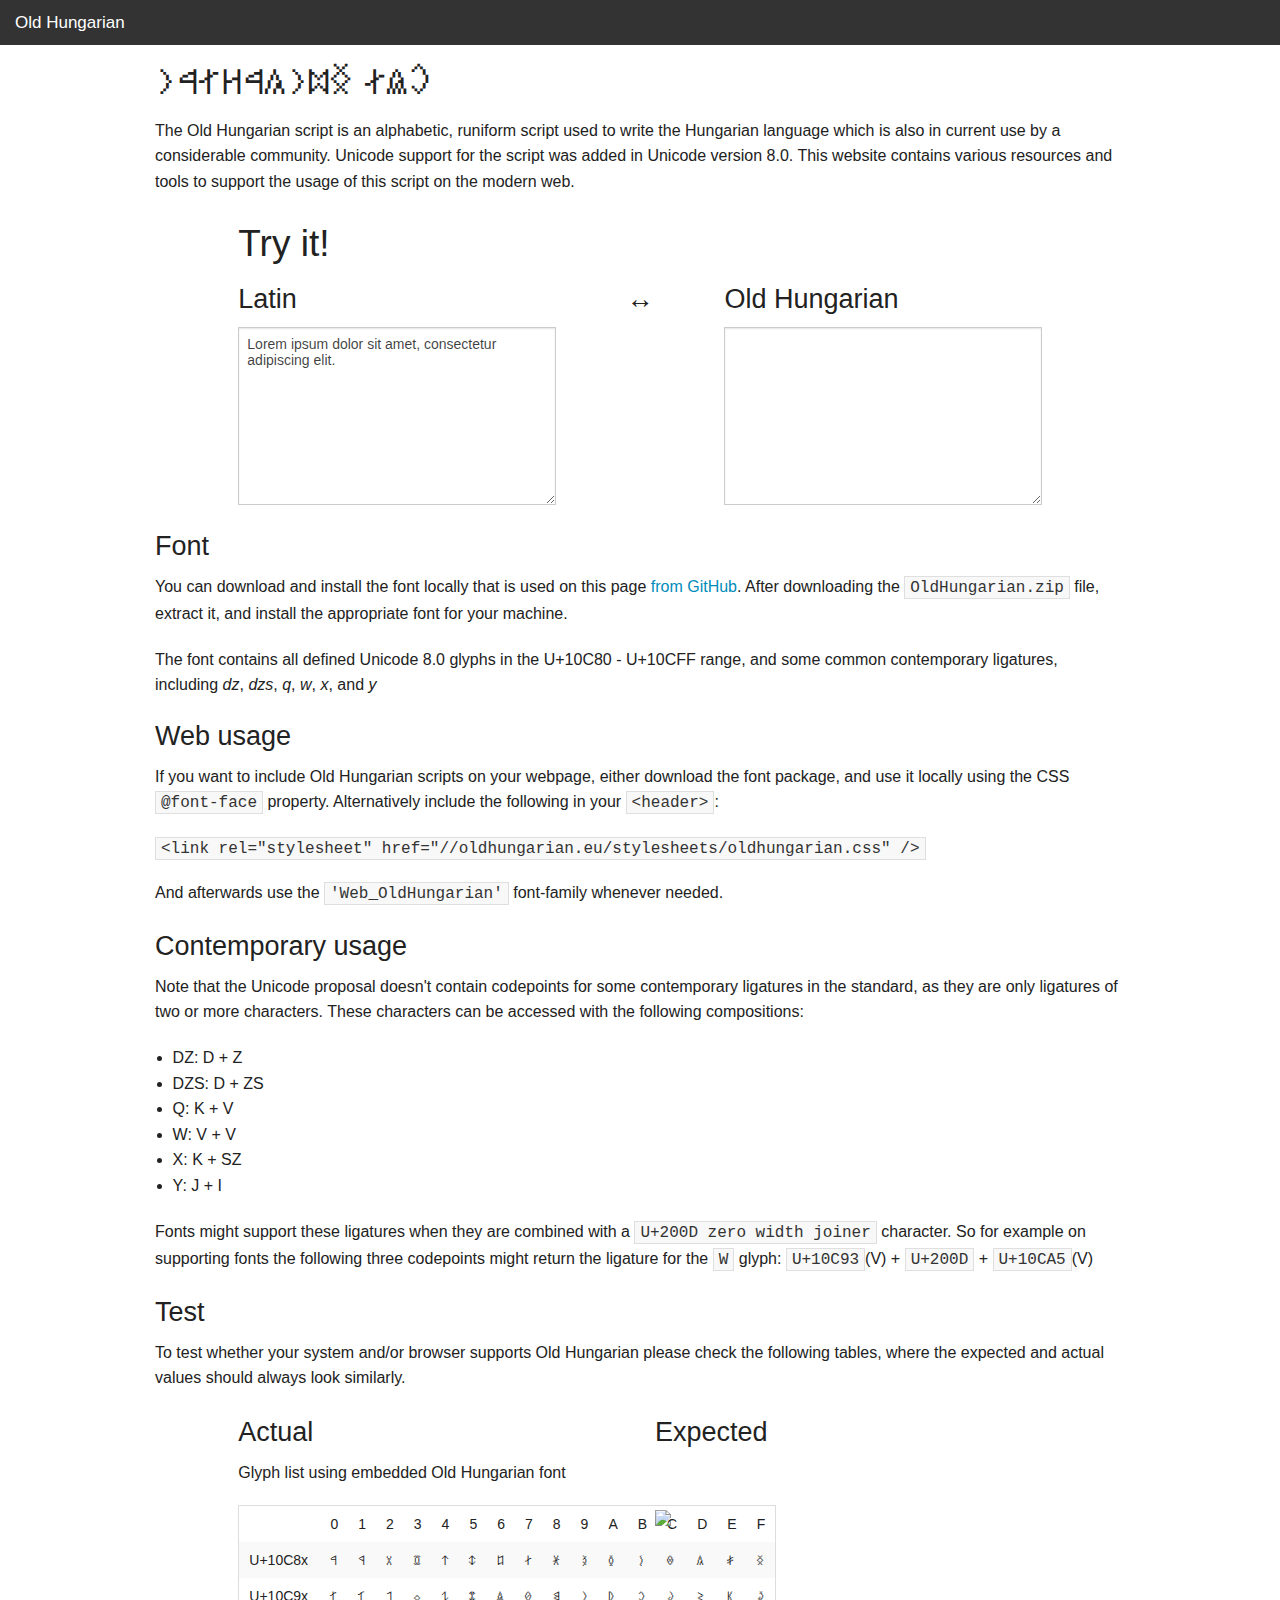
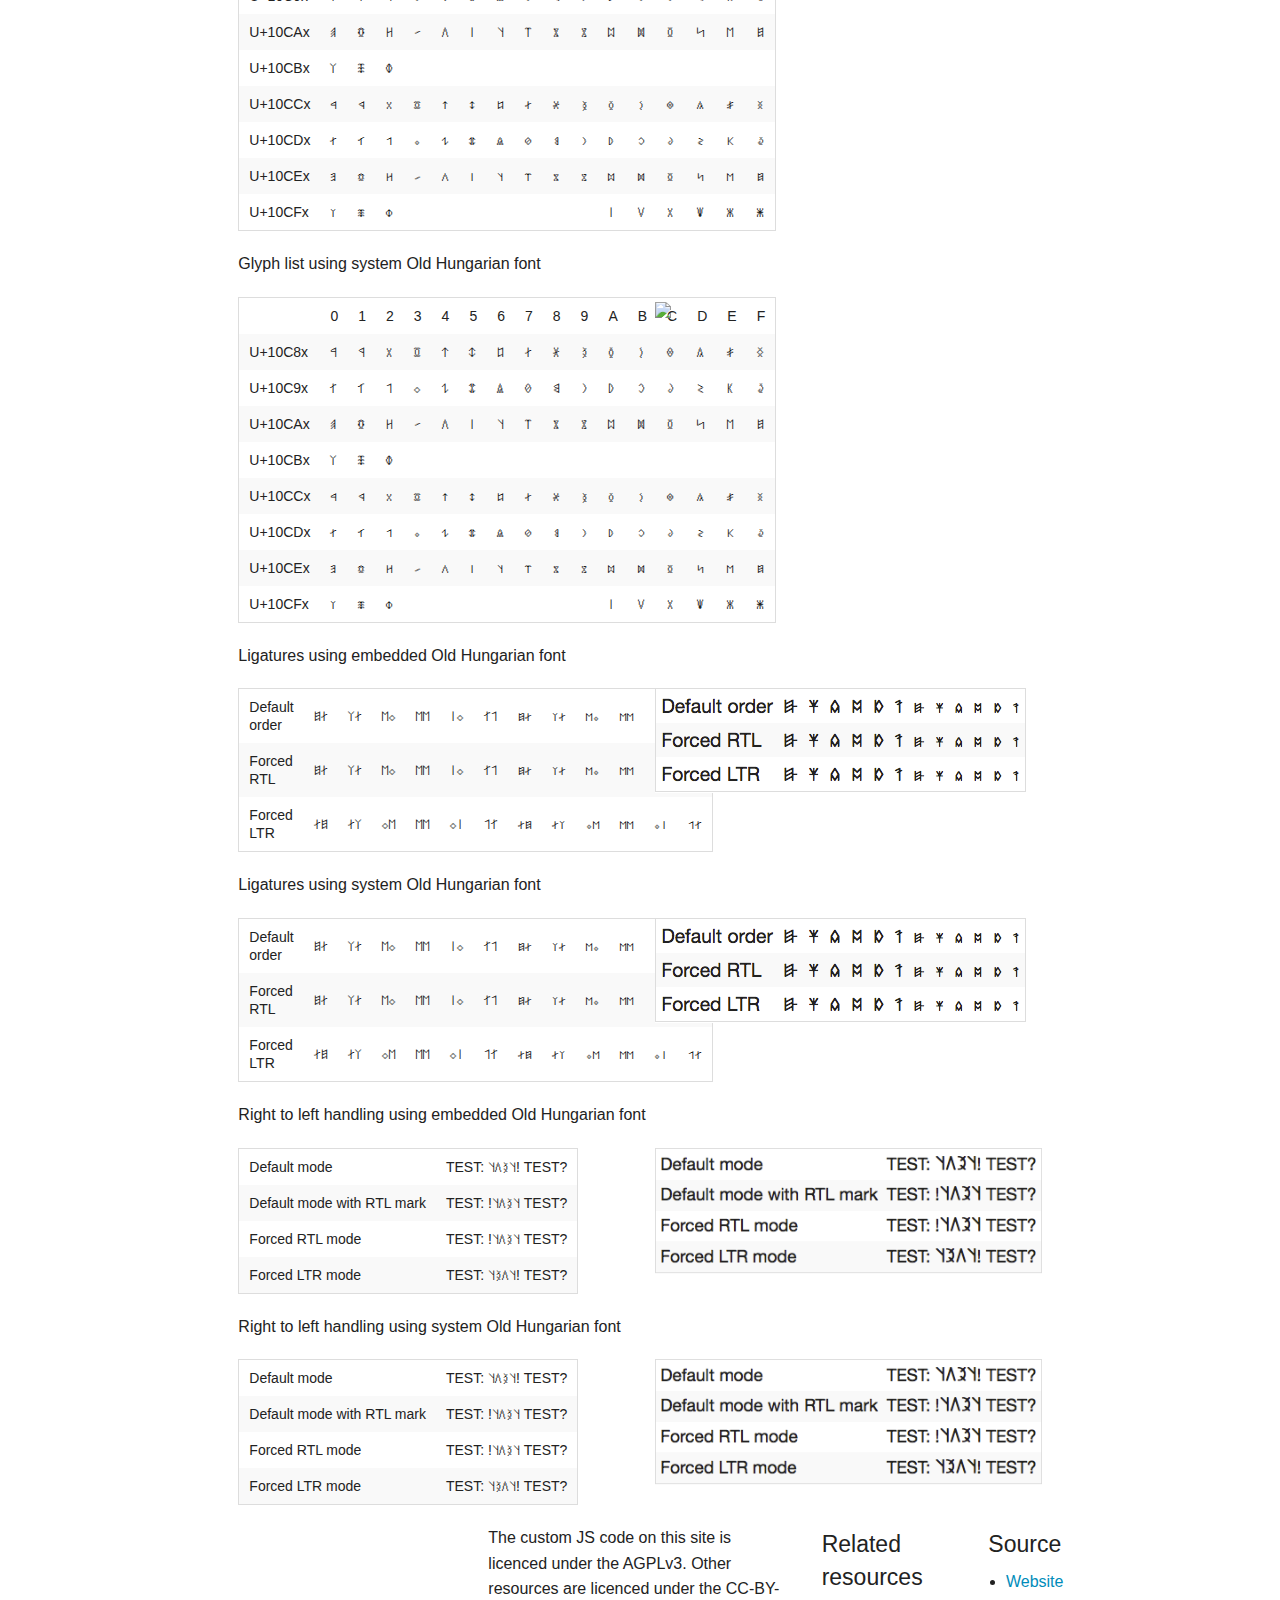
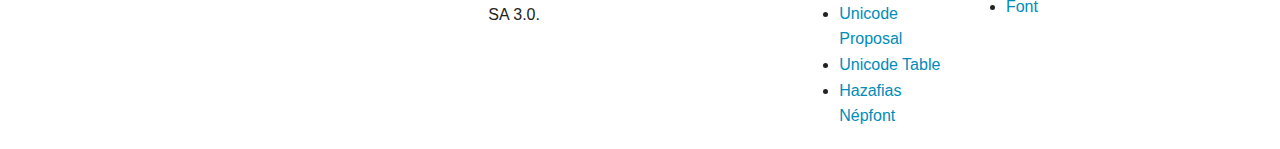
==== commit 971d6e6a: "Add tests for ligatures and RTL handling" ====
--- a/index.html
+++ b/index.html
@@ -3,169 +3,714 @@
   <head>
     <meta charset="utf-8" />
     <meta name="viewport" content="width=device-width, initial-scale=1.0" />
-    <title>Foundation</title>
+    <title>Old Hungarian</title>
     <link rel="stylesheet" href="stylesheets/app.css" />
     <script src="bower_components/modernizr/modernizr.js"></script>
+    <link rel="stylesheet" href="stylesheets/oldhungarian.css" />
   </head>
   <body>
-    <div class="row">
-      <div class="large-12 columns">
-        <h1>Welcome to Foundation</h1>
+    <nav class="top-bar" data-topbar role="navigation">
+      <ul class="title-area">
+        <li class="name">
+          <h1><a href="#">Old Hungarian</a></h1>
+        </li>
+      </ul>
+    </nav>
+
+    <div class="top-wrapper">
+      <div class="row">
+        <div class="large-12 large-centered columns">
+          <h1>‮𐲛𐳖𐳇 𐲏𐳪𐳙𐳍𐳀𐳢𐳐𐳀𐳙‭</h1>
+          <p>The Old Hungarian script is an alphabetic, runiform script used to write the Hungarian language
+            which is also in current use by a considerable community. Unicode support for the script was added
+            in Unicode version 8.0. This website contains various resources and tools to support the usage of
+            this script on the modern web.</p>
+        </div>
       </div>
     </div>
-    
-    <div class="row">
-      <div class="large-12 columns">
-        <div class="panel">
-          <h3>We&rsquo;re stoked you want to try Foundation! </h3>
-          <p>To get going, this file (index.html) includes some basic styles you can modify, play around with, or totally destroy to get going.</p>
-          <p>Once you've exhausted the fun in this document, you should check out:</p>
+
+    <div class="top-converter">
+      <div class="row">
+        <div class="large-10 large-centered columns">
+          <h2>Try it!</h2>
           <div class="row">
-            <div class="large-4 medium-4 columns">
-              <p><a href="http://foundation.zurb.com/docs">Foundation Documentation</a><br />Everything you need to know about using the framework.</p>
-            </div>
-            <div class="large-4 medium-4 columns">
-              <p><a href="http://zurb.com/university/code-skills">Foundation Code Skills</a><br />These online courses offer you a chance to better understand how Foundation works and how you can master it to create awesome projects.</p>
-            </div>
-            <div class="large-4 medium-4 columns">
-              <p><a href="http://foundation.zurb.com/forum">Foundation Forum</a><br />Join the Foundation community to ask a question or show off your knowlege.</p>
-            </div>
-          </div>
-          <div class="row">
-            <div class="large-4 medium-4 medium-push-2 columns">
-              <p><a href="http://github.com/zurb/foundation">Foundation on Github</a><br />Latest code, issue reports, feature requests and more.</p>
-            </div>
-            <div class="large-4 medium-4 medium-pull-2 columns">
-              <p><a href="https://twitter.com/ZURBfoundation">@zurbfoundation</a><br />Ping us on Twitter if you have questions. When you build something with this we'd love to see it (and send you a totally boss sticker).</p>
-            </div>        
+            <div class="large-5 columns">
+              <h3>Latin</h3>
+              <p>
+                <textarea rows="10" id="converter-latin">Lorem ipsum dolor sit amet, consectetur adipiscing elit.</textarea>
+              </p>
+            </div>
+            <div class="large-2 columns text-center">
+              <h3>&#8596;</h3>
+            </div>
+            <div class="large-5 columns end">
+              <h3>Old Hungarian</h3>
+              <p>
+                <textarea rows="10" id="converter-old-hungarian"></textarea>
+              </p>
+            </div>
           </div>
         </div>
       </div>
     </div>
 
     <div class="row">
-      <div class="large-8 medium-8 columns">
-        <h5>Here&rsquo;s your basic grid:</h5>
-        <!-- Grid Example -->
-
-        <div class="row">
-          <div class="large-12 columns">
-            <div class="callout panel">
-              <p><strong>This is a twelve column section in a row.</strong> Each of these includes a div.panel element so you can see where the columns are - it's not required at all for the grid.</p>
+      <div class="large-12 columns">
+        <h3 id="font">Font</h3>
+        <p>You can download and install the font locally that is used on this page <a href="https://github.com/OldHungarian/old-hungarian-font/releases">from GitHub</a>.
+          After downloading the <code>OldHungarian.zip</code> file, extract it, and install the appropriate font for your machine.</p>
+        <p>The font contains all defined Unicode 8.0 glyphs in the U+10C80 - U+10CFF range, and some common contemporary ligatures, including <em>dz</em>, <em>dzs</em>, <em>q</em>, <em>w</em>, <em>x</em>, and <em>y</em></p>
+
+        <h3 id="web-usage">Web usage</h3>
+        <p>If you want to include Old Hungarian scripts on your webpage, either download the font package, and use it locally using the CSS <code>@font-face</code>
+          property. Alternatively include the following in your <code>&lt;header&gt;</code>:</p>
+
+        <pre><code>&lt;link rel="stylesheet" href="//oldhungarian.eu/stylesheets/oldhungarian.css" /&gt;</code>
+        </pre>
+
+          <p>And afterwards use the <code>'Web_OldHungarian'</code> font-family whenever needed.</p>
+
+          <h3 id="notes">Contemporary usage</h3>
+          <p>Note that the Unicode proposal doesn't contain codepoints for some contemporary ligatures in the standard, as they are only ligatures of two or more characters.
+            These characters can be accessed with the following compositions:</p>
+
+          <ul>
+            <li>DZ: D + Z</li>
+            <li>DZS: D + ZS</li>
+            <li>Q: K + V</li>
+            <li>W: V + V</li>
+            <li>X: K + SZ</li>
+            <li>Y: J + I</li>
+          </ul>
+
+          <p>Fonts might support these ligatures when they are combined with a <code>U+200D zero width joiner</code> character. So for example on supporting fonts the following three
+            codepoints might return the ligature for the <code>W</code> glyph: <code>U+10C93</code>(V) + <code>U+200D</code> + <code>U+10CA5</code>(V)</p>
+
+          <h3 id="test">Test</h3>
+
+          <p>To test whether your system and/or browser supports Old Hungarian please check the following tables, where the expected and actual values should always look similarly.</p>
+
+          <div class="row">
+            <div class="large-10 large-centered columns">
+              <div class="row">
+                <div class="large-6 columns">
+                  <h3>Actual</h3>
+                </div>
+                <div class="large-6 columns end">
+                  <h3>Expected</h3>
+                </div>
+              </div>
             </div>
           </div>
-        </div>
-        <div class="row">
-          <div class="large-6 medium-6 columns">
-            <div class="callout panel">
-              <p>Six columns</p>
+
+          <div class="row">
+            <div class="large-10 large-centered columns">
+              <p>Glyph list using embedded Old Hungarian font</p>
+              <div class="row">
+                <div class="large-6 columns">
+                  <table class="unicode-table" border="0" cellspacing="0">
+                    <tbody>
+                      <tr>
+                        <td>&nbsp;</td>
+                        <td>0</td>
+                        <td>1</td>
+                        <td>2</td>
+                        <td>3</td>
+                        <td>4</td>
+                        <td>5</td>
+                        <td>6</td>
+                        <td>7</td>
+                        <td>8</td>
+                        <td>9</td>
+                        <td>A</td>
+                        <td>B</td>
+                        <td>C</td>
+                        <td>D</td>
+                        <td>E</td>
+                        <td>F</td>
+                      </tr>
+                      <tr>
+                        <td>U+10C8x</td>
+                        <td title="U+10C80: OLD HUNGARIAN CAPITAL LETTER A">𐲀</td>
+                        <td title="U+10C81: OLD HUNGARIAN CAPITAL LETTER AA">𐲁</td>
+                        <td title="U+10C82: OLD HUNGARIAN CAPITAL LETTER EB">𐲂</td>
+                        <td title="U+10C83: OLD HUNGARIAN CAPITAL LETTER AMB">𐲃</td>
+                        <td title="U+10C84: OLD HUNGARIAN CAPITAL LETTER EC">𐲄</td>
+                        <td title="U+10C85: OLD HUNGARIAN CAPITAL LETTER ENC">𐲅</td>
+                        <td title="U+10C86: OLD HUNGARIAN CAPITAL LETTER ECS">𐲆</td>
+                        <td title="U+10C87: OLD HUNGARIAN CAPITAL LETTER ED">𐲇</td>
+                        <td title="U+10C88: OLD HUNGARIAN CAPITAL LETTER AND">𐲈</td>
+                        <td title="U+10C89: OLD HUNGARIAN CAPITAL LETTER E">𐲉</td>
+                        <td title="U+10C8A: OLD HUNGARIAN CAPITAL LETTER CLOSE E">𐲊</td>
+                        <td title="U+10C8B: OLD HUNGARIAN CAPITAL LETTER EE">𐲋</td>
+                        <td title="U+10C8C: OLD HUNGARIAN CAPITAL LETTER EF">𐲌</td>
+                        <td title="U+10C8D: OLD HUNGARIAN CAPITAL LETTER EG">𐲍</td>
+                        <td title="U+10C8E: OLD HUNGARIAN CAPITAL LETTER EGY">𐲎</td>
+                        <td title="U+10C8F: OLD HUNGARIAN CAPITAL LETTER EH">𐲏</td>
+                      </tr>
+                      <tr>
+                        <td>U+10C9x</td>
+                        <td title="U+10C90: OLD HUNGARIAN CAPITAL LETTER I">𐲐</td>
+                        <td title="U+10C91: OLD HUNGARIAN CAPITAL LETTER II">𐲑</td>
+                        <td title="U+10C92: OLD HUNGARIAN CAPITAL LETTER EJ">𐲒</td>
+                        <td title="U+10C93: OLD HUNGARIAN CAPITAL LETTER EK">𐲓</td>
+                        <td title="U+10C94: OLD HUNGARIAN CAPITAL LETTER AK">𐲔</td>
+                        <td title="U+10C95: OLD HUNGARIAN CAPITAL LETTER UNK">𐲕</td>
+                        <td title="U+10C96: OLD HUNGARIAN CAPITAL LETTER EL">𐲖</td>
+                        <td title="U+10C97: OLD HUNGARIAN CAPITAL LETTER ELY">𐲗</td>
+                        <td title="U+10C98: OLD HUNGARIAN CAPITAL LETTER EM">𐲘</td>
+                        <td title="U+10C99: OLD HUNGARIAN CAPITAL LETTER EN">𐲙</td>
+                        <td title="U+10C9A: OLD HUNGARIAN CAPITAL LETTER ENY">𐲚</td>
+                        <td title="U+10C9B: OLD HUNGARIAN CAPITAL LETTER O">𐲛</td>
+                        <td title="U+10C9C: OLD HUNGARIAN CAPITAL LETTER OO">𐲜</td>
+                        <td title="U+10C9D: OLD HUNGARIAN CAPITAL LETTER NIKOLSBURG OE">𐲝</td>
+                        <td title="U+10C9E: OLD HUNGARIAN CAPITAL LETTER RUDIMENTA OE">𐲞</td>
+                        <td title="U+10C9F: OLD HUNGARIAN CAPITAL LETTER OEE">𐲟</td>
+                      </tr>
+                      <tr>
+                        <td>U+10CAx</td>
+                        <td title="U+10CA0: OLD HUNGARIAN CAPITAL LETTER EP">𐲠</td>
+                        <td title="U+10CA1: OLD HUNGARIAN CAPITAL LETTER EMP">𐲡</td>
+                        <td title="U+10CA2: OLD HUNGARIAN CAPITAL LETTER ER">𐲢</td>
+                        <td title="U+10CA3: OLD HUNGARIAN CAPITAL LETTER SHORT ER">𐲣</td>
+                        <td title="U+10CA4: OLD HUNGARIAN CAPITAL LETTER ES">𐲤</td>
+                        <td title="U+10CA5: OLD HUNGARIAN CAPITAL LETTER ESZ">𐲥</td>
+                        <td title="U+10CA6: OLD HUNGARIAN CAPITAL LETTER ET">𐲦</td>
+                        <td title="U+10CA7: OLD HUNGARIAN CAPITAL LETTER ENT">𐲧</td>
+                        <td title="U+10CA8: OLD HUNGARIAN CAPITAL LETTER ETY">𐲨</td>
+                        <td title="U+10CA9: OLD HUNGARIAN CAPITAL LETTER ECH">𐲩</td>
+                        <td title="U+10CAA: OLD HUNGARIAN CAPITAL LETTER U">𐲪</td>
+                        <td title="U+10CAB: OLD HUNGARIAN CAPITAL LETTER UU">𐲫</td>
+                        <td title="U+10CAC: OLD HUNGARIAN CAPITAL LETTER NIKOLSBURG UE">𐲬</td>
+                        <td title="U+10CAD: OLD HUNGARIAN CAPITAL LETTER RUDIMENTA UE">𐲭</td>
+                        <td title="U+10CAE: OLD HUNGARIAN CAPITAL LETTER EV">𐲮</td>
+                        <td title="U+10CAF: OLD HUNGARIAN CAPITAL LETTER EZ">𐲯</td>
+                      </tr>
+                      <tr>
+                        <td>U+10CBx</td>
+                        <td title="U+10CB0: OLD HUNGARIAN CAPITAL LETTER EZS">𐲰</td>
+                        <td title="U+10CB1: OLD HUNGARIAN CAPITAL LETTER ENT-SHAPED SIGN">𐲱</td>
+                        <td title="U+10CB2: OLD HUNGARIAN CAPITAL LETTER US">𐲲</td>
+                        <td title="Reserved"></td>
+                        <td title="Reserved"></td>
+                        <td title="Reserved"></td>
+                        <td title="Reserved"></td>
+                        <td title="Reserved"></td>
+                        <td title="Reserved"></td>
+                        <td title="Reserved"></td>
+                        <td title="Reserved"></td>
+                        <td title="Reserved"></td>
+                        <td title="Reserved"></td>
+                        <td title="Reserved"></td>
+                        <td title="Reserved"></td>
+                        <td title="Reserved"></td>
+                      </tr>
+                      <tr>
+                        <td>U+10CCx</td>
+                        <td title="U+10CC0: OLD HUNGARIAN SMALL LETTER A">𐳀</td>
+                        <td title="U+10CC1: OLD HUNGARIAN SMALL LETTER AA">𐳁</td>
+                        <td title="U+10CC2: OLD HUNGARIAN SMALL LETTER EB">𐳂</td>
+                        <td title="U+10CC3: OLD HUNGARIAN SMALL LETTER AMB">𐳃</td>
+                        <td title="U+10CC4: OLD HUNGARIAN SMALL LETTER EC">𐳄</td>
+                        <td title="U+10CC5: OLD HUNGARIAN SMALL LETTER ENC">𐳅</td>
+                        <td title="U+10CC6: OLD HUNGARIAN SMALL LETTER ECS">𐳆</td>
+                        <td title="U+10CC7: OLD HUNGARIAN SMALL LETTER ED">𐳇</td>
+                        <td title="U+10CC8: OLD HUNGARIAN SMALL LETTER AND">𐳈</td>
+                        <td title="U+10CC9: OLD HUNGARIAN SMALL LETTER E">𐳉</td>
+                        <td title="U+10CCA: OLD HUNGARIAN SMALL LETTER CLOSE E">𐳊</td>
+                        <td title="U+10CCB: OLD HUNGARIAN SMALL LETTER EE">𐳋</td>
+                        <td title="U+10CCC: OLD HUNGARIAN SMALL LETTER EF">𐳌</td>
+                        <td title="U+10CCD: OLD HUNGARIAN SMALL LETTER EG">𐳍</td>
+                        <td title="U+10CCE: OLD HUNGARIAN SMALL LETTER EGY">𐳎</td>
+                        <td title="U+10CCF: OLD HUNGARIAN SMALL LETTER EH">𐳏</td>
+                      </tr>
+                      <tr>
+                        <td>U+10CDx</td>
+                        <td title="U+10CD0: OLD HUNGARIAN SMALL LETTER I">𐳐</td>
+                        <td title="U+10CD1: OLD HUNGARIAN SMALL LETTER II">𐳑</td>
+                        <td title="U+10CD2: OLD HUNGARIAN SMALL LETTER EJ">𐳒</td>
+                        <td title="U+10CD3: OLD HUNGARIAN SMALL LETTER EK">𐳓</td>
+                        <td title="U+10CD4: OLD HUNGARIAN SMALL LETTER AK">𐳔</td>
+                        <td title="U+10CD5: OLD HUNGARIAN SMALL LETTER UNK">𐳕</td>
+                        <td title="U+10CD6: OLD HUNGARIAN SMALL LETTER EL">𐳖</td>
+                        <td title="U+10CD7: OLD HUNGARIAN SMALL LETTER ELY">𐳗</td>
+                        <td title="U+10CD8: OLD HUNGARIAN SMALL LETTER EM">𐳘</td>
+                        <td title="U+10CD9: OLD HUNGARIAN SMALL LETTER EN">𐳙</td>
+                        <td title="U+10CDA: OLD HUNGARIAN SMALL LETTER ENY">𐳚</td>
+                        <td title="U+10CDB: OLD HUNGARIAN SMALL LETTER O">𐳛</td>
+                        <td title="U+10CDC: OLD HUNGARIAN SMALL LETTER OO">𐳜</td>
+                        <td title="U+10CDD: OLD HUNGARIAN SMALL LETTER NIKOLSBURG OE">𐳝</td>
+                        <td title="U+10CDE: OLD HUNGARIAN SMALL LETTER RUDIMENTA OE">𐳞</td>
+                        <td title="U+10CDF: OLD HUNGARIAN SMALL LETTER OEE">𐳟</td>
+                      </tr>
+                      <tr>
+                        <td>U+10CEx</td>
+                        <td title="U+10CE0: OLD HUNGARIAN SMALL LETTER EP">𐳠</td>
+                        <td title="U+10CE1: OLD HUNGARIAN SMALL LETTER EMP">𐳡</td>
+                        <td title="U+10CE2: OLD HUNGARIAN SMALL LETTER ER">𐳢</td>
+                        <td title="U+10CE3: OLD HUNGARIAN SMALL LETTER SHORT ER">𐳣</td>
+                        <td title="U+10CE4: OLD HUNGARIAN SMALL LETTER ES">𐳤</td>
+                        <td title="U+10CE5: OLD HUNGARIAN SMALL LETTER ESZ">𐳥</td>
+                        <td title="U+10CE6: OLD HUNGARIAN SMALL LETTER ET">𐳦</td>
+                        <td title="U+10CE7: OLD HUNGARIAN SMALL LETTER ENT">𐳧</td>
+                        <td title="U+10CE8: OLD HUNGARIAN SMALL LETTER ETY">𐳨</td>
+                        <td title="U+10CE9: OLD HUNGARIAN SMALL LETTER ECH">𐳩</td>
+                        <td title="U+10CEA: OLD HUNGARIAN SMALL LETTER U">𐳪</td>
+                        <td title="U+10CEB: OLD HUNGARIAN SMALL LETTER UU">𐳫</td>
+                        <td title="U+10CEC: OLD HUNGARIAN SMALL LETTER NIKOLSBURG UE">𐳬</td>
+                        <td title="U+10CED: OLD HUNGARIAN SMALL LETTER RUDIMENTA UE">𐳭</td>
+                        <td title="U+10CEE: OLD HUNGARIAN SMALL LETTER EV">𐳮</td>
+                        <td title="U+10CEF: OLD HUNGARIAN SMALL LETTER EZ">𐳯</td>
+                      </tr>
+                      <tr>
+                        <td>U+10CFx</td>
+                        <td title="U+10CF0: OLD HUNGARIAN SMALL LETTER EZS">𐳰</td>
+                        <td title="U+10CF1: OLD HUNGARIAN SMALL LETTER ENT-SHAPED SIGN">𐳱</td>
+                        <td title="U+10CF2: OLD HUNGARIAN SMALL LETTER US">𐳲</td>
+                        <td title="Reserved"></td>
+                        <td title="Reserved"></td>
+                        <td title="Reserved"></td>
+                        <td title="Reserved"></td>
+                        <td title="Reserved"></td>
+                        <td title="Reserved"></td>
+                        <td title="Reserved"></td>
+                        <td title="U+10CFA: OLD HUNGARIAN NUMBER ONE">𐳺</td>
+                        <td title="U+10CFB: OLD HUNGARIAN NUMBER FIVE">𐳻</td>
+                        <td title="U+10CFC: OLD HUNGARIAN NUMBER TEN">𐳼</td>
+                        <td title="U+10CFD: OLD HUNGARIAN NUMBER FIFTY">𐳽</td>
+                        <td title="U+10CFE: OLD HUNGARIAN NUMBER ONE HUNDRED">𐳾</td>
+                        <td title="U+10CFF: OLD HUNGARIAN NUMBER ONE THOUSAND">𐳿</td>
+                      </tr>
+                  </tbody></table>
+                </div>
+                <div class="large-6 columns end">
+                  <img src="images/unicode_table.png" />
+                </div>
+              </div>
             </div>
           </div>
-          <div class="large-6 medium-6 columns">
-            <div class="callout panel">
-              <p>Six columns</p>
+
+
+          <div class="row">
+            <div class="large-10 large-centered columns">
+              <p>Glyph list using system Old Hungarian font</p>
+              <div class="row">
+                <div class="large-6 columns system-font">
+                  <table class="unicode-table" border="0" cellspacing="0">
+                    <tbody>
+                      <tr>
+                        <td>&nbsp;</td>
+                        <td>0</td>
+                        <td>1</td>
+                        <td>2</td>
+                        <td>3</td>
+                        <td>4</td>
+                        <td>5</td>
+                        <td>6</td>
+                        <td>7</td>
+                        <td>8</td>
+                        <td>9</td>
+                        <td>A</td>
+                        <td>B</td>
+                        <td>C</td>
+                        <td>D</td>
+                        <td>E</td>
+                        <td>F</td>
+                      </tr>
+                      <tr>
+                        <td>U+10C8x</td>
+                        <td title="U+10C80: OLD HUNGARIAN CAPITAL LETTER A">𐲀</td>
+                        <td title="U+10C81: OLD HUNGARIAN CAPITAL LETTER AA">𐲁</td>
+                        <td title="U+10C82: OLD HUNGARIAN CAPITAL LETTER EB">𐲂</td>
+                        <td title="U+10C83: OLD HUNGARIAN CAPITAL LETTER AMB">𐲃</td>
+                        <td title="U+10C84: OLD HUNGARIAN CAPITAL LETTER EC">𐲄</td>
+                        <td title="U+10C85: OLD HUNGARIAN CAPITAL LETTER ENC">𐲅</td>
+                        <td title="U+10C86: OLD HUNGARIAN CAPITAL LETTER ECS">𐲆</td>
+                        <td title="U+10C87: OLD HUNGARIAN CAPITAL LETTER ED">𐲇</td>
+                        <td title="U+10C88: OLD HUNGARIAN CAPITAL LETTER AND">𐲈</td>
+                        <td title="U+10C89: OLD HUNGARIAN CAPITAL LETTER E">𐲉</td>
+                        <td title="U+10C8A: OLD HUNGARIAN CAPITAL LETTER CLOSE E">𐲊</td>
+                        <td title="U+10C8B: OLD HUNGARIAN CAPITAL LETTER EE">𐲋</td>
+                        <td title="U+10C8C: OLD HUNGARIAN CAPITAL LETTER EF">𐲌</td>
+                        <td title="U+10C8D: OLD HUNGARIAN CAPITAL LETTER EG">𐲍</td>
+                        <td title="U+10C8E: OLD HUNGARIAN CAPITAL LETTER EGY">𐲎</td>
+                        <td title="U+10C8F: OLD HUNGARIAN CAPITAL LETTER EH">𐲏</td>
+                      </tr>
+                      <tr>
+                        <td>U+10C9x</td>
+                        <td title="U+10C90: OLD HUNGARIAN CAPITAL LETTER I">𐲐</td>
+                        <td title="U+10C91: OLD HUNGARIAN CAPITAL LETTER II">𐲑</td>
+                        <td title="U+10C92: OLD HUNGARIAN CAPITAL LETTER EJ">𐲒</td>
+                        <td title="U+10C93: OLD HUNGARIAN CAPITAL LETTER EK">𐲓</td>
+                        <td title="U+10C94: OLD HUNGARIAN CAPITAL LETTER AK">𐲔</td>
+                        <td title="U+10C95: OLD HUNGARIAN CAPITAL LETTER UNK">𐲕</td>
+                        <td title="U+10C96: OLD HUNGARIAN CAPITAL LETTER EL">𐲖</td>
+                        <td title="U+10C97: OLD HUNGARIAN CAPITAL LETTER ELY">𐲗</td>
+                        <td title="U+10C98: OLD HUNGARIAN CAPITAL LETTER EM">𐲘</td>
+                        <td title="U+10C99: OLD HUNGARIAN CAPITAL LETTER EN">𐲙</td>
+                        <td title="U+10C9A: OLD HUNGARIAN CAPITAL LETTER ENY">𐲚</td>
+                        <td title="U+10C9B: OLD HUNGARIAN CAPITAL LETTER O">𐲛</td>
+                        <td title="U+10C9C: OLD HUNGARIAN CAPITAL LETTER OO">𐲜</td>
+                        <td title="U+10C9D: OLD HUNGARIAN CAPITAL LETTER NIKOLSBURG OE">𐲝</td>
+                        <td title="U+10C9E: OLD HUNGARIAN CAPITAL LETTER RUDIMENTA OE">𐲞</td>
+                        <td title="U+10C9F: OLD HUNGARIAN CAPITAL LETTER OEE">𐲟</td>
+                      </tr>
+                      <tr>
+                        <td>U+10CAx</td>
+                        <td title="U+10CA0: OLD HUNGARIAN CAPITAL LETTER EP">𐲠</td>
+                        <td title="U+10CA1: OLD HUNGARIAN CAPITAL LETTER EMP">𐲡</td>
+                        <td title="U+10CA2: OLD HUNGARIAN CAPITAL LETTER ER">𐲢</td>
+                        <td title="U+10CA3: OLD HUNGARIAN CAPITAL LETTER SHORT ER">𐲣</td>
+                        <td title="U+10CA4: OLD HUNGARIAN CAPITAL LETTER ES">𐲤</td>
+                        <td title="U+10CA5: OLD HUNGARIAN CAPITAL LETTER ESZ">𐲥</td>
+                        <td title="U+10CA6: OLD HUNGARIAN CAPITAL LETTER ET">𐲦</td>
+                        <td title="U+10CA7: OLD HUNGARIAN CAPITAL LETTER ENT">𐲧</td>
+                        <td title="U+10CA8: OLD HUNGARIAN CAPITAL LETTER ETY">𐲨</td>
+                        <td title="U+10CA9: OLD HUNGARIAN CAPITAL LETTER ECH">𐲩</td>
+                        <td title="U+10CAA: OLD HUNGARIAN CAPITAL LETTER U">𐲪</td>
+                        <td title="U+10CAB: OLD HUNGARIAN CAPITAL LETTER UU">𐲫</td>
+                        <td title="U+10CAC: OLD HUNGARIAN CAPITAL LETTER NIKOLSBURG UE">𐲬</td>
+                        <td title="U+10CAD: OLD HUNGARIAN CAPITAL LETTER RUDIMENTA UE">𐲭</td>
+                        <td title="U+10CAE: OLD HUNGARIAN CAPITAL LETTER EV">𐲮</td>
+                        <td title="U+10CAF: OLD HUNGARIAN CAPITAL LETTER EZ">𐲯</td>
+                      </tr>
+                      <tr>
+                        <td>U+10CBx</td>
+                        <td title="U+10CB0: OLD HUNGARIAN CAPITAL LETTER EZS">𐲰</td>
+                        <td title="U+10CB1: OLD HUNGARIAN CAPITAL LETTER ENT-SHAPED SIGN">𐲱</td>
+                        <td title="U+10CB2: OLD HUNGARIAN CAPITAL LETTER US">𐲲</td>
+                        <td title="Reserved"></td>
+                        <td title="Reserved"></td>
+                        <td title="Reserved"></td>
+                        <td title="Reserved"></td>
+                        <td title="Reserved"></td>
+                        <td title="Reserved"></td>
+                        <td title="Reserved"></td>
+                        <td title="Reserved"></td>
+                        <td title="Reserved"></td>
+                        <td title="Reserved"></td>
+                        <td title="Reserved"></td>
+                        <td title="Reserved"></td>
+                        <td title="Reserved"></td>
+                      </tr>
+                      <tr>
+                        <td>U+10CCx</td>
+                        <td title="U+10CC0: OLD HUNGARIAN SMALL LETTER A">𐳀</td>
+                        <td title="U+10CC1: OLD HUNGARIAN SMALL LETTER AA">𐳁</td>
+                        <td title="U+10CC2: OLD HUNGARIAN SMALL LETTER EB">𐳂</td>
+                        <td title="U+10CC3: OLD HUNGARIAN SMALL LETTER AMB">𐳃</td>
+                        <td title="U+10CC4: OLD HUNGARIAN SMALL LETTER EC">𐳄</td>
+                        <td title="U+10CC5: OLD HUNGARIAN SMALL LETTER ENC">𐳅</td>
+                        <td title="U+10CC6: OLD HUNGARIAN SMALL LETTER ECS">𐳆</td>
+                        <td title="U+10CC7: OLD HUNGARIAN SMALL LETTER ED">𐳇</td>
+                        <td title="U+10CC8: OLD HUNGARIAN SMALL LETTER AND">𐳈</td>
+                        <td title="U+10CC9: OLD HUNGARIAN SMALL LETTER E">𐳉</td>
+                        <td title="U+10CCA: OLD HUNGARIAN SMALL LETTER CLOSE E">𐳊</td>
+                        <td title="U+10CCB: OLD HUNGARIAN SMALL LETTER EE">𐳋</td>
+                        <td title="U+10CCC: OLD HUNGARIAN SMALL LETTER EF">𐳌</td>
+                        <td title="U+10CCD: OLD HUNGARIAN SMALL LETTER EG">𐳍</td>
+                        <td title="U+10CCE: OLD HUNGARIAN SMALL LETTER EGY">𐳎</td>
+                        <td title="U+10CCF: OLD HUNGARIAN SMALL LETTER EH">𐳏</td>
+                      </tr>
+                      <tr>
+                        <td>U+10CDx</td>
+                        <td title="U+10CD0: OLD HUNGARIAN SMALL LETTER I">𐳐</td>
+                        <td title="U+10CD1: OLD HUNGARIAN SMALL LETTER II">𐳑</td>
+                        <td title="U+10CD2: OLD HUNGARIAN SMALL LETTER EJ">𐳒</td>
+                        <td title="U+10CD3: OLD HUNGARIAN SMALL LETTER EK">𐳓</td>
+                        <td title="U+10CD4: OLD HUNGARIAN SMALL LETTER AK">𐳔</td>
+                        <td title="U+10CD5: OLD HUNGARIAN SMALL LETTER UNK">𐳕</td>
+                        <td title="U+10CD6: OLD HUNGARIAN SMALL LETTER EL">𐳖</td>
+                        <td title="U+10CD7: OLD HUNGARIAN SMALL LETTER ELY">𐳗</td>
+                        <td title="U+10CD8: OLD HUNGARIAN SMALL LETTER EM">𐳘</td>
+                        <td title="U+10CD9: OLD HUNGARIAN SMALL LETTER EN">𐳙</td>
+                        <td title="U+10CDA: OLD HUNGARIAN SMALL LETTER ENY">𐳚</td>
+                        <td title="U+10CDB: OLD HUNGARIAN SMALL LETTER O">𐳛</td>
+                        <td title="U+10CDC: OLD HUNGARIAN SMALL LETTER OO">𐳜</td>
+                        <td title="U+10CDD: OLD HUNGARIAN SMALL LETTER NIKOLSBURG OE">𐳝</td>
+                        <td title="U+10CDE: OLD HUNGARIAN SMALL LETTER RUDIMENTA OE">𐳞</td>
+                        <td title="U+10CDF: OLD HUNGARIAN SMALL LETTER OEE">𐳟</td>
+                      </tr>
+                      <tr>
+                        <td>U+10CEx</td>
+                        <td title="U+10CE0: OLD HUNGARIAN SMALL LETTER EP">𐳠</td>
+                        <td title="U+10CE1: OLD HUNGARIAN SMALL LETTER EMP">𐳡</td>
+                        <td title="U+10CE2: OLD HUNGARIAN SMALL LETTER ER">𐳢</td>
+                        <td title="U+10CE3: OLD HUNGARIAN SMALL LETTER SHORT ER">𐳣</td>
+                        <td title="U+10CE4: OLD HUNGARIAN SMALL LETTER ES">𐳤</td>
+                        <td title="U+10CE5: OLD HUNGARIAN SMALL LETTER ESZ">𐳥</td>
+                        <td title="U+10CE6: OLD HUNGARIAN SMALL LETTER ET">𐳦</td>
+                        <td title="U+10CE7: OLD HUNGARIAN SMALL LETTER ENT">𐳧</td>
+                        <td title="U+10CE8: OLD HUNGARIAN SMALL LETTER ETY">𐳨</td>
+                        <td title="U+10CE9: OLD HUNGARIAN SMALL LETTER ECH">𐳩</td>
+                        <td title="U+10CEA: OLD HUNGARIAN SMALL LETTER U">𐳪</td>
+                        <td title="U+10CEB: OLD HUNGARIAN SMALL LETTER UU">𐳫</td>
+                        <td title="U+10CEC: OLD HUNGARIAN SMALL LETTER NIKOLSBURG UE">𐳬</td>
+                        <td title="U+10CED: OLD HUNGARIAN SMALL LETTER RUDIMENTA UE">𐳭</td>
+                        <td title="U+10CEE: OLD HUNGARIAN SMALL LETTER EV">𐳮</td>
+                        <td title="U+10CEF: OLD HUNGARIAN SMALL LETTER EZ">𐳯</td>
+                      </tr>
+                      <tr>
+                        <td>U+10CFx</td>
+                        <td title="U+10CF0: OLD HUNGARIAN SMALL LETTER EZS">𐳰</td>
+                        <td title="U+10CF1: OLD HUNGARIAN SMALL LETTER ENT-SHAPED SIGN">𐳱</td>
+                        <td title="U+10CF2: OLD HUNGARIAN SMALL LETTER US">𐳲</td>
+                        <td title="Reserved"></td>
+                        <td title="Reserved"></td>
+                        <td title="Reserved"></td>
+                        <td title="Reserved"></td>
+                        <td title="Reserved"></td>
+                        <td title="Reserved"></td>
+                        <td title="Reserved"></td>
+                        <td title="U+10CFA: OLD HUNGARIAN NUMBER ONE">𐳺</td>
+                        <td title="U+10CFB: OLD HUNGARIAN NUMBER FIVE">𐳻</td>
+                        <td title="U+10CFC: OLD HUNGARIAN NUMBER TEN">𐳼</td>
+                        <td title="U+10CFD: OLD HUNGARIAN NUMBER FIFTY">𐳽</td>
+                        <td title="U+10CFE: OLD HUNGARIAN NUMBER ONE HUNDRED">𐳾</td>
+                        <td title="U+10CFF: OLD HUNGARIAN NUMBER ONE THOUSAND">𐳿</td>
+                      </tr>
+                  </tbody></table>
+                </div>
+                <div class="large-6 columns end">
+                  <img src="images/unicode_table.png" />
+                </div>
+              </div>
             </div>
           </div>
-        </div>
-        <div class="row">
-          <div class="large-4 medium-4 small-4 columns">
-            <div class="callout panel">
-              <p>Four columns</p>
+
+
+          <div class="row">
+            <div class="large-10 large-centered columns">
+              <p>Ligatures using embedded Old Hungarian font</p>
+              <div class="row">
+                <div class="large-6 columns">
+                  <table class="unicode-table" border="0" cellspacing="0">
+                    <tbody>
+                      <tr>
+                        <td>Default order</td>
+                        <td title="U+10C87 + U+200D + U+10CAF: OLD HUNGARIAN CAPITAL LETTER DZ LIGATURE (D+Z)">𐲇‍𐲯</td>
+                        <td title="U+10C87 + U+200D + U+10CB0: OLD HUNGARIAN CAPITAL LETTER DZS LIGATURE (D+ZS)">𐲇‍𐲰</td>
+                        <td title="U+10C93 + U+200D + U+10CAE: OLD HUNGARIAN CAPITAL LETTER Q LIGATURE (K+V)">𐲓‍𐲮</td>
+                        <td title="U+10CAE + U+200D + U+10CAE: OLD HUNGARIAN CAPITAL LETTER W LIGATURE (V+V)">𐲮‍𐲮</td>
+                        <td title="U+10C93 + U+200D + U+10CA5: OLD HUNGARIAN CAPITAL LETTER X LIGATURE (K+SZ)">𐲓‍𐲥</td>
+                        <td title="U+10C92 + U+200D + U+10C90: OLD HUNGARIAN CAPITAL LETTER Y LIGATURE (J+I)">𐲒‍𐲐</td>
+                        <td title="U+10CC7 + U+200D + U+10CEF: OLD HUNGARIAN SMALL LETTER DZ LIGATURE (D+Z)">𐳇‍𐳯</td>
+                        <td title="U+10CC7 + U+200D + U+10CF0: OLD HUNGARIAN SMALL LETTER DZS LIGATURE (D+ZS)">𐳇‍𐳰</td>
+                        <td title="U+10CD3 + U+200D + U+10CEE: OLD HUNGARIAN SMALL LETTER Q LIGATURE (K+V)">𐳓‍𐳮</td>
+                        <td title="U+10CEE + U+200D + U+10CEE: OLD HUNGARIAN SMALL LETTER W LIGATURE (V+V)">𐳮‍𐳮</td>
+                        <td title="U+10CD3 + U+200D + U+10CE5: OLD HUNGARIAN SMALL LETTER X LIGATURE (K+SZ)">𐳓‍𐳥</td>
+                        <td title="U+10CD2 + U+200D + U+10CD0: OLD HUNGARIAN SMALL LETTER Y LIGATURE (J+I)">𐳒‍𐳐</td>
+                      </tr>
+                      <tr>
+                        <td>Forced RTL</td>
+                        <td title="U+10C87 + U+200D + U+10CAF: OLD HUNGARIAN CAPITAL LETTER DZ LIGATURE (D+Z)">&#x202e;𐲇‍𐲯</td>
+                        <td title="U+10C87 + U+200D + U+10CB0: OLD HUNGARIAN CAPITAL LETTER DZS LIGATURE (D+ZS)">&#x202e;𐲇‍𐲰</td>
+                        <td title="U+10C93 + U+200D + U+10CAE: OLD HUNGARIAN CAPITAL LETTER Q LIGATURE (K+V)">&#x202e;𐲓‍𐲮</td>
+                        <td title="U+10CAE + U+200D + U+10CAE: OLD HUNGARIAN CAPITAL LETTER W LIGATURE (V+V)">&#x202e;𐲮‍𐲮</td>
+                        <td title="U+10C93 + U+200D + U+10CA5: OLD HUNGARIAN CAPITAL LETTER X LIGATURE (K+SZ)">&#x202e;𐲓‍𐲥</td>
+                        <td title="U+10C92 + U+200D + U+10C90: OLD HUNGARIAN CAPITAL LETTER Y LIGATURE (J+I)">&#x202e;𐲒‍𐲐</td>
+                        <td title="U+10CC7 + U+200D + U+10CEF: OLD HUNGARIAN SMALL LETTER DZ LIGATURE (D+Z)">&#x202e;𐳇‍𐳯</td>
+                        <td title="U+10CC7 + U+200D + U+10CF0: OLD HUNGARIAN SMALL LETTER DZS LIGATURE (D+ZS)">&#x202e;𐳇‍𐳰</td>
+                        <td title="U+10CD3 + U+200D + U+10CEE: OLD HUNGARIAN SMALL LETTER Q LIGATURE (K+V)">&#x202e;𐳓‍𐳮</td>
+                        <td title="U+10CEE + U+200D + U+10CEE: OLD HUNGARIAN SMALL LETTER W LIGATURE (V+V)">&#x202e;𐳮‍𐳮</td>
+                        <td title="U+10CD3 + U+200D + U+10CE5: OLD HUNGARIAN SMALL LETTER X LIGATURE (K+SZ)">&#x202e;𐳓‍𐳥</td>
+                        <td title="U+10CD2 + U+200D + U+10CD0: OLD HUNGARIAN SMALL LETTER Y LIGATURE (J+I)">&#x202e;𐳒‍𐳐</td>
+                      </tr>
+                      <tr>
+                        <td>Forced LTR</td>
+                        <td title="U+10C87 + U+200D + U+10CAF: OLD HUNGARIAN CAPITAL LETTER DZ LIGATURE (D+Z)">&#x202d;𐲇‍𐲯</td>
+                        <td title="U+10C87 + U+200D + U+10CB0: OLD HUNGARIAN CAPITAL LETTER DZS LIGATURE (D+ZS)">&#x202d;𐲇‍𐲰</td>
+                        <td title="U+10C93 + U+200D + U+10CAE: OLD HUNGARIAN CAPITAL LETTER Q LIGATURE (K+V)">&#x202d;𐲓‍𐲮</td>
+                        <td title="U+10CAE + U+200D + U+10CAE: OLD HUNGARIAN CAPITAL LETTER W LIGATURE (V+V)">&#x202d;𐲮‍𐲮</td>
+                        <td title="U+10C93 + U+200D + U+10CA5: OLD HUNGARIAN CAPITAL LETTER X LIGATURE (K+SZ)">&#x202d;𐲓‍𐲥</td>
+                        <td title="U+10C92 + U+200D + U+10C90: OLD HUNGARIAN CAPITAL LETTER Y LIGATURE (J+I)">&#x202d;𐲒‍𐲐</td>
+                        <td title="U+10CC7 + U+200D + U+10CEF: OLD HUNGARIAN SMALL LETTER DZ LIGATURE (D+Z)">&#x202d;𐳇‍𐳯</td>
+                        <td title="U+10CC7 + U+200D + U+10CF0: OLD HUNGARIAN SMALL LETTER DZS LIGATURE (D+ZS)">&#x202d;𐳇‍𐳰</td>
+                        <td title="U+10CD3 + U+200D + U+10CEE: OLD HUNGARIAN SMALL LETTER Q LIGATURE (K+V)">&#x202d;𐳓‍𐳮</td>
+                        <td title="U+10CEE + U+200D + U+10CEE: OLD HUNGARIAN SMALL LETTER W LIGATURE (V+V)">&#x202d;𐳮‍𐳮</td>
+                        <td title="U+10CD3 + U+200D + U+10CE5: OLD HUNGARIAN SMALL LETTER X LIGATURE (K+SZ)">&#x202d;𐳓‍𐳥</td>
+                        <td title="U+10CD2 + U+200D + U+10CD0: OLD HUNGARIAN SMALL LETTER Y LIGATURE (J+I)">&#x202d;𐳒‍𐳐</td>
+                      </tr>
+                    </tbody>
+                  </table>
+                </div>
+                <div class="large-6 columns end">
+                  <img src="images/ligature_table.png" />
+                </div>
+              </div>
             </div>
           </div>
-          <div class="large-4 medium-4 small-4 columns">
-            <div class="callout panel">
-              <p>Four columns</p>
+
+
+          <div class="row">
+            <div class="large-10 large-centered columns">
+              <p>Ligatures using system Old Hungarian font</p>
+              <div class="row">
+                <div class="large-6 columns system-font">
+                  <table class="unicode-table" border="0" cellspacing="0">
+                    <tbody>
+                      <tr>
+                        <td>Default order</td>
+                        <td title="U+10C87 + U+200D + U+10CAF: OLD HUNGARIAN CAPITAL LETTER DZ LIGATURE (D+Z)">𐲇‍𐲯</td>
+                        <td title="U+10C87 + U+200D + U+10CB0: OLD HUNGARIAN CAPITAL LETTER DZS LIGATURE (D+ZS)">𐲇‍𐲰</td>
+                        <td title="U+10C93 + U+200D + U+10CAE: OLD HUNGARIAN CAPITAL LETTER Q LIGATURE (K+V)">𐲓‍𐲮</td>
+                        <td title="U+10CAE + U+200D + U+10CAE: OLD HUNGARIAN CAPITAL LETTER W LIGATURE (V+V)">𐲮‍𐲮</td>
+                        <td title="U+10C93 + U+200D + U+10CA5: OLD HUNGARIAN CAPITAL LETTER X LIGATURE (K+SZ)">𐲓‍𐲥</td>
+                        <td title="U+10C92 + U+200D + U+10C90: OLD HUNGARIAN CAPITAL LETTER Y LIGATURE (J+I)">𐲒‍𐲐</td>
+                        <td title="U+10CC7 + U+200D + U+10CEF: OLD HUNGARIAN SMALL LETTER DZ LIGATURE (D+Z)">𐳇‍𐳯</td>
+                        <td title="U+10CC7 + U+200D + U+10CF0: OLD HUNGARIAN SMALL LETTER DZS LIGATURE (D+ZS)">𐳇‍𐳰</td>
+                        <td title="U+10CD3 + U+200D + U+10CEE: OLD HUNGARIAN SMALL LETTER Q LIGATURE (K+V)">𐳓‍𐳮</td>
+                        <td title="U+10CEE + U+200D + U+10CEE: OLD HUNGARIAN SMALL LETTER W LIGATURE (V+V)">𐳮‍𐳮</td>
+                        <td title="U+10CD3 + U+200D + U+10CE5: OLD HUNGARIAN SMALL LETTER X LIGATURE (K+SZ)">𐳓‍𐳥</td>
+                        <td title="U+10CD2 + U+200D + U+10CD0: OLD HUNGARIAN SMALL LETTER Y LIGATURE (J+I)">𐳒‍𐳐</td>
+                      </tr>
+                      <tr>
+                        <td>Forced RTL</td>
+                        <td title="U+10C87 + U+200D + U+10CAF: OLD HUNGARIAN CAPITAL LETTER DZ LIGATURE (D+Z)">&#x202e;𐲇‍𐲯</td>
+                        <td title="U+10C87 + U+200D + U+10CB0: OLD HUNGARIAN CAPITAL LETTER DZS LIGATURE (D+ZS)">&#x202e;𐲇‍𐲰</td>
+                        <td title="U+10C93 + U+200D + U+10CAE: OLD HUNGARIAN CAPITAL LETTER Q LIGATURE (K+V)">&#x202e;𐲓‍𐲮</td>
+                        <td title="U+10CAE + U+200D + U+10CAE: OLD HUNGARIAN CAPITAL LETTER W LIGATURE (V+V)">&#x202e;𐲮‍𐲮</td>
+                        <td title="U+10C93 + U+200D + U+10CA5: OLD HUNGARIAN CAPITAL LETTER X LIGATURE (K+SZ)">&#x202e;𐲓‍𐲥</td>
+                        <td title="U+10C92 + U+200D + U+10C90: OLD HUNGARIAN CAPITAL LETTER Y LIGATURE (J+I)">&#x202e;𐲒‍𐲐</td>
+                        <td title="U+10CC7 + U+200D + U+10CEF: OLD HUNGARIAN SMALL LETTER DZ LIGATURE (D+Z)">&#x202e;𐳇‍𐳯</td>
+                        <td title="U+10CC7 + U+200D + U+10CF0: OLD HUNGARIAN SMALL LETTER DZS LIGATURE (D+ZS)">&#x202e;𐳇‍𐳰</td>
+                        <td title="U+10CD3 + U+200D + U+10CEE: OLD HUNGARIAN SMALL LETTER Q LIGATURE (K+V)">&#x202e;𐳓‍𐳮</td>
+                        <td title="U+10CEE + U+200D + U+10CEE: OLD HUNGARIAN SMALL LETTER W LIGATURE (V+V)">&#x202e;𐳮‍𐳮</td>
+                        <td title="U+10CD3 + U+200D + U+10CE5: OLD HUNGARIAN SMALL LETTER X LIGATURE (K+SZ)">&#x202e;𐳓‍𐳥</td>
+                        <td title="U+10CD2 + U+200D + U+10CD0: OLD HUNGARIAN SMALL LETTER Y LIGATURE (J+I)">&#x202e;𐳒‍𐳐</td>
+                      </tr>
+                      <tr>
+                        <td>Forced LTR</td>
+                        <td title="U+10C87 + U+200D + U+10CAF: OLD HUNGARIAN CAPITAL LETTER DZ LIGATURE (D+Z)">&#x202d;𐲇‍𐲯</td>
+                        <td title="U+10C87 + U+200D + U+10CB0: OLD HUNGARIAN CAPITAL LETTER DZS LIGATURE (D+ZS)">&#x202d;𐲇‍𐲰</td>
+                        <td title="U+10C93 + U+200D + U+10CAE: OLD HUNGARIAN CAPITAL LETTER Q LIGATURE (K+V)">&#x202d;𐲓‍𐲮</td>
+                        <td title="U+10CAE + U+200D + U+10CAE: OLD HUNGARIAN CAPITAL LETTER W LIGATURE (V+V)">&#x202d;𐲮‍𐲮</td>
+                        <td title="U+10C93 + U+200D + U+10CA5: OLD HUNGARIAN CAPITAL LETTER X LIGATURE (K+SZ)">&#x202d;𐲓‍𐲥</td>
+                        <td title="U+10C92 + U+200D + U+10C90: OLD HUNGARIAN CAPITAL LETTER Y LIGATURE (J+I)">&#x202d;𐲒‍𐲐</td>
+                        <td title="U+10CC7 + U+200D + U+10CEF: OLD HUNGARIAN SMALL LETTER DZ LIGATURE (D+Z)">&#x202d;𐳇‍𐳯</td>
+                        <td title="U+10CC7 + U+200D + U+10CF0: OLD HUNGARIAN SMALL LETTER DZS LIGATURE (D+ZS)">&#x202d;𐳇‍𐳰</td>
+                        <td title="U+10CD3 + U+200D + U+10CEE: OLD HUNGARIAN SMALL LETTER Q LIGATURE (K+V)">&#x202d;𐳓‍𐳮</td>
+                        <td title="U+10CEE + U+200D + U+10CEE: OLD HUNGARIAN SMALL LETTER W LIGATURE (V+V)">&#x202d;𐳮‍𐳮</td>
+                        <td title="U+10CD3 + U+200D + U+10CE5: OLD HUNGARIAN SMALL LETTER X LIGATURE (K+SZ)">&#x202d;𐳓‍𐳥</td>
+                        <td title="U+10CD2 + U+200D + U+10CD0: OLD HUNGARIAN SMALL LETTER Y LIGATURE (J+I)">&#x202d;𐳒‍𐳐</td>
+                      </tr>
+                    </tbody>
+                  </table>
+                </div>
+                <div class="large-6 columns end">
+                  <img src="images/ligature_table.png" />
+                </div>
+              </div>
             </div>
           </div>
-          <div class="large-4 medium-4 small-4 columns">
-            <div class="callout panel">
-              <p>Four columns</p>
+
+
+          <div class="row">
+            <div class="large-10 large-centered columns">
+              <p>Right to left handling using embedded Old Hungarian font</p>
+              <div class="row">
+                <div class="large-6 columns">
+                  <table class="unicode-table" border="0" cellspacing="0">
+                    <tbody>
+                      <tr>
+                        <td>Default mode</td>
+                        <td title="Default mode">TEST: 𐲦𐲉𐲤𐲦! TEST?</td>
+                      </tr>
+                      <tr>
+                        <td>Default mode with RTL mark</td>
+                        <td title="Default mode with RTL mark">TEST: 𐲦𐲉𐲤𐲦!&rlm; TEST?</td>
+                      </tr>
+                      <tr>
+                        <td>Forced RTL mode</td>
+                        <td title="Forced RTL mode">TEST: <span style="direction: rtl; unicode-bidi:bidi-override;">𐲦𐲉𐲤𐲦!</span> TEST?</td>
+                      </tr>
+                      <tr>
+                        <td>Forced LTR mode</td>
+                        <td title="Forced LTR mode">TEST: <span style="direction: ltr; unicode-bidi:bidi-override;">𐲦𐲉𐲤𐲦!</span> TEST?</td>
+                      </tr>
+                    </tbody>
+                  </table>
+                </div>
+                <div class="large-6 columns end">
+                  <img src="images/rtl_table.png" />
+                </div>
+              </div>
             </div>
           </div>
-        </div>
-        
-        <hr />
-                
-        <h5>We bet you&rsquo;ll need a form somewhere:</h5>
-        <form>
+
           <div class="row">
-            <div class="large-12 columns">
-              <label>Input Label</label>
-              <input type="text" placeholder="large-12.columns" />
+            <div class="large-10 large-centered columns">
+              <p>Right to left handling using system Old Hungarian font</p>
+              <div class="row">
+                <div class="large-6 columns system-font">
+                  <table class="unicode-table" border="0" cellspacing="0">
+                    <tbody>
+                      <tr>
+                        <td>Default mode</td>
+                        <td title="Default mode">TEST: 𐲦𐲉𐲤𐲦! TEST?</td>
+                      </tr>
+                      <tr>
+                        <td>Default mode with RTL mark</td>
+                        <td title="Default mode with RTL mark">TEST: 𐲦𐲉𐲤𐲦!&rlm; TEST?</td>
+                      </tr>
+                      <tr>
+                        <td>Forced RTL mode</td>
+                        <td title="Forced RTL mode">TEST: <span style="direction: rtl; unicode-bidi:bidi-override;">𐲦𐲉𐲤𐲦!</span> TEST?</td>
+                      </tr>
+                      <tr>
+                        <td>Forced LTR mode</td>
+                        <td title="Forced LTR mode">TEST: <span style="direction: ltr; unicode-bidi:bidi-override;">𐲦𐲉𐲤𐲦!</span> TEST?</td>
+                      </tr>
+                    </tbody>
+                  </table>
+                </div>
+                <div class="large-6 columns end">
+                  <img src="images/rtl_table.png" />
+                </div>
+              </div>
             </div>
           </div>
-          <div class="row">
-            <div class="large-4 medium-4 columns">
-              <label>Input Label</label>
-              <input type="text" placeholder="large-4.columns" />
-            </div>
-            <div class="large-4 medium-4 columns">
-              <label>Input Label</label>
-              <input type="text" placeholder="large-4.columns" />
-            </div>
-            <div class="large-4 medium-4 columns">
-              <div class="row collapse">
-                <label>Input Label</label>
-                <div class="small-9 columns">
-                  <input type="text" placeholder="small-9.columns" />
-                </div>
-                <div class="small-3 columns">
-                  <span class="postfix">.com</span>
-                </div>
-              </div>
-            </div>
-          </div>
-          <div class="row">
-            <div class="large-12 columns">
-              <label>Select Box</label>
-              <select>
-                <option value="husker">Husker</option>
-                <option value="starbuck">Starbuck</option>
-                <option value="hotdog">Hot Dog</option>
-                <option value="apollo">Apollo</option>
-              </select>
-            </div>
-          </div>
-          <div class="row">
-            <div class="large-6 medium-6 columns">
-              <label>Choose Your Favorite</label>
-              <input type="radio" name="pokemon" value="Red" id="pokemonRed"><label for="pokemonRed">Radio 1</label>
-              <input type="radio" name="pokemon" value="Blue" id="pokemonBlue"><label for="pokemonBlue">Radio 2</label>
-            </div>
-            <div class="large-6 medium-6 columns">
-              <label>Check these out</label>
-              <input id="checkbox1" type="checkbox"><label for="checkbox1">Checkbox 1</label>
-              <input id="checkbox2" type="checkbox"><label for="checkbox2">Checkbox 2</label>
-            </div>
-          </div>
-          <div class="row">
-            <div class="large-12 columns">
-              <label>Textarea Label</label>
-              <textarea placeholder="small-12.columns"></textarea>
-            </div>
-          </div>
-        </form>
-      </div>     
-
-      <div class="large-4 medium-4 columns">
-        <h5>Try one of these buttons:</h5>
-        <p><a href="#" class="small button">Simple Button</a><br/>
-        <a href="#" class="small radius button">Radius Button</a><br/>
-        <a href="#" class="small round button">Round Button</a><br/>            
-        <a href="#" class="medium success button">Success Btn</a><br/>
-        <a href="#" class="medium alert button">Alert Btn</a><br/>
-        <a href="#" class="medium secondary button">Secondary Btn</a></p>           
-        <div class="panel">
-          <h5>So many components, girl!</h5>
-          <p>A whole kitchen sink of goodies comes with Foundation. Check out the docs to see them all, along with details on making them your own.</p>
-          <a href="http://foundation.zurb.com/docs/" class="small button">Go to Foundation Docs</a>          
         </div>
       </div>
     </div>
 
+    <footer class="footer">
+      <div class="row full-width">
+        <div class="small-12 medium-3 large-4 columns">
+          <p></p>
+        </div>
+        <div class="small-12 medium-3 large-4 columns">
+          <p>The custom JS code on this site is licenced under the AGPLv3. Other resources are licenced under the CC-BY-SA 3.0.</p>
+        </div>
+        <div class="small-6 medium-3 large-2 columns">
+          <h4>Related resources</h4>
+          <ul class="footer-links">
+            <li><a href="http://std.dkuug.dk/jtc1/sc2/wg2/docs/n4268.pdf">Unicode Proposal</a></li>
+            <li><a href="http://www.unicode.org/charts/PDF/U10C80.pdf">Unicode Table</a></li>
+            <li><a href="http://nfol.hu/hazafias-nepfont">Hazafias Népfont</a></li>
+          </ul>
+        </div>
+        <div class="small-6 medium-3 large-2 columns">
+          <h4>Source</h4>
+          <ul class="footer-links">
+            <li><a href="https://github.com/OldHungarian/OldHungarian.github.io">Website</a></li>
+            <li><a href="https://github.com/OldHungarian/old-hungarian-font">Font</a></li>
+          </ul>
+        </div>
+      </div>
+    </footer>
+
     <script src="bower_components/jquery/dist/jquery.min.js"></script>
     <script src="bower_components/foundation/js/foundation.min.js"></script>
     <script src="js/app.js"></script>
+    <script>
+      (function(i,s,o,g,r,a,m){i['GoogleAnalyticsObject']=r;i[r]=i[r]||function(){
+        (i[r].q=i[r].q||[]).push(arguments)},i[r].l=1*new Date();a=s.createElement(o),
+          m=s.getElementsByTagName(o)[0];a.async=1;a.src=g;m.parentNode.insertBefore(a,m)
+      })(window,document,'script','//www.google-analytics.com/analytics.js','ga');
+
+      ga('create', 'UA-9404141-9', 'auto');
+      ga('send', 'pageview');
+    </script>
   </body>
 </html>
--- a/stylesheets/oldhungarian.css
+++ b/stylesheets/oldhungarian.css
@@ -0,0 +1,9 @@
+@charset "UTF-8";
+/** Generated by FG **/
+@font-face {
+  font-family: 'Web_OldHungarian';
+  src: url("fonts/OldHungarian.eot");
+  src: local("☺"), url("fonts/OldHungarian.woff") format("woff"), url("fonts/OldHungarian.ttf") format("truetype"), url("fonts/OldHungarian.svg") format("svg");
+  font-weight: normal;
+  font-style: normal;
+}
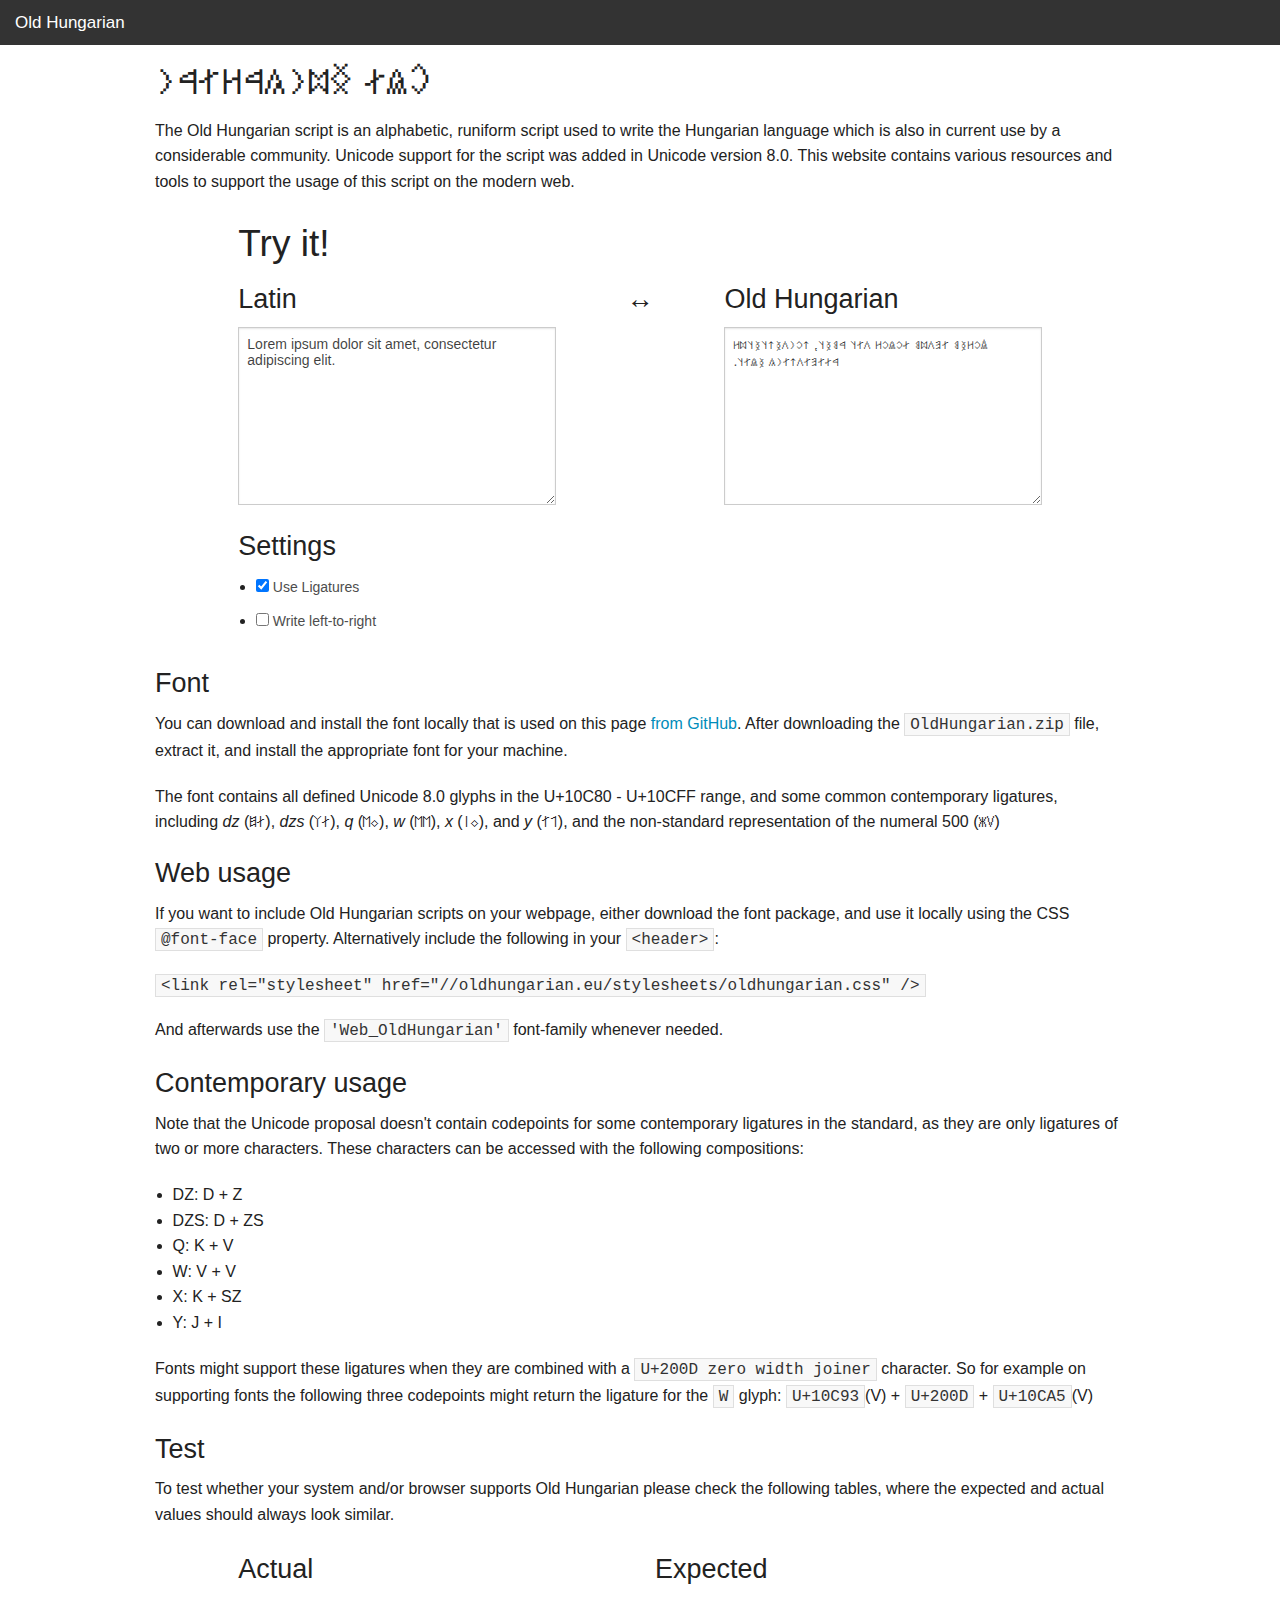
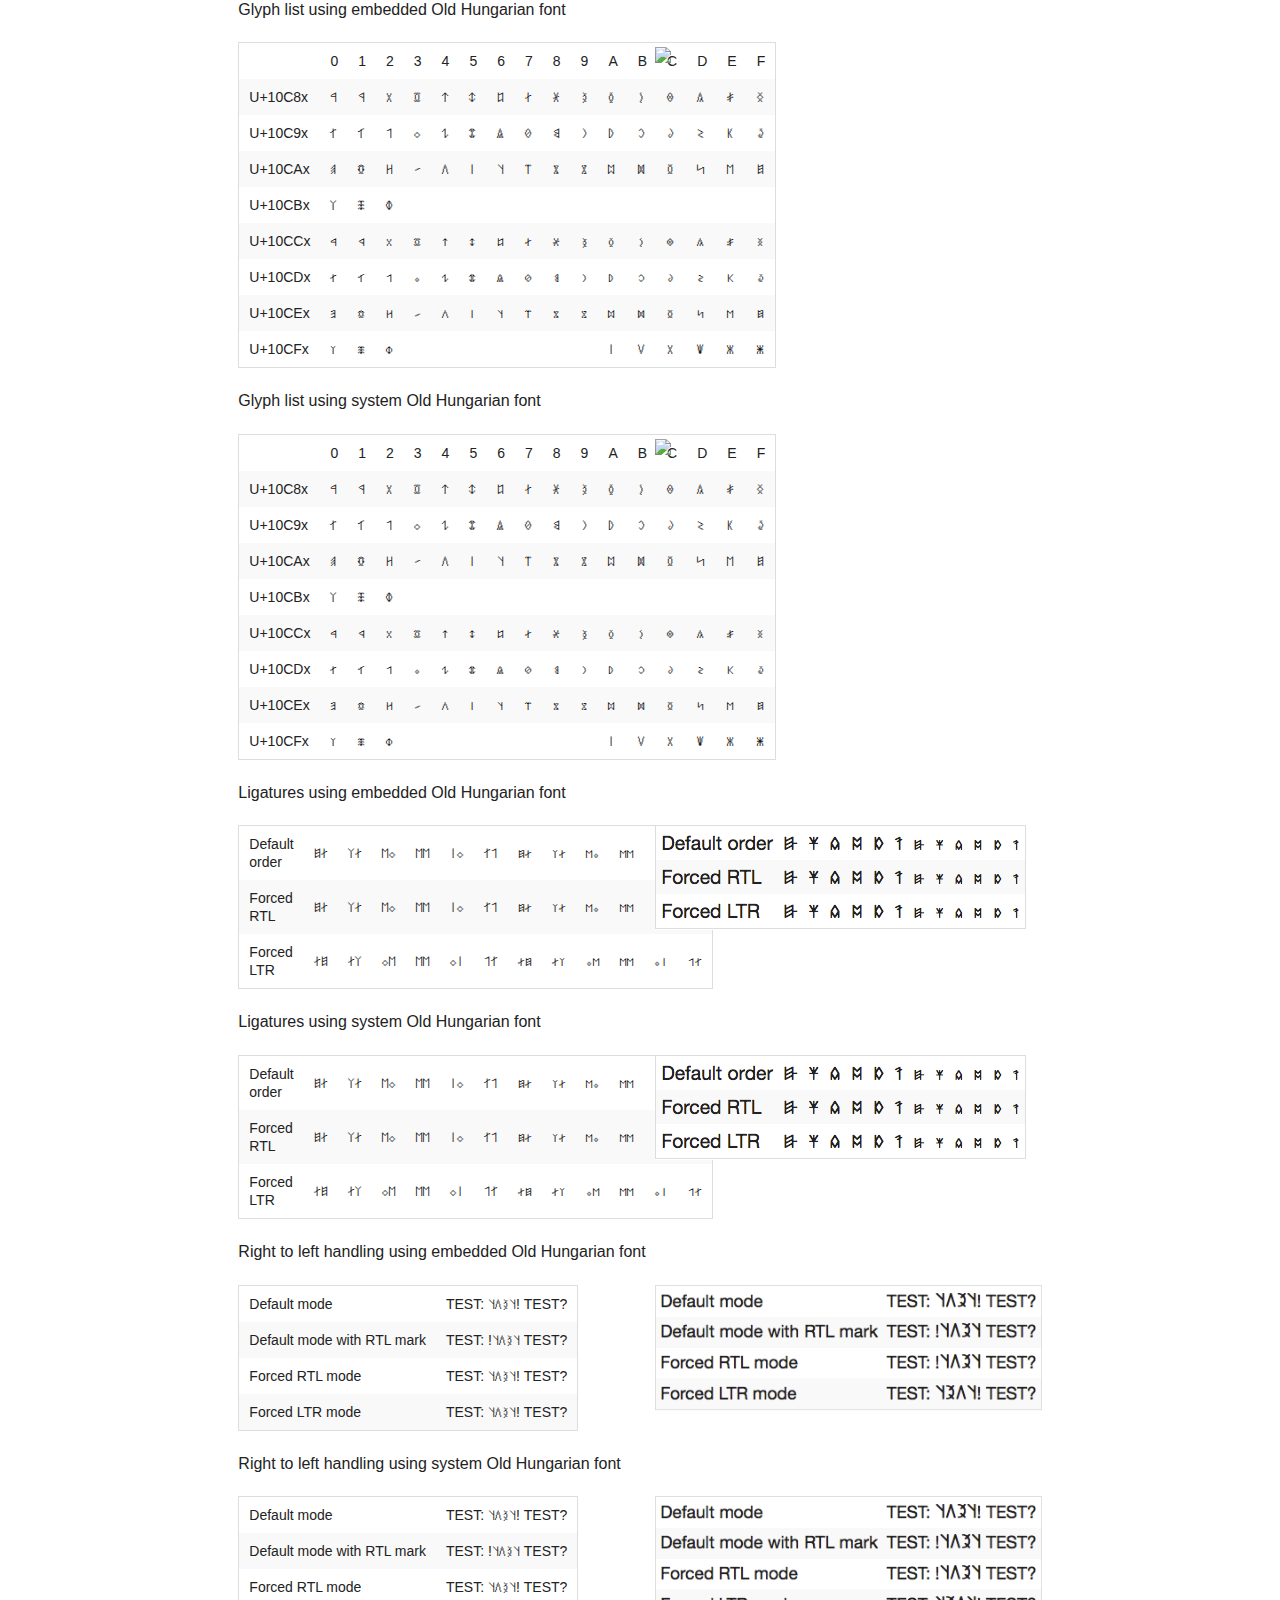
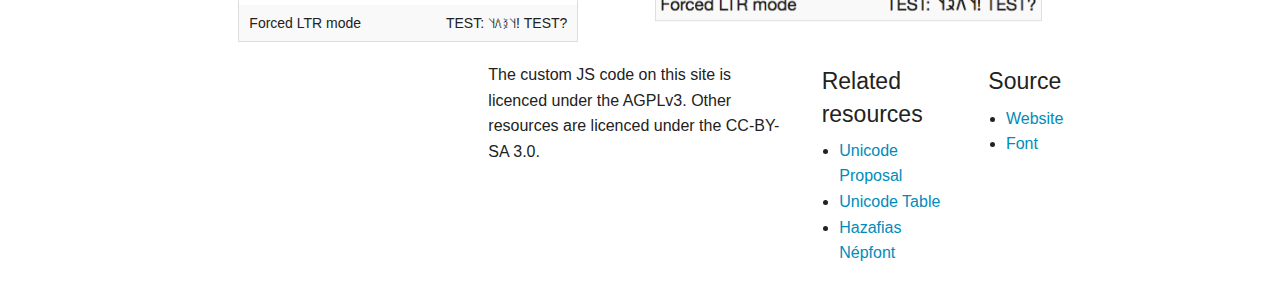
==== commit 9fed4c27: "Add number generation and some additional options. Fix RTL styles" ====
--- a/index.html
+++ b/index.html
@@ -20,7 +20,7 @@
     <div class="top-wrapper">
       <div class="row">
         <div class="large-12 large-centered columns">
-          <h1>‮𐲛𐳖𐳇 𐲏𐳪𐳙𐳍𐳀𐳢𐳐𐳀𐳙‭</h1>
+          <h1 class="force-rtl">𐲛𐳖𐳇 𐲏𐳪𐳙𐳍𐳀𐳢𐳐𐳀𐳙</h1>
           <p>The Old Hungarian script is an alphabetic, runiform script used to write the Hungarian language
             which is also in current use by a considerable community. Unicode support for the script was added
             in Unicode version 8.0. This website contains various resources and tools to support the usage of
@@ -46,10 +46,15 @@
             <div class="large-5 columns end">
               <h3>Old Hungarian</h3>
               <p>
-                <textarea rows="10" id="converter-old-hungarian"></textarea>
+                <textarea rows="10" id="converter-old-hungarian" class="force-rtl"></textarea>
               </p>
             </div>
           </div>
+          <h3>Settings</h3>
+          <ul class="settings-list">
+            <li><label><input type="checkbox" id="converter-settings-use-ligatures" name="use-ligatures" checked="checked"> Use Ligatures</label></li>
+            <li><label><input type="checkbox" id="converter-settings-ltr-mode" name="ltr-mode"> Write left-to-right</label></li>
+          </ul>
         </div>
       </div>
     </div>
@@ -59,7 +64,8 @@
         <h3 id="font">Font</h3>
         <p>You can download and install the font locally that is used on this page <a href="https://github.com/OldHungarian/old-hungarian-font/releases">from GitHub</a>.
           After downloading the <code>OldHungarian.zip</code> file, extract it, and install the appropriate font for your machine.</p>
-        <p>The font contains all defined Unicode 8.0 glyphs in the U+10C80 - U+10CFF range, and some common contemporary ligatures, including <em>dz</em>, <em>dzs</em>, <em>q</em>, <em>w</em>, <em>x</em>, and <em>y</em></p>
+        <p>The font contains all defined Unicode 8.0 glyphs in the U+10C80 - U+10CFF range, and some common contemporary ligatures, including <em>dz</em> (𐲇‍𐲯), <em>dzs</em> (𐲇‍𐲰),
+          <em>q</em> (𐲓‍𐲮), <em>w</em> (𐲮‍𐲮), <em>x</em> (𐲓‍𐲥), and <em>y</em> (𐲒‍𐲐), and the non-standard representation of the numeral 500 (𐳻‍𐳾)</p>
 
         <h3 id="web-usage">Web usage</h3>
         <p>If you want to include Old Hungarian scripts on your webpage, either download the font package, and use it locally using the CSS <code>@font-face</code>
@@ -88,7 +94,7 @@
 
           <h3 id="test">Test</h3>
 
-          <p>To test whether your system and/or browser supports Old Hungarian please check the following tables, where the expected and actual values should always look similarly.</p>
+          <p>To test whether your system and/or browser supports Old Hungarian please check the following tables, where the expected and actual values should always look similar.</p>
 
           <div class="row">
             <div class="large-10 large-centered columns">
@@ -622,11 +628,11 @@
                       </tr>
                       <tr>
                         <td>Forced RTL mode</td>
-                        <td title="Forced RTL mode">TEST: <span style="direction: rtl; unicode-bidi:bidi-override;">𐲦𐲉𐲤𐲦!</span> TEST?</td>
+                        <td title="Forced RTL mode">TEST: <span class="force-rtl">𐲦𐲉𐲤𐲦!</span> TEST?</td>
                       </tr>
                       <tr>
                         <td>Forced LTR mode</td>
-                        <td title="Forced LTR mode">TEST: <span style="direction: ltr; unicode-bidi:bidi-override;">𐲦𐲉𐲤𐲦!</span> TEST?</td>
+                        <td title="Forced LTR mode">TEST: <span class="force-ltr">𐲦𐲉𐲤𐲦!</span> TEST?</td>
                       </tr>
                     </tbody>
                   </table>
@@ -655,11 +661,11 @@
                       </tr>
                       <tr>
                         <td>Forced RTL mode</td>
-                        <td title="Forced RTL mode">TEST: <span style="direction: rtl; unicode-bidi:bidi-override;">𐲦𐲉𐲤𐲦!</span> TEST?</td>
+                        <td title="Forced RTL mode">TEST: <span class="force-rtl">𐲦𐲉𐲤𐲦!</span> TEST?</td>
                       </tr>
                       <tr>
                         <td>Forced LTR mode</td>
-                        <td title="Forced LTR mode">TEST: <span style="direction: ltr; unicode-bidi:bidi-override;">𐲦𐲉𐲤𐲦!</span> TEST?</td>
+                        <td title="Forced LTR mode">TEST: <span class="force-ltr">𐲦𐲉𐲤𐲦!</span> TEST?</td>
                       </tr>
                     </tbody>
                   </table>
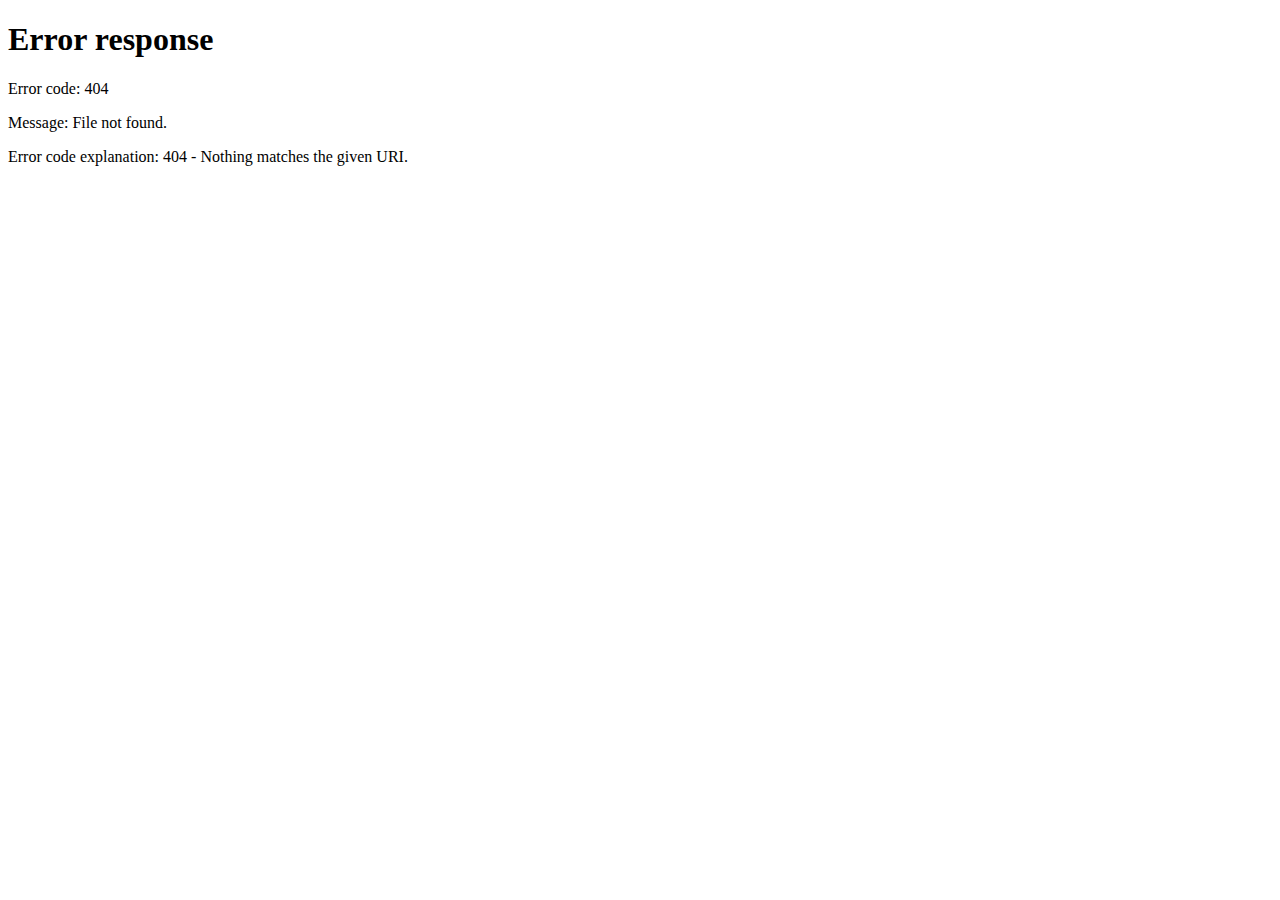
==== commit 565ace77: "Add analytics for the homepage" ====
--- a/index.html
+++ b/index.html
@@ -3,712 +3,24 @@
   <head>
     <meta charset="utf-8" />
     <meta name="viewport" content="width=device-width, initial-scale=1.0" />
-    <title>Old Hungarian</title>
-    <link rel="stylesheet" href="stylesheets/app.css" />
-    <script src="bower_components/modernizr/modernizr.js"></script>
-    <link rel="stylesheet" href="stylesheets/oldhungarian.css" />
+    <title>Old Hungarian / Rovásírás</title>
+    <meta http-equiv="refresh" content="5;URL=index_en.html">
+    <script>
+      var language = window.navigator.userLanguage || window.navigator.language;
+      if (language.indexOf('hu') > -1) {
+        window.location = "index_hu.html"
+      } else {
+        window.location = "index_en.html"
+      };
+    </script>
   </head>
   <body>
-    <nav class="top-bar" data-topbar role="navigation">
-      <ul class="title-area">
-        <li class="name">
-          <h1><a href="#">Old Hungarian</a></h1>
-        </li>
+    <noscript>
+      <ul>
+        <li><a href="index_en.html">English site</a></li>
+        <li><a href="index_hu.html">Magyar nyelví oldal</a></li>
       </ul>
-    </nav>
-
-    <div class="top-wrapper">
-      <div class="row">
-        <div class="large-12 large-centered columns">
-          <h1 class="force-rtl">𐲛𐳖𐳇 𐲏𐳪𐳙𐳍𐳀𐳢𐳐𐳀𐳙</h1>
-          <p>The Old Hungarian script is an alphabetic, runiform script used to write the Hungarian language
-            which is also in current use by a considerable community. Unicode support for the script was added
-            in Unicode version 8.0. This website contains various resources and tools to support the usage of
-            this script on the modern web.</p>
-        </div>
-      </div>
-    </div>
-
-    <div class="top-converter">
-      <div class="row">
-        <div class="large-10 large-centered columns">
-          <h2>Try it!</h2>
-          <div class="row">
-            <div class="large-5 columns">
-              <h3>Latin</h3>
-              <p>
-                <textarea rows="10" id="converter-latin">Lorem ipsum dolor sit amet, consectetur adipiscing elit.</textarea>
-              </p>
-            </div>
-            <div class="large-2 columns text-center">
-              <h3>&#8596;</h3>
-            </div>
-            <div class="large-5 columns end">
-              <h3>Old Hungarian</h3>
-              <p>
-                <textarea rows="10" id="converter-old-hungarian" class="force-rtl"></textarea>
-              </p>
-            </div>
-          </div>
-          <h3>Settings</h3>
-          <ul class="settings-list">
-            <li><label><input type="checkbox" id="converter-settings-use-ligatures" name="use-ligatures" checked="checked"> Use Ligatures</label></li>
-            <li><label><input type="checkbox" id="converter-settings-ltr-mode" name="ltr-mode"> Write left-to-right</label></li>
-          </ul>
-        </div>
-      </div>
-    </div>
-
-    <div class="row">
-      <div class="large-12 columns">
-        <h3 id="font">Font</h3>
-        <p>You can download and install the font locally that is used on this page <a href="https://github.com/OldHungarian/old-hungarian-font/releases">from GitHub</a>.
-          After downloading the <code>OldHungarian.zip</code> file, extract it, and install the appropriate font for your machine.</p>
-        <p>The font contains all defined Unicode 8.0 glyphs in the U+10C80 - U+10CFF range, and some common contemporary ligatures, including <em>dz</em> (𐲇‍𐲯), <em>dzs</em> (𐲇‍𐲰),
-          <em>q</em> (𐲓‍𐲮), <em>w</em> (𐲮‍𐲮), <em>x</em> (𐲓‍𐲥), and <em>y</em> (𐲒‍𐲐), and the non-standard representation of the numeral 500 (𐳻‍𐳾)</p>
-
-        <h3 id="web-usage">Web usage</h3>
-        <p>If you want to include Old Hungarian scripts on your webpage, either download the font package, and use it locally using the CSS <code>@font-face</code>
-          property. Alternatively include the following in your <code>&lt;header&gt;</code>:</p>
-
-        <pre><code>&lt;link rel="stylesheet" href="//oldhungarian.eu/stylesheets/oldhungarian.css" /&gt;</code>
-        </pre>
-
-          <p>And afterwards use the <code>'Web_OldHungarian'</code> font-family whenever needed.</p>
-
-          <h3 id="notes">Contemporary usage</h3>
-          <p>Note that the Unicode proposal doesn't contain codepoints for some contemporary ligatures in the standard, as they are only ligatures of two or more characters.
-            These characters can be accessed with the following compositions:</p>
-
-          <ul>
-            <li>DZ: D + Z</li>
-            <li>DZS: D + ZS</li>
-            <li>Q: K + V</li>
-            <li>W: V + V</li>
-            <li>X: K + SZ</li>
-            <li>Y: J + I</li>
-          </ul>
-
-          <p>Fonts might support these ligatures when they are combined with a <code>U+200D zero width joiner</code> character. So for example on supporting fonts the following three
-            codepoints might return the ligature for the <code>W</code> glyph: <code>U+10C93</code>(V) + <code>U+200D</code> + <code>U+10CA5</code>(V)</p>
-
-          <h3 id="test">Test</h3>
-
-          <p>To test whether your system and/or browser supports Old Hungarian please check the following tables, where the expected and actual values should always look similar.</p>
-
-          <div class="row">
-            <div class="large-10 large-centered columns">
-              <div class="row">
-                <div class="large-6 columns">
-                  <h3>Actual</h3>
-                </div>
-                <div class="large-6 columns end">
-                  <h3>Expected</h3>
-                </div>
-              </div>
-            </div>
-          </div>
-
-          <div class="row">
-            <div class="large-10 large-centered columns">
-              <p>Glyph list using embedded Old Hungarian font</p>
-              <div class="row">
-                <div class="large-6 columns">
-                  <table class="unicode-table" border="0" cellspacing="0">
-                    <tbody>
-                      <tr>
-                        <td>&nbsp;</td>
-                        <td>0</td>
-                        <td>1</td>
-                        <td>2</td>
-                        <td>3</td>
-                        <td>4</td>
-                        <td>5</td>
-                        <td>6</td>
-                        <td>7</td>
-                        <td>8</td>
-                        <td>9</td>
-                        <td>A</td>
-                        <td>B</td>
-                        <td>C</td>
-                        <td>D</td>
-                        <td>E</td>
-                        <td>F</td>
-                      </tr>
-                      <tr>
-                        <td>U+10C8x</td>
-                        <td title="U+10C80: OLD HUNGARIAN CAPITAL LETTER A">𐲀</td>
-                        <td title="U+10C81: OLD HUNGARIAN CAPITAL LETTER AA">𐲁</td>
-                        <td title="U+10C82: OLD HUNGARIAN CAPITAL LETTER EB">𐲂</td>
-                        <td title="U+10C83: OLD HUNGARIAN CAPITAL LETTER AMB">𐲃</td>
-                        <td title="U+10C84: OLD HUNGARIAN CAPITAL LETTER EC">𐲄</td>
-                        <td title="U+10C85: OLD HUNGARIAN CAPITAL LETTER ENC">𐲅</td>
-                        <td title="U+10C86: OLD HUNGARIAN CAPITAL LETTER ECS">𐲆</td>
-                        <td title="U+10C87: OLD HUNGARIAN CAPITAL LETTER ED">𐲇</td>
-                        <td title="U+10C88: OLD HUNGARIAN CAPITAL LETTER AND">𐲈</td>
-                        <td title="U+10C89: OLD HUNGARIAN CAPITAL LETTER E">𐲉</td>
-                        <td title="U+10C8A: OLD HUNGARIAN CAPITAL LETTER CLOSE E">𐲊</td>
-                        <td title="U+10C8B: OLD HUNGARIAN CAPITAL LETTER EE">𐲋</td>
-                        <td title="U+10C8C: OLD HUNGARIAN CAPITAL LETTER EF">𐲌</td>
-                        <td title="U+10C8D: OLD HUNGARIAN CAPITAL LETTER EG">𐲍</td>
-                        <td title="U+10C8E: OLD HUNGARIAN CAPITAL LETTER EGY">𐲎</td>
-                        <td title="U+10C8F: OLD HUNGARIAN CAPITAL LETTER EH">𐲏</td>
-                      </tr>
-                      <tr>
-                        <td>U+10C9x</td>
-                        <td title="U+10C90: OLD HUNGARIAN CAPITAL LETTER I">𐲐</td>
-                        <td title="U+10C91: OLD HUNGARIAN CAPITAL LETTER II">𐲑</td>
-                        <td title="U+10C92: OLD HUNGARIAN CAPITAL LETTER EJ">𐲒</td>
-                        <td title="U+10C93: OLD HUNGARIAN CAPITAL LETTER EK">𐲓</td>
-                        <td title="U+10C94: OLD HUNGARIAN CAPITAL LETTER AK">𐲔</td>
-                        <td title="U+10C95: OLD HUNGARIAN CAPITAL LETTER UNK">𐲕</td>
-                        <td title="U+10C96: OLD HUNGARIAN CAPITAL LETTER EL">𐲖</td>
-                        <td title="U+10C97: OLD HUNGARIAN CAPITAL LETTER ELY">𐲗</td>
-                        <td title="U+10C98: OLD HUNGARIAN CAPITAL LETTER EM">𐲘</td>
-                        <td title="U+10C99: OLD HUNGARIAN CAPITAL LETTER EN">𐲙</td>
-                        <td title="U+10C9A: OLD HUNGARIAN CAPITAL LETTER ENY">𐲚</td>
-                        <td title="U+10C9B: OLD HUNGARIAN CAPITAL LETTER O">𐲛</td>
-                        <td title="U+10C9C: OLD HUNGARIAN CAPITAL LETTER OO">𐲜</td>
-                        <td title="U+10C9D: OLD HUNGARIAN CAPITAL LETTER NIKOLSBURG OE">𐲝</td>
-                        <td title="U+10C9E: OLD HUNGARIAN CAPITAL LETTER RUDIMENTA OE">𐲞</td>
-                        <td title="U+10C9F: OLD HUNGARIAN CAPITAL LETTER OEE">𐲟</td>
-                      </tr>
-                      <tr>
-                        <td>U+10CAx</td>
-                        <td title="U+10CA0: OLD HUNGARIAN CAPITAL LETTER EP">𐲠</td>
-                        <td title="U+10CA1: OLD HUNGARIAN CAPITAL LETTER EMP">𐲡</td>
-                        <td title="U+10CA2: OLD HUNGARIAN CAPITAL LETTER ER">𐲢</td>
-                        <td title="U+10CA3: OLD HUNGARIAN CAPITAL LETTER SHORT ER">𐲣</td>
-                        <td title="U+10CA4: OLD HUNGARIAN CAPITAL LETTER ES">𐲤</td>
-                        <td title="U+10CA5: OLD HUNGARIAN CAPITAL LETTER ESZ">𐲥</td>
-                        <td title="U+10CA6: OLD HUNGARIAN CAPITAL LETTER ET">𐲦</td>
-                        <td title="U+10CA7: OLD HUNGARIAN CAPITAL LETTER ENT">𐲧</td>
-                        <td title="U+10CA8: OLD HUNGARIAN CAPITAL LETTER ETY">𐲨</td>
-                        <td title="U+10CA9: OLD HUNGARIAN CAPITAL LETTER ECH">𐲩</td>
-                        <td title="U+10CAA: OLD HUNGARIAN CAPITAL LETTER U">𐲪</td>
-                        <td title="U+10CAB: OLD HUNGARIAN CAPITAL LETTER UU">𐲫</td>
-                        <td title="U+10CAC: OLD HUNGARIAN CAPITAL LETTER NIKOLSBURG UE">𐲬</td>
-                        <td title="U+10CAD: OLD HUNGARIAN CAPITAL LETTER RUDIMENTA UE">𐲭</td>
-                        <td title="U+10CAE: OLD HUNGARIAN CAPITAL LETTER EV">𐲮</td>
-                        <td title="U+10CAF: OLD HUNGARIAN CAPITAL LETTER EZ">𐲯</td>
-                      </tr>
-                      <tr>
-                        <td>U+10CBx</td>
-                        <td title="U+10CB0: OLD HUNGARIAN CAPITAL LETTER EZS">𐲰</td>
-                        <td title="U+10CB1: OLD HUNGARIAN CAPITAL LETTER ENT-SHAPED SIGN">𐲱</td>
-                        <td title="U+10CB2: OLD HUNGARIAN CAPITAL LETTER US">𐲲</td>
-                        <td title="Reserved"></td>
-                        <td title="Reserved"></td>
-                        <td title="Reserved"></td>
-                        <td title="Reserved"></td>
-                        <td title="Reserved"></td>
-                        <td title="Reserved"></td>
-                        <td title="Reserved"></td>
-                        <td title="Reserved"></td>
-                        <td title="Reserved"></td>
-                        <td title="Reserved"></td>
-                        <td title="Reserved"></td>
-                        <td title="Reserved"></td>
-                        <td title="Reserved"></td>
-                      </tr>
-                      <tr>
-                        <td>U+10CCx</td>
-                        <td title="U+10CC0: OLD HUNGARIAN SMALL LETTER A">𐳀</td>
-                        <td title="U+10CC1: OLD HUNGARIAN SMALL LETTER AA">𐳁</td>
-                        <td title="U+10CC2: OLD HUNGARIAN SMALL LETTER EB">𐳂</td>
-                        <td title="U+10CC3: OLD HUNGARIAN SMALL LETTER AMB">𐳃</td>
-                        <td title="U+10CC4: OLD HUNGARIAN SMALL LETTER EC">𐳄</td>
-                        <td title="U+10CC5: OLD HUNGARIAN SMALL LETTER ENC">𐳅</td>
-                        <td title="U+10CC6: OLD HUNGARIAN SMALL LETTER ECS">𐳆</td>
-                        <td title="U+10CC7: OLD HUNGARIAN SMALL LETTER ED">𐳇</td>
-                        <td title="U+10CC8: OLD HUNGARIAN SMALL LETTER AND">𐳈</td>
-                        <td title="U+10CC9: OLD HUNGARIAN SMALL LETTER E">𐳉</td>
-                        <td title="U+10CCA: OLD HUNGARIAN SMALL LETTER CLOSE E">𐳊</td>
-                        <td title="U+10CCB: OLD HUNGARIAN SMALL LETTER EE">𐳋</td>
-                        <td title="U+10CCC: OLD HUNGARIAN SMALL LETTER EF">𐳌</td>
-                        <td title="U+10CCD: OLD HUNGARIAN SMALL LETTER EG">𐳍</td>
-                        <td title="U+10CCE: OLD HUNGARIAN SMALL LETTER EGY">𐳎</td>
-                        <td title="U+10CCF: OLD HUNGARIAN SMALL LETTER EH">𐳏</td>
-                      </tr>
-                      <tr>
-                        <td>U+10CDx</td>
-                        <td title="U+10CD0: OLD HUNGARIAN SMALL LETTER I">𐳐</td>
-                        <td title="U+10CD1: OLD HUNGARIAN SMALL LETTER II">𐳑</td>
-                        <td title="U+10CD2: OLD HUNGARIAN SMALL LETTER EJ">𐳒</td>
-                        <td title="U+10CD3: OLD HUNGARIAN SMALL LETTER EK">𐳓</td>
-                        <td title="U+10CD4: OLD HUNGARIAN SMALL LETTER AK">𐳔</td>
-                        <td title="U+10CD5: OLD HUNGARIAN SMALL LETTER UNK">𐳕</td>
-                        <td title="U+10CD6: OLD HUNGARIAN SMALL LETTER EL">𐳖</td>
-                        <td title="U+10CD7: OLD HUNGARIAN SMALL LETTER ELY">𐳗</td>
-                        <td title="U+10CD8: OLD HUNGARIAN SMALL LETTER EM">𐳘</td>
-                        <td title="U+10CD9: OLD HUNGARIAN SMALL LETTER EN">𐳙</td>
-                        <td title="U+10CDA: OLD HUNGARIAN SMALL LETTER ENY">𐳚</td>
-                        <td title="U+10CDB: OLD HUNGARIAN SMALL LETTER O">𐳛</td>
-                        <td title="U+10CDC: OLD HUNGARIAN SMALL LETTER OO">𐳜</td>
-                        <td title="U+10CDD: OLD HUNGARIAN SMALL LETTER NIKOLSBURG OE">𐳝</td>
-                        <td title="U+10CDE: OLD HUNGARIAN SMALL LETTER RUDIMENTA OE">𐳞</td>
-                        <td title="U+10CDF: OLD HUNGARIAN SMALL LETTER OEE">𐳟</td>
-                      </tr>
-                      <tr>
-                        <td>U+10CEx</td>
-                        <td title="U+10CE0: OLD HUNGARIAN SMALL LETTER EP">𐳠</td>
-                        <td title="U+10CE1: OLD HUNGARIAN SMALL LETTER EMP">𐳡</td>
-                        <td title="U+10CE2: OLD HUNGARIAN SMALL LETTER ER">𐳢</td>
-                        <td title="U+10CE3: OLD HUNGARIAN SMALL LETTER SHORT ER">𐳣</td>
-                        <td title="U+10CE4: OLD HUNGARIAN SMALL LETTER ES">𐳤</td>
-                        <td title="U+10CE5: OLD HUNGARIAN SMALL LETTER ESZ">𐳥</td>
-                        <td title="U+10CE6: OLD HUNGARIAN SMALL LETTER ET">𐳦</td>
-                        <td title="U+10CE7: OLD HUNGARIAN SMALL LETTER ENT">𐳧</td>
-                        <td title="U+10CE8: OLD HUNGARIAN SMALL LETTER ETY">𐳨</td>
-                        <td title="U+10CE9: OLD HUNGARIAN SMALL LETTER ECH">𐳩</td>
-                        <td title="U+10CEA: OLD HUNGARIAN SMALL LETTER U">𐳪</td>
-                        <td title="U+10CEB: OLD HUNGARIAN SMALL LETTER UU">𐳫</td>
-                        <td title="U+10CEC: OLD HUNGARIAN SMALL LETTER NIKOLSBURG UE">𐳬</td>
-                        <td title="U+10CED: OLD HUNGARIAN SMALL LETTER RUDIMENTA UE">𐳭</td>
-                        <td title="U+10CEE: OLD HUNGARIAN SMALL LETTER EV">𐳮</td>
-                        <td title="U+10CEF: OLD HUNGARIAN SMALL LETTER EZ">𐳯</td>
-                      </tr>
-                      <tr>
-                        <td>U+10CFx</td>
-                        <td title="U+10CF0: OLD HUNGARIAN SMALL LETTER EZS">𐳰</td>
-                        <td title="U+10CF1: OLD HUNGARIAN SMALL LETTER ENT-SHAPED SIGN">𐳱</td>
-                        <td title="U+10CF2: OLD HUNGARIAN SMALL LETTER US">𐳲</td>
-                        <td title="Reserved"></td>
-                        <td title="Reserved"></td>
-                        <td title="Reserved"></td>
-                        <td title="Reserved"></td>
-                        <td title="Reserved"></td>
-                        <td title="Reserved"></td>
-                        <td title="Reserved"></td>
-                        <td title="U+10CFA: OLD HUNGARIAN NUMBER ONE">𐳺</td>
-                        <td title="U+10CFB: OLD HUNGARIAN NUMBER FIVE">𐳻</td>
-                        <td title="U+10CFC: OLD HUNGARIAN NUMBER TEN">𐳼</td>
-                        <td title="U+10CFD: OLD HUNGARIAN NUMBER FIFTY">𐳽</td>
-                        <td title="U+10CFE: OLD HUNGARIAN NUMBER ONE HUNDRED">𐳾</td>
-                        <td title="U+10CFF: OLD HUNGARIAN NUMBER ONE THOUSAND">𐳿</td>
-                      </tr>
-                  </tbody></table>
-                </div>
-                <div class="large-6 columns end">
-                  <img src="images/unicode_table.png" />
-                </div>
-              </div>
-            </div>
-          </div>
-
-
-          <div class="row">
-            <div class="large-10 large-centered columns">
-              <p>Glyph list using system Old Hungarian font</p>
-              <div class="row">
-                <div class="large-6 columns system-font">
-                  <table class="unicode-table" border="0" cellspacing="0">
-                    <tbody>
-                      <tr>
-                        <td>&nbsp;</td>
-                        <td>0</td>
-                        <td>1</td>
-                        <td>2</td>
-                        <td>3</td>
-                        <td>4</td>
-                        <td>5</td>
-                        <td>6</td>
-                        <td>7</td>
-                        <td>8</td>
-                        <td>9</td>
-                        <td>A</td>
-                        <td>B</td>
-                        <td>C</td>
-                        <td>D</td>
-                        <td>E</td>
-                        <td>F</td>
-                      </tr>
-                      <tr>
-                        <td>U+10C8x</td>
-                        <td title="U+10C80: OLD HUNGARIAN CAPITAL LETTER A">𐲀</td>
-                        <td title="U+10C81: OLD HUNGARIAN CAPITAL LETTER AA">𐲁</td>
-                        <td title="U+10C82: OLD HUNGARIAN CAPITAL LETTER EB">𐲂</td>
-                        <td title="U+10C83: OLD HUNGARIAN CAPITAL LETTER AMB">𐲃</td>
-                        <td title="U+10C84: OLD HUNGARIAN CAPITAL LETTER EC">𐲄</td>
-                        <td title="U+10C85: OLD HUNGARIAN CAPITAL LETTER ENC">𐲅</td>
-                        <td title="U+10C86: OLD HUNGARIAN CAPITAL LETTER ECS">𐲆</td>
-                        <td title="U+10C87: OLD HUNGARIAN CAPITAL LETTER ED">𐲇</td>
-                        <td title="U+10C88: OLD HUNGARIAN CAPITAL LETTER AND">𐲈</td>
-                        <td title="U+10C89: OLD HUNGARIAN CAPITAL LETTER E">𐲉</td>
-                        <td title="U+10C8A: OLD HUNGARIAN CAPITAL LETTER CLOSE E">𐲊</td>
-                        <td title="U+10C8B: OLD HUNGARIAN CAPITAL LETTER EE">𐲋</td>
-                        <td title="U+10C8C: OLD HUNGARIAN CAPITAL LETTER EF">𐲌</td>
-                        <td title="U+10C8D: OLD HUNGARIAN CAPITAL LETTER EG">𐲍</td>
-                        <td title="U+10C8E: OLD HUNGARIAN CAPITAL LETTER EGY">𐲎</td>
-                        <td title="U+10C8F: OLD HUNGARIAN CAPITAL LETTER EH">𐲏</td>
-                      </tr>
-                      <tr>
-                        <td>U+10C9x</td>
-                        <td title="U+10C90: OLD HUNGARIAN CAPITAL LETTER I">𐲐</td>
-                        <td title="U+10C91: OLD HUNGARIAN CAPITAL LETTER II">𐲑</td>
-                        <td title="U+10C92: OLD HUNGARIAN CAPITAL LETTER EJ">𐲒</td>
-                        <td title="U+10C93: OLD HUNGARIAN CAPITAL LETTER EK">𐲓</td>
-                        <td title="U+10C94: OLD HUNGARIAN CAPITAL LETTER AK">𐲔</td>
-                        <td title="U+10C95: OLD HUNGARIAN CAPITAL LETTER UNK">𐲕</td>
-                        <td title="U+10C96: OLD HUNGARIAN CAPITAL LETTER EL">𐲖</td>
-                        <td title="U+10C97: OLD HUNGARIAN CAPITAL LETTER ELY">𐲗</td>
-                        <td title="U+10C98: OLD HUNGARIAN CAPITAL LETTER EM">𐲘</td>
-                        <td title="U+10C99: OLD HUNGARIAN CAPITAL LETTER EN">𐲙</td>
-                        <td title="U+10C9A: OLD HUNGARIAN CAPITAL LETTER ENY">𐲚</td>
-                        <td title="U+10C9B: OLD HUNGARIAN CAPITAL LETTER O">𐲛</td>
-                        <td title="U+10C9C: OLD HUNGARIAN CAPITAL LETTER OO">𐲜</td>
-                        <td title="U+10C9D: OLD HUNGARIAN CAPITAL LETTER NIKOLSBURG OE">𐲝</td>
-                        <td title="U+10C9E: OLD HUNGARIAN CAPITAL LETTER RUDIMENTA OE">𐲞</td>
-                        <td title="U+10C9F: OLD HUNGARIAN CAPITAL LETTER OEE">𐲟</td>
-                      </tr>
-                      <tr>
-                        <td>U+10CAx</td>
-                        <td title="U+10CA0: OLD HUNGARIAN CAPITAL LETTER EP">𐲠</td>
-                        <td title="U+10CA1: OLD HUNGARIAN CAPITAL LETTER EMP">𐲡</td>
-                        <td title="U+10CA2: OLD HUNGARIAN CAPITAL LETTER ER">𐲢</td>
-                        <td title="U+10CA3: OLD HUNGARIAN CAPITAL LETTER SHORT ER">𐲣</td>
-                        <td title="U+10CA4: OLD HUNGARIAN CAPITAL LETTER ES">𐲤</td>
-                        <td title="U+10CA5: OLD HUNGARIAN CAPITAL LETTER ESZ">𐲥</td>
-                        <td title="U+10CA6: OLD HUNGARIAN CAPITAL LETTER ET">𐲦</td>
-                        <td title="U+10CA7: OLD HUNGARIAN CAPITAL LETTER ENT">𐲧</td>
-                        <td title="U+10CA8: OLD HUNGARIAN CAPITAL LETTER ETY">𐲨</td>
-                        <td title="U+10CA9: OLD HUNGARIAN CAPITAL LETTER ECH">𐲩</td>
-                        <td title="U+10CAA: OLD HUNGARIAN CAPITAL LETTER U">𐲪</td>
-                        <td title="U+10CAB: OLD HUNGARIAN CAPITAL LETTER UU">𐲫</td>
-                        <td title="U+10CAC: OLD HUNGARIAN CAPITAL LETTER NIKOLSBURG UE">𐲬</td>
-                        <td title="U+10CAD: OLD HUNGARIAN CAPITAL LETTER RUDIMENTA UE">𐲭</td>
-                        <td title="U+10CAE: OLD HUNGARIAN CAPITAL LETTER EV">𐲮</td>
-                        <td title="U+10CAF: OLD HUNGARIAN CAPITAL LETTER EZ">𐲯</td>
-                      </tr>
-                      <tr>
-                        <td>U+10CBx</td>
-                        <td title="U+10CB0: OLD HUNGARIAN CAPITAL LETTER EZS">𐲰</td>
-                        <td title="U+10CB1: OLD HUNGARIAN CAPITAL LETTER ENT-SHAPED SIGN">𐲱</td>
-                        <td title="U+10CB2: OLD HUNGARIAN CAPITAL LETTER US">𐲲</td>
-                        <td title="Reserved"></td>
-                        <td title="Reserved"></td>
-                        <td title="Reserved"></td>
-                        <td title="Reserved"></td>
-                        <td title="Reserved"></td>
-                        <td title="Reserved"></td>
-                        <td title="Reserved"></td>
-                        <td title="Reserved"></td>
-                        <td title="Reserved"></td>
-                        <td title="Reserved"></td>
-                        <td title="Reserved"></td>
-                        <td title="Reserved"></td>
-                        <td title="Reserved"></td>
-                      </tr>
-                      <tr>
-                        <td>U+10CCx</td>
-                        <td title="U+10CC0: OLD HUNGARIAN SMALL LETTER A">𐳀</td>
-                        <td title="U+10CC1: OLD HUNGARIAN SMALL LETTER AA">𐳁</td>
-                        <td title="U+10CC2: OLD HUNGARIAN SMALL LETTER EB">𐳂</td>
-                        <td title="U+10CC3: OLD HUNGARIAN SMALL LETTER AMB">𐳃</td>
-                        <td title="U+10CC4: OLD HUNGARIAN SMALL LETTER EC">𐳄</td>
-                        <td title="U+10CC5: OLD HUNGARIAN SMALL LETTER ENC">𐳅</td>
-                        <td title="U+10CC6: OLD HUNGARIAN SMALL LETTER ECS">𐳆</td>
-                        <td title="U+10CC7: OLD HUNGARIAN SMALL LETTER ED">𐳇</td>
-                        <td title="U+10CC8: OLD HUNGARIAN SMALL LETTER AND">𐳈</td>
-                        <td title="U+10CC9: OLD HUNGARIAN SMALL LETTER E">𐳉</td>
-                        <td title="U+10CCA: OLD HUNGARIAN SMALL LETTER CLOSE E">𐳊</td>
-                        <td title="U+10CCB: OLD HUNGARIAN SMALL LETTER EE">𐳋</td>
-                        <td title="U+10CCC: OLD HUNGARIAN SMALL LETTER EF">𐳌</td>
-                        <td title="U+10CCD: OLD HUNGARIAN SMALL LETTER EG">𐳍</td>
-                        <td title="U+10CCE: OLD HUNGARIAN SMALL LETTER EGY">𐳎</td>
-                        <td title="U+10CCF: OLD HUNGARIAN SMALL LETTER EH">𐳏</td>
-                      </tr>
-                      <tr>
-                        <td>U+10CDx</td>
-                        <td title="U+10CD0: OLD HUNGARIAN SMALL LETTER I">𐳐</td>
-                        <td title="U+10CD1: OLD HUNGARIAN SMALL LETTER II">𐳑</td>
-                        <td title="U+10CD2: OLD HUNGARIAN SMALL LETTER EJ">𐳒</td>
-                        <td title="U+10CD3: OLD HUNGARIAN SMALL LETTER EK">𐳓</td>
-                        <td title="U+10CD4: OLD HUNGARIAN SMALL LETTER AK">𐳔</td>
-                        <td title="U+10CD5: OLD HUNGARIAN SMALL LETTER UNK">𐳕</td>
-                        <td title="U+10CD6: OLD HUNGARIAN SMALL LETTER EL">𐳖</td>
-                        <td title="U+10CD7: OLD HUNGARIAN SMALL LETTER ELY">𐳗</td>
-                        <td title="U+10CD8: OLD HUNGARIAN SMALL LETTER EM">𐳘</td>
-                        <td title="U+10CD9: OLD HUNGARIAN SMALL LETTER EN">𐳙</td>
-                        <td title="U+10CDA: OLD HUNGARIAN SMALL LETTER ENY">𐳚</td>
-                        <td title="U+10CDB: OLD HUNGARIAN SMALL LETTER O">𐳛</td>
-                        <td title="U+10CDC: OLD HUNGARIAN SMALL LETTER OO">𐳜</td>
-                        <td title="U+10CDD: OLD HUNGARIAN SMALL LETTER NIKOLSBURG OE">𐳝</td>
-                        <td title="U+10CDE: OLD HUNGARIAN SMALL LETTER RUDIMENTA OE">𐳞</td>
-                        <td title="U+10CDF: OLD HUNGARIAN SMALL LETTER OEE">𐳟</td>
-                      </tr>
-                      <tr>
-                        <td>U+10CEx</td>
-                        <td title="U+10CE0: OLD HUNGARIAN SMALL LETTER EP">𐳠</td>
-                        <td title="U+10CE1: OLD HUNGARIAN SMALL LETTER EMP">𐳡</td>
-                        <td title="U+10CE2: OLD HUNGARIAN SMALL LETTER ER">𐳢</td>
-                        <td title="U+10CE3: OLD HUNGARIAN SMALL LETTER SHORT ER">𐳣</td>
-                        <td title="U+10CE4: OLD HUNGARIAN SMALL LETTER ES">𐳤</td>
-                        <td title="U+10CE5: OLD HUNGARIAN SMALL LETTER ESZ">𐳥</td>
-                        <td title="U+10CE6: OLD HUNGARIAN SMALL LETTER ET">𐳦</td>
-                        <td title="U+10CE7: OLD HUNGARIAN SMALL LETTER ENT">𐳧</td>
-                        <td title="U+10CE8: OLD HUNGARIAN SMALL LETTER ETY">𐳨</td>
-                        <td title="U+10CE9: OLD HUNGARIAN SMALL LETTER ECH">𐳩</td>
-                        <td title="U+10CEA: OLD HUNGARIAN SMALL LETTER U">𐳪</td>
-                        <td title="U+10CEB: OLD HUNGARIAN SMALL LETTER UU">𐳫</td>
-                        <td title="U+10CEC: OLD HUNGARIAN SMALL LETTER NIKOLSBURG UE">𐳬</td>
-                        <td title="U+10CED: OLD HUNGARIAN SMALL LETTER RUDIMENTA UE">𐳭</td>
-                        <td title="U+10CEE: OLD HUNGARIAN SMALL LETTER EV">𐳮</td>
-                        <td title="U+10CEF: OLD HUNGARIAN SMALL LETTER EZ">𐳯</td>
-                      </tr>
-                      <tr>
-                        <td>U+10CFx</td>
-                        <td title="U+10CF0: OLD HUNGARIAN SMALL LETTER EZS">𐳰</td>
-                        <td title="U+10CF1: OLD HUNGARIAN SMALL LETTER ENT-SHAPED SIGN">𐳱</td>
-                        <td title="U+10CF2: OLD HUNGARIAN SMALL LETTER US">𐳲</td>
-                        <td title="Reserved"></td>
-                        <td title="Reserved"></td>
-                        <td title="Reserved"></td>
-                        <td title="Reserved"></td>
-                        <td title="Reserved"></td>
-                        <td title="Reserved"></td>
-                        <td title="Reserved"></td>
-                        <td title="U+10CFA: OLD HUNGARIAN NUMBER ONE">𐳺</td>
-                        <td title="U+10CFB: OLD HUNGARIAN NUMBER FIVE">𐳻</td>
-                        <td title="U+10CFC: OLD HUNGARIAN NUMBER TEN">𐳼</td>
-                        <td title="U+10CFD: OLD HUNGARIAN NUMBER FIFTY">𐳽</td>
-                        <td title="U+10CFE: OLD HUNGARIAN NUMBER ONE HUNDRED">𐳾</td>
-                        <td title="U+10CFF: OLD HUNGARIAN NUMBER ONE THOUSAND">𐳿</td>
-                      </tr>
-                  </tbody></table>
-                </div>
-                <div class="large-6 columns end">
-                  <img src="images/unicode_table.png" />
-                </div>
-              </div>
-            </div>
-          </div>
-
-
-          <div class="row">
-            <div class="large-10 large-centered columns">
-              <p>Ligatures using embedded Old Hungarian font</p>
-              <div class="row">
-                <div class="large-6 columns">
-                  <table class="unicode-table" border="0" cellspacing="0">
-                    <tbody>
-                      <tr>
-                        <td>Default order</td>
-                        <td title="U+10C87 + U+200D + U+10CAF: OLD HUNGARIAN CAPITAL LETTER DZ LIGATURE (D+Z)">𐲇‍𐲯</td>
-                        <td title="U+10C87 + U+200D + U+10CB0: OLD HUNGARIAN CAPITAL LETTER DZS LIGATURE (D+ZS)">𐲇‍𐲰</td>
-                        <td title="U+10C93 + U+200D + U+10CAE: OLD HUNGARIAN CAPITAL LETTER Q LIGATURE (K+V)">𐲓‍𐲮</td>
-                        <td title="U+10CAE + U+200D + U+10CAE: OLD HUNGARIAN CAPITAL LETTER W LIGATURE (V+V)">𐲮‍𐲮</td>
-                        <td title="U+10C93 + U+200D + U+10CA5: OLD HUNGARIAN CAPITAL LETTER X LIGATURE (K+SZ)">𐲓‍𐲥</td>
-                        <td title="U+10C92 + U+200D + U+10C90: OLD HUNGARIAN CAPITAL LETTER Y LIGATURE (J+I)">𐲒‍𐲐</td>
-                        <td title="U+10CC7 + U+200D + U+10CEF: OLD HUNGARIAN SMALL LETTER DZ LIGATURE (D+Z)">𐳇‍𐳯</td>
-                        <td title="U+10CC7 + U+200D + U+10CF0: OLD HUNGARIAN SMALL LETTER DZS LIGATURE (D+ZS)">𐳇‍𐳰</td>
-                        <td title="U+10CD3 + U+200D + U+10CEE: OLD HUNGARIAN SMALL LETTER Q LIGATURE (K+V)">𐳓‍𐳮</td>
-                        <td title="U+10CEE + U+200D + U+10CEE: OLD HUNGARIAN SMALL LETTER W LIGATURE (V+V)">𐳮‍𐳮</td>
-                        <td title="U+10CD3 + U+200D + U+10CE5: OLD HUNGARIAN SMALL LETTER X LIGATURE (K+SZ)">𐳓‍𐳥</td>
-                        <td title="U+10CD2 + U+200D + U+10CD0: OLD HUNGARIAN SMALL LETTER Y LIGATURE (J+I)">𐳒‍𐳐</td>
-                      </tr>
-                      <tr>
-                        <td>Forced RTL</td>
-                        <td title="U+10C87 + U+200D + U+10CAF: OLD HUNGARIAN CAPITAL LETTER DZ LIGATURE (D+Z)">&#x202e;𐲇‍𐲯</td>
-                        <td title="U+10C87 + U+200D + U+10CB0: OLD HUNGARIAN CAPITAL LETTER DZS LIGATURE (D+ZS)">&#x202e;𐲇‍𐲰</td>
-                        <td title="U+10C93 + U+200D + U+10CAE: OLD HUNGARIAN CAPITAL LETTER Q LIGATURE (K+V)">&#x202e;𐲓‍𐲮</td>
-                        <td title="U+10CAE + U+200D + U+10CAE: OLD HUNGARIAN CAPITAL LETTER W LIGATURE (V+V)">&#x202e;𐲮‍𐲮</td>
-                        <td title="U+10C93 + U+200D + U+10CA5: OLD HUNGARIAN CAPITAL LETTER X LIGATURE (K+SZ)">&#x202e;𐲓‍𐲥</td>
-                        <td title="U+10C92 + U+200D + U+10C90: OLD HUNGARIAN CAPITAL LETTER Y LIGATURE (J+I)">&#x202e;𐲒‍𐲐</td>
-                        <td title="U+10CC7 + U+200D + U+10CEF: OLD HUNGARIAN SMALL LETTER DZ LIGATURE (D+Z)">&#x202e;𐳇‍𐳯</td>
-                        <td title="U+10CC7 + U+200D + U+10CF0: OLD HUNGARIAN SMALL LETTER DZS LIGATURE (D+ZS)">&#x202e;𐳇‍𐳰</td>
-                        <td title="U+10CD3 + U+200D + U+10CEE: OLD HUNGARIAN SMALL LETTER Q LIGATURE (K+V)">&#x202e;𐳓‍𐳮</td>
-                        <td title="U+10CEE + U+200D + U+10CEE: OLD HUNGARIAN SMALL LETTER W LIGATURE (V+V)">&#x202e;𐳮‍𐳮</td>
-                        <td title="U+10CD3 + U+200D + U+10CE5: OLD HUNGARIAN SMALL LETTER X LIGATURE (K+SZ)">&#x202e;𐳓‍𐳥</td>
-                        <td title="U+10CD2 + U+200D + U+10CD0: OLD HUNGARIAN SMALL LETTER Y LIGATURE (J+I)">&#x202e;𐳒‍𐳐</td>
-                      </tr>
-                      <tr>
-                        <td>Forced LTR</td>
-                        <td title="U+10C87 + U+200D + U+10CAF: OLD HUNGARIAN CAPITAL LETTER DZ LIGATURE (D+Z)">&#x202d;𐲇‍𐲯</td>
-                        <td title="U+10C87 + U+200D + U+10CB0: OLD HUNGARIAN CAPITAL LETTER DZS LIGATURE (D+ZS)">&#x202d;𐲇‍𐲰</td>
-                        <td title="U+10C93 + U+200D + U+10CAE: OLD HUNGARIAN CAPITAL LETTER Q LIGATURE (K+V)">&#x202d;𐲓‍𐲮</td>
-                        <td title="U+10CAE + U+200D + U+10CAE: OLD HUNGARIAN CAPITAL LETTER W LIGATURE (V+V)">&#x202d;𐲮‍𐲮</td>
-                        <td title="U+10C93 + U+200D + U+10CA5: OLD HUNGARIAN CAPITAL LETTER X LIGATURE (K+SZ)">&#x202d;𐲓‍𐲥</td>
-                        <td title="U+10C92 + U+200D + U+10C90: OLD HUNGARIAN CAPITAL LETTER Y LIGATURE (J+I)">&#x202d;𐲒‍𐲐</td>
-                        <td title="U+10CC7 + U+200D + U+10CEF: OLD HUNGARIAN SMALL LETTER DZ LIGATURE (D+Z)">&#x202d;𐳇‍𐳯</td>
-                        <td title="U+10CC7 + U+200D + U+10CF0: OLD HUNGARIAN SMALL LETTER DZS LIGATURE (D+ZS)">&#x202d;𐳇‍𐳰</td>
-                        <td title="U+10CD3 + U+200D + U+10CEE: OLD HUNGARIAN SMALL LETTER Q LIGATURE (K+V)">&#x202d;𐳓‍𐳮</td>
-                        <td title="U+10CEE + U+200D + U+10CEE: OLD HUNGARIAN SMALL LETTER W LIGATURE (V+V)">&#x202d;𐳮‍𐳮</td>
-                        <td title="U+10CD3 + U+200D + U+10CE5: OLD HUNGARIAN SMALL LETTER X LIGATURE (K+SZ)">&#x202d;𐳓‍𐳥</td>
-                        <td title="U+10CD2 + U+200D + U+10CD0: OLD HUNGARIAN SMALL LETTER Y LIGATURE (J+I)">&#x202d;𐳒‍𐳐</td>
-                      </tr>
-                    </tbody>
-                  </table>
-                </div>
-                <div class="large-6 columns end">
-                  <img src="images/ligature_table.png" />
-                </div>
-              </div>
-            </div>
-          </div>
-
-
-          <div class="row">
-            <div class="large-10 large-centered columns">
-              <p>Ligatures using system Old Hungarian font</p>
-              <div class="row">
-                <div class="large-6 columns system-font">
-                  <table class="unicode-table" border="0" cellspacing="0">
-                    <tbody>
-                      <tr>
-                        <td>Default order</td>
-                        <td title="U+10C87 + U+200D + U+10CAF: OLD HUNGARIAN CAPITAL LETTER DZ LIGATURE (D+Z)">𐲇‍𐲯</td>
-                        <td title="U+10C87 + U+200D + U+10CB0: OLD HUNGARIAN CAPITAL LETTER DZS LIGATURE (D+ZS)">𐲇‍𐲰</td>
-                        <td title="U+10C93 + U+200D + U+10CAE: OLD HUNGARIAN CAPITAL LETTER Q LIGATURE (K+V)">𐲓‍𐲮</td>
-                        <td title="U+10CAE + U+200D + U+10CAE: OLD HUNGARIAN CAPITAL LETTER W LIGATURE (V+V)">𐲮‍𐲮</td>
-                        <td title="U+10C93 + U+200D + U+10CA5: OLD HUNGARIAN CAPITAL LETTER X LIGATURE (K+SZ)">𐲓‍𐲥</td>
-                        <td title="U+10C92 + U+200D + U+10C90: OLD HUNGARIAN CAPITAL LETTER Y LIGATURE (J+I)">𐲒‍𐲐</td>
-                        <td title="U+10CC7 + U+200D + U+10CEF: OLD HUNGARIAN SMALL LETTER DZ LIGATURE (D+Z)">𐳇‍𐳯</td>
-                        <td title="U+10CC7 + U+200D + U+10CF0: OLD HUNGARIAN SMALL LETTER DZS LIGATURE (D+ZS)">𐳇‍𐳰</td>
-                        <td title="U+10CD3 + U+200D + U+10CEE: OLD HUNGARIAN SMALL LETTER Q LIGATURE (K+V)">𐳓‍𐳮</td>
-                        <td title="U+10CEE + U+200D + U+10CEE: OLD HUNGARIAN SMALL LETTER W LIGATURE (V+V)">𐳮‍𐳮</td>
-                        <td title="U+10CD3 + U+200D + U+10CE5: OLD HUNGARIAN SMALL LETTER X LIGATURE (K+SZ)">𐳓‍𐳥</td>
-                        <td title="U+10CD2 + U+200D + U+10CD0: OLD HUNGARIAN SMALL LETTER Y LIGATURE (J+I)">𐳒‍𐳐</td>
-                      </tr>
-                      <tr>
-                        <td>Forced RTL</td>
-                        <td title="U+10C87 + U+200D + U+10CAF: OLD HUNGARIAN CAPITAL LETTER DZ LIGATURE (D+Z)">&#x202e;𐲇‍𐲯</td>
-                        <td title="U+10C87 + U+200D + U+10CB0: OLD HUNGARIAN CAPITAL LETTER DZS LIGATURE (D+ZS)">&#x202e;𐲇‍𐲰</td>
-                        <td title="U+10C93 + U+200D + U+10CAE: OLD HUNGARIAN CAPITAL LETTER Q LIGATURE (K+V)">&#x202e;𐲓‍𐲮</td>
-                        <td title="U+10CAE + U+200D + U+10CAE: OLD HUNGARIAN CAPITAL LETTER W LIGATURE (V+V)">&#x202e;𐲮‍𐲮</td>
-                        <td title="U+10C93 + U+200D + U+10CA5: OLD HUNGARIAN CAPITAL LETTER X LIGATURE (K+SZ)">&#x202e;𐲓‍𐲥</td>
-                        <td title="U+10C92 + U+200D + U+10C90: OLD HUNGARIAN CAPITAL LETTER Y LIGATURE (J+I)">&#x202e;𐲒‍𐲐</td>
-                        <td title="U+10CC7 + U+200D + U+10CEF: OLD HUNGARIAN SMALL LETTER DZ LIGATURE (D+Z)">&#x202e;𐳇‍𐳯</td>
-                        <td title="U+10CC7 + U+200D + U+10CF0: OLD HUNGARIAN SMALL LETTER DZS LIGATURE (D+ZS)">&#x202e;𐳇‍𐳰</td>
-                        <td title="U+10CD3 + U+200D + U+10CEE: OLD HUNGARIAN SMALL LETTER Q LIGATURE (K+V)">&#x202e;𐳓‍𐳮</td>
-                        <td title="U+10CEE + U+200D + U+10CEE: OLD HUNGARIAN SMALL LETTER W LIGATURE (V+V)">&#x202e;𐳮‍𐳮</td>
-                        <td title="U+10CD3 + U+200D + U+10CE5: OLD HUNGARIAN SMALL LETTER X LIGATURE (K+SZ)">&#x202e;𐳓‍𐳥</td>
-                        <td title="U+10CD2 + U+200D + U+10CD0: OLD HUNGARIAN SMALL LETTER Y LIGATURE (J+I)">&#x202e;𐳒‍𐳐</td>
-                      </tr>
-                      <tr>
-                        <td>Forced LTR</td>
-                        <td title="U+10C87 + U+200D + U+10CAF: OLD HUNGARIAN CAPITAL LETTER DZ LIGATURE (D+Z)">&#x202d;𐲇‍𐲯</td>
-                        <td title="U+10C87 + U+200D + U+10CB0: OLD HUNGARIAN CAPITAL LETTER DZS LIGATURE (D+ZS)">&#x202d;𐲇‍𐲰</td>
-                        <td title="U+10C93 + U+200D + U+10CAE: OLD HUNGARIAN CAPITAL LETTER Q LIGATURE (K+V)">&#x202d;𐲓‍𐲮</td>
-                        <td title="U+10CAE + U+200D + U+10CAE: OLD HUNGARIAN CAPITAL LETTER W LIGATURE (V+V)">&#x202d;𐲮‍𐲮</td>
-                        <td title="U+10C93 + U+200D + U+10CA5: OLD HUNGARIAN CAPITAL LETTER X LIGATURE (K+SZ)">&#x202d;𐲓‍𐲥</td>
-                        <td title="U+10C92 + U+200D + U+10C90: OLD HUNGARIAN CAPITAL LETTER Y LIGATURE (J+I)">&#x202d;𐲒‍𐲐</td>
-                        <td title="U+10CC7 + U+200D + U+10CEF: OLD HUNGARIAN SMALL LETTER DZ LIGATURE (D+Z)">&#x202d;𐳇‍𐳯</td>
-                        <td title="U+10CC7 + U+200D + U+10CF0: OLD HUNGARIAN SMALL LETTER DZS LIGATURE (D+ZS)">&#x202d;𐳇‍𐳰</td>
-                        <td title="U+10CD3 + U+200D + U+10CEE: OLD HUNGARIAN SMALL LETTER Q LIGATURE (K+V)">&#x202d;𐳓‍𐳮</td>
-                        <td title="U+10CEE + U+200D + U+10CEE: OLD HUNGARIAN SMALL LETTER W LIGATURE (V+V)">&#x202d;𐳮‍𐳮</td>
-                        <td title="U+10CD3 + U+200D + U+10CE5: OLD HUNGARIAN SMALL LETTER X LIGATURE (K+SZ)">&#x202d;𐳓‍𐳥</td>
-                        <td title="U+10CD2 + U+200D + U+10CD0: OLD HUNGARIAN SMALL LETTER Y LIGATURE (J+I)">&#x202d;𐳒‍𐳐</td>
-                      </tr>
-                    </tbody>
-                  </table>
-                </div>
-                <div class="large-6 columns end">
-                  <img src="images/ligature_table.png" />
-                </div>
-              </div>
-            </div>
-          </div>
-
-
-          <div class="row">
-            <div class="large-10 large-centered columns">
-              <p>Right to left handling using embedded Old Hungarian font</p>
-              <div class="row">
-                <div class="large-6 columns">
-                  <table class="unicode-table" border="0" cellspacing="0">
-                    <tbody>
-                      <tr>
-                        <td>Default mode</td>
-                        <td title="Default mode">TEST: 𐲦𐲉𐲤𐲦! TEST?</td>
-                      </tr>
-                      <tr>
-                        <td>Default mode with RTL mark</td>
-                        <td title="Default mode with RTL mark">TEST: 𐲦𐲉𐲤𐲦!&rlm; TEST?</td>
-                      </tr>
-                      <tr>
-                        <td>Forced RTL mode</td>
-                        <td title="Forced RTL mode">TEST: <span class="force-rtl">𐲦𐲉𐲤𐲦!</span> TEST?</td>
-                      </tr>
-                      <tr>
-                        <td>Forced LTR mode</td>
-                        <td title="Forced LTR mode">TEST: <span class="force-ltr">𐲦𐲉𐲤𐲦!</span> TEST?</td>
-                      </tr>
-                    </tbody>
-                  </table>
-                </div>
-                <div class="large-6 columns end">
-                  <img src="images/rtl_table.png" />
-                </div>
-              </div>
-            </div>
-          </div>
-
-          <div class="row">
-            <div class="large-10 large-centered columns">
-              <p>Right to left handling using system Old Hungarian font</p>
-              <div class="row">
-                <div class="large-6 columns system-font">
-                  <table class="unicode-table" border="0" cellspacing="0">
-                    <tbody>
-                      <tr>
-                        <td>Default mode</td>
-                        <td title="Default mode">TEST: 𐲦𐲉𐲤𐲦! TEST?</td>
-                      </tr>
-                      <tr>
-                        <td>Default mode with RTL mark</td>
-                        <td title="Default mode with RTL mark">TEST: 𐲦𐲉𐲤𐲦!&rlm; TEST?</td>
-                      </tr>
-                      <tr>
-                        <td>Forced RTL mode</td>
-                        <td title="Forced RTL mode">TEST: <span class="force-rtl">𐲦𐲉𐲤𐲦!</span> TEST?</td>
-                      </tr>
-                      <tr>
-                        <td>Forced LTR mode</td>
-                        <td title="Forced LTR mode">TEST: <span class="force-ltr">𐲦𐲉𐲤𐲦!</span> TEST?</td>
-                      </tr>
-                    </tbody>
-                  </table>
-                </div>
-                <div class="large-6 columns end">
-                  <img src="images/rtl_table.png" />
-                </div>
-              </div>
-            </div>
-          </div>
-        </div>
-      </div>
-    </div>
-
-    <footer class="footer">
-      <div class="row full-width">
-        <div class="small-12 medium-3 large-4 columns">
-          <p></p>
-        </div>
-        <div class="small-12 medium-3 large-4 columns">
-          <p>The custom JS code on this site is licenced under the AGPLv3. Other resources are licenced under the CC-BY-SA 3.0.</p>
-        </div>
-        <div class="small-6 medium-3 large-2 columns">
-          <h4>Related resources</h4>
-          <ul class="footer-links">
-            <li><a href="http://std.dkuug.dk/jtc1/sc2/wg2/docs/n4268.pdf">Unicode Proposal</a></li>
-            <li><a href="http://www.unicode.org/charts/PDF/U10C80.pdf">Unicode Table</a></li>
-            <li><a href="http://nfol.hu/hazafias-nepfont">Hazafias Népfont</a></li>
-          </ul>
-        </div>
-        <div class="small-6 medium-3 large-2 columns">
-          <h4>Source</h4>
-          <ul class="footer-links">
-            <li><a href="https://github.com/OldHungarian/OldHungarian.github.io">Website</a></li>
-            <li><a href="https://github.com/OldHungarian/old-hungarian-font">Font</a></li>
-          </ul>
-        </div>
-      </div>
-    </footer>
-
-    <script src="bower_components/jquery/dist/jquery.min.js"></script>
-    <script src="bower_components/foundation/js/foundation.min.js"></script>
-    <script src="js/app.js"></script>
+    </noscript>
     <script>
       (function(i,s,o,g,r,a,m){i['GoogleAnalyticsObject']=r;i[r]=i[r]||function(){
         (i[r].q=i[r].q||[]).push(arguments)},i[r].l=1*new Date();a=s.createElement(o),
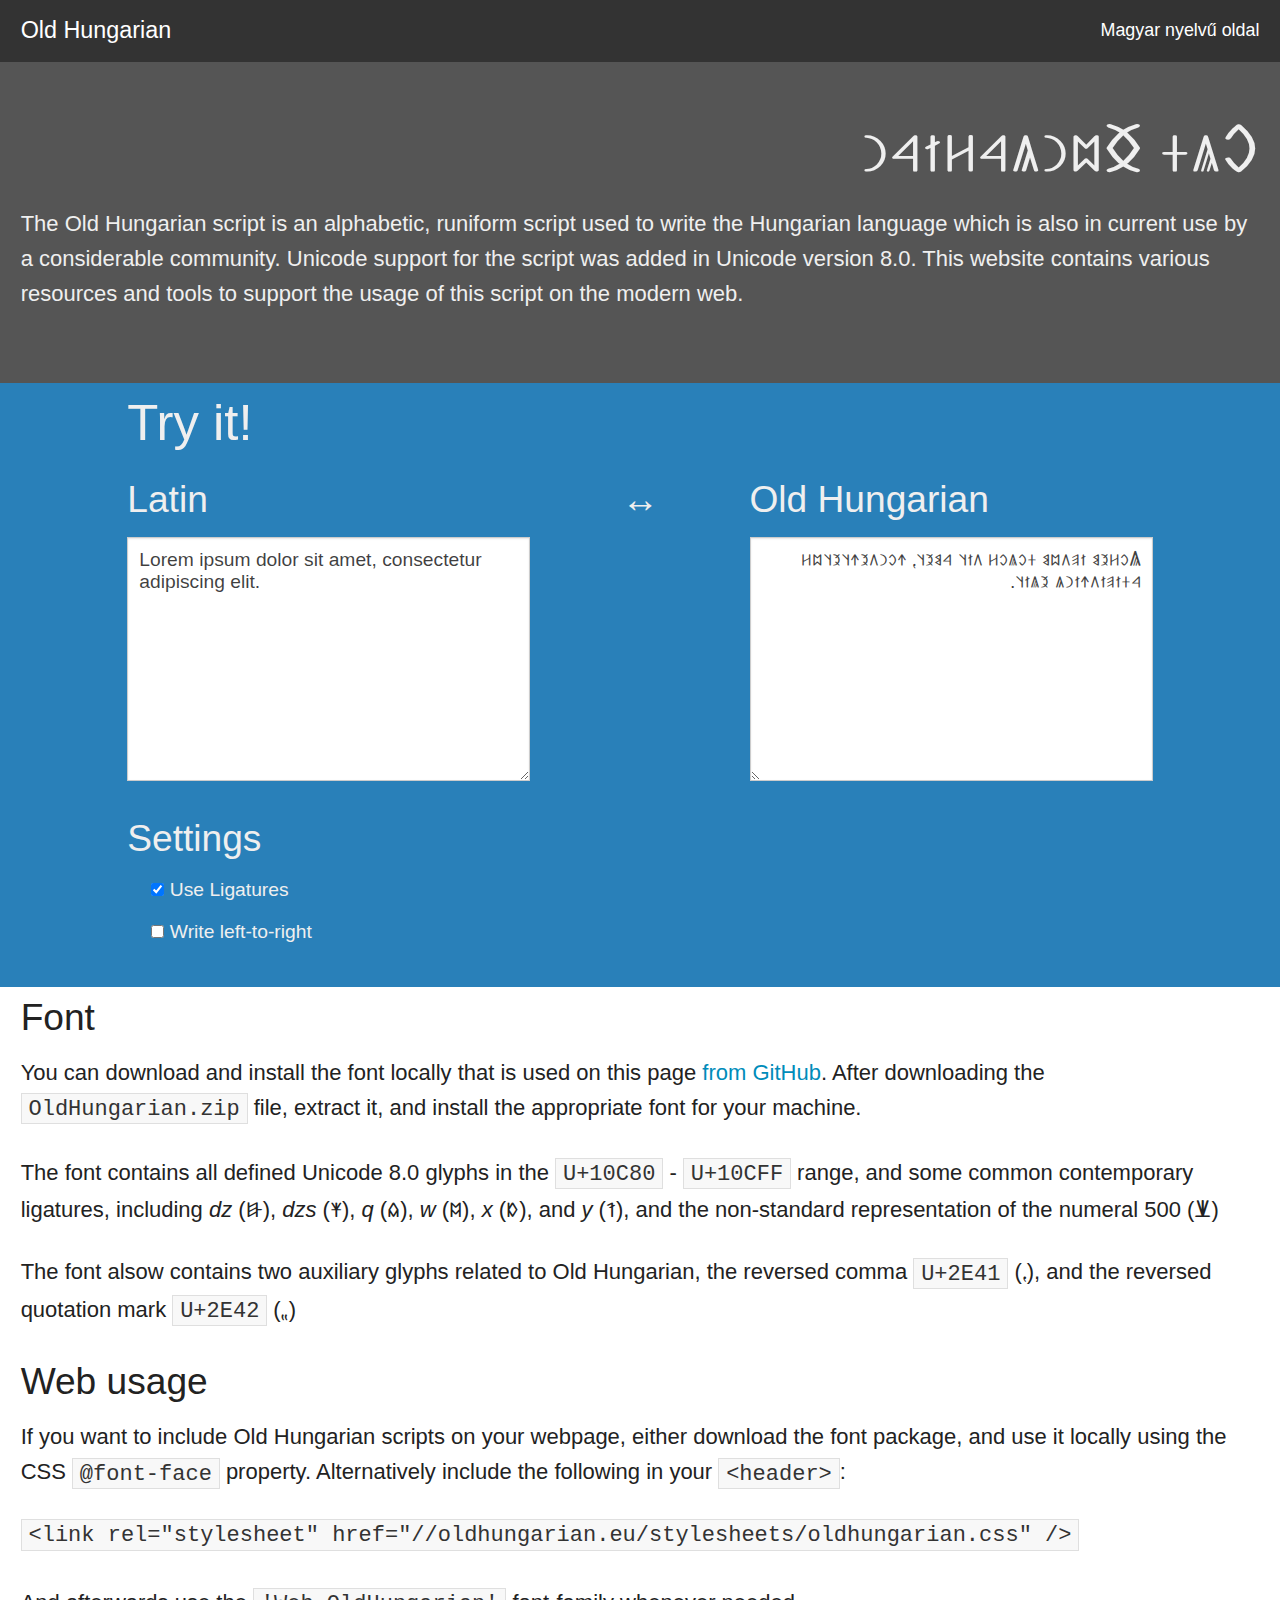
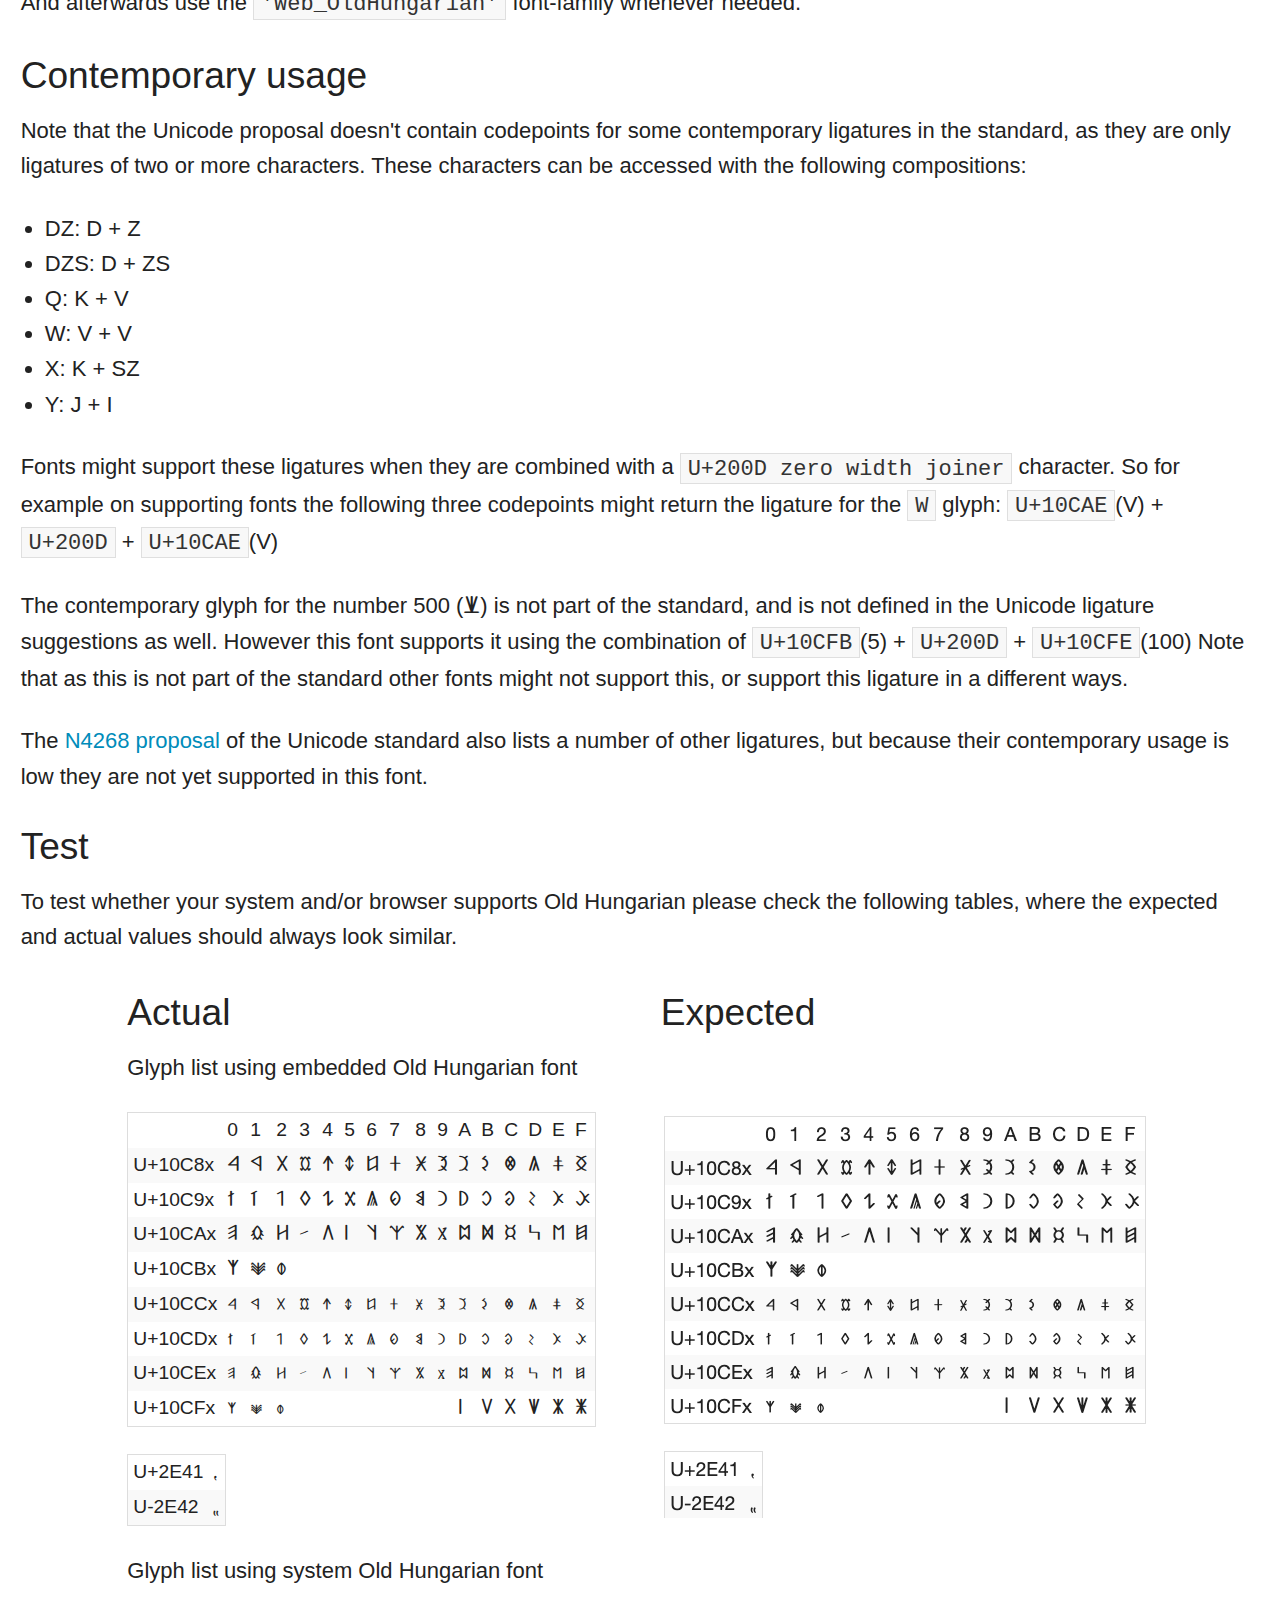
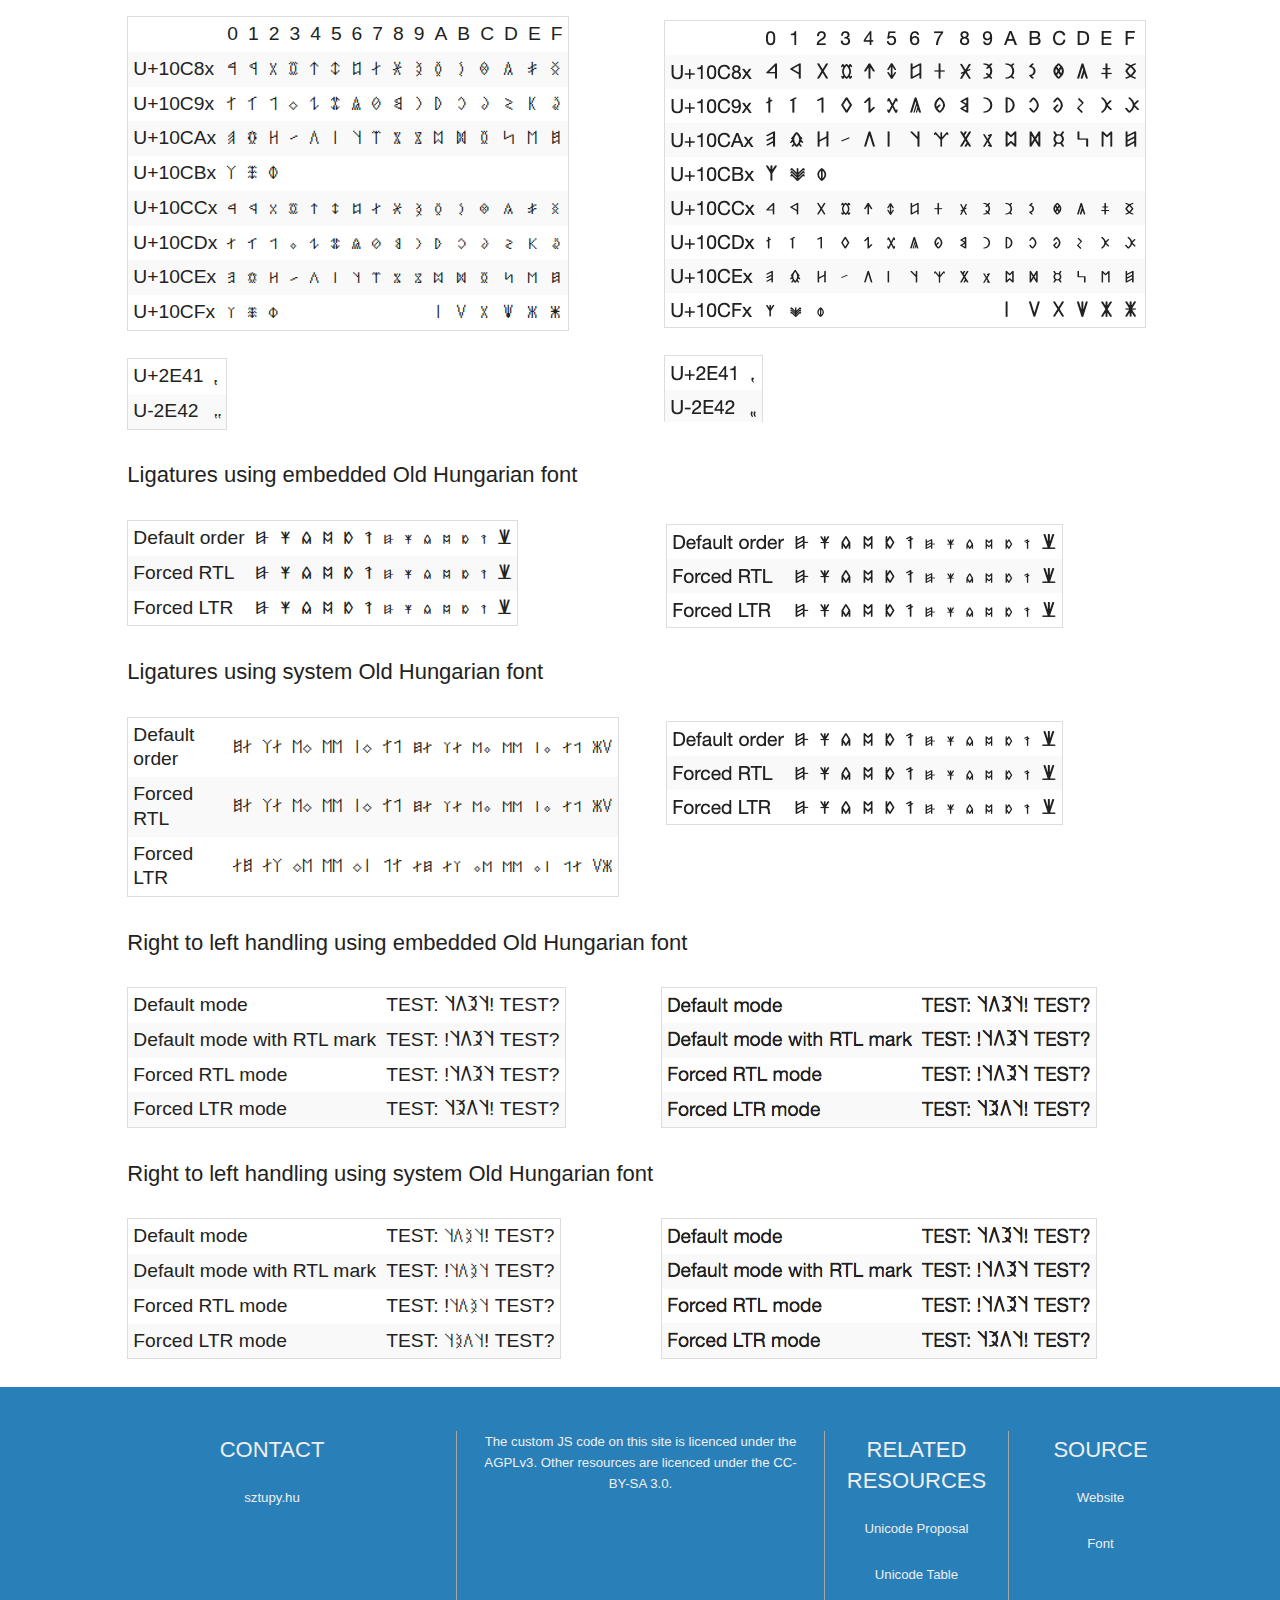
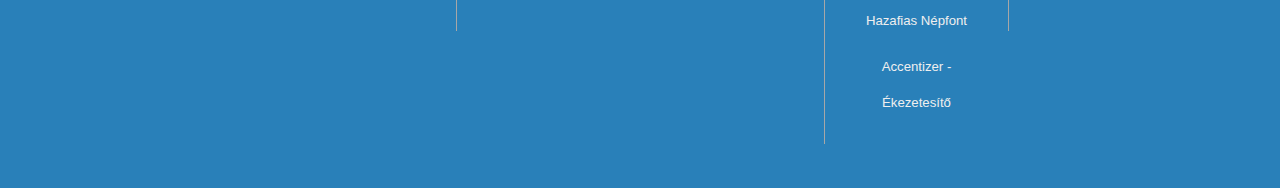
==== commit acee0190: "Add social media headers and contact details" ====
--- a/index.html
+++ b/index.html
@@ -5,6 +5,14 @@
     <meta name="viewport" content="width=device-width, initial-scale=1.0" />
     <title>Old Hungarian / Rovásírás</title>
     <meta http-equiv="refresh" content="5;URL=index_en.html">
+    <meta property="og:title" content="Old Hungarian / Rovásírás">
+    <meta property="twitter:title" content="Old Hungarian / Rovásírás">
+    <meta property="og:description" content="Unicode compatible Old Hungarian font">
+    <meta property="twitter:description" content="Unicode compatible Old Hungarian font">
+    <meta property="og:image" content="https://oldhungarian.eu/images/unicode_table.png">
+    <meta property="twitter:image" content="https://oldhungarian.eu/images/unicode_table.png">
+    <meta property="og:url" content="http://oldhungarian.eu">
+    <meta property="twitter:card" content="summary_large_image">
     <script>
       var language = window.navigator.userLanguage || window.navigator.language;
       if (language.indexOf('hu') > -1) {
